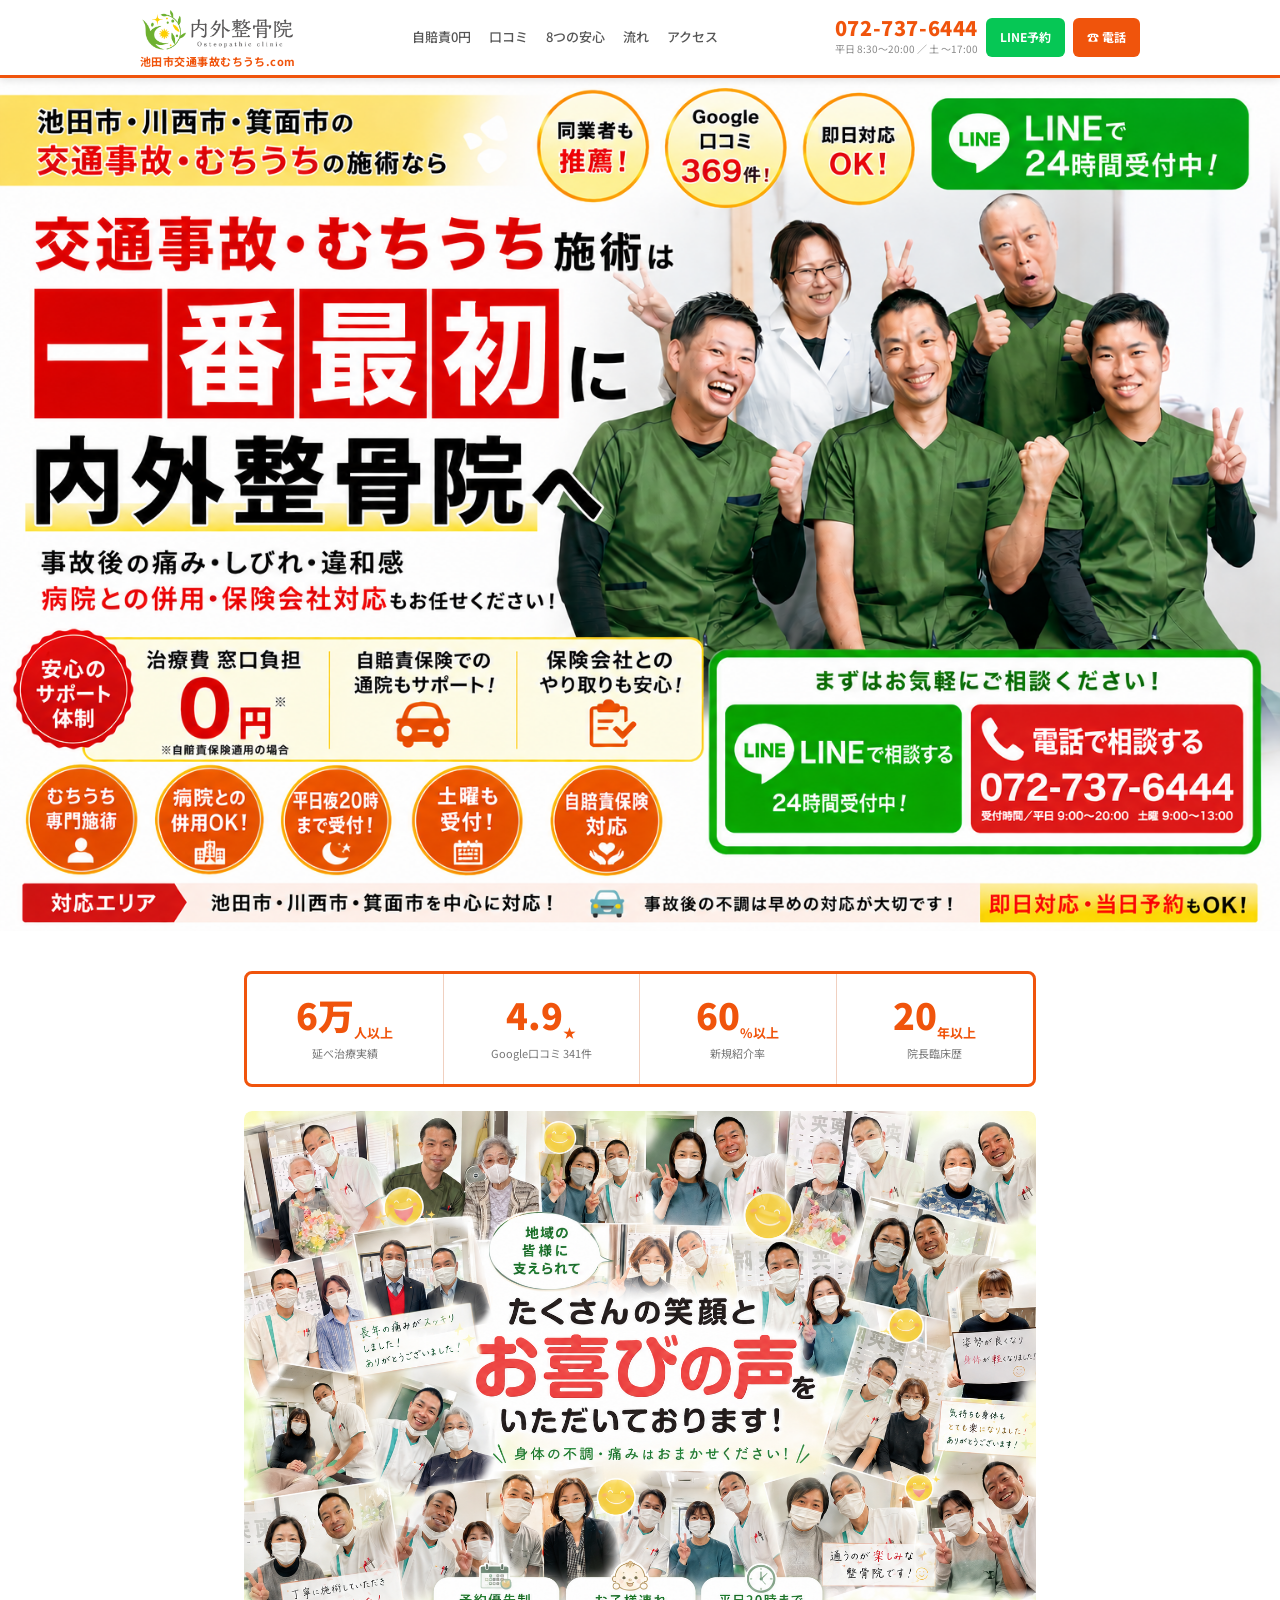
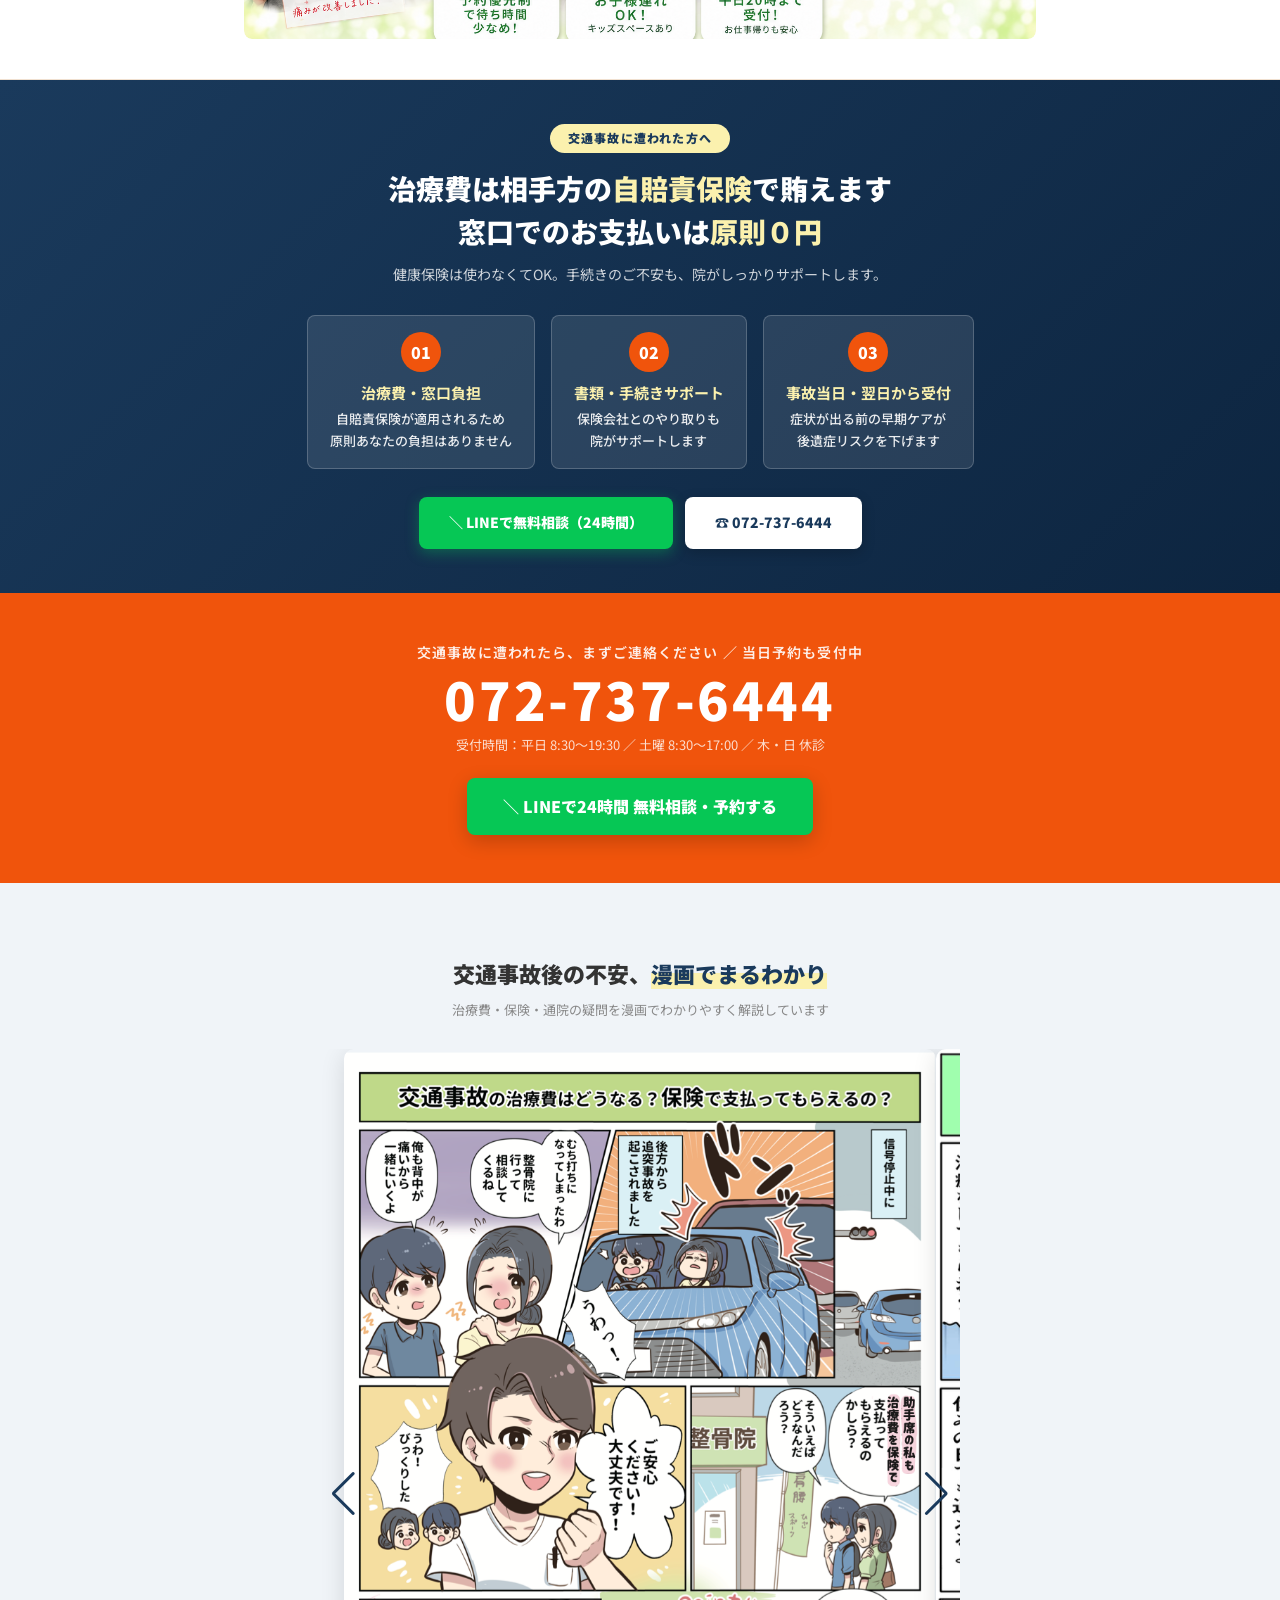
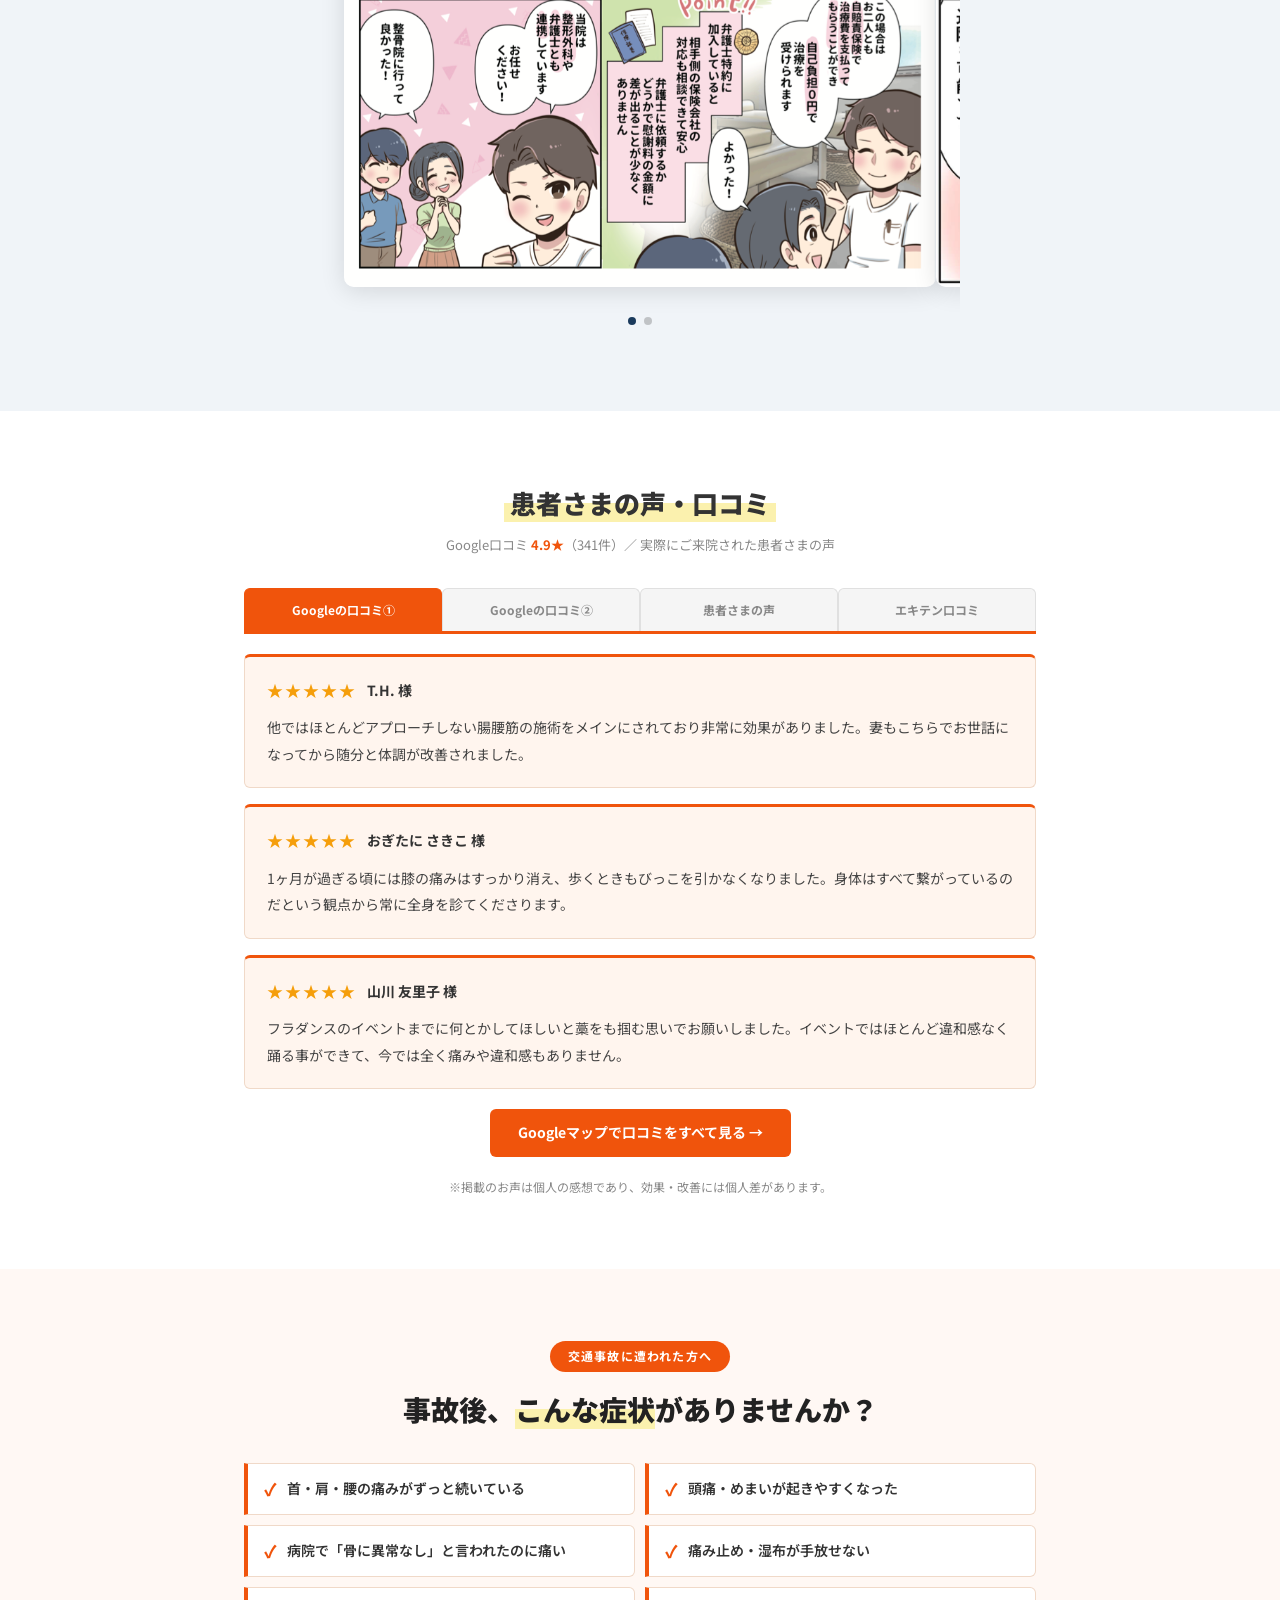
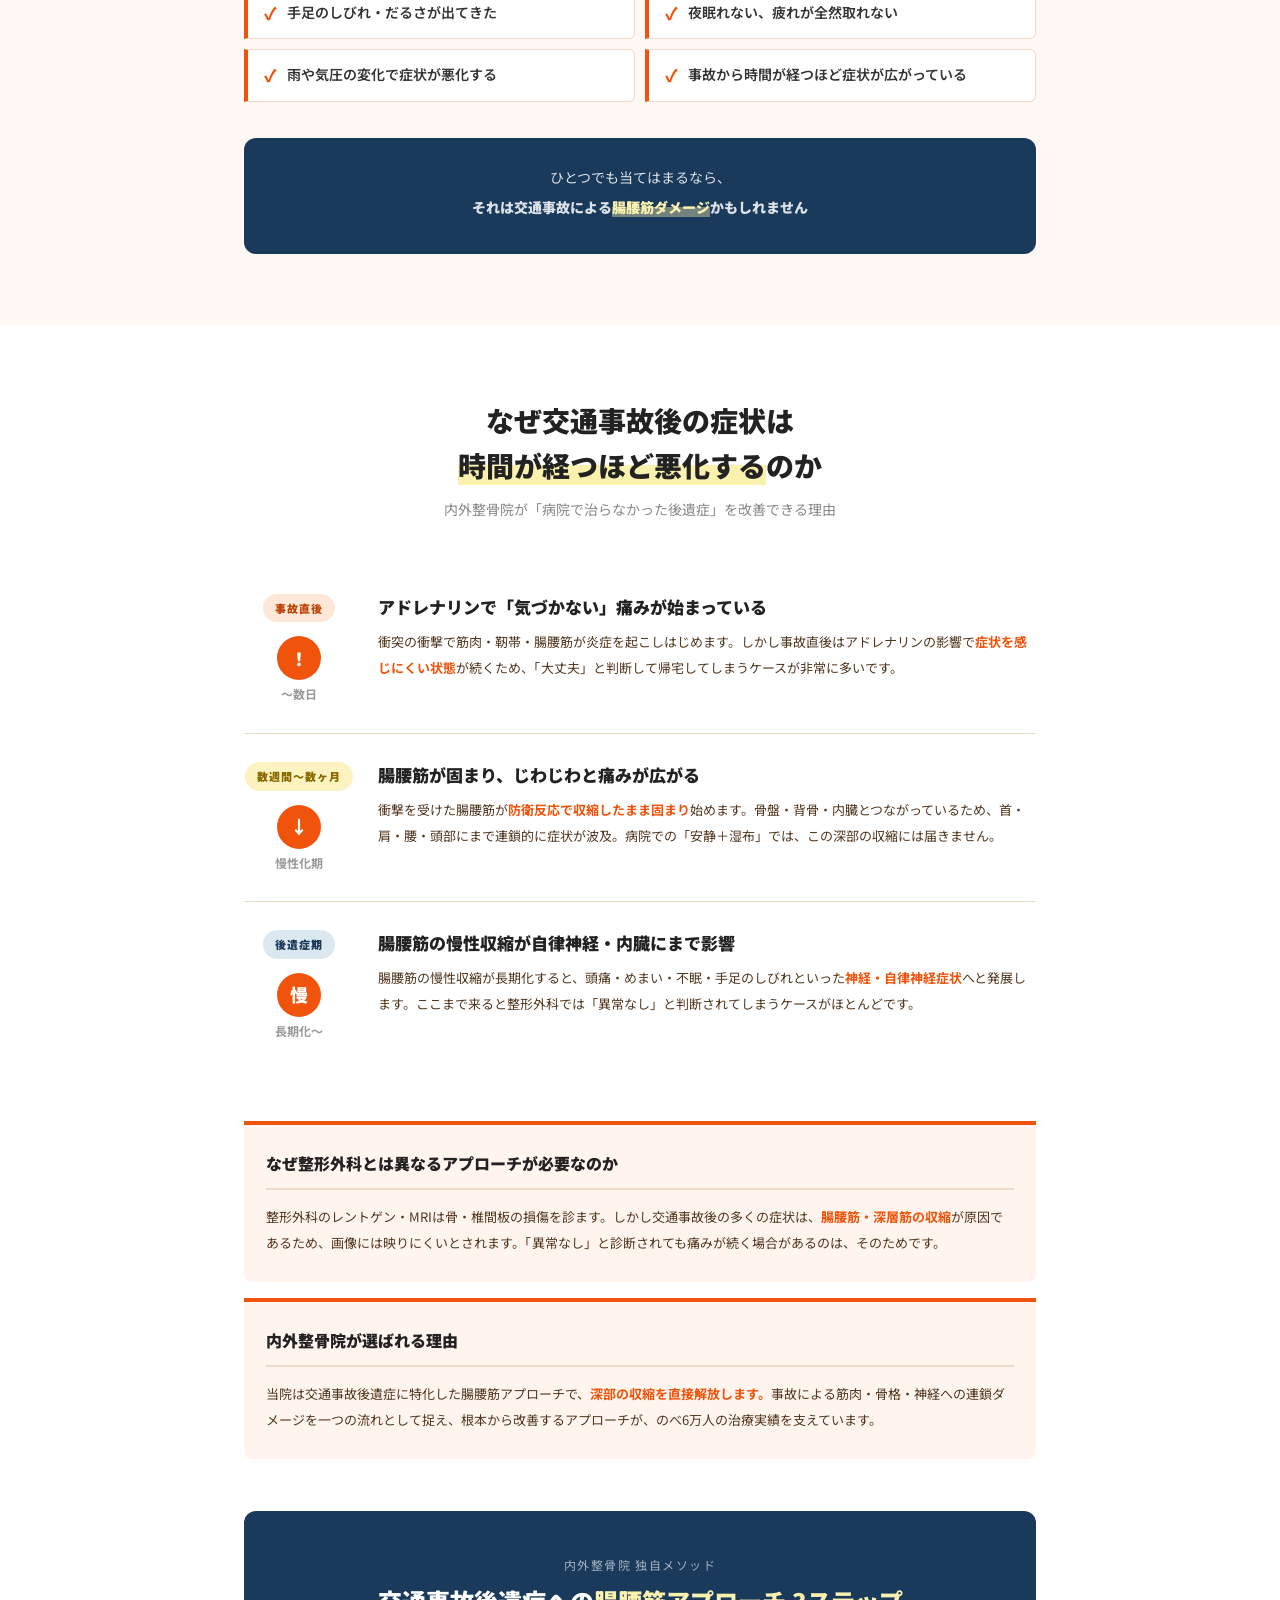
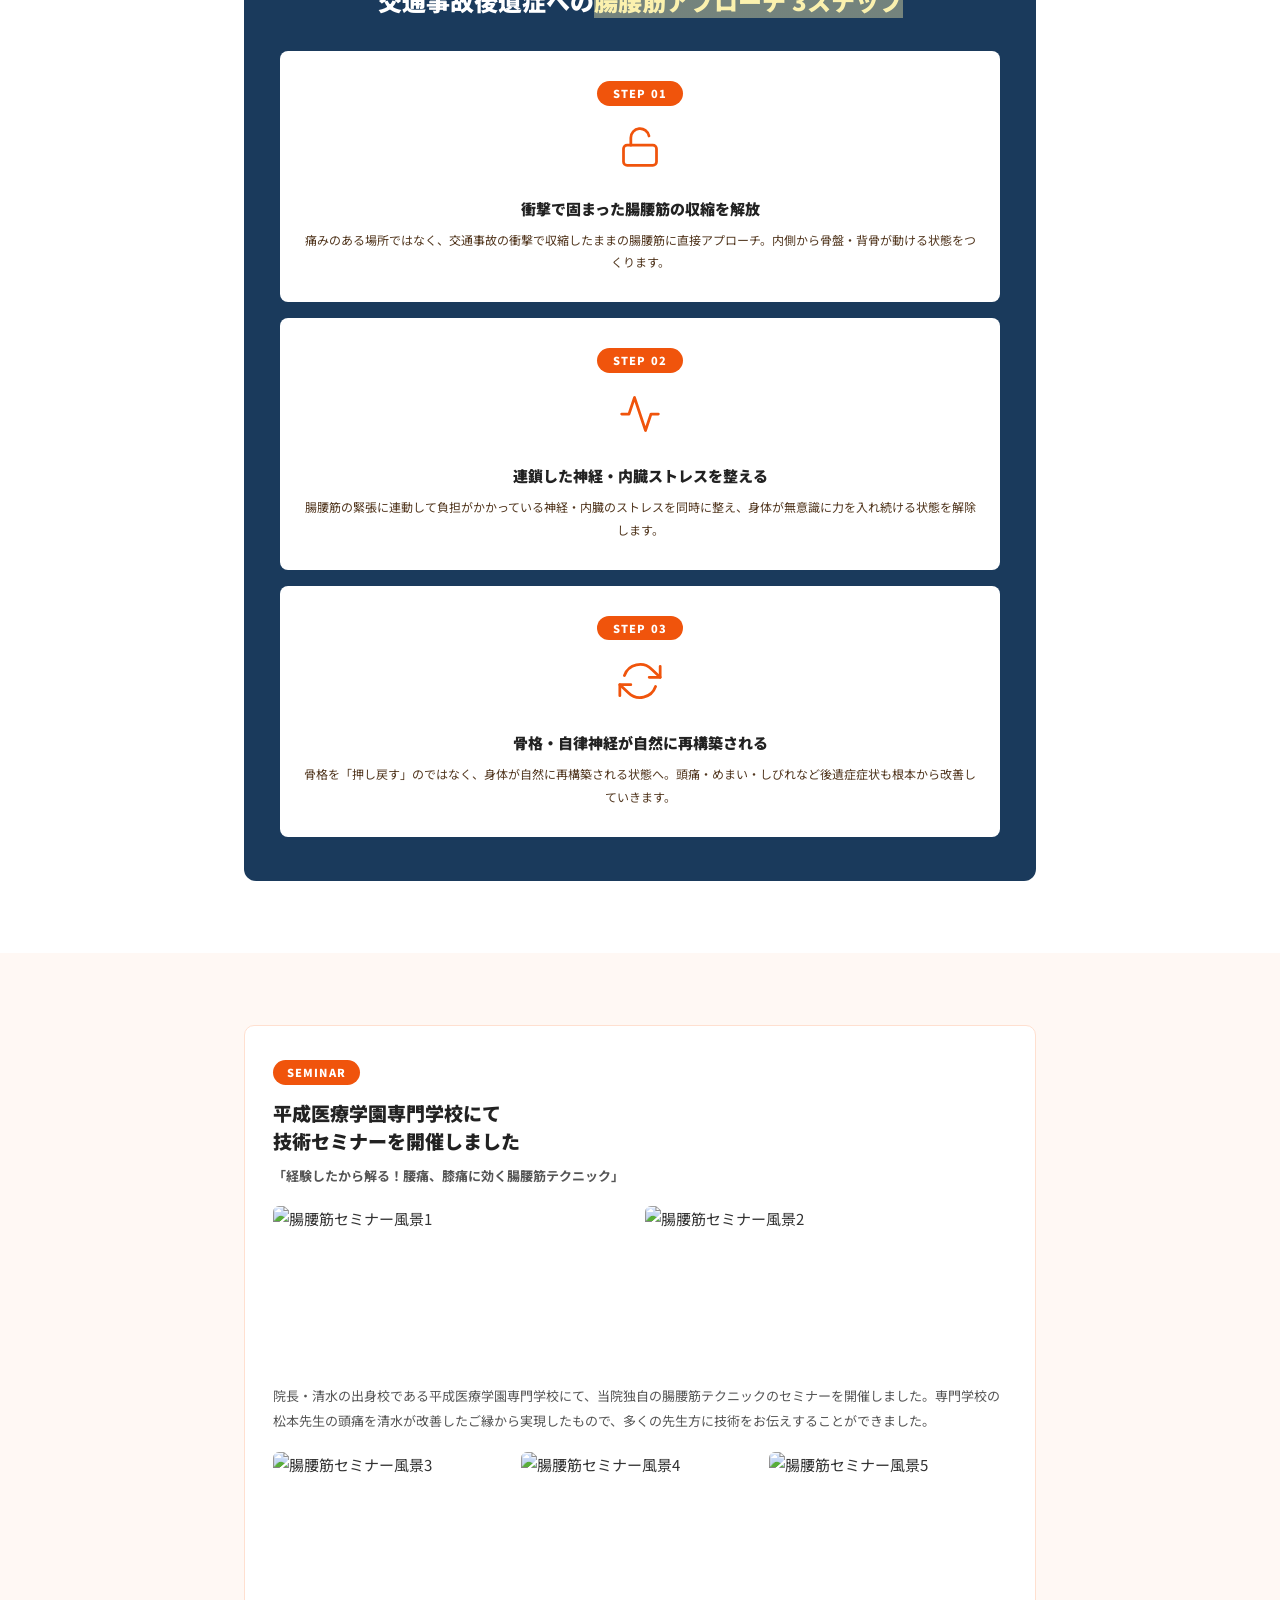
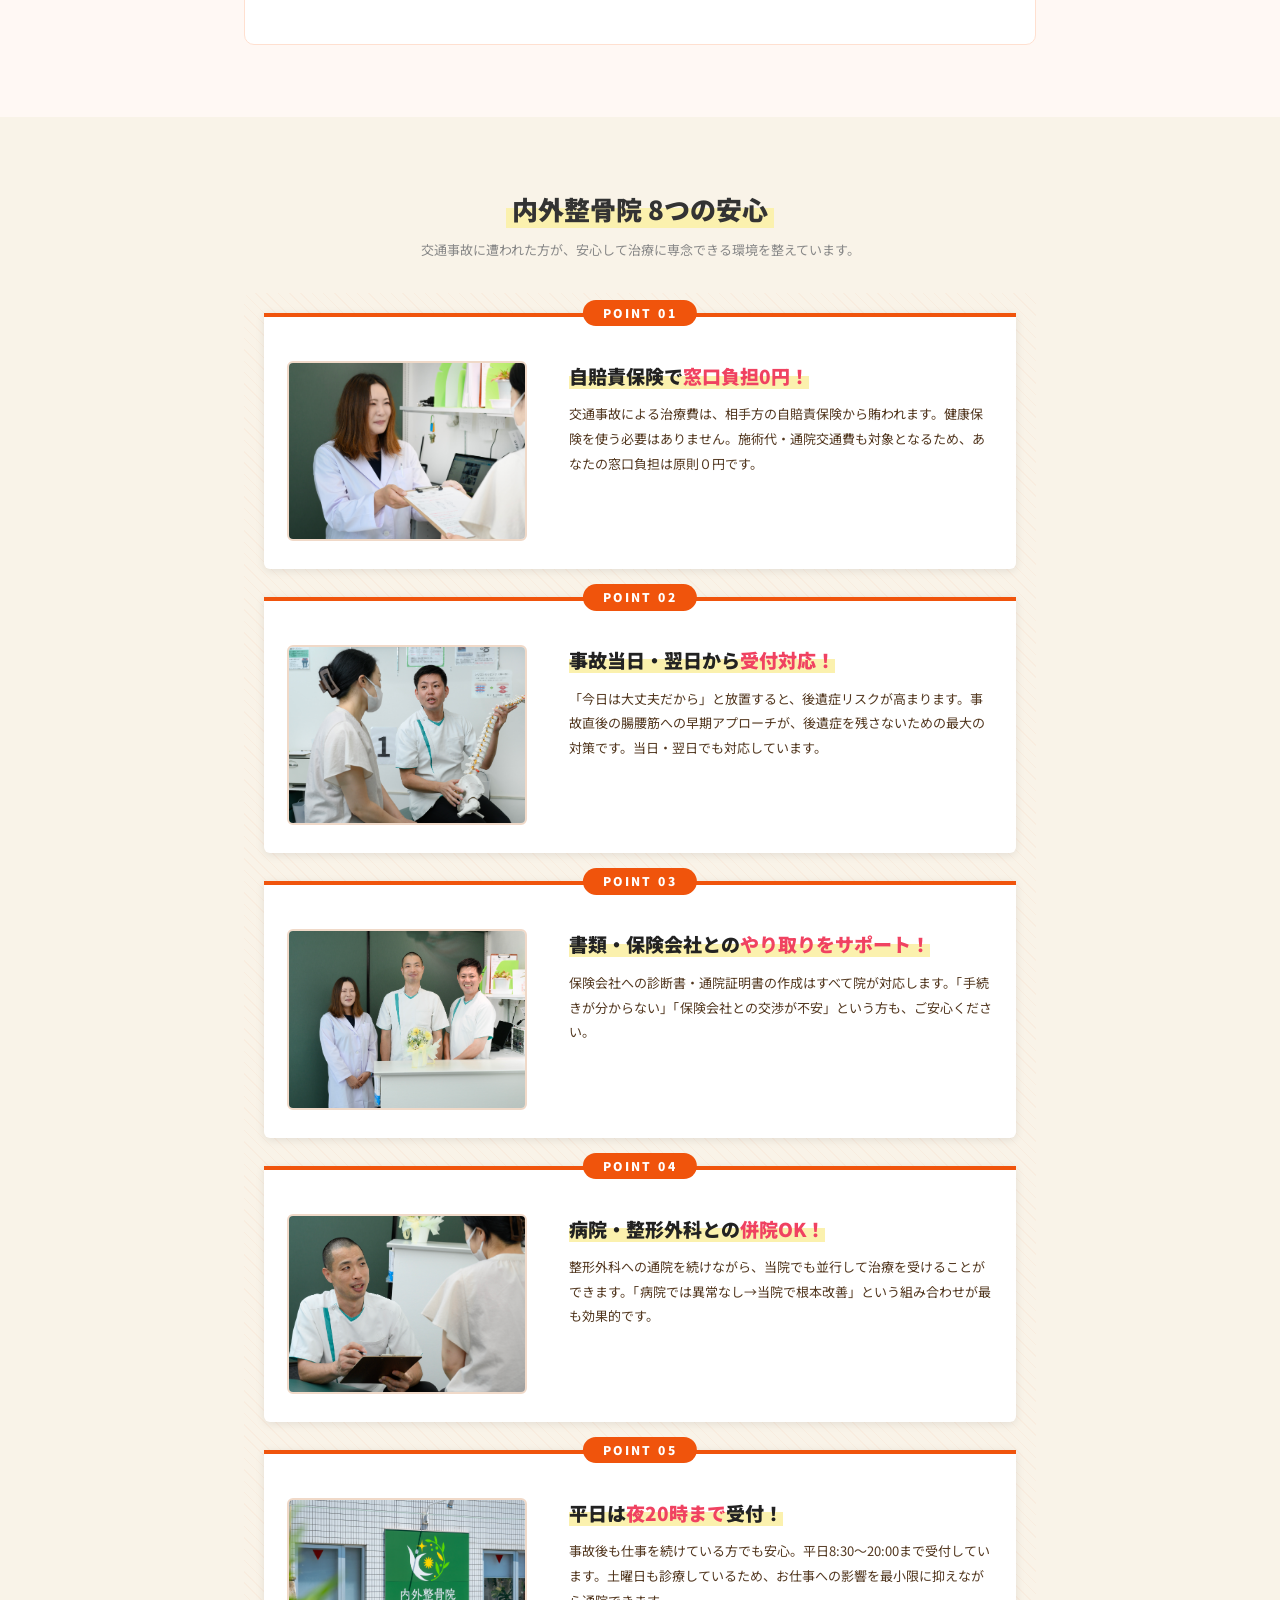
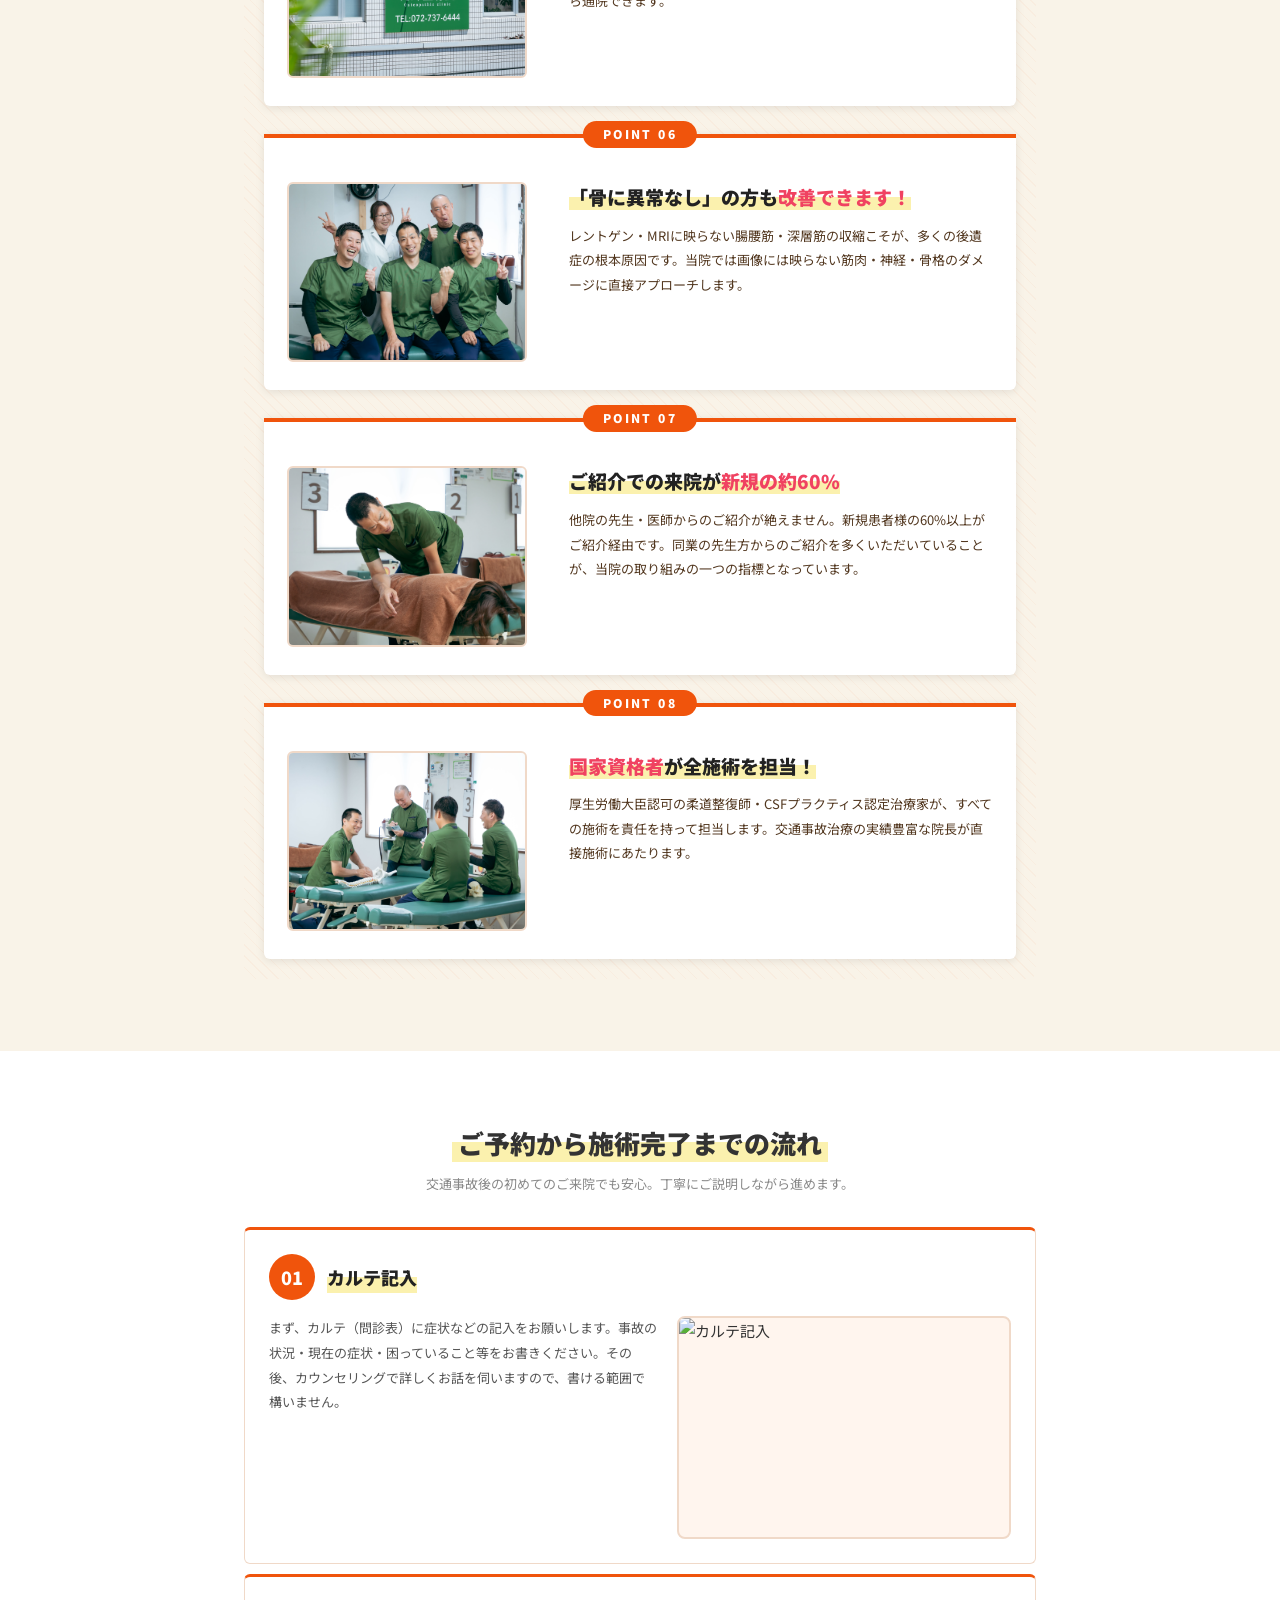
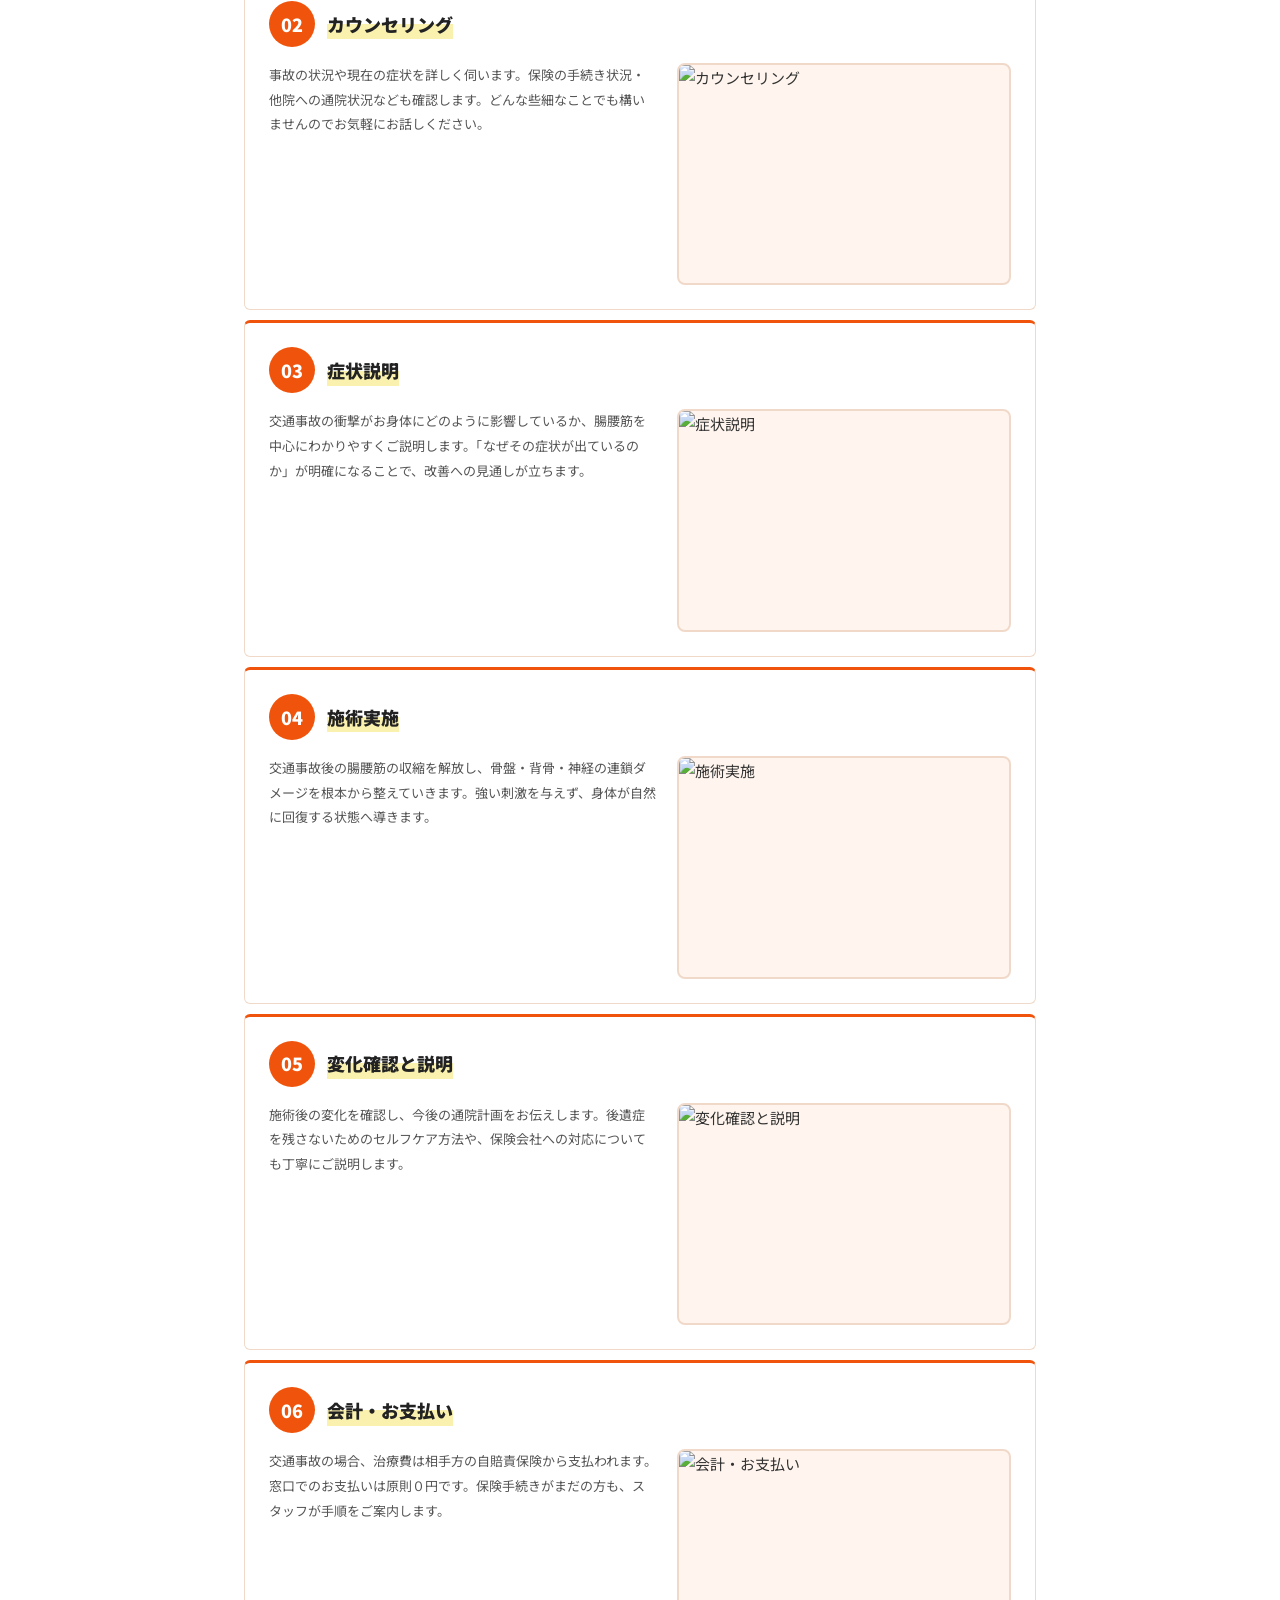
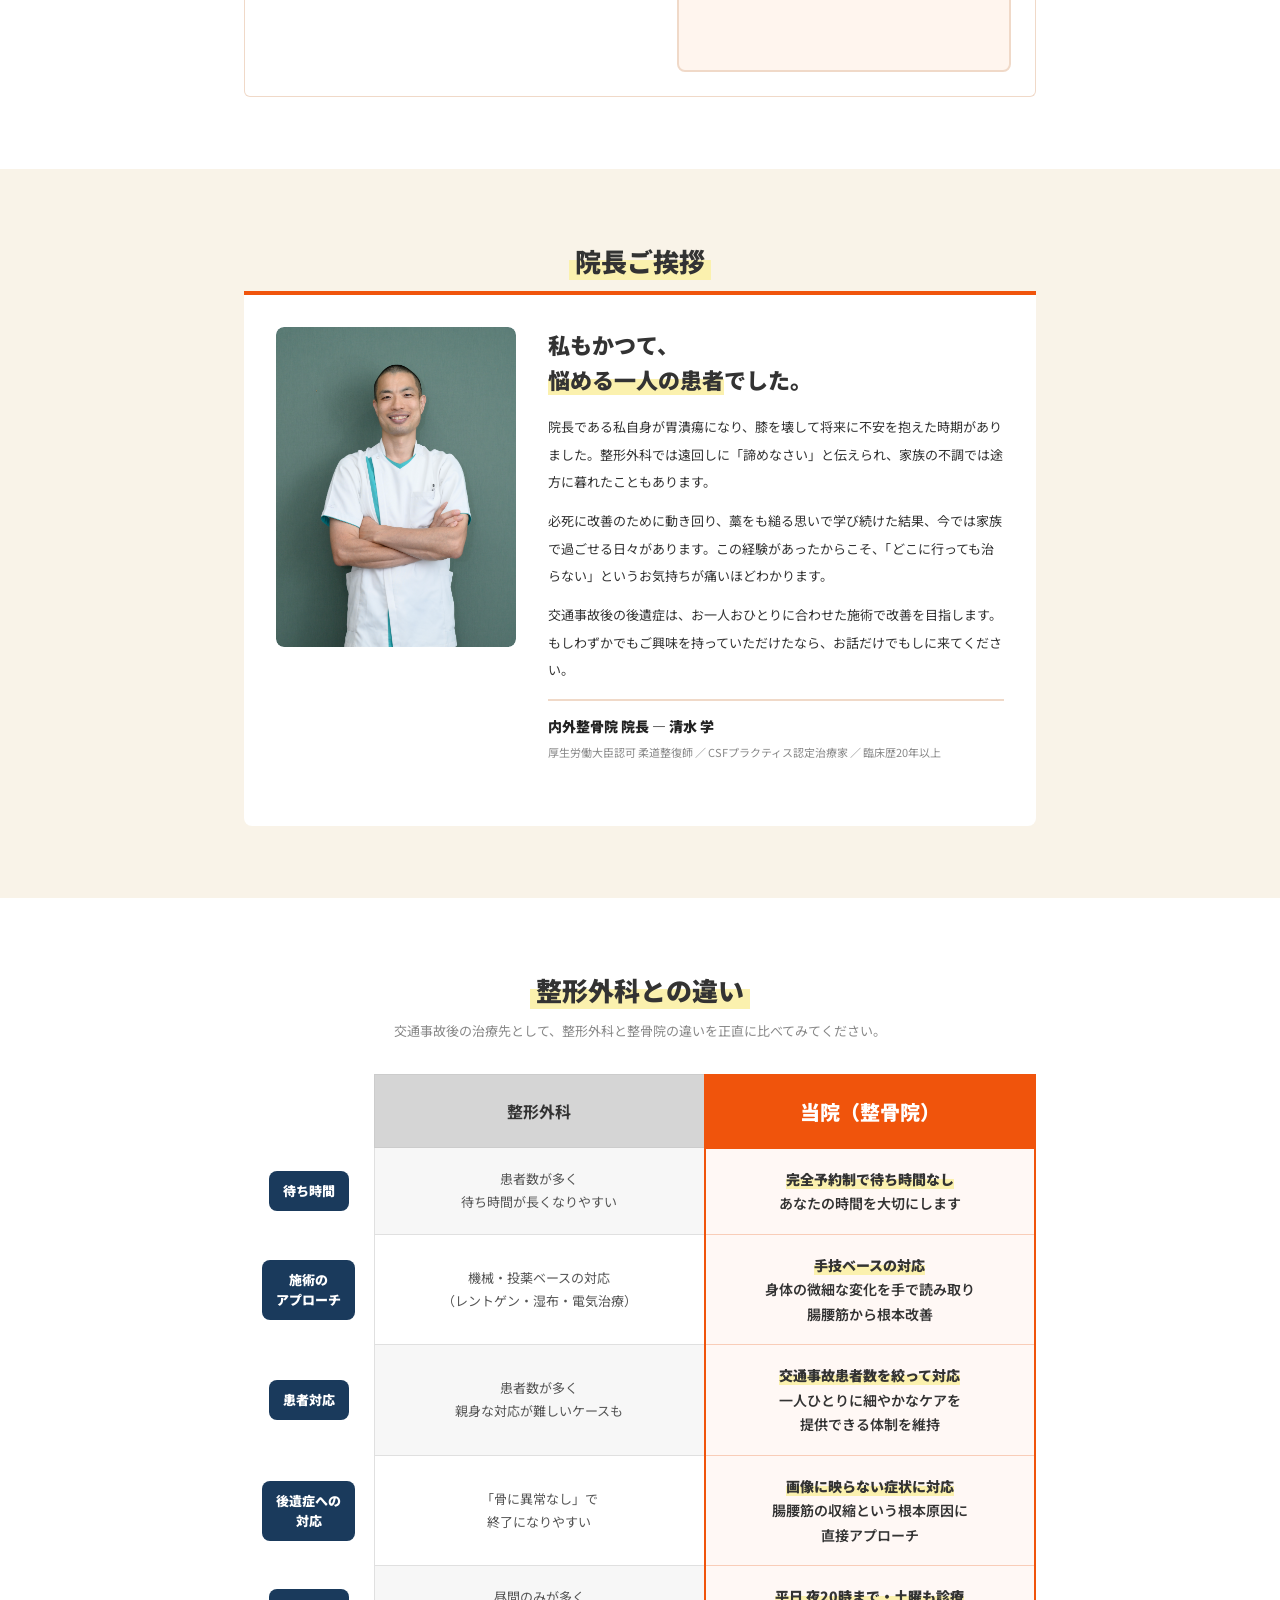
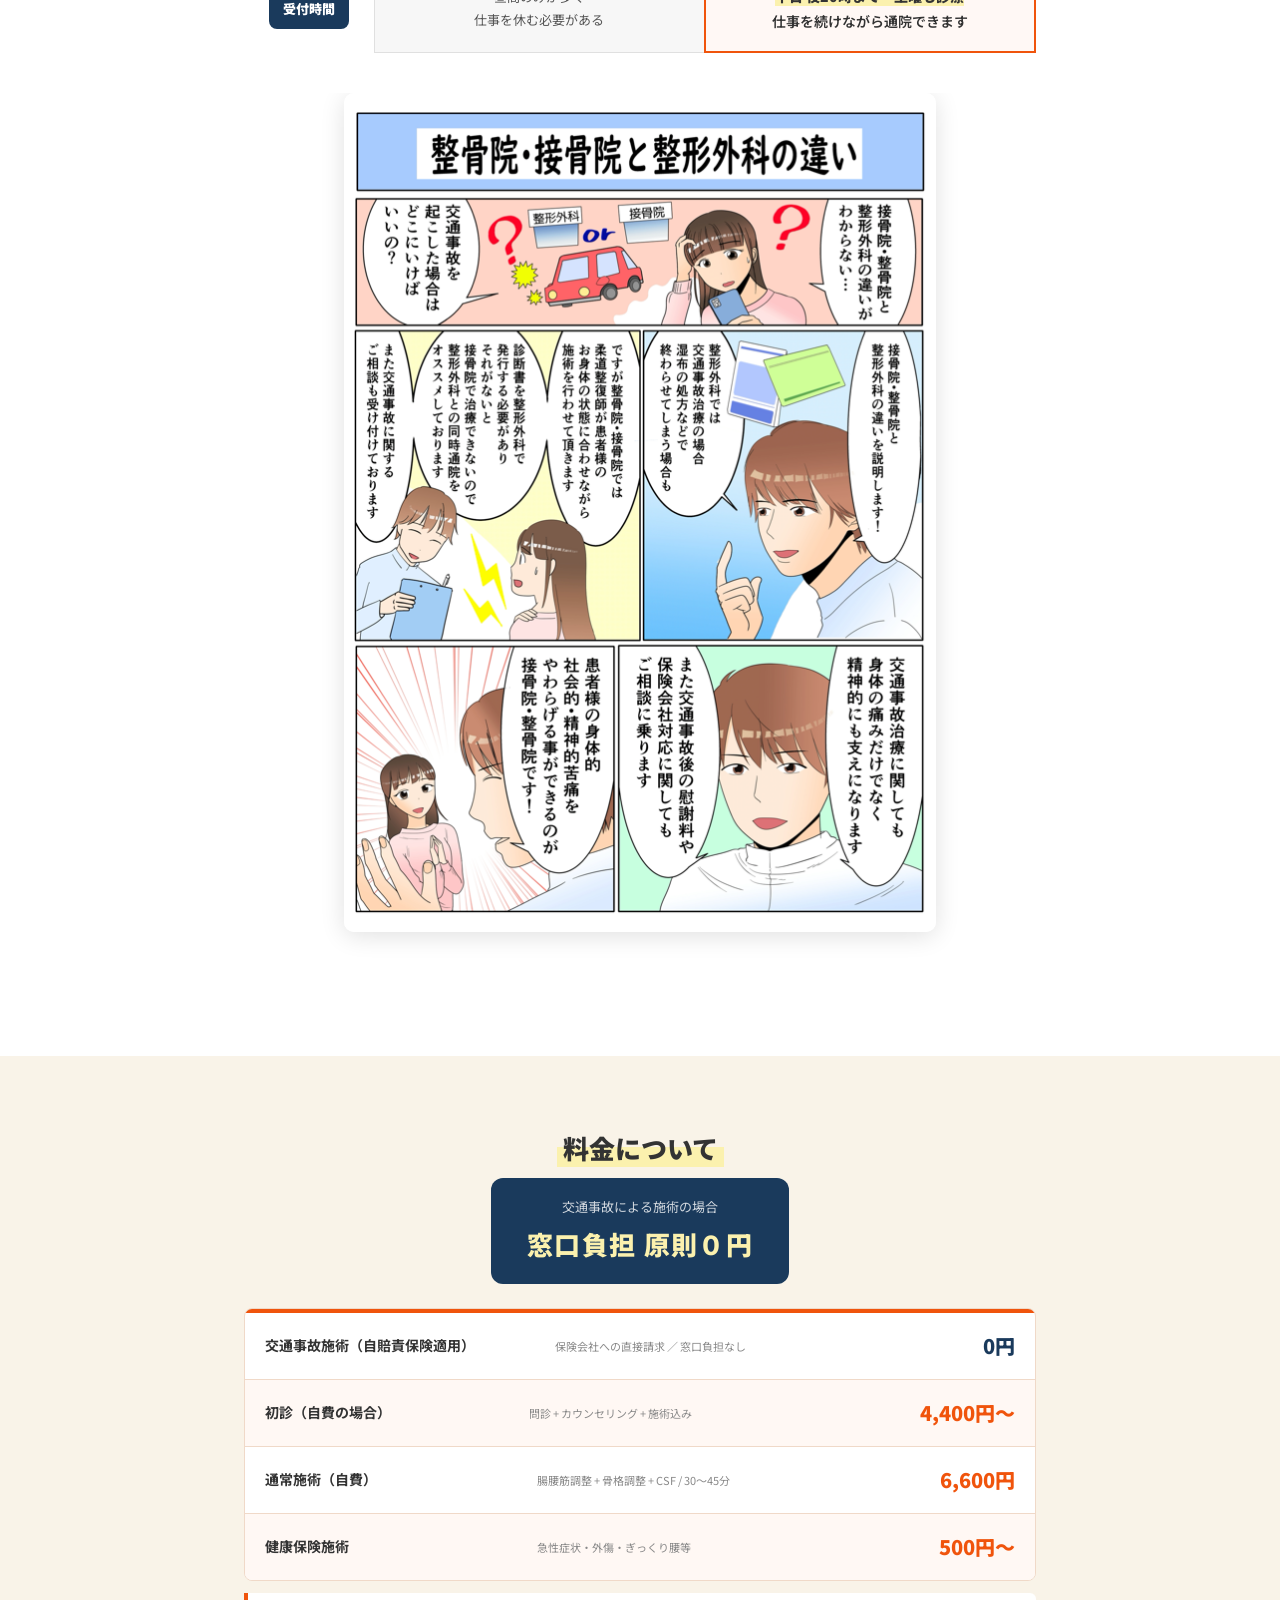
==== index_v2.html @ c528853b "エキテン口コミタブを抜粋形式に変更（Google口コミと統一） ウィジェット形式から手動抜粋3件＋スコアリンク形式に変更。 LPの差別化軸（整形外科で改善しなかった人向け）に合致する3件を選定: - " ====
<!DOCTYPE html>
<html lang="ja">
<head>
<meta charset="UTF-8">
<meta name="viewport" content="width=device-width,initial-scale=1">
<title>池田市の交通事故・むちうち治療なら内外整骨院｜自賠責保険で窓口負担0円</title>
<link rel="preconnect" href="https://fonts.googleapis.com">
<link rel="stylesheet" href="https://fonts.googleapis.com/css2?family=Noto+Sans+JP:wght@400;500;700;900&display=swap">
<link rel="stylesheet" href="https://cdn.jsdelivr.net/npm/swiper@9/swiper-bundle.min.css"/>
<style>
*{box-sizing:border-box;margin:0;padding:0}
body{font-family:'Noto Sans JP',sans-serif;font-size:15px;color:#333;background:#fff;line-height:1.7}
img{max-width:100%;height:auto;display:block}
a{color:inherit;text-decoration:none}
.clearfix::after{content:'';display:block;clear:both}
.inner{max-width:840px;margin:0 auto;padding:0 24px}
.sec-ttl{text-align:center;margin-bottom:10px}
.sec-ttl span{font-size:26px;font-weight:900;display:inline-block;background:linear-gradient(transparent 50%,#fbf1ae 0%);padding:0 6px;line-height:1.5}
.sec-sub{text-align:center;font-size:13px;color:#888;margin-bottom:32px;line-height:1.7}
.yellow-line{background:linear-gradient(transparent 50%,#fbf1ae 0%)}
.f-color{color:#f04261}

/* ===== HEADER ===== */
#top{background:#fff;border-bottom:3px solid #f0540c;position:sticky;top:0;z-index:100;box-shadow:0 2px 8px rgba(0,0,0,.12)}
.hd-inner{max-width:1040px;margin:0 auto;padding:0 20px;display:flex;align-items:stretch;justify-content:space-between;min-height:68px}
.hd-logo{display:flex;flex-direction:column;align-items:flex-start;gap:4px;padding:8px 0}
.hd-logo .logo-domain{font-size:11px;font-weight:700;color:#f0540c;letter-spacing:.04em;line-height:1}
.hd-nav{display:flex;align-items:center;gap:18px;font-size:13px;font-weight:500}
.hd-nav a{color:#555;transition:color .2s}
.hd-nav a:hover{color:#f0540c}
.hd-contact{display:flex;align-items:center;gap:8px;padding:8px 0}
.hd-tel-block{text-align:right}
.hd-tel-block .tel{font-size:20px;font-weight:900;color:#f0540c;line-height:1;letter-spacing:.03em}
.hd-tel-block .hours{font-size:10px;color:#888;margin-top:2px}
.hd-btn-line{padding:9px 14px;background:#06c755;color:#fff;border-radius:6px;font-size:12px;font-weight:700;white-space:nowrap}
.hd-btn-tel{padding:9px 14px;background:#f0540c;color:#fff;border-radius:6px;font-size:12px;font-weight:700;white-space:nowrap}

/* ===== FV ===== */
#visual{position:relative;overflow:hidden}
.visual-img{width:100%;display:block;line-height:0}
.visual-img img{width:100%;height:auto;display:block}
.visual-copy .cta-wrap a{padding:16px 32px;border-radius:8px;font-weight:900;font-size:15px}
.visual-copy .cta-line{background:#06c755;color:#fff;box-shadow:0 6px 20px rgba(6,199,85,.4)}
.visual-copy .cta-tel{background:#f0540c;color:#fff;box-shadow:0 6px 20px rgba(240,84,12,.4)}

/* ===== 実績バナー ===== */
.main-bnr{padding:40px 0;background:#fff;border-bottom:1px solid #f0e0d0}
.achievement .nums{display:grid;grid-template-columns:repeat(4,1fr);border:3px solid #f0540c;border-radius:8px;overflow:hidden;margin-bottom:24px}
.achievement .nums .item{padding:22px 10px;text-align:center;border-right:1px solid #f0d0c0}
.achievement .nums .item:last-child{border-right:none}
.achievement .nums .item .n{font-size:36px;font-weight:900;color:#f0540c;line-height:1}
.achievement .nums .item .n sub{font-size:13px;font-weight:700}
.achievement .nums .item .l{font-size:11px;color:#777;margin-top:4px}
.achievement .photo{background:#f9f3e8;border:2px solid #f0d9c8;border-radius:8px;padding:52px 20px;text-align:center;color:#aaa;font-size:13px}
.achievement .photo .ph-icon{font-size:52px;margin-bottom:10px}

/* ===== 自賠責0円バナー（新規）===== */
.jibaiseki-bnr{background:linear-gradient(135deg,#1a3a5c 0%,#0d2540 100%);padding:44px 20px}
.jibaiseki-inner{max-width:840px;margin:0 auto;text-align:center}
.jibaiseki-bnr .jb-badge{display:inline-block;background:#fbf1ae;color:#1a3a5c;font-size:12px;font-weight:900;padding:4px 18px;border-radius:999px;letter-spacing:.1em;margin-bottom:14px}
.jibaiseki-bnr h2{font-size:28px;font-weight:900;color:#fff;line-height:1.55;margin-bottom:10px}
.jibaiseki-bnr h2 em{font-style:normal;color:#fbf1ae}
.jibaiseki-bnr .jb-sub{font-size:14px;color:rgba(255,255,255,.8);margin-bottom:28px}
.jb-points{display:flex;justify-content:center;gap:16px;flex-wrap:wrap;margin-bottom:28px}
.jb-point{background:rgba(255,255,255,.1);border:1px solid rgba(255,255,255,.2);border-radius:8px;padding:16px 22px;text-align:center;min-width:180px}
.jb-point .jp-icon{width:40px;height:40px;background:#f0540c;color:#fff;font-size:16px;font-weight:900;border-radius:50%;display:flex;align-items:center;justify-content:center;margin:0 auto 8px}
.jb-point p{font-size:13px;color:rgba(255,255,255,.9);line-height:1.7;font-weight:500}
.jb-point strong{color:#fbf1ae;font-size:15px;display:block;margin-bottom:2px}
.jb-cta{display:flex;gap:12px;justify-content:center;flex-wrap:wrap}
.jb-cta a{padding:14px 30px;border-radius:8px;font-weight:900;font-size:14px}
.jb-cta .jb-line{background:#06c755;color:#fff;box-shadow:0 4px 14px rgba(6,199,85,.35)}
.jb-cta .jb-tel{background:#fff;color:#1a3a5c;box-shadow:0 4px 14px rgba(0,0,0,.2)}

/* ===== 電話CTA ===== */
.tel-cta{background:#f0540c;padding:48px 20px;text-align:center}
.tel-cta .ttl{color:rgba(255,255,255,.9);font-size:14px;font-weight:600;letter-spacing:.08em;margin-bottom:6px}
.tel-cta .num{display:block;font-size:52px;font-weight:900;color:#fff;letter-spacing:.05em;line-height:1.1;margin-bottom:6px}
.tel-cta .hours{font-size:13px;color:rgba(255,255,255,.8);margin-bottom:22px}
.tel-cta .line-link{display:inline-flex;align-items:center;gap:10px;padding:15px 36px;background:#06c755;color:#fff;border-radius:8px;font-weight:900;font-size:16px;box-shadow:0 6px 20px rgba(0,0,0,.2)}

/* ===== コミック ===== */
#comic{padding:72px 0;background:#f0f4f8}
.comic-hd{text-align:center;padding:0 24px 28px}
.comic-hd h2{font-size:22px;font-weight:900;line-height:1.65}
.comic-hd h2 em{font-style:normal;color:#1a3a5c;background:linear-gradient(transparent 50%,#fbf1ae 0%)}
.comic-hd p{font-size:13px;color:#888;margin-top:8px}
.comic-swiper{max-width:640px;margin:0 auto;overflow:hidden;padding:0 24px 52px}
.comic-swiper .swiper-slide img{width:100%;border-radius:10px;box-shadow:0 4px 24px rgba(0,0,0,.12);display:block}
.swiper-button-prev,.swiper-button-next{color:#1a3a5c!important}
.swiper-pagination-bullet-active{background:#1a3a5c!important}

/* ===== 口コミ ===== */
#kchkm{padding:72px 0;background:#fff}
.tab-nav{display:flex;border-bottom:3px solid #f0540c;margin-bottom:0}
.tab-nav li{list-style:none;flex:1}
.tab-nav li a{display:block;padding:11px 6px;background:#f5f5f5;text-align:center;font-size:12px;font-weight:700;color:#888;border:1px solid #e0e0e0;border-bottom:none;border-radius:6px 6px 0 0;cursor:pointer;transition:all .2s}
.tab-nav li.active a,.tab-nav li a:hover{background:#f0540c;color:#fff;border-color:#f0540c}
.tab-pane{display:none;padding-top:20px}
.tab-pane.active{display:block}
.review-list{display:flex;flex-direction:column;gap:16px;margin-bottom:20px}
.review-card{background:#fff5ee;border:1px solid #f0d9c8;border-top:3px solid #f0540c;border-radius:6px;padding:20px 22px}
.review-meta{display:flex;align-items:center;gap:10px;margin-bottom:10px}
.r-stars{color:#f59e0b;font-size:16px;letter-spacing:2px}
.r-name{font-weight:700;font-size:14px}
.review-card p{font-size:14px;line-height:1.9;color:#444}
.google-btn{text-align:center}
.google-btn a{display:inline-block;padding:12px 28px;background:#f0540c;color:#fff;border-radius:6px;font-weight:700;font-size:14px}
.ekiten-score{margin-bottom:20px}
.ekiten-score-link{display:flex;align-items:center;gap:10px;padding:14px 18px;background:#fff5ee;border:2px solid #f0d9c8;border-radius:8px;flex-wrap:wrap;transition:background .2s}
.ekiten-score-link:hover{background:#fde8d8}
.ekiten-logo{background:#e84646;color:#fff;font-size:12px;font-weight:900;padding:3px 10px;border-radius:4px;letter-spacing:.05em;flex-shrink:0}
.ekiten-stars{color:#f59e0b;font-size:18px;letter-spacing:2px}
.ekiten-num{font-size:26px;font-weight:900;color:#222;line-height:1}
.ekiten-count{font-size:13px;color:#888}
.ekiten-arrow{margin-left:auto;font-size:13px;font-weight:700;color:#f0540c}
.ekiten-widget-slot{min-height:80px;border:2px dashed #f0d9c8;border-radius:8px;padding:20px;background:#fffaf7}
.widget-ph-txt{font-size:12px;color:#bbb;text-align:center;line-height:2}

/* ===== 症状チェックリスト（交通事故版）===== */
#checklist{padding:72px 0;background:#fff8f4}
.cl-badge{display:inline-block;background:#f0540c;color:#fff;font-size:12px;font-weight:700;padding:5px 18px;border-radius:999px;letter-spacing:.1em;margin-bottom:16px}
#checklist h2{font-size:28px;font-weight:900;line-height:1.55;margin-bottom:32px;color:#222;text-align:center}
#checklist h2 em{font-style:normal;background:linear-gradient(transparent 50%,#fbf1ae 0%)}
.check-grid{display:grid;grid-template-columns:repeat(2,1fr);gap:10px;margin-bottom:36px}
.check-item{display:flex;align-items:flex-start;gap:10px;background:#fff;border:1px solid #f0d9c8;border-left:4px solid #f0540c;border-radius:0 6px 6px 0;padding:14px 16px;font-size:14px;font-weight:600;color:#333;line-height:1.5}
.check-item .ci{color:#f0540c;font-weight:900;flex-shrink:0;font-size:17px;line-height:1.3}
.cl-result{background:#1a3a5c;border-radius:12px;padding:28px 36px;text-align:center}
.cl-result p{font-size:14px;color:rgba(255,255,255,.85);margin-bottom:8px}
.cl-big{font-size:22px;font-weight:900;color:#fff;line-height:1.5;margin:0}
.cl-big em{font-style:normal;background:linear-gradient(transparent 50%,rgba(251,241,174,.4) 0%);color:#fbf1ae}

/* ===== 腸腰筋セクション（交通事故×時間軸）===== */
#choyokin{padding:72px 0;background:#fff}
#choyokin .sec-hd{text-align:center;margin-bottom:44px}
#choyokin .sec-hd h2{font-size:28px;font-weight:900;line-height:1.6;color:#222}
#choyokin .sec-hd h2 em{font-style:normal;background:linear-gradient(transparent 50%,#fbf1ae 0%)}
#choyokin .sec-hd p{font-size:14px;color:#888;margin-top:10px}

/* 時間軸ブロック */
.timeline{display:flex;flex-direction:column;gap:0;margin-bottom:52px}
.tl-item{display:flex;gap:24px;align-items:flex-start;padding:28px 0;border-bottom:1px solid #f0d9c8;position:relative}
.tl-item:last-child{border-bottom:none}
.tl-left{flex-shrink:0;width:110px;text-align:center}
.tl-phase{display:inline-block;padding:5px 12px;border-radius:999px;font-size:11px;font-weight:900;letter-spacing:.08em;margin-bottom:8px}
.tl-phase.phase-1{background:#fde8d8;color:#c0440a}
.tl-phase.phase-2{background:#fdf3c0;color:#8a6800}
.tl-phase.phase-3{background:#dce8f0;color:#1a3a5c}
.tl-icon{width:44px;height:44px;background:#f0540c;color:#fff;font-size:18px;font-weight:900;border-radius:50%;display:flex;align-items:center;justify-content:center;margin:6px auto 4px;flex-shrink:0}
.tl-time{font-size:12px;color:#999;font-weight:700}
.tl-right{flex:1}
.tl-right h3{font-size:17px;font-weight:900;color:#222;margin-bottom:10px;line-height:1.5}
.tl-right p{font-size:13px;line-height:2;color:#52371f}
.tl-right strong{color:#f0540c}

.why-blocks{display:grid;grid-template-columns:1fr;gap:16px;margin-bottom:52px}
.why-block{background:#fff5ee;border-top:4px solid #f0540c;border-radius:0 0 8px 8px;padding:26px 22px}
.why-block .wb-tag{font-size:11px;font-weight:900;color:#f0540c;letter-spacing:.12em;margin-bottom:10px}
.why-block h3{font-size:16px;font-weight:900;line-height:1.55;color:#222;margin-bottom:14px;padding-bottom:12px;border-bottom:2px solid #f0d9c8}
.why-block p{font-size:13px;line-height:2;color:#52371f}
.why-block strong{color:#f0540c}
.method-wrap{background:#1a3a5c;border-radius:12px;padding:44px 36px}
.method-hd{text-align:center;margin-bottom:32px}
.method-hd p{font-size:12px;color:rgba(255,255,255,.6);letter-spacing:.12em;margin-bottom:8px}
.method-hd h3{font-size:24px;font-weight:900;color:#fff;line-height:1.5}
.method-hd h3 em{font-style:normal;background:linear-gradient(transparent 50%,rgba(251,241,174,.4) 0%);color:#fbf1ae}
.method-steps{display:grid;grid-template-columns:1fr;gap:16px}
.method-step{background:#fff;border-radius:8px;padding:28px 20px;text-align:center}
.step-num{display:inline-block;background:#f0540c;color:#fff;font-size:11px;font-weight:900;padding:3px 16px;border-radius:999px;letter-spacing:.1em;margin-bottom:12px}
.step-icon{font-size:40px;margin-bottom:12px}
.method-step h4{font-size:15px;font-weight:900;color:#222;margin-bottom:10px;line-height:1.4}
.method-step p{font-size:12px;line-height:1.9;color:#52371f}

/* ===== セミナー ===== */
.seminar-wrap{background:#fff;border-radius:10px;padding:32px 28px;border:1px solid #ffe0d0}
.seminar-tag{display:inline-block;background:#f0540c;color:#fff;font-size:11px;font-weight:900;letter-spacing:.1em;padding:3px 14px;border-radius:999px;margin-bottom:14px}
.seminar-wrap h3{font-size:19px;font-weight:900;color:#222;line-height:1.5;margin-bottom:8px}
.seminar-subtitle{font-size:13px;font-weight:700;color:#f0540c;margin-bottom:18px}
.seminar-photos{display:grid;grid-template-columns:repeat(2,1fr);gap:10px;margin-bottom:18px}
.seminar-photos-3{display:grid;grid-template-columns:repeat(3,1fr);gap:10px;margin-top:18px}
.seminar-photos img,.seminar-photos-3 img{width:100%;height:160px;object-fit:cover;border-radius:6px}
.seminar-wrap p{font-size:13px;line-height:1.9;color:#555}
@media(max-width:640px){
  .seminar-photos{grid-template-columns:1fr 1fr}
  .seminar-photos-3{grid-template-columns:repeat(3,1fr)}
  .seminar-photos img,.seminar-photos-3 img{height:100px}
}

/* ===== 8つの安心 ===== */
#point{padding:72px 0;background:#f9f3e8}
.point-bg{background:repeating-linear-gradient(45deg,rgba(240,84,12,.04),rgba(240,84,12,.04) 1px,transparent 1px,transparent 8px);border-radius:8px;padding:20px}
.point-bg .box{border-top:4px solid #f0540c;position:relative;padding:44px 3% 28px;box-shadow:0 2px 10px rgba(0,0,0,.09);margin-bottom:28px;background:#fff;border-radius:0 0 6px 6px}
.point-bg .box:last-child{margin-bottom:0}
.box .icon-num{position:absolute;top:-17px;left:50%;transform:translateX(-50%);background:#f0540c;color:#fff;border-radius:999px;padding:3px 20px;font-size:12px;font-weight:900;letter-spacing:.2em;white-space:nowrap}
.box h3{width:60%;float:right;font-size:19px;font-weight:900;line-height:1.55;margin-bottom:12px;color:#222}
.box .box-img{width:34%;float:left;margin-right:4%;border-radius:6px;background:#fff5ee;border:2px solid #f0d9c8;aspect-ratio:4/3;display:grid;place-items:center;font-size:32px}
.box .box-text{width:60%;float:right;font-size:13px;line-height:1.9;color:#52371f}
.box::after{content:'';display:block;clear:both}

/* ===== 施術の流れ ===== */
#flow{padding:72px 0;background:#fff}
.flow-list-col{display:flex;flex-direction:column;gap:10px}
.flow-item{display:block;padding:24px;background:#fff;border:1px solid #f0d9c8;border-top:3px solid #f0540c;border-radius:6px}
.flow-item-head{display:flex;align-items:center;gap:12px;margin-bottom:16px}
.flow-item .f-num{width:46px;height:46px;background:#f0540c;color:#fff;border-radius:50%;display:grid;place-items:center;font-size:18px;font-weight:900;flex-shrink:0}
.flow-item .f-title{font-size:18px;font-weight:900;color:#222;background:linear-gradient(transparent 50%,#fbf1ae 0%);display:inline}
.flow-item-inner{display:flex;gap:20px;align-items:flex-start}
.flow-item .f-body{flex:1;min-width:0;font-size:13px;color:#555;line-height:1.9}
.flow-item .f-img{width:45%;flex-shrink:0;border-radius:8px;overflow:hidden;aspect-ratio:3/2;position:relative;background:#fff5ee;border:2px solid #f0d9c8}
.flow-item .f-img img{position:absolute;inset:0;width:100%;height:100%;object-fit:cover}

/* ===== 院長 ===== */
#director{padding:72px 0;background:#f9f3e8}
.director-card{background:#fff;border-top:4px solid #f0540c;border-radius:0 0 8px 8px;padding:32px;display:grid;grid-template-columns:240px 1fr;gap:32px;align-items:start}
.dir-photo{background:#fff5ee;border:2px solid #f0d9c8;border-radius:8px;aspect-ratio:3/4;display:flex;flex-direction:column;align-items:center;justify-content:center;gap:6px;color:#aaa;font-size:12px}
.dir-photo .ph{font-size:44px}
.dir-body h2{font-size:22px;font-weight:900;line-height:1.6;margin-bottom:16px}
.dir-body h2 em{font-style:normal;background:linear-gradient(transparent 50%,#fbf1ae 0%)}
.dir-body p{font-size:13px;line-height:2.1;color:#333;margin-bottom:12px}
.dir-sig{font-size:14px;font-weight:900;color:#222;border-top:2px solid #f0d9c8;padding-top:14px;margin-top:16px}
.dir-sig small{display:block;font-size:11px;font-weight:400;color:#888;margin-top:4px}

/* ===== 比較漫画スワイパー ===== */
.comp-manga-swiper{max-width:640px;margin:40px auto 0;overflow:hidden;padding:0 24px 52px}
.comp-manga-swiper .swiper-slide img{width:100%;border-radius:10px;box-shadow:0 4px 24px rgba(0,0,0,.12);display:block}

/* ===== 比較表 ===== */
#comparison{padding:72px 0;background:#fff}
.comp-wrap{overflow-x:auto}
.comp-table{width:100%;border-collapse:collapse;font-size:14px;table-layout:fixed}
.comp-table th,.comp-table td{padding:18px 14px;text-align:center;vertical-align:middle;line-height:1.75}
.comp-th-empty{width:130px;background:transparent;border:none}
.comp-th-byoin{background:#d5d5d5;color:#333;font-weight:700;font-size:16px;border:1px solid #ccc}
.comp-th-naigai{background:#f0540c;color:#fff;font-weight:900;font-size:20px;border:2px solid #f0540c}
.comp-label{padding:10px 8px}
.comp-label span{display:inline-block;background:#1a3a5c;color:#fff;font-weight:900;font-size:13px;padding:10px 14px;border-radius:8px;line-height:1.55;min-width:80px}
.comp-byoin{background:#f7f7f7;border:1px solid #e0e0e0;color:#555;font-size:13px}
.comp-table tbody tr:nth-child(even) .comp-byoin{background:#fff}
.comp-naigai{background:#fff8f5;border-left:2px solid #f0540c;border-right:2px solid #f0540c;border-top:1px solid #f9cdb8;border-bottom:1px solid #f9cdb8;font-size:14px;font-weight:600}
.comp-naigai strong{background:linear-gradient(transparent 50%,#fbf1ae 0%);font-weight:900}
.comp-table tbody tr:last-child .comp-naigai{border-bottom:2px solid #f0540c}

/* ===== 料金 ===== */
#price{padding:72px 0;background:#f9f3e8}
.price-zero-badge{text-align:center;margin-bottom:24px}
.price-zero-badge .pz-box{display:inline-block;background:#1a3a5c;color:#fff;border-radius:12px;padding:18px 36px;text-align:center}
.price-zero-badge .pz-box p{font-size:13px;color:rgba(255,255,255,.8);margin-bottom:4px}
.price-zero-badge .pz-box strong{font-size:26px;font-weight:900;color:#fbf1ae;letter-spacing:.05em}
.price-table{background:#fff;border-radius:8px;overflow:hidden;border:1px solid #f0d9c8}
.price-row{display:flex;align-items:center;padding:16px 20px;border-top:1px solid #f0d9c8;gap:12px}
.price-row:first-child{border-top:4px solid #f0540c}
.price-row:nth-child(even){background:#fff8f4}
.price-row .p-label{font-weight:700;font-size:14px;flex:1}
.price-row .p-note{font-size:11px;color:#888;flex:1.5}
.price-row .p-price{font-size:20px;font-weight:900;color:#f0540c;white-space:nowrap;flex-shrink:0}
.price-note{margin-top:12px;padding:14px 18px;background:#fff;border-left:4px solid #f0540c;border-radius:0 6px 6px 0;font-size:13px;color:#555;line-height:1.8}

/* ===== FAQ ===== */
#faq{padding:72px 0;background:#fff}
.faq-list{border:1px solid #f0d9c8;border-radius:8px;overflow:hidden}
.faq-item{border-top:1px solid #f0d9c8}
.faq-item:first-child{border-top:4px solid #f0540c}
.faq-q{display:flex;align-items:center;gap:12px;padding:18px 20px;cursor:pointer;background:#fff;font-weight:700;font-size:14px;justify-content:space-between}
.q-badge{width:28px;height:28px;background:#f0540c;color:#fff;border-radius:50%;display:grid;place-items:center;font-weight:900;font-size:13px;flex-shrink:0}
.faq-q .arrow{font-size:22px;color:#f0540c;transition:transform .2s;flex-shrink:0;font-weight:300;line-height:1}
.faq-q.open .arrow{transform:rotate(45deg)}
.faq-q.open{background:#fff5ee}
.faq-a{display:none;padding:0 20px 18px 60px}
.faq-a.open{display:flex;gap:12px;align-items:flex-start}
.a-badge{width:28px;height:28px;background:#fff5ee;color:#f0540c;border:2px solid #f0540c;border-radius:50%;display:grid;place-items:center;font-weight:900;font-size:13px;flex-shrink:0;margin-top:2px}
.faq-a p{font-size:13px;line-height:1.9;color:#555}

/* ===== LINE バナー ===== */
#line-bnr{padding:36px 20px;background:#fff}
.line-bnr-box{max-width:840px;margin:0 auto;background:linear-gradient(135deg,#06c755 0%,#04a346 100%);border-radius:12px;padding:32px 36px;display:flex;align-items:center;justify-content:space-between;gap:20px}
.line-bnr-box .txt p{font-size:12px;color:rgba(255,255,255,.85);margin-bottom:6px}
.line-bnr-box .txt h3{font-size:22px;font-weight:900;color:#fff;line-height:1.4}
.line-bnr-box .txt span{font-size:12px;color:rgba(255,255,255,.8);display:block;margin-top:4px}
.line-bnr-box .line-go{flex-shrink:0;padding:14px 28px;background:#fff;color:#06c755;border-radius:8px;font-weight:900;font-size:15px;box-shadow:0 4px 14px rgba(0,0,0,.15)}

/* ===== アクセス ===== */
#access{padding:64px 0;background:#2a2a2a}
.access-inner{max-width:840px;margin:0 auto;padding:0 24px}
.access-map{margin-bottom:32px;border-radius:8px;overflow:hidden;border:2px solid rgba(240,84,12,.25)}
.access-map iframe,.access-map img{width:100%;height:380px;object-fit:cover;display:block;border:none}
.access-map-ph{width:100%;height:380px;background:#1e1e1e;display:flex;align-items:center;justify-content:center;flex-direction:column;gap:12px;color:#555;font-size:13px;text-align:center;line-height:1.8}
.access-map-ph .map-icon{font-size:48px}
.access-hx{text-align:center;margin-bottom:6px}
.access-hx span{font-size:24px;font-weight:900;color:#fff}
.access-sub{text-align:center;font-size:13px;color:#999;margin-bottom:28px}
.access-grid{display:grid;grid-template-columns:repeat(3,1fr);gap:24px}
.access-col h3{font-size:14px;font-weight:700;color:#f0540c;margin-bottom:10px;padding-bottom:8px;border-bottom:1px solid rgba(240,84,12,.3)}
.access-col p{font-size:13px;color:#bbb;line-height:1.9}
.access-tel{font-size:22px;font-weight:900;color:#fff;letter-spacing:.03em;line-height:1;margin-bottom:4px}
.access-hours{font-size:11px;color:#888;margin-bottom:14px}
.hours-grid{display:grid;grid-template-columns:auto 1fr;gap:6px 14px;font-size:13px}
.hours-grid .d{color:#fff;font-weight:700}
.hours-grid .t{color:#bbb}
.hours-grid .closed{color:#555}
.a-line-btn{display:block;padding:12px;background:#06c755;color:#fff;text-align:center;border-radius:6px;font-weight:700;font-size:14px;margin-bottom:8px}
.a-tel-btn{display:block;padding:12px;background:#f0540c;color:#fff;text-align:center;border-radius:6px;font-weight:700;font-size:14px}

/* ===== 最終CTA ===== */
#final{background:#1a3a5c;padding:80px 20px;text-align:center}
#final h2{font-size:30px;font-weight:900;color:#fff;line-height:1.55;margin-bottom:16px}
#final h2 em{font-style:normal;color:#fbf1ae}
#final p{font-size:15px;color:rgba(255,255,255,.85);margin-bottom:36px;line-height:1.9}
#final .btns{display:flex;gap:12px;justify-content:center;flex-wrap:wrap}
#final .btn-l{padding:20px 40px;background:#06c755;color:#fff;border-radius:8px;font-weight:900;font-size:16px;box-shadow:0 6px 20px rgba(0,0,0,.2)}
#final .btn-t{padding:20px 40px;background:#fff;color:#1a3a5c;border-radius:8px;font-weight:900;font-size:16px;box-shadow:0 6px 20px rgba(0,0,0,.15)}

/* ===== FOOTER ===== */
footer{background:#111;color:#666;padding:24px 20px;font-size:12px}
.ft-inner{max-width:840px;margin:0 auto;display:flex;justify-content:space-between;flex-wrap:wrap;gap:10px}
footer a{color:#666}
footer a:hover{color:#f0540c}

/* =========================================
   モバイル対応 (〜768px)
   ========================================= */
@media(max-width:768px){
  .hd-nav{display:none}
  .hd-tel-block .tel{font-size:16px}
  .hd-btn-line,.hd-btn-tel{padding:8px 10px;font-size:11px}

  .visual-img{aspect-ratio:3/4}
  .visual-copy h2{font-size:32px}
  .visual-copy p{font-size:14px;margin-bottom:20px}
  .visual-copy .cta-wrap a{padding:14px 22px;font-size:14px;width:100%}
  .visual-copy .cta-wrap{flex-direction:column;gap:10px}

  .achievement .nums{grid-template-columns:repeat(2,1fr)}
  .achievement .nums .item:nth-child(2){border-right:none}
  .achievement .nums .item:nth-child(3){border-right:1px solid #f0d0c0}
  .achievement .nums .item .n{font-size:28px}

  .jb-points{flex-direction:column;align-items:stretch}
  .jb-point{min-width:auto}
  .jb-cta{flex-direction:column}

  .tel-cta .num{font-size:38px}
  .tel-cta .line-link{padding:14px 24px;font-size:15px}

  .inner{padding:0 16px}

  #comic{padding:52px 0}
  .comic-hd{padding:0 16px 24px}
  .comic-hd h2{font-size:18px}
  .comic-swiper{padding:0 16px 40px}

  #kchkm{padding:52px 0}
  .tab-nav li a{font-size:11px;padding:10px 4px}

  #checklist{padding:52px 0}
  #checklist h2{font-size:22px}
  .check-grid{grid-template-columns:1fr}
  .cl-result{padding:22px 20px}
  .cl-big{font-size:18px}

  #choyokin{padding:52px 0}
  #choyokin .sec-hd h2{font-size:22px}
  .tl-item{flex-direction:column;gap:12px}
  .tl-left{width:100%;display:flex;align-items:center;gap:10px}
  .tl-icon{width:36px;height:36px;font-size:14px}
  .method-wrap{padding:28px 20px}
  .method-hd h3{font-size:20px}
  .method-steps{grid-template-columns:1fr;gap:12px}

  #point{padding:52px 0}
  .box h3{width:100%;float:none;font-size:17px;margin-bottom:10px}
  .box .box-img{width:100%;float:none;margin-right:0;margin-bottom:14px;aspect-ratio:16/9}
  .box .box-text{width:100%;float:none}

  #flow{padding:52px 0}
  .flow-item{padding:20px 16px}
  .flow-item-inner{flex-direction:column}
  .flow-item .f-img{width:100%;aspect-ratio:16/9}
  .flow-item .f-title{font-size:16px}

  #director{padding:52px 0}
  .director-card{grid-template-columns:1fr;gap:20px;padding:24px 20px}

  #comparison{padding:52px 0}
  .comp-wrap{overflow-x:visible}
  .comp-table,.comp-table thead,.comp-table tbody,.comp-table tr,.comp-table th,.comp-table td{display:block;width:100%}
  .comp-table thead tr{display:none}
  .comp-table tbody tr{background:#fff;border-radius:10px;overflow:hidden;margin-bottom:16px;box-shadow:0 2px 10px rgba(0,0,0,.08)}
  .comp-label{background:#1a3a5c;padding:12px 16px;text-align:left}
  .comp-label span{font-size:14px;font-weight:900;color:#fff;background:none;padding:0;border-radius:0;min-width:auto}
  .comp-byoin{text-align:left;padding:12px 16px;font-size:13px;line-height:1.7;border:none;background:#f7f7f7}
  .comp-byoin::before{content:'整形外科';display:block;font-size:11px;font-weight:700;color:#888;margin-bottom:4px;letter-spacing:.05em}
  .comp-naigai{text-align:left;padding:12px 16px;font-size:13px;line-height:1.7;border-left:4px solid #f0540c;border-right:none;border-top:none;border-bottom:none;background:#fff8f5}
  .comp-naigai::before{content:'当院（整骨院）';display:block;font-size:11px;font-weight:700;color:#f0540c;margin-bottom:4px;letter-spacing:.05em}

  #price,#faq{padding:52px 0}
  .price-row{flex-direction:column;align-items:flex-start;gap:4px}
  .price-row .p-price{font-size:22px}

  .line-bnr-box{flex-direction:column;text-align:center;padding:24px 20px}
  .line-bnr-box .line-go{width:100%;text-align:center}

  .access-grid{grid-template-columns:1fr;gap:24px}
  .access-map iframe,.access-map img,.access-map-ph{height:260px}

  #final{padding:56px 16px}
  #final h2{font-size:22px}
  #final .btn-l,#final .btn-t{width:100%;padding:18px;font-size:15px}
  #final .btns{flex-direction:column}
}
</style>
</head>
<body>

<!-- ========== HEADER ========== -->
<header id="top">
  <div class="hd-inner">
    <div class="hd-logo">
      <img src="logo.jpg" alt="内外整骨院 Osteopathic clinic" style="height:44px;width:auto;display:block">
      <span class="logo-domain">池田市交通事故むちうち.com</span>
    </div>
    <nav class="hd-nav">
      <a href="#jibaiseki">自賠責0円</a>
      <a href="#kchkm">口コミ</a>
      <a href="#point">8つの安心</a>
      <a href="#flow">流れ</a>
      <a href="#access">アクセス</a>
    </nav>
    <div class="hd-contact">
      <div class="hd-tel-block">
        <div class="tel">072-737-6444</div>
        <div class="hours">平日 8:30〜20:00 ／ 土 〜17:00</div>
      </div>
      <a href="https://lin.ee/XvH4JBN" target="_blank" rel="noopener" class="hd-btn-line">LINE予約</a>
      <a href="tel:0727376444" class="hd-btn-tel">☎ 電話</a>
    </div>
  </div>
</header>

<!-- ========== FV ========== -->
<div id="visual">
  <div class="visual-img">
    <picture>
      <source media="(max-width:599px)" srcset="fv_sp.jpg">
      <img src="fv.jpg" alt="交通事故・むちうち施術は一番最初に内外整骨院へ">
    </picture>
  </div>
</div>

<!-- ========== 実績バナー ========== -->
<section class="main-bnr">
  <div class="inner">
    <div class="achievement">
      <div class="nums">
        <div class="item"><div class="n">6万<sub>人以上</sub></div><div class="l">延べ治療実績</div></div>
        <div class="item"><div class="n">4.9<sub>★</sub></div><div class="l">Google口コミ 341件</div></div>
        <div class="item"><div class="n">60<sub>%以上</sub></div><div class="l">新規紹介率</div></div>
        <div class="item"><div class="n">20<sub>年以上</sub></div><div class="l">院長臨床歴</div></div>
      </div>
      <div class="photo" style="padding:0;overflow:hidden;background:none;border:none">
        <img src="patients.png" alt="たくさんの笑顔とお喜びの声" style="width:100%;height:auto;display:block;border-radius:8px">
      </div>
    </div>
  </div>
</section>

<!-- ========== 自賠責0円バナー（新規）========== -->
<section class="jibaiseki-bnr" id="jibaiseki">
  <div class="jibaiseki-inner">
    <div class="jb-badge">交通事故に遭われた方へ</div>
    <h2>治療費は相手方の<em>自賠責保険</em>で賄えます<br>窓口でのお支払いは<em>原則０円</em></h2>
    <p class="jb-sub">健康保険は使わなくてOK。手続きのご不安も、院がしっかりサポートします。</p>
    <div class="jb-points">
      <div class="jb-point">
        <div class="jp-icon">01</div>
        <strong>治療費・窓口負担</strong>
        <p>自賠責保険が適用されるため<br>原則あなたの負担はありません</p>
      </div>
      <div class="jb-point">
        <div class="jp-icon">02</div>
        <strong>書類・手続きサポート</strong>
        <p>保険会社とのやり取りも<br>院がサポートします</p>
      </div>
      <div class="jb-point">
        <div class="jp-icon">03</div>
        <strong>事故当日・翌日から受付</strong>
        <p>症状が出る前の早期ケアが<br>後遺症リスクを下げます</p>
      </div>
    </div>
    <div class="jb-cta">
      <a href="https://lin.ee/XvH4JBN" target="_blank" rel="noopener" class="jb-line">＼ LINEで無料相談（24時間）</a>
      <a href="tel:0727376444" class="jb-tel">☎ 072-737-6444</a>
    </div>
  </div>
</section>

<!-- ========== 電話CTA ========== -->
<div class="tel-cta">
  <p class="ttl">交通事故に遭われたら、まずご連絡ください ／ 当日予約も受付中</p>
  <a href="tel:0727376444" class="num">072-737-6444</a>
  <p class="hours">受付時間：平日 8:30〜19:30 ／ 土曜 8:30〜17:00 ／ 木・日 休診</p>
  <a href="https://lin.ee/XvH4JBN" target="_blank" rel="noopener" class="line-link">＼ LINEで24時間 無料相談・予約する</a>
</div>

<!-- ========== コミック ========== -->
<section id="comic">
  <div class="comic-hd">
    <h2>交通事故後の不安、<em>漫画でまるわかり</em></h2>
    <p>治療費・保険・通院の疑問を漫画でわかりやすく解説しています</p>
  </div>
  <div class="comic-swiper swiper">
    <div class="swiper-wrapper">
      <div class="swiper-slide">
        <img src="manga.png" alt="交通事故の治療費はどうなる？保険で支払ってもらえるの？">
      </div>
      <div class="swiper-slide">
        <img src="manga2.png" alt="整骨院でも交通事故の治療はできるのか？">
      </div>
    </div>
    <div class="swiper-pagination"></div>
    <div class="swiper-button-prev"></div>
    <div class="swiper-button-next"></div>
  </div>
</section>

<!-- ========== 口コミ ========== -->
<section id="kchkm">
  <div class="inner">
    <h2 class="sec-ttl"><span>患者さまの声・口コミ</span></h2>
    <p class="sec-sub">Google口コミ <strong style="color:#f0540c">4.9★</strong>（341件）／ 実際にご来院された患者さまの声</p>
    <ul class="tab-nav" id="tab-nav">
      <li class="active"><a href="#" data-tab="tab1">Googleの口コミ①</a></li>
      <li><a href="#" data-tab="tab2">Googleの口コミ②</a></li>
      <li><a href="#" data-tab="tab3">患者さまの声</a></li>
      <li><a href="#" data-tab="tab4">エキテン口コミ</a></li>
    </ul>
    <div id="tab1" class="tab-pane active">
      <div class="review-list">
        <div class="review-card"><div class="review-meta"><span class="r-stars">★★★★★</span><span class="r-name">T.H. 様</span></div><p>他ではほとんどアプローチしない腸腰筋の施術をメインにされており非常に効果がありました。妻もこちらでお世話になってから随分と体調が改善されました。</p></div>
        <div class="review-card"><div class="review-meta"><span class="r-stars">★★★★★</span><span class="r-name">おぎたに さきこ 様</span></div><p>1ヶ月が過ぎる頃には膝の痛みはすっかり消え、歩くときもびっこを引かなくなりました。身体はすべて繋がっているのだという観点から常に全身を診てくださります。</p></div>
        <div class="review-card"><div class="review-meta"><span class="r-stars">★★★★★</span><span class="r-name">山川 友里子 様</span></div><p>フラダンスのイベントまでに何とかしてほしいと藁をも掴む思いでお願いしました。イベントではほとんど違和感なく踊る事ができて、今では全く痛みや違和感もありません。</p></div>
      </div>
      <div class="google-btn"><a href="https://g.page/r/CXR83vCRp834EBM/review" target="_blank" rel="noopener">Googleマップで口コミをすべて見る →</a></div>
    </div>
    <div id="tab2" class="tab-pane">
      <div class="review-list">
        <div class="review-card"><div class="review-meta"><span class="r-stars">★★★★★</span><span class="r-name">濱田 嗣 様</span></div><p>長年悩まされていた痛みが、脳脊髄液調整法と背骨の矯正を受ける事によって改善しました。もっと早く来院すれば良かったと思っています。</p></div>
        <div class="review-card"><div class="review-meta"><span class="r-stars">★★★★★</span><span class="r-name">ぷぅ汰くん 様</span></div><p>5ヶ月位で重症だった左足がまともに歩ける状態まで回復し、睡眠もとれるし、犬の散歩も行けるし、仕事も続けられています。</p></div>
        <div class="review-card"><div class="review-meta"><span class="r-stars">★★★★★</span><span class="r-name">Rakuma Miho 様</span></div><p>施術後はスッキリしその夜はぐっすり眠ることができます。問題のあるところと原因を的確に指摘して頂き、少しずつ症状が出る頻度が減ってきました。</p></div>
      </div>
      <div class="google-btn"><a href="https://g.page/r/CXR83vCRp834EBM/review" target="_blank" rel="noopener">Googleマップで口コミをすべて見る →</a></div>
    </div>
    <div id="tab3" class="tab-pane">
      <div class="review-list">
        <div class="review-card"><div class="review-meta"><span class="r-stars">★★★★★</span><span class="r-name">西畠 勲造 様</span></div><p>20年くらい前から左足が痛だるい感じが付きまとい、国外でいろんなマッサージを受けてきたが、ここで受けて2か月くらいたったら「今までなんやったんやろう？」というくらい足が動くようになった。階段も一段飛ばしで登れるように。</p></div>
        <div class="review-card"><div class="review-meta"><span class="r-stars">★★★★★</span><span class="r-name">匿名希望 様</span></div><p>整形外科で手術を勧められていましたが、こちらに通い始めてから症状がみるみる改善し、今では手術の必要がなくなりました。本当に感謝しています。</p></div>
        <div class="review-card"><div class="review-meta"><span class="r-stars">★★★★★</span><span class="r-name">田中 様</span></div><p>どこに行っても改善しなかった腰痛が、こちらでは3回目の施術から明らかに変化を感じました。院長先生の説明も丁寧で、原因がよく分かり安心して通えています。</p></div>
      </div>
    </div>
    <div id="tab4" class="tab-pane">
      <div class="ekiten-score">
        <a href="https://www.ekiten.jp/shop_69795969/" target="_blank" rel="noopener" class="ekiten-score-link">
          <span class="ekiten-logo">エキテン</span>
          <span class="ekiten-stars">★★★★★</span>
          <span class="ekiten-num">4.68</span>
          <span class="ekiten-count">（51件）</span>
          <span class="ekiten-arrow">口コミをすべて見る →</span>
        </a>
      </div>
      <div class="review-list">
        <div class="review-card"><div class="review-meta"><span class="r-stars">★★★★★</span><span class="r-name">ＮＤ 様</span></div><p>友人のおすすめで通い始めました。足も腰も肩も首も、とにかく全身が痛くて辛かったのですが、コチラに通い始めて少しずつ楽になってきました！今まで整体、カイロ、鍼灸等色んなところに行きましたが、今は内外さん以外は考えられません。</p></div>
        <div class="review-card"><div class="review-meta"><span class="r-stars">★★★★★</span><span class="r-name">おもち 様</span></div><p>急に肩に痛みが出るようになり、はじめは整形外科に行きましたが、湿布を出されるだけで痛みは良くならず。根本治療をしてくださることと、しっかりと説明をしてくださるので、施術に納得感があります。今では肩の痛みについてはほとんどなくなり、快適に過ごせています。</p></div>
        <div class="review-card"><div class="review-meta"><span class="r-stars">★★★★★</span><span class="r-name">etema396 様</span></div><p>ずっと色んなところが痛かったけど、病院に行っても異常なし、湿布や痛み止めをもらってました。薬ものんでもあまり変わらなかったのですが、家の近くに出来たので、正直ダメ元で行ってみました。何されてるのかよく分からないまま身体が軽くなっていくのを感じで感動しました！</p></div>
      </div>
      <div class="google-btn"><a href="https://www.ekiten.jp/shop_69795969/review/" target="_blank" rel="noopener">エキテンで口コミをすべて見る →</a></div>
    </div>
    <p class="reviews-disclaimer" style="font-size:12px;color:#888;text-align:center;margin-top:20px;">※掲載のお声は個人の感想であり、効果・改善には個人差があります。</p>
  </div>
</section>

<!-- ========== 症状チェックリスト（交通事故版）========== -->
<section id="checklist">
  <div class="inner" style="text-align:center">
    <div class="cl-badge">交通事故に遭われた方へ</div>
    <h2>事故後、<em>こんな症状</em>がありませんか？</h2>
    <div class="check-grid">
      <div class="check-item"><span class="ci">✓</span>首・肩・腰の痛みがずっと続いている</div>
      <div class="check-item"><span class="ci">✓</span>頭痛・めまいが起きやすくなった</div>
      <div class="check-item"><span class="ci">✓</span>病院で「骨に異常なし」と言われたのに痛い</div>
      <div class="check-item"><span class="ci">✓</span>痛み止め・湿布が手放せない</div>
      <div class="check-item"><span class="ci">✓</span>手足のしびれ・だるさが出てきた</div>
      <div class="check-item"><span class="ci">✓</span>夜眠れない、疲れが全然取れない</div>
      <div class="check-item"><span class="ci">✓</span>雨や気圧の変化で症状が悪化する</div>
      <div class="check-item"><span class="ci">✓</span>事故から時間が経つほど症状が広がっている</div>
    </div>
    <div class="cl-result">
      <p>ひとつでも当てはまるなら、</p>
      <p class="cl-big">それは交通事故による<em>腸腰筋ダメージ</em>かもしれません</p>
    </div>
  </div>
</section>

<!-- ========== 腸腰筋セクション（交通事故×時間軸）========== -->
<section id="choyokin">
  <div class="inner">
    <div class="sec-hd">
      <h2>なぜ交通事故後の症状は<br><em>時間が経つほど悪化する</em>のか</h2>
      <p>内外整骨院が「病院で治らなかった後遺症」を改善できる理由</p>
    </div>

    <!-- 時間軸ブロック -->
    <div class="timeline">
      <div class="tl-item">
        <div class="tl-left">
          <div class="tl-phase phase-1">事故直後</div>
          <div class="tl-icon">！</div>
          <div class="tl-time">〜数日</div>
        </div>
        <div class="tl-right">
          <h3>アドレナリンで「気づかない」痛みが始まっている</h3>
          <p>衝突の衝撃で筋肉・靭帯・腸腰筋が炎症を起こしはじめます。しかし事故直後はアドレナリンの影響で<strong>症状を感じにくい状態</strong>が続くため、「大丈夫」と判断して帰宅してしまうケースが非常に多いです。</p>
        </div>
      </div>
      <div class="tl-item">
        <div class="tl-left">
          <div class="tl-phase phase-2">数週間〜数ヶ月</div>
          <div class="tl-icon">↓</div>
          <div class="tl-time">慢性化期</div>
        </div>
        <div class="tl-right">
          <h3>腸腰筋が固まり、じわじわと痛みが広がる</h3>
          <p>衝撃を受けた腸腰筋が<strong>防衛反応で収縮したまま固まり</strong>始めます。骨盤・背骨・内臓とつながっているため、首・肩・腰・頭部にまで連鎖的に症状が波及。病院での「安静＋湿布」では、この深部の収縮には届きません。</p>
        </div>
      </div>
      <div class="tl-item">
        <div class="tl-left">
          <div class="tl-phase phase-3">後遺症期</div>
          <div class="tl-icon">慢</div>
          <div class="tl-time">長期化〜</div>
        </div>
        <div class="tl-right">
          <h3>腸腰筋の慢性収縮が自律神経・内臓にまで影響</h3>
          <p>腸腰筋の慢性収縮が長期化すると、頭痛・めまい・不眠・手足のしびれといった<strong>神経・自律神経症状</strong>へと発展します。ここまで来ると整形外科では「異常なし」と判断されてしまうケースがほとんどです。</p>
        </div>
      </div>
    </div>

    <!-- 解決策：腸腰筋メソッド -->
    <div class="why-blocks">
      <div class="why-block">
        <h3>なぜ整形外科とは異なるアプローチが必要なのか</h3>
        <p>整形外科のレントゲン・MRIは骨・椎間板の損傷を診ます。しかし交通事故後の多くの症状は、<strong>腸腰筋・深層筋の収縮</strong>が原因であるため、画像には映りにくいとされます。「異常なし」と診断されても痛みが続く場合があるのは、そのためです。</p>
      </div>
      <div class="why-block">
        <h3>内外整骨院が選ばれる理由</h3>
        <p>当院は交通事故後遺症に特化した腸腰筋アプローチで、<strong>深部の収縮を直接解放します。</strong>事故による筋肉・骨格・神経への連鎖ダメージを一つの流れとして捉え、根本から改善するアプローチが、のべ6万人の治療実績を支えています。</p>
      </div>
    </div>

    <div class="method-wrap">
      <div class="method-hd">
        <p>内外整骨院 独自メソッド</p>
        <h3>交通事故後遺症への<em>腸腰筋アプローチ 3ステップ</em></h3>
      </div>
      <div class="method-steps">
        <div class="method-step">
          <div class="step-num">STEP 01</div>
          <div class="step-icon"><svg xmlns="http://www.w3.org/2000/svg" viewBox="0 0 24 24" fill="none" stroke="#f0540c" stroke-width="1.5" stroke-linecap="round" stroke-linejoin="round" width="44" height="44"><rect x="3" y="11" width="18" height="11" rx="2"/><path d="M7 11V7a5 5 0 019.9-1"/></svg></div>
          <h4>衝撃で固まった腸腰筋の収縮を解放</h4>
          <p>痛みのある場所ではなく、交通事故の衝撃で収縮したままの腸腰筋に直接アプローチ。内側から骨盤・背骨が動ける状態をつくります。</p>
        </div>
        <div class="method-step">
          <div class="step-num">STEP 02</div>
          <div class="step-icon"><svg xmlns="http://www.w3.org/2000/svg" viewBox="0 0 24 24" fill="none" stroke="#f0540c" stroke-width="1.5" stroke-linecap="round" stroke-linejoin="round" width="44" height="44"><polyline points="22 12 18 12 15 21 9 3 6 12 2 12"/></svg></div>
          <h4>連鎖した神経・内臓ストレスを整える</h4>
          <p>腸腰筋の緊張に連動して負担がかかっている神経・内臓のストレスを同時に整え、身体が無意識に力を入れ続ける状態を解除します。</p>
        </div>
        <div class="method-step">
          <div class="step-num">STEP 03</div>
          <div class="step-icon"><svg xmlns="http://www.w3.org/2000/svg" viewBox="0 0 24 24" fill="none" stroke="#f0540c" stroke-width="1.5" stroke-linecap="round" stroke-linejoin="round" width="44" height="44"><polyline points="23 4 23 10 17 10"/><polyline points="1 20 1 14 7 14"/><path d="M3.51 9a9 9 0 0114.85-3.36L23 10M1 14l4.64 4.36A9 9 0 0020.49 15"/></svg></div>
          <h4>骨格・自律神経が自然に再構築される</h4>
          <p>骨格を「押し戻す」のではなく、身体が自然に再構築される状態へ。頭痛・めまい・しびれなど後遺症症状も根本から改善していきます。</p>
        </div>
      </div>
    </div>

  </div>
</section>

<!-- ========== セミナー ========== -->
<section style="padding:72px 0;background:#fff8f4">
  <div class="inner">
    <div class="seminar-wrap">
      <div class="seminar-tag">SEMINAR</div>
      <h3>平成医療学園専門学校にて<br>技術セミナーを開催しました</h3>
      <p class="seminar-subtitle">「経験したから解る！腰痛、膝痛に効く腸腰筋テクニック」</p>
      <div class="seminar-photos">
        <img src="https://ikeda-daiichi.com/wp-content/uploads/2024/01/IMG_3880-2-300x225.jpg" alt="腸腰筋セミナー風景1">
        <img src="https://ikeda-daiichi.com/wp-content/uploads/2024/01/IMG_3889-2-300x225.jpg" alt="腸腰筋セミナー風景2">
      </div>
      <p>院長・清水の出身校である平成医療学園専門学校にて、当院独自の腸腰筋テクニックのセミナーを開催しました。専門学校の松本先生の頭痛を清水が改善したご縁から実現したもので、多くの先生方に技術をお伝えすることができました。</p>
      <div class="seminar-photos-3">
        <img src="https://ikeda-daiichi.com/wp-content/uploads/2024/01/IMG_3878-2-225x300.jpg" alt="腸腰筋セミナー風景3">
        <img src="https://ikeda-daiichi.com/wp-content/uploads/2024/01/IMG_3865-225x300.jpg" alt="腸腰筋セミナー風景4">
        <img src="https://ikeda-daiichi.com/wp-content/uploads/2024/01/IMG_3866-225x300.jpg" alt="腸腰筋セミナー風景5">
      </div>
    </div>
  </div>
</section>

<!-- ========== 8つの安心（交通事故特化）========== -->
<section id="point">
  <div class="inner">
    <h2 class="sec-ttl"><span>内外整骨院 8つの安心</span></h2>
    <p class="sec-sub">交通事故に遭われた方が、安心して治療に専念できる環境を整えています。</p>
    <div class="point-bg">

      <div class="box clearfix">
        <div class="icon-num">POINT 01</div>
        <h3><span class="yellow-line">自賠責保険で<span class="f-color">窓口負担0円！</span></span></h3>
        <div class="box-img" style="padding:0;overflow:hidden"><img src="point01.jpg" alt="自賠責保険の説明" style="width:100%;height:100%;object-fit:cover"></div>
        <p class="box-text">交通事故による治療費は、相手方の自賠責保険から賄われます。健康保険を使う必要はありません。施術代・通院交通費も対象となるため、あなたの窓口負担は原則０円です。</p>
      </div>

      <div class="box clearfix">
        <div class="icon-num">POINT 02</div>
        <h3><span class="yellow-line">事故当日・翌日から<span class="f-color">受付対応！</span></span></h3>
        <div class="box-img" style="padding:0;overflow:hidden"><img src="point02.jpg" alt="事故当日・翌日から受付" style="width:100%;height:100%;object-fit:cover"></div>
        <p class="box-text">「今日は大丈夫だから」と放置すると、後遺症リスクが高まります。事故直後の腸腰筋への早期アプローチが、後遺症を残さないための最大の対策です。当日・翌日でも対応しています。</p>
      </div>

      <div class="box clearfix">
        <div class="icon-num">POINT 03</div>
        <h3><span class="yellow-line">書類・保険会社との<span class="f-color">やり取りをサポート！</span></span></h3>
        <div class="box-img" style="padding:0;overflow:hidden"><img src="point03.jpg" alt="書類・保険会社サポート" style="width:100%;height:100%;object-fit:cover"></div>
        <p class="box-text">保険会社への診断書・通院証明書の作成はすべて院が対応します。「手続きが分からない」「保険会社との交渉が不安」という方も、ご安心ください。</p>
      </div>

      <div class="box clearfix">
        <div class="icon-num">POINT 04</div>
        <h3><span class="yellow-line">病院・整形外科との<span class="f-color">併院OK！</span></span></h3>
        <div class="box-img" style="padding:0;overflow:hidden"><img src="point04.jpg" alt="病院・整形外科との併院OK" style="width:100%;height:100%;object-fit:cover"></div>
        <p class="box-text">整形外科への通院を続けながら、当院でも並行して治療を受けることができます。「病院では異常なし→当院で根本改善」という組み合わせが最も効果的です。</p>
      </div>

      <div class="box clearfix">
        <div class="icon-num">POINT 05</div>
        <h3><span class="yellow-line">平日は<span class="f-color">夜20時まで</span>受付！</span></h3>
        <div class="box-img" style="padding:0;overflow:hidden"><img src="point05.jpg" alt="内外整骨院 外観" style="width:100%;height:100%;object-fit:cover"></div>
        <p class="box-text">事故後も仕事を続けている方でも安心。平日8:30〜20:00まで受付しています。土曜日も診療しているため、お仕事への影響を最小限に抑えながら通院できます。</p>
      </div>

      <div class="box clearfix">
        <div class="icon-num">POINT 06</div>
        <h3><span class="yellow-line">「骨に異常なし」の方も<span class="f-color">改善できます！</span></span></h3>
        <div class="box-img" style="padding:0;overflow:hidden"><img src="point06.jpg" alt="骨に異常なしでも改善できる施術" style="width:100%;height:100%;object-fit:cover"></div>
        <p class="box-text">レントゲン・MRIに映らない腸腰筋・深層筋の収縮こそが、多くの後遺症の根本原因です。当院では画像には映らない筋肉・神経・骨格のダメージに直接アプローチします。</p>
      </div>

      <div class="box clearfix">
        <div class="icon-num">POINT 07</div>
        <h3><span class="yellow-line">ご紹介での来院が<span class="f-color">新規の約60%</span></span></h3>
        <div class="box-img" style="padding:0;overflow:hidden"><img src="point07.jpg" alt="スタッフ集合写真" style="width:100%;height:100%;object-fit:cover"></div>
        <p class="box-text">他院の先生・医師からのご紹介が絶えません。新規患者様の60%以上がご紹介経由です。同業の先生方からのご紹介を多くいただいていることが、当院の取り組みの一つの指標となっています。</p>
      </div>

      <div class="box clearfix">
        <div class="icon-num">POINT 08</div>
        <h3><span class="yellow-line"><span class="f-color">国家資格者</span>が全施術を担当！</span></h3>
        <div class="box-img" style="padding:0;overflow:hidden"><img src="point08.jpg" alt="国家資格者スタッフ" style="width:100%;height:100%;object-fit:cover"></div>
        <p class="box-text">厚生労働大臣認可の柔道整復師・CSFプラクティス認定治療家が、すべての施術を責任を持って担当します。交通事故治療の実績豊富な院長が直接施術にあたります。</p>
      </div>

    </div>
  </div>
</section>

<!-- ========== 施術の流れ ========== -->
<section id="flow">
  <div class="inner">
    <h2 class="sec-ttl"><span>ご予約から施術完了までの流れ</span></h2>
    <p class="sec-sub">交通事故後の初めてのご来院でも安心。丁寧にご説明しながら進めます。</p>
    <div class="flow-list-col">

      <div class="flow-item">
        <div class="flow-item-head"><div class="f-num">01</div><span class="f-title">カルテ記入</span></div>
        <div class="flow-item-inner">
          <p class="f-body">まず、カルテ（問診表）に症状などの記入をお願いします。事故の状況・現在の症状・困っていること等をお書きください。その後、カウンセリングで詳しくお話を伺いますので、書ける範囲で構いません。</p>
          <div class="f-img"><img src="https://ikeda-daiichi.com/wp-content/uploads/2025/12/20250715-E6R_9626-300x200.jpg" alt="カルテ記入"></div>
        </div>
      </div>

      <div class="flow-item">
        <div class="flow-item-head"><div class="f-num">02</div><span class="f-title">カウンセリング</span></div>
        <div class="flow-item-inner">
          <p class="f-body">事故の状況や現在の症状を詳しく伺います。保険の手続き状況・他院への通院状況なども確認します。どんな些細なことでも構いませんのでお気軽にお話しください。</p>
          <div class="f-img"><img src="https://ikeda-daiichi.com/wp-content/uploads/2025/10/20250715-E6R_9733-300x200.jpg" alt="カウンセリング"></div>
        </div>
      </div>

      <div class="flow-item">
        <div class="flow-item-head"><div class="f-num">03</div><span class="f-title">症状説明</span></div>
        <div class="flow-item-inner">
          <p class="f-body">交通事故の衝撃がお身体にどのように影響しているか、腸腰筋を中心にわかりやすくご説明します。「なぜその症状が出ているのか」が明確になることで、改善への見通しが立ちます。</p>
          <div class="f-img"><img src="https://ikeda-daiichi.com/wp-content/uploads/2025/12/20250715-E6R_9751-300x200.jpg" alt="症状説明"></div>
        </div>
      </div>

      <div class="flow-item">
        <div class="flow-item-head"><div class="f-num">04</div><span class="f-title">施術実施</span></div>
        <div class="flow-item-inner">
          <p class="f-body">交通事故後の腸腰筋の収縮を解放し、骨盤・背骨・神経の連鎖ダメージを根本から整えていきます。強い刺激を与えず、身体が自然に回復する状態へ導きます。</p>
          <div class="f-img"><img src="https://ikeda-daiichi.com/wp-content/uploads/2025/10/20250715-E6R_9525-300x200.jpg" alt="施術実施"></div>
        </div>
      </div>

      <div class="flow-item">
        <div class="flow-item-head"><div class="f-num">05</div><span class="f-title">変化確認と説明</span></div>
        <div class="flow-item-inner">
          <p class="f-body">施術後の変化を確認し、今後の通院計画をお伝えします。後遺症を残さないためのセルフケア方法や、保険会社への対応についても丁寧にご説明します。</p>
          <div class="f-img"><img src="https://ikeda-daiichi.com/wp-content/uploads/2025/12/20250715-E6R_9738-1-300x200.jpg" alt="変化確認と説明"></div>
        </div>
      </div>

      <div class="flow-item">
        <div class="flow-item-head"><div class="f-num">06</div><span class="f-title">会計・お支払い</span></div>
        <div class="flow-item-inner">
          <p class="f-body">交通事故の場合、治療費は相手方の自賠責保険から支払われます。窓口でのお支払いは原則０円です。保険手続きがまだの方も、スタッフが手順をご案内します。</p>
          <div class="f-img"><img src="https://ikeda-daiichi.com/wp-content/uploads/2025/12/20250715-E6R_9638-300x200.jpg" alt="会計・お支払い"></div>
        </div>
      </div>

    </div>
  </div>
</section>

<!-- ========== 院長 ========== -->
<section id="director">
  <div class="inner">
    <h2 class="sec-ttl"><span>院長ご挨拶</span></h2>
    <div class="director-card clearfix">
      <div class="dir-photo" style="background:#f0f4f8;border:none;padding:0;overflow:hidden"><img src="director.jpg" alt="内外整骨院 院長 清水学" style="width:100%;height:100%;object-fit:cover;object-position:center top;border-radius:8px"></div>
      <div class="dir-body">
        <h2>私もかつて、<br><em>悩める一人の患者</em>でした。</h2>
        <p>院長である私自身が胃潰瘍になり、膝を壊して将来に不安を抱えた時期がありました。整形外科では遠回しに「諦めなさい」と伝えられ、家族の不調では途方に暮れたこともあります。</p>
        <p>必死に改善のために動き回り、藁をも縋る思いで学び続けた結果、今では家族で過ごせる日々があります。この経験があったからこそ、「どこに行っても治らない」というお気持ちが痛いほどわかります。</p>
        <p>交通事故後の後遺症は、お一人おひとりに合わせた施術で改善を目指します。もしわずかでもご興味を持っていただけたなら、お話だけでもしに来てください。</p>
        <div class="dir-sig">内外整骨院 院長 — 清水 学<small>厚生労働大臣認可 柔道整復師 ／ CSFプラクティス認定治療家 ／ 臨床歴20年以上</small></div>
      </div>
    </div>
  </div>
</section>

<!-- ========== 比較表（交通事故特化）========== -->
<section id="comparison">
  <div class="inner">
    <h2 class="sec-ttl"><span>整形外科との違い</span></h2>
    <p class="sec-sub">交通事故後の治療先として、整形外科と整骨院の違いを正直に比べてみてください。</p>
    <div class="comp-wrap">
      <table class="comp-table">
        <thead>
          <tr>
            <th class="comp-th-empty"></th>
            <th class="comp-th-byoin">整形外科</th>
            <th class="comp-th-naigai">当院（整骨院）</th>
          </tr>
        </thead>
        <tbody>
          <tr>
            <td class="comp-label"><span>待ち時間</span></td>
            <td class="comp-byoin">患者数が多く<br>待ち時間が長くなりやすい</td>
            <td class="comp-naigai"><strong>完全予約制で待ち時間なし</strong><br>あなたの時間を大切にします</td>
          </tr>
          <tr>
            <td class="comp-label"><span>施術の<br>アプローチ</span></td>
            <td class="comp-byoin">機械・投薬ベースの対応<br>（レントゲン・湿布・電気治療）</td>
            <td class="comp-naigai"><strong>手技ベースの対応</strong><br>身体の微細な変化を手で読み取り<br>腸腰筋から根本改善</td>
          </tr>
          <tr>
            <td class="comp-label"><span>患者対応</span></td>
            <td class="comp-byoin">患者数が多く<br>親身な対応が難しいケースも</td>
            <td class="comp-naigai"><strong>交通事故患者数を絞って対応</strong><br>一人ひとりに細やかなケアを<br>提供できる体制を維持</td>
          </tr>
          <tr>
            <td class="comp-label"><span>後遺症への<br>対応</span></td>
            <td class="comp-byoin">「骨に異常なし」で<br>終了になりやすい</td>
            <td class="comp-naigai"><strong>画像に映らない症状に対応</strong><br>腸腰筋の収縮という根本原因に<br>直接アプローチ</td>
          </tr>
          <tr>
            <td class="comp-label"><span>受付時間</span></td>
            <td class="comp-byoin">昼間のみが多く<br>仕事を休む必要がある</td>
            <td class="comp-naigai"><strong>平日 夜20時まで・土曜も診療</strong><br>仕事を続けながら通院できます</td>
          </tr>
        </tbody>
      </table>
    </div>
  </div>

  <!-- 比較漫画 -->
  <div class="comp-manga-swiper swiper">
    <div class="swiper-wrapper">
      <div class="swiper-slide">
        <img src="manga_comparison.png" alt="整骨院・接骨院と整形外科の違い">
      </div>
    </div>
    <div class="swiper-pagination"></div>
    <div class="swiper-button-prev"></div>
    <div class="swiper-button-next"></div>
  </div>
</section>

<!-- ========== 料金 ========== -->
<section id="price">
  <div class="inner">
    <h2 class="sec-ttl"><span>料金について</span></h2>
    <div class="price-zero-badge">
      <div class="pz-box">
        <p>交通事故による施術の場合</p>
        <strong>窓口負担 原則０円</strong>
      </div>
    </div>
    <div class="price-table">
      <div class="price-row"><div class="p-label">交通事故施術（自賠責保険適用）</div><div class="p-note">保険会社への直接請求 ／ 窓口負担なし</div><div class="p-price" style="color:#1a3a5c">0円</div></div>
      <div class="price-row"><div class="p-label">初診（自費の場合）</div><div class="p-note">問診 + カウンセリング + 施術込み</div><div class="p-price">4,400円〜</div></div>
      <div class="price-row"><div class="p-label">通常施術（自費）</div><div class="p-note">腸腰筋調整 + 骨格調整 + CSF / 30〜45分</div><div class="p-price">6,600円</div></div>
      <div class="price-row"><div class="p-label">健康保険施術</div><div class="p-note">急性症状・外傷・ぎっくり腰等</div><div class="p-price">500円〜</div></div>
    </div>
    <p class="price-note">※ 交通事故の場合は自賠責保険を使用するため、健康保険との併用はできません。詳細は初診カウンセリングにてご案内します。</p>
  </div>
</section>

<!-- ========== FAQ（交通事故版）========== -->
<section id="faq">
  <div class="inner">
    <h2 class="sec-ttl"><span>よくある質問</span></h2>
    <div class="faq-list">
      <div class="faq-item">
        <div class="faq-q"><div style="display:flex;align-items:center;gap:12px"><div class="q-badge">Q</div><span>交通事故の翌日でも来院できますか？</span></div><span class="arrow">+</span></div>
        <div class="faq-a"><div class="a-badge">A</div><p>はい、当日・翌日からの受付が可能です。事故直後は症状が出にくい場合がありますが、腸腰筋への早期アプローチが後遺症リスクを下げます。「大丈夫かな」と思っていても、まずご相談ください。</p></div>
      </div>
      <div class="faq-item">
        <div class="faq-q"><div style="display:flex;align-items:center;gap:12px"><div class="q-badge">Q</div><span>自賠責保険の手続きが分からないのですが大丈夫ですか？</span></div><span class="arrow">+</span></div>
        <div class="faq-a"><div class="a-badge">A</div><p>問題ありません。保険会社への連絡方法・診断書の取得・当院への請求手続きまで、スタッフが丁寧にご案内します。保険の知識がなくてもご安心ください。</p></div>
      </div>
      <div class="faq-item">
        <div class="faq-q"><div style="display:flex;align-items:center;gap:12px"><div class="q-badge">Q</div><span>整形外科に通いながら当院にも通えますか？</span></div><span class="arrow">+</span></div>
        <div class="faq-a"><div class="a-badge">A</div><p>可能です。「整形外科での診断・投薬 ＋ 当院での腸腰筋アプローチ」を組み合わせることで、お一人おひとりの状態に合わせた施術ができます。ただし同一症状に対して複数の整骨院に同時通院することは保険上できません。</p></div>
      </div>
      <div class="faq-item">
        <div class="faq-q"><div style="display:flex;align-items:center;gap:12px"><div class="q-badge">Q</div><span>事故から時間が経っていても受けられますか？</span></div><span class="arrow">+</span></div>
        <div class="faq-a"><div class="a-badge">A</div><p>はい、受けられます。ただし自賠責保険の適用には事故証明・医師の診断書が必要になるため、時期によって手続きが異なります。まずはお電話またはLINEでご相談ください。</p></div>
      </div>
      <div class="faq-item">
        <div class="faq-q"><div style="display:flex;align-items:center;gap:12px"><div class="q-badge">Q</div><span>むち打ち・後遺症は何回くらいで改善しますか？</span></div><span class="arrow">+</span></div>
        <div class="faq-a"><div class="a-badge">A</div><p>事故直後であれば週2〜3回のペースで1〜2ヶ月を目安にしています。症状が長期化している場合はそれ以上かかることもあります。初診時に改善の見通しをお伝えします。</p></div>
      </div>
    </div>
  </div>
</section>

<!-- ========== LINE バナー ========== -->
<div id="line-bnr">
  <div class="line-bnr-box">
    <div class="txt">
      <p>24時間いつでも受付中</p>
      <h3>LINEで無料相談・予約する</h3>
      <span>事故後の不安な症状・保険手続きの相談もLINEで気軽に</span>
    </div>
    <a href="https://lin.ee/XvH4JBN" target="_blank" rel="noopener" class="line-go">LINE相談はこちら →</a>
  </div>
</div>

<!-- ========== アクセス ========== -->
<section id="access">
  <div class="access-inner">
    <div class="access-hx"><span>アクセス・診療時間</span></div>
    <p class="access-sub">阪急「池田駅」徒歩3分 ／ 朝8時30分から受付</p>
    <div class="access-map">
      <iframe src="https://www.google.com/maps/embed?pb=!1m18!1m12!1m3!1d3275.4099600503773!2d135.42493201103085!3d34.820783672764094!2m3!1f0!2f0!3f0!3m2!1i1024!2i768!4f13.1!3m3!1m2!1s0x6000f191d2ff43f3%3A0xf8cda791f0de7c74!2z5YaF5aSW5pW06aqo6Zmi!5e0!3m2!1sja!2sjp!4v1778647715165!5m2!1sja!2sjp" width="600" height="450" style="border:0;" allowfullscreen="" loading="lazy" referrerpolicy="no-referrer-when-downgrade"></iframe>
    </div>
    <div class="access-grid">
      <div class="access-col">
        <h3>所在地</h3>
        <p>〒563-0055<br>大阪府池田市菅原町2-11<br>SKビル4F<br><br>阪急宝塚本線「池田駅」<br>から徒歩3分</p>
      </div>
      <div class="access-col">
        <h3>診療時間</h3>
        <div class="hours-grid">
          <span class="d">月</span><span class="t">8:30〜20:00</span>
          <span class="d">火</span><span class="t">8:30〜20:00</span>
          <span class="d">水</span><span class="t">8:30〜20:00</span>
          <span class="d">木</span><span class="t closed">休診</span>
          <span class="d">金</span><span class="t">8:30〜20:00</span>
          <span class="d">土</span><span class="t">8:30〜17:00</span>
          <span class="d">日</span><span class="t closed">休診</span>
        </div>
      </div>
      <div class="access-col">
        <h3>ご予約・お問い合わせ</h3>
        <div class="access-tel">072-737-6444</div>
        <div class="access-hours">受付 平日 8:30〜19:30</div>
        <a href="https://lin.ee/XvH4JBN" target="_blank" rel="noopener" class="a-line-btn">LINEで相談・予約（24時間）</a>
        <a href="tel:0727376444" class="a-tel-btn">☎ 電話で予約する</a>
      </div>
    </div>
  </div>
</section>

<!-- ========== 最終CTA ========== -->
<section id="final">
  <h2>交通事故に遭われた方、<br>まず<em>内外整骨院</em>にご相談ください</h2>
  <p>治療費は自賠責保険で賄えます。窓口負担は原則０円。<br>後遺症を残さないために、できるだけ早いご相談をおすすめします。</p>
  <div class="btns">
    <a href="https://lin.ee/XvH4JBN" target="_blank" rel="noopener" class="btn-l">LINEで無料相談（24時間）</a>
    <a href="tel:0727376444" class="btn-t">☎ 072-737-6444</a>
  </div>
</section>

<!-- ========== FOOTER ========== -->
<footer>
  <div class="ft-inner">
    <div>© 内外整骨院 NAIGAI SEIKOTSUIN · 2026</div>
    <div style="display:flex;gap:20px">
      <a href="#">プライバシーポリシー</a>
      <a href="#">特定商取引法</a>
    </div>
  </div>
</footer>

<script src="https://cdn.jsdelivr.net/npm/swiper@9/swiper-bundle.min.js"></script>
<script>
new Swiper('.comic-swiper', {
  loop: true,
  pagination: { el: '.swiper-pagination', clickable: true },
  navigation: { nextEl: '.swiper-button-next', prevEl: '.swiper-button-prev' },
});
new Swiper('.comp-manga-swiper', {
  loop: false,
  pagination: { el: '.swiper-pagination', clickable: true },
  navigation: { nextEl: '.swiper-button-next', prevEl: '.swiper-button-prev' },
});

// タブ切替
document.querySelectorAll('.tab-nav a').forEach(function(a){
  a.addEventListener('click',function(e){
    e.preventDefault();
    document.querySelectorAll('.tab-nav li').forEach(function(li){li.classList.remove('active')});
    document.querySelectorAll('.tab-pane').forEach(function(p){p.classList.remove('active')});
    this.parentNode.classList.add('active');
    document.getElementById(this.dataset.tab).classList.add('active');
  });
});

// FAQ アコーディオン
document.querySelectorAll('.faq-q').forEach(function(q){
  q.addEventListener('click',function(){
    var a=this.nextElementSibling;
    this.classList.toggle('open');
    a.classList.toggle('open');
  });
});
</script>
</body>
</html>
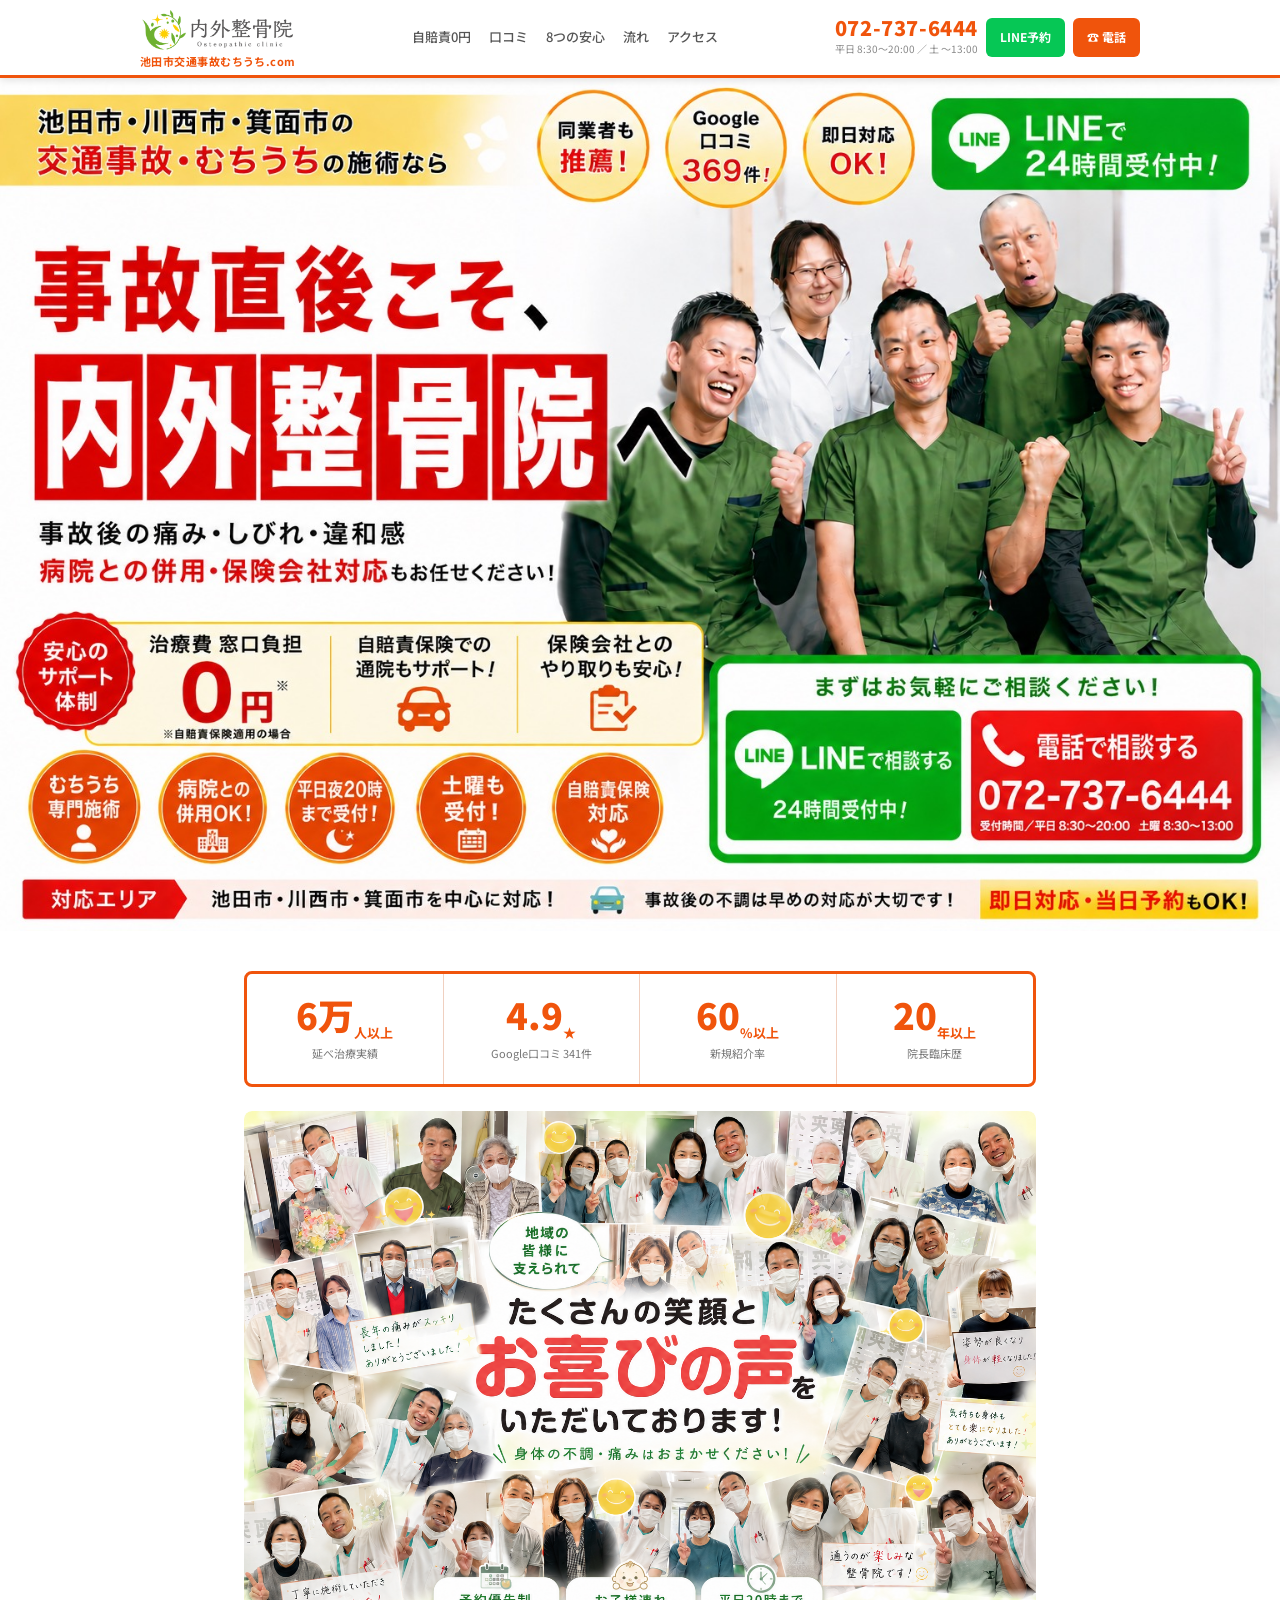
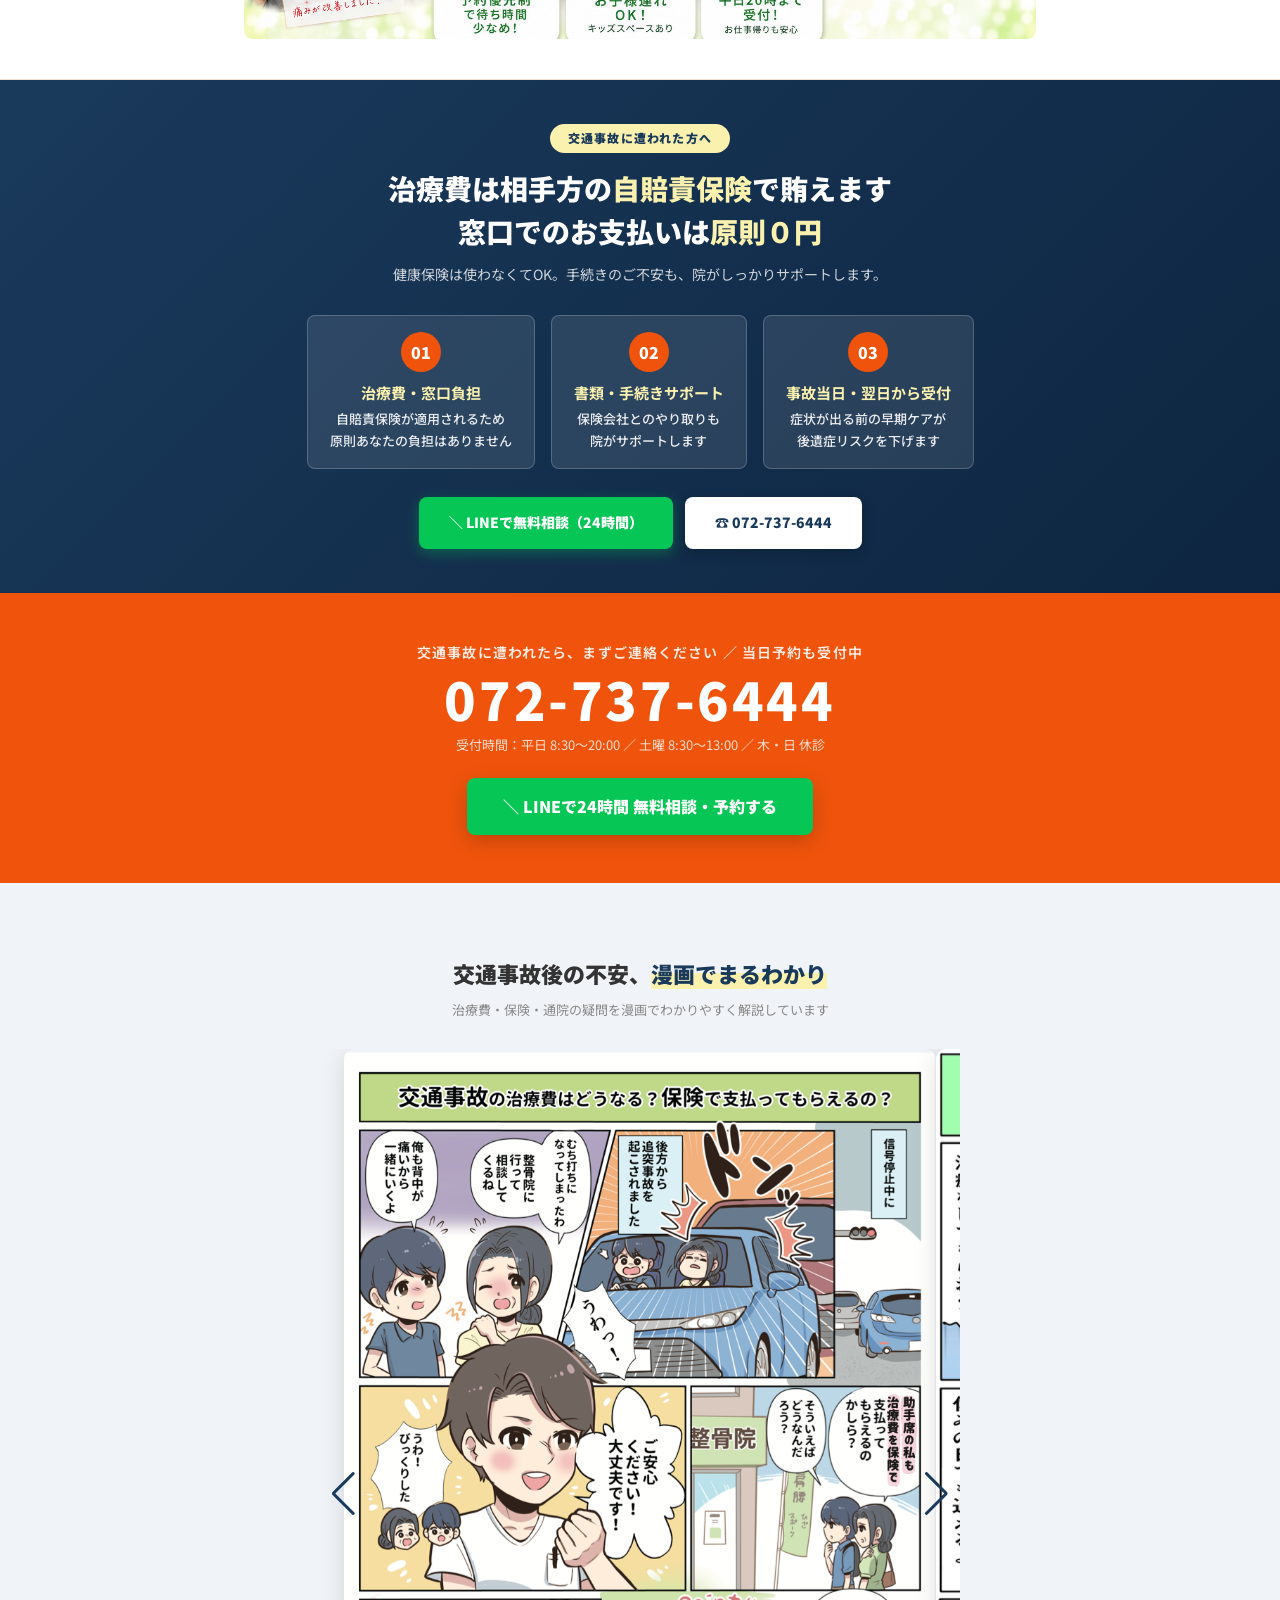
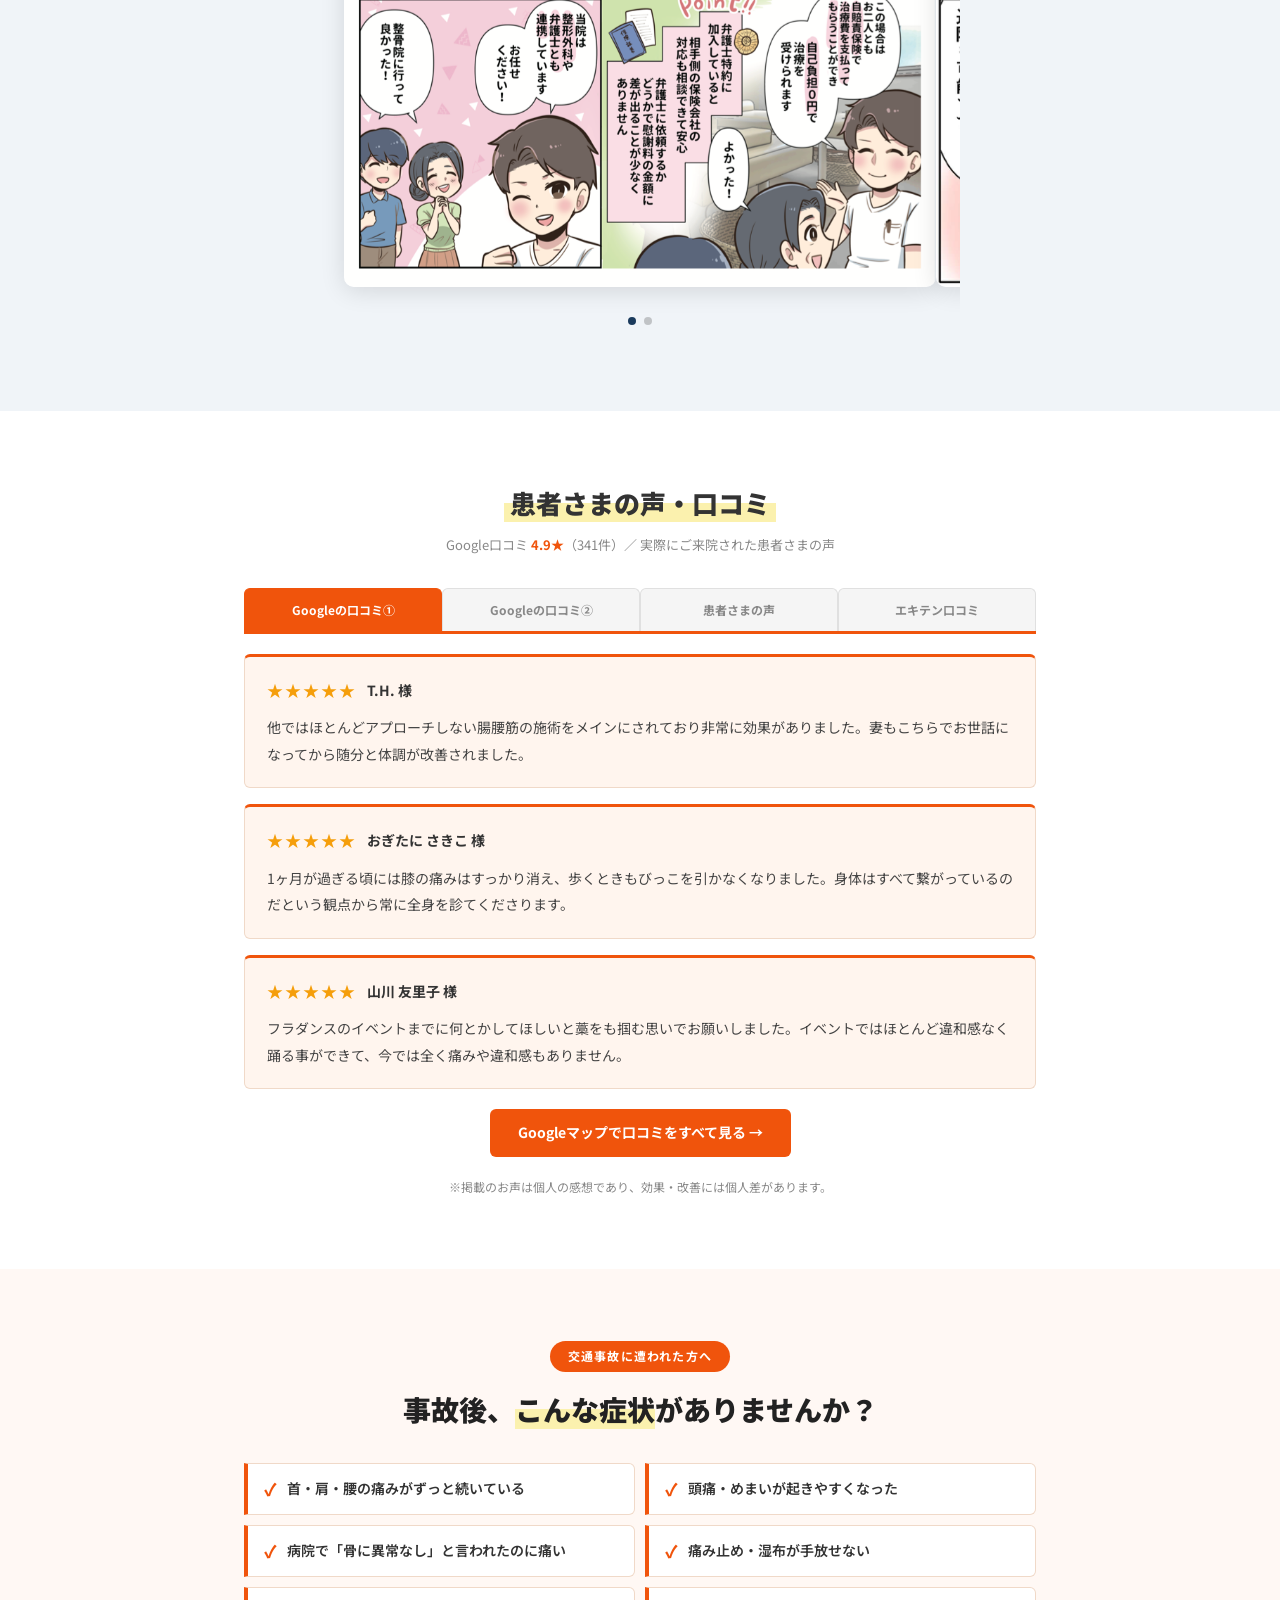
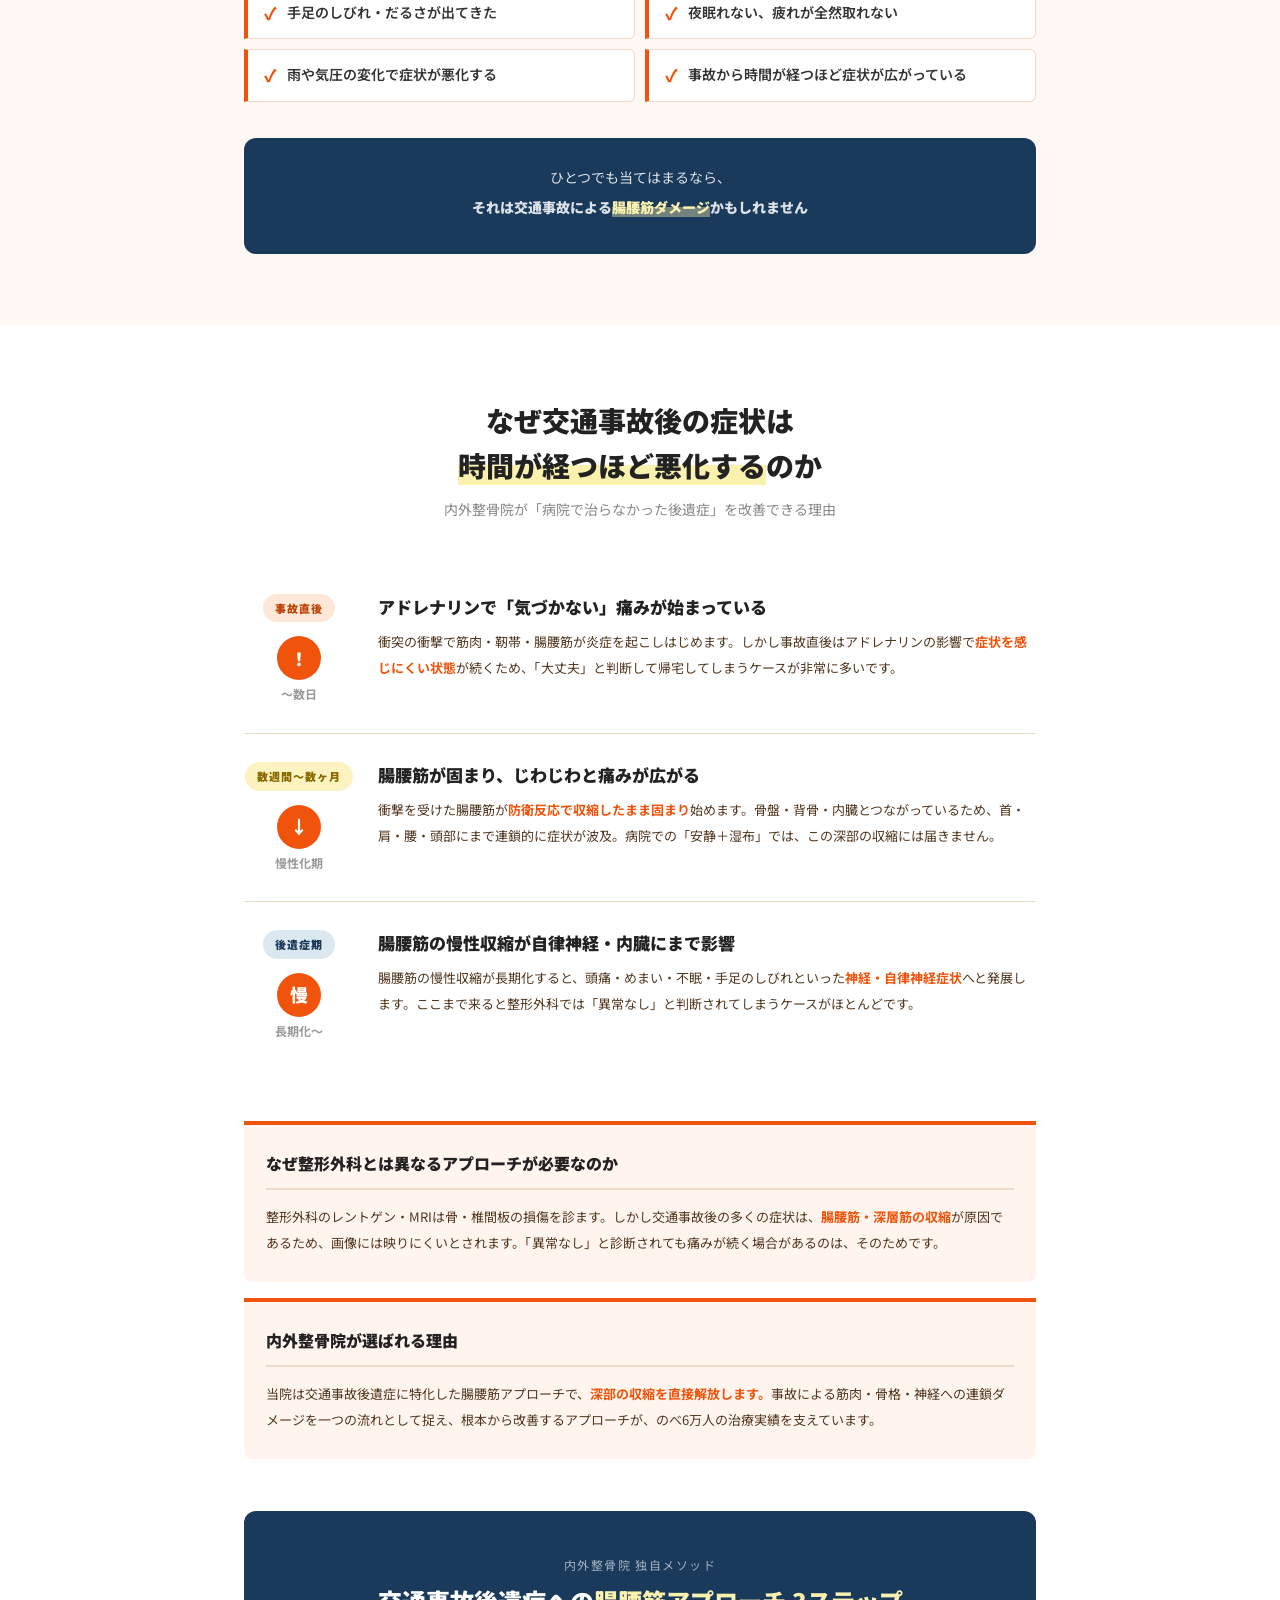
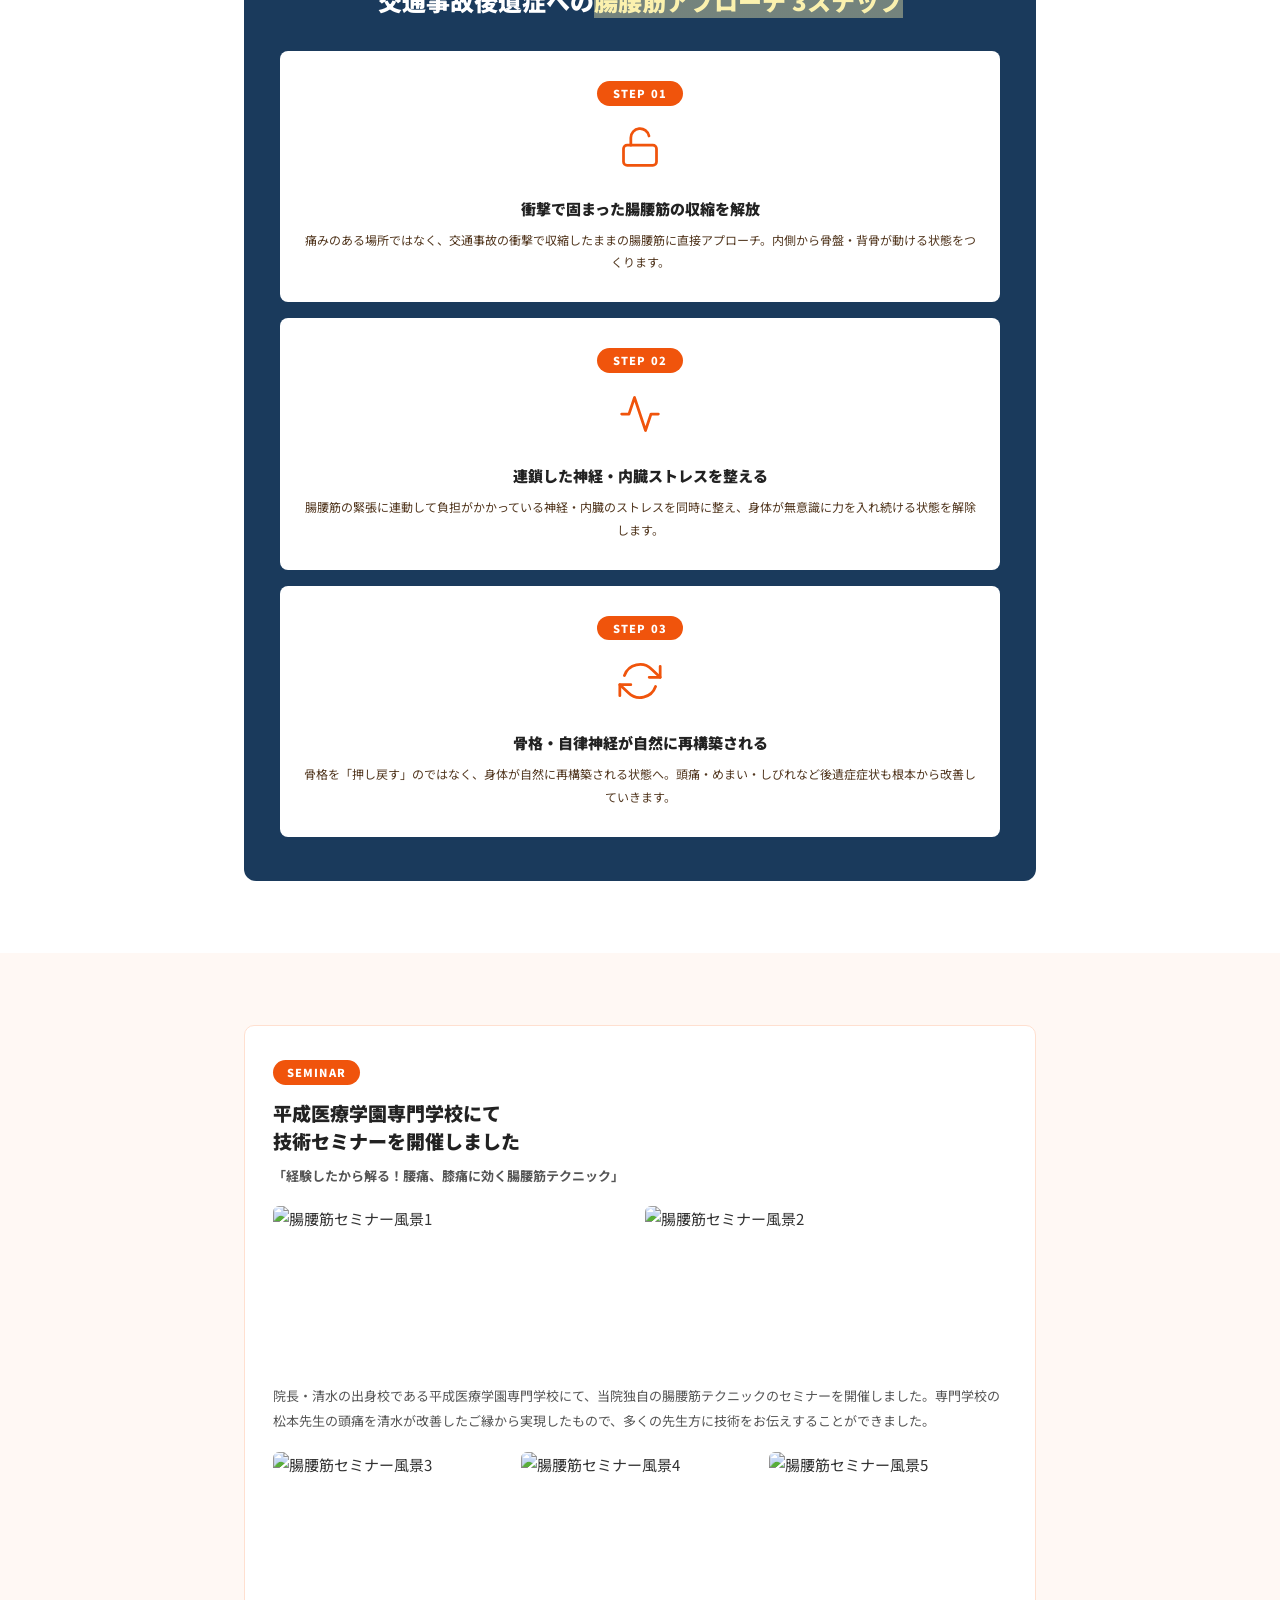
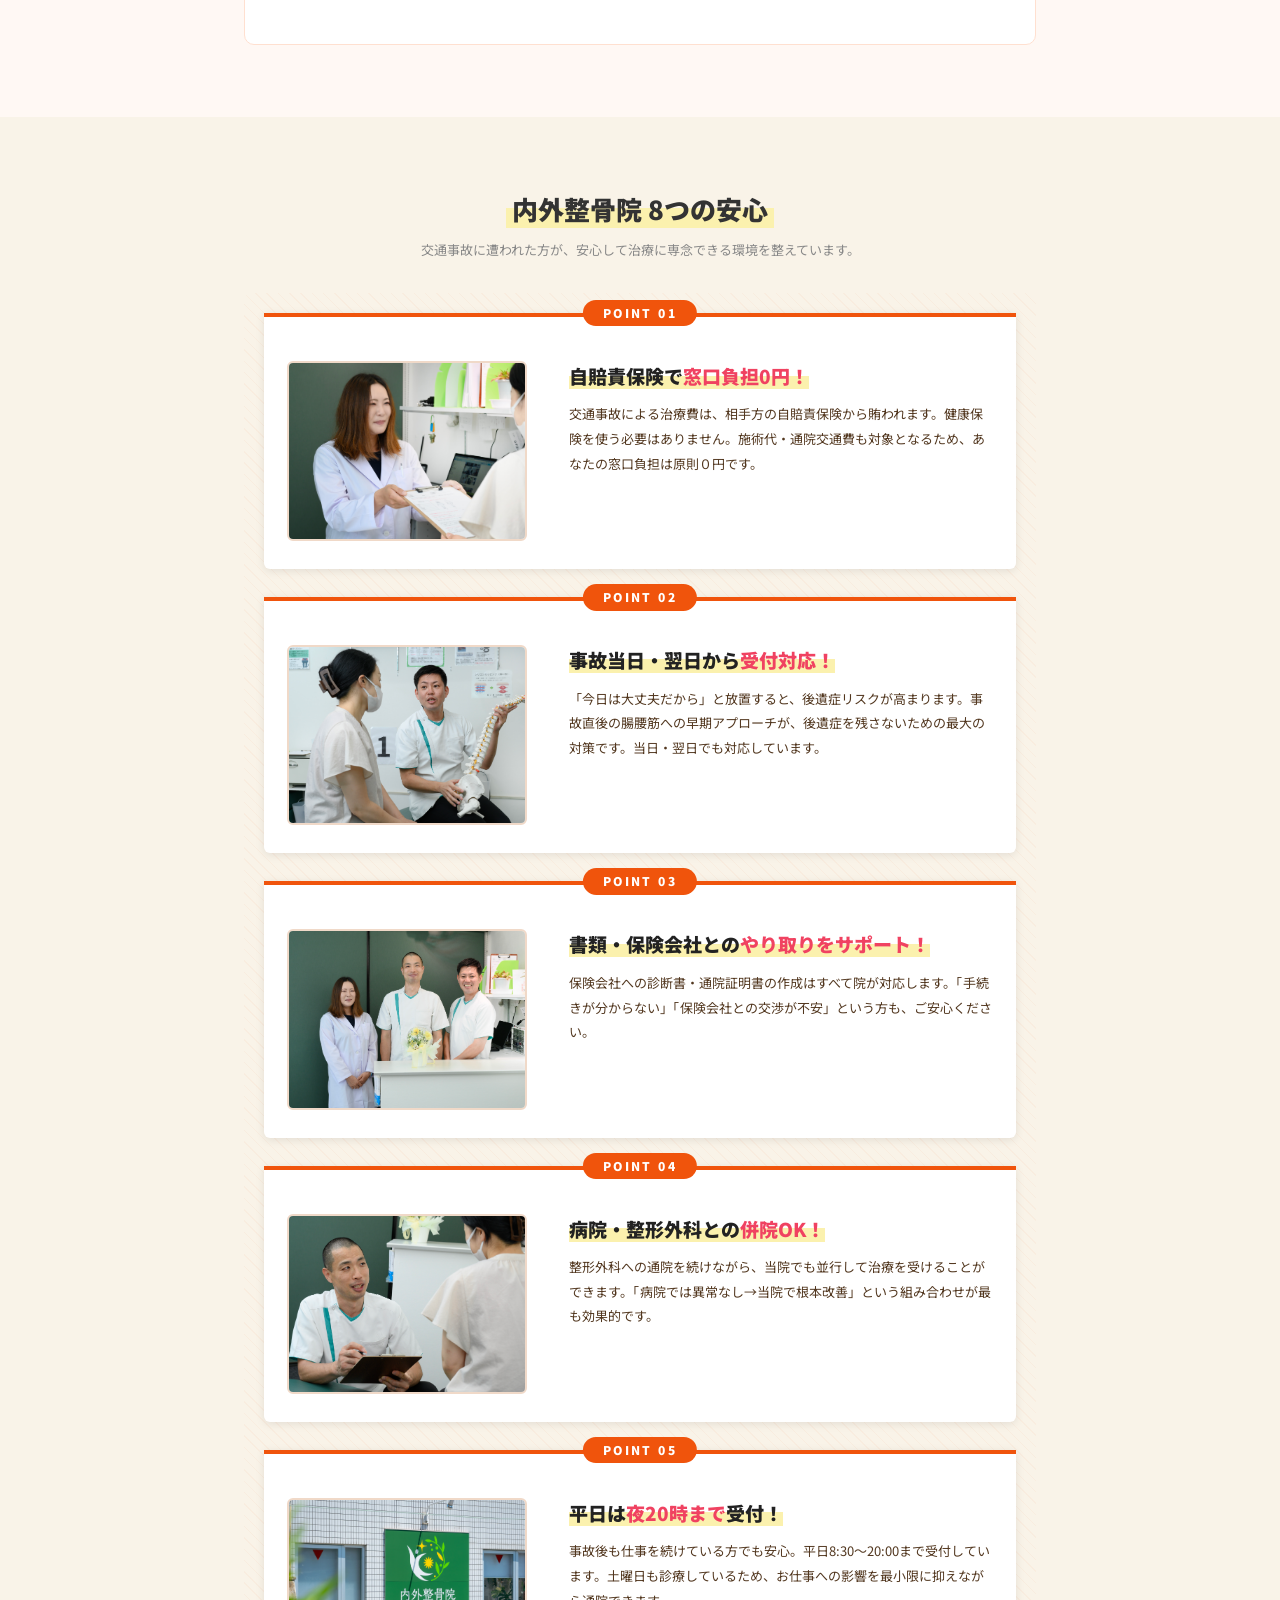
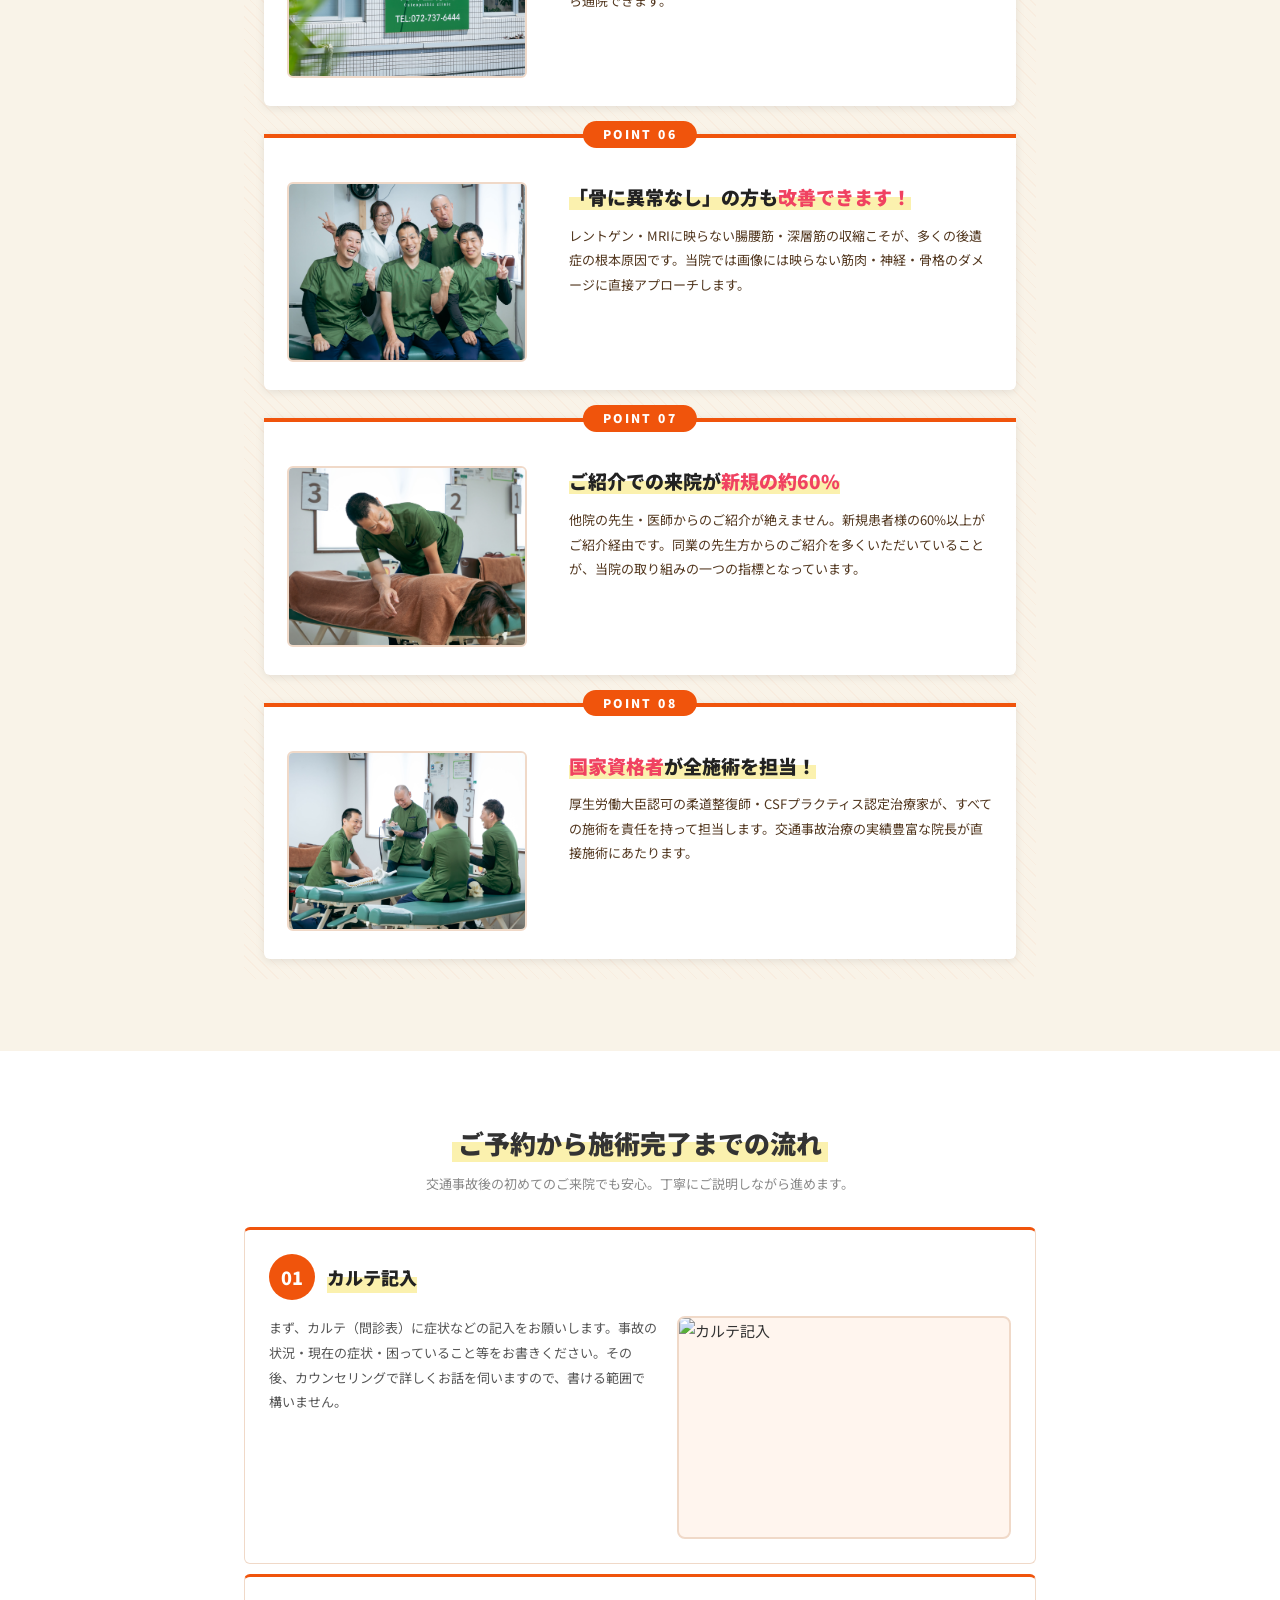
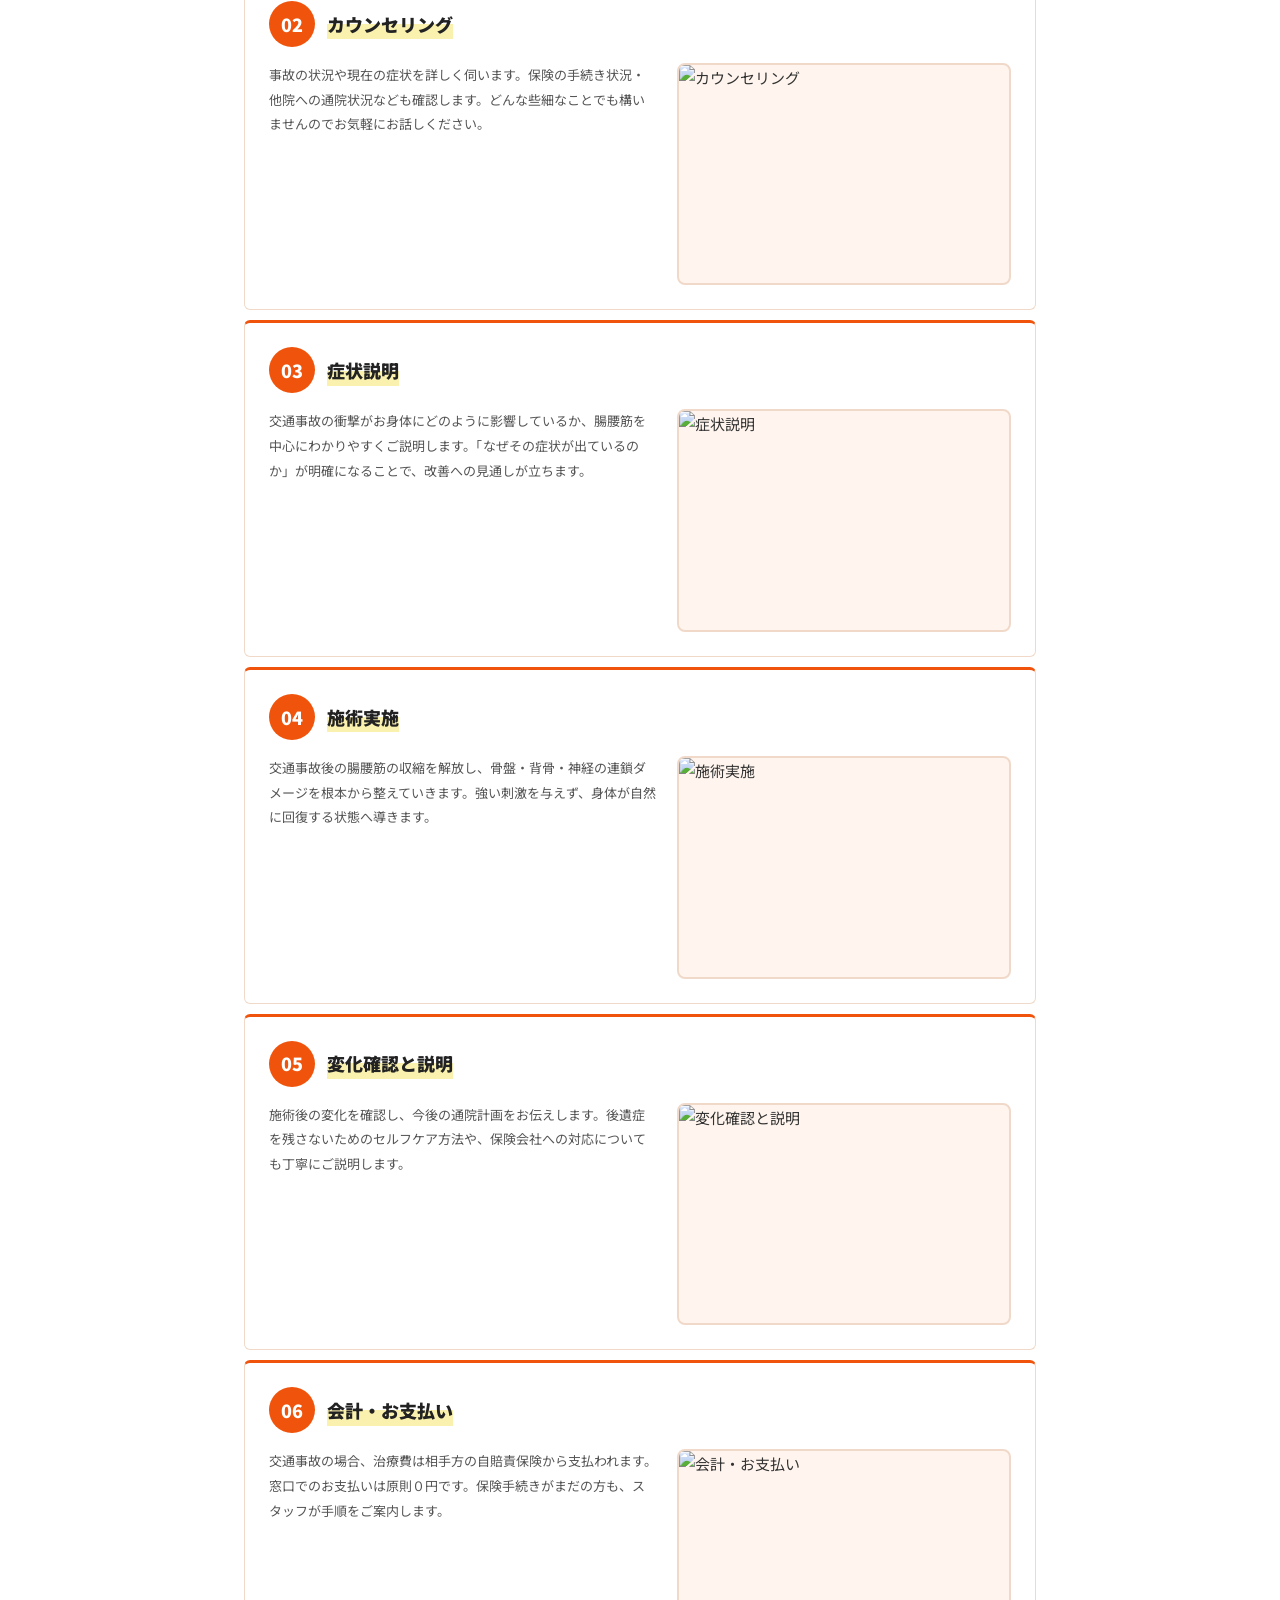
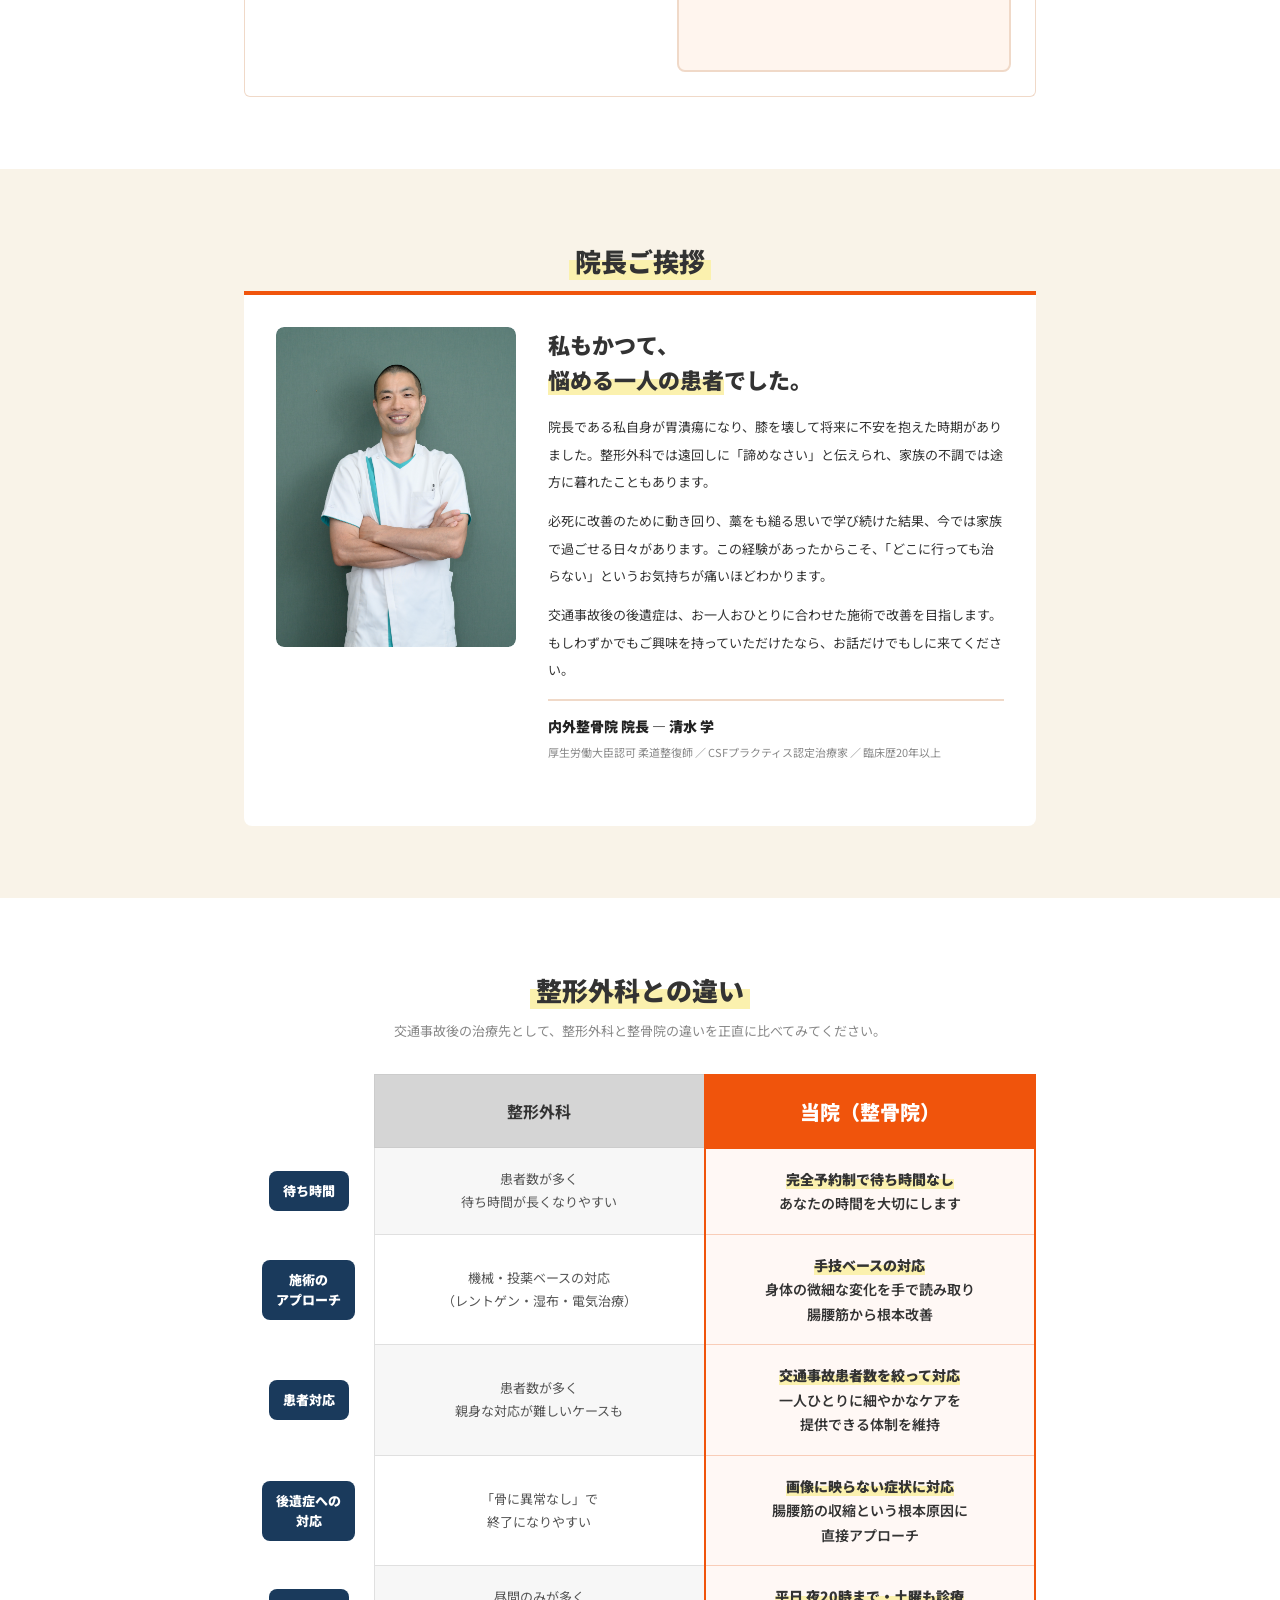
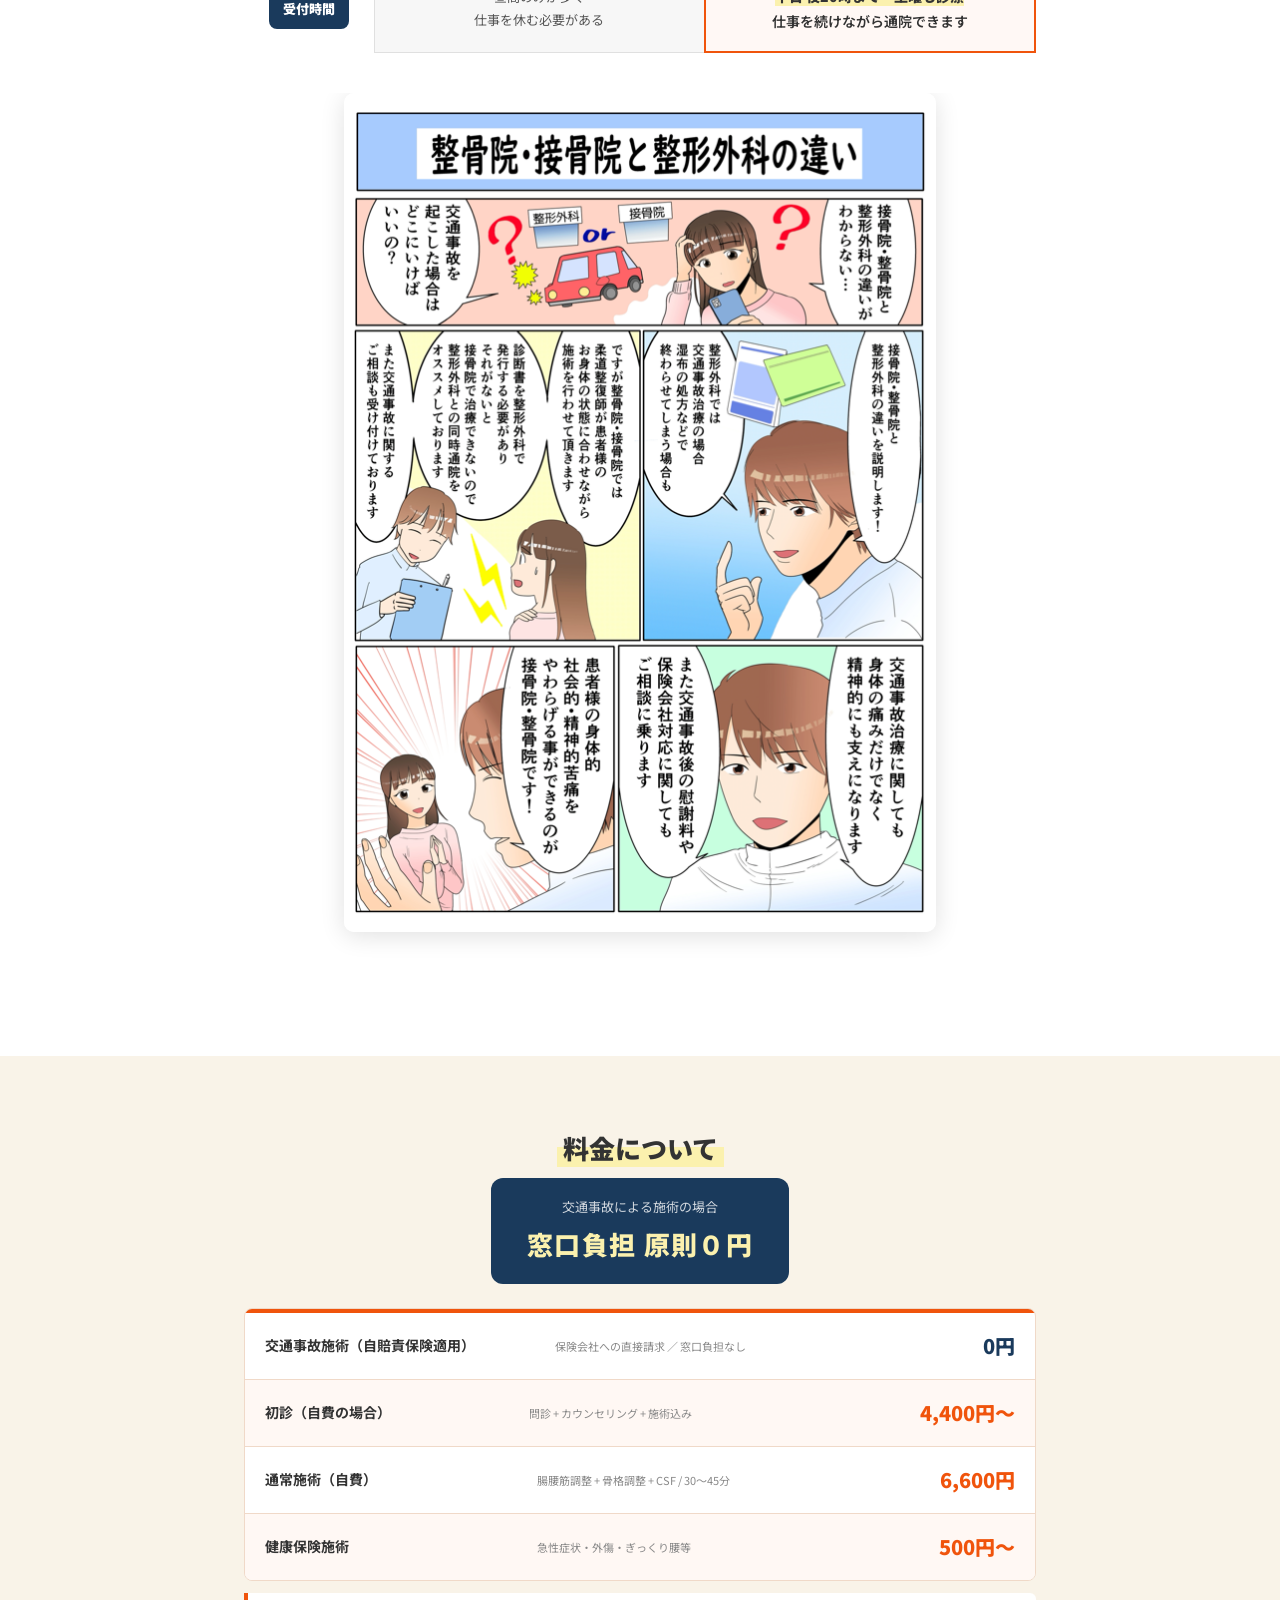
==== commit 5472bf91: "FV画像差し替え・診療時間更新・エキテンウィジェット化 - FV画像をPC/SP版とも新デザインに差し替え（薬機法対応の新見出し） - FV画像のalt属性を「事故直後こそ、内外整骨院へ」に修正 - " ====
--- a/index_v2.html
+++ b/index_v2.html
@@ -427,7 +427,7 @@
     <div class="hd-contact">
       <div class="hd-tel-block">
         <div class="tel">072-737-6444</div>
-        <div class="hours">平日 8:30〜20:00 ／ 土 〜17:00</div>
+        <div class="hours">平日 8:30〜20:00 ／ 土 〜13:00</div>
       </div>
       <a href="https://lin.ee/XvH4JBN" target="_blank" rel="noopener" class="hd-btn-line">LINE予約</a>
       <a href="tel:0727376444" class="hd-btn-tel">☎ 電話</a>
@@ -440,7 +440,7 @@
   <div class="visual-img">
     <picture>
       <source media="(max-width:599px)" srcset="fv_sp.jpg">
-      <img src="fv.jpg" alt="交通事故・むちうち施術は一番最初に内外整骨院へ">
+      <img src="fv.jpg" alt="事故直後こそ、内外整骨院へ">
     </picture>
   </div>
 </div>
@@ -496,7 +496,7 @@
 <div class="tel-cta">
   <p class="ttl">交通事故に遭われたら、まずご連絡ください ／ 当日予約も受付中</p>
   <a href="tel:0727376444" class="num">072-737-6444</a>
-  <p class="hours">受付時間：平日 8:30〜19:30 ／ 土曜 8:30〜17:00 ／ 木・日 休診</p>
+  <p class="hours">受付時間：平日 8:30〜20:00 ／ 土曜 8:30〜13:00 ／ 木・日 休診</p>
   <a href="https://lin.ee/XvH4JBN" target="_blank" rel="noopener" class="line-link">＼ LINEで24時間 無料相談・予約する</a>
 </div>
 
@@ -565,12 +565,9 @@
           <span class="ekiten-arrow">口コミをすべて見る →</span>
         </a>
       </div>
-      <div class="review-list">
-        <div class="review-card"><div class="review-meta"><span class="r-stars">★★★★★</span><span class="r-name">ＮＤ 様</span></div><p>友人のおすすめで通い始めました。足も腰も肩も首も、とにかく全身が痛くて辛かったのですが、コチラに通い始めて少しずつ楽になってきました！今まで整体、カイロ、鍼灸等色んなところに行きましたが、今は内外さん以外は考えられません。</p></div>
-        <div class="review-card"><div class="review-meta"><span class="r-stars">★★★★★</span><span class="r-name">おもち 様</span></div><p>急に肩に痛みが出るようになり、はじめは整形外科に行きましたが、湿布を出されるだけで痛みは良くならず。根本治療をしてくださることと、しっかりと説明をしてくださるので、施術に納得感があります。今では肩の痛みについてはほとんどなくなり、快適に過ごせています。</p></div>
-        <div class="review-card"><div class="review-meta"><span class="r-stars">★★★★★</span><span class="r-name">etema396 様</span></div><p>ずっと色んなところが痛かったけど、病院に行っても異常なし、湿布や痛み止めをもらってました。薬ものんでもあまり変わらなかったのですが、家の近くに出来たので、正直ダメ元で行ってみました。何されてるのかよく分からないまま身体が軽くなっていくのを感じで感動しました！</p></div>
-      </div>
-      <div class="google-btn"><a href="https://www.ekiten.jp/shop_69795969/review/" target="_blank" rel="noopener">エキテンで口コミをすべて見る →</a></div>
+      <div class="ekiten-widget-slot">
+        <div class="ekiten-gadget" data-gadget-type="review_panel" data-shop-id="69795969" style="display: none"></div><script src="https://static.ekiten.jp/js/gadget.js" async="async" defer="defer" charset="UTF-8"></script>
+      </div>
     </div>
     <p class="reviews-disclaimer" style="font-size:12px;color:#888;text-align:center;margin-top:20px;">※掲載のお声は個人の感想であり、効果・改善には個人差があります。</p>
   </div>
@@ -989,14 +986,14 @@
           <span class="d">水</span><span class="t">8:30〜20:00</span>
           <span class="d">木</span><span class="t closed">休診</span>
           <span class="d">金</span><span class="t">8:30〜20:00</span>
-          <span class="d">土</span><span class="t">8:30〜17:00</span>
+          <span class="d">土</span><span class="t">8:30〜13:00</span>
           <span class="d">日</span><span class="t closed">休診</span>
         </div>
       </div>
       <div class="access-col">
         <h3>ご予約・お問い合わせ</h3>
         <div class="access-tel">072-737-6444</div>
-        <div class="access-hours">受付 平日 8:30〜19:30</div>
+        <div class="access-hours">受付 平日 8:30〜20:00</div>
         <a href="https://lin.ee/XvH4JBN" target="_blank" rel="noopener" class="a-line-btn">LINEで相談・予約（24時間）</a>
         <a href="tel:0727376444" class="a-tel-btn">☎ 電話で予約する</a>
       </div>
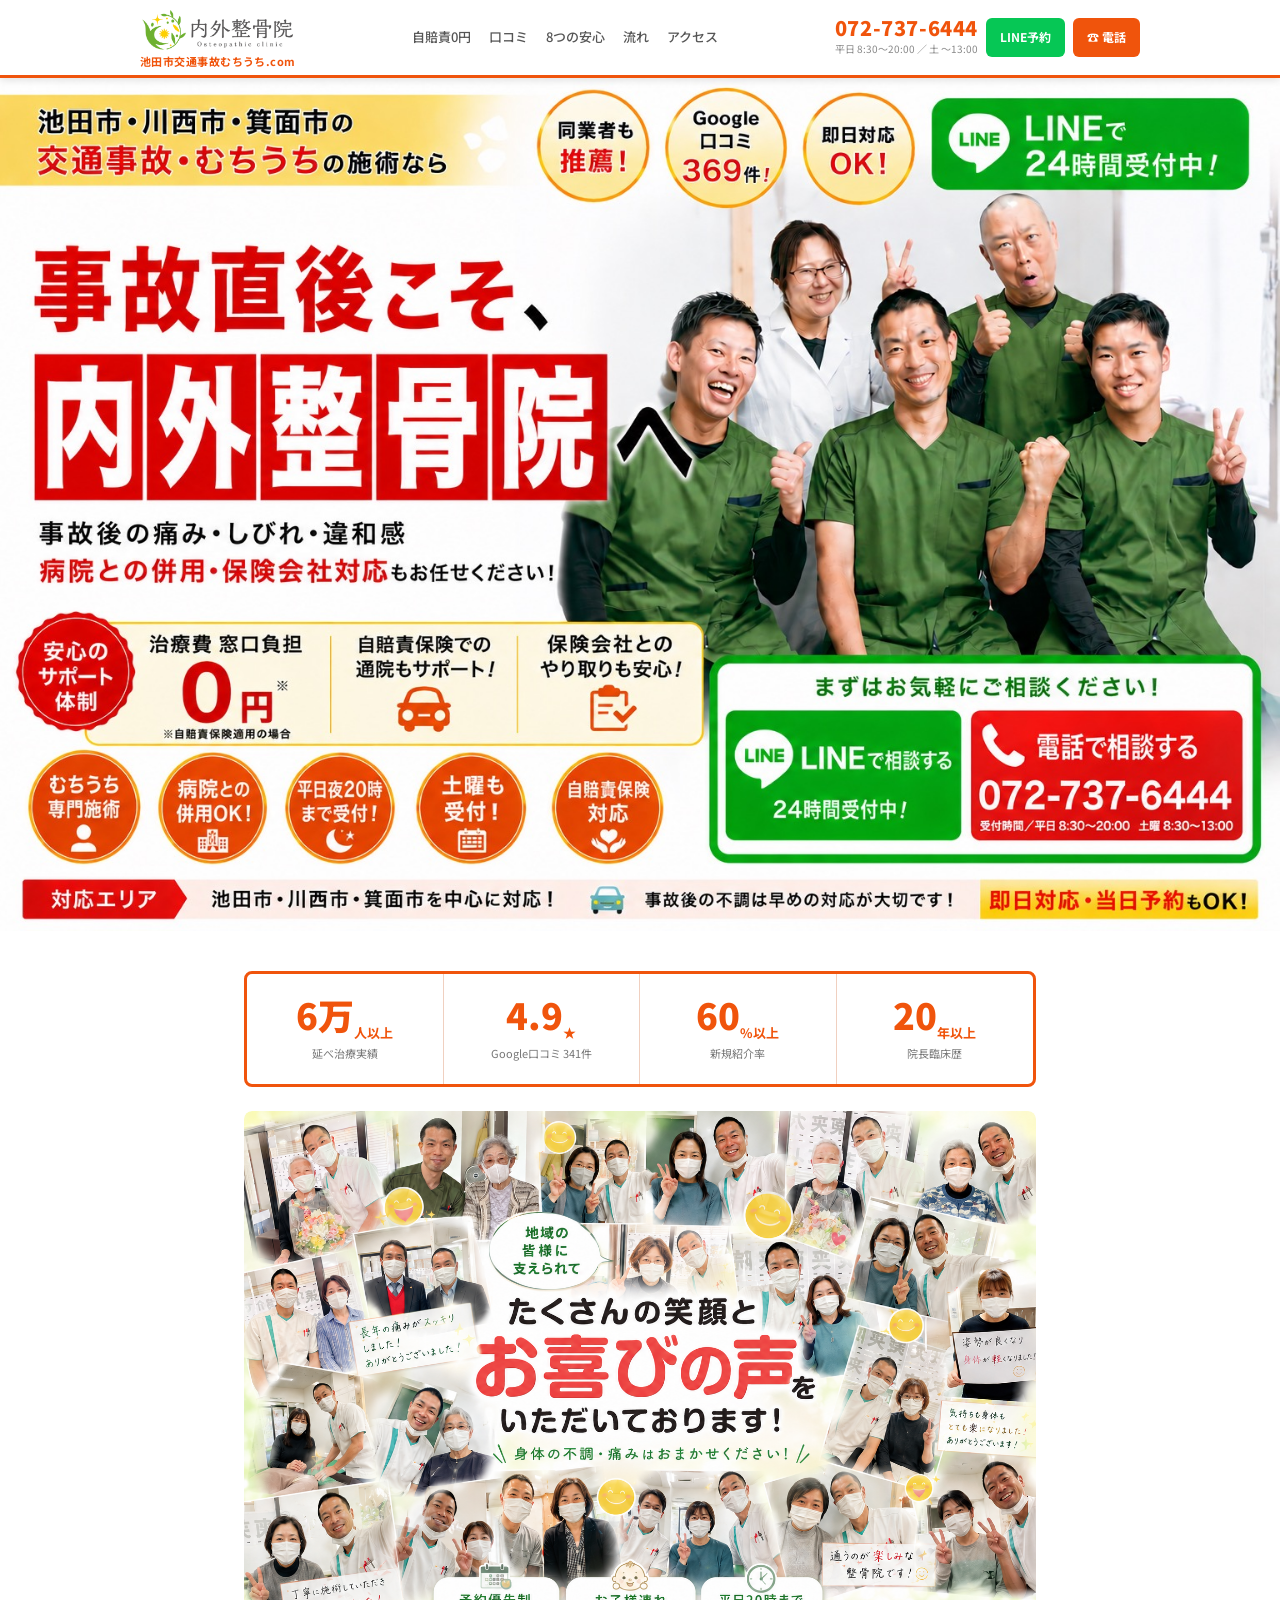
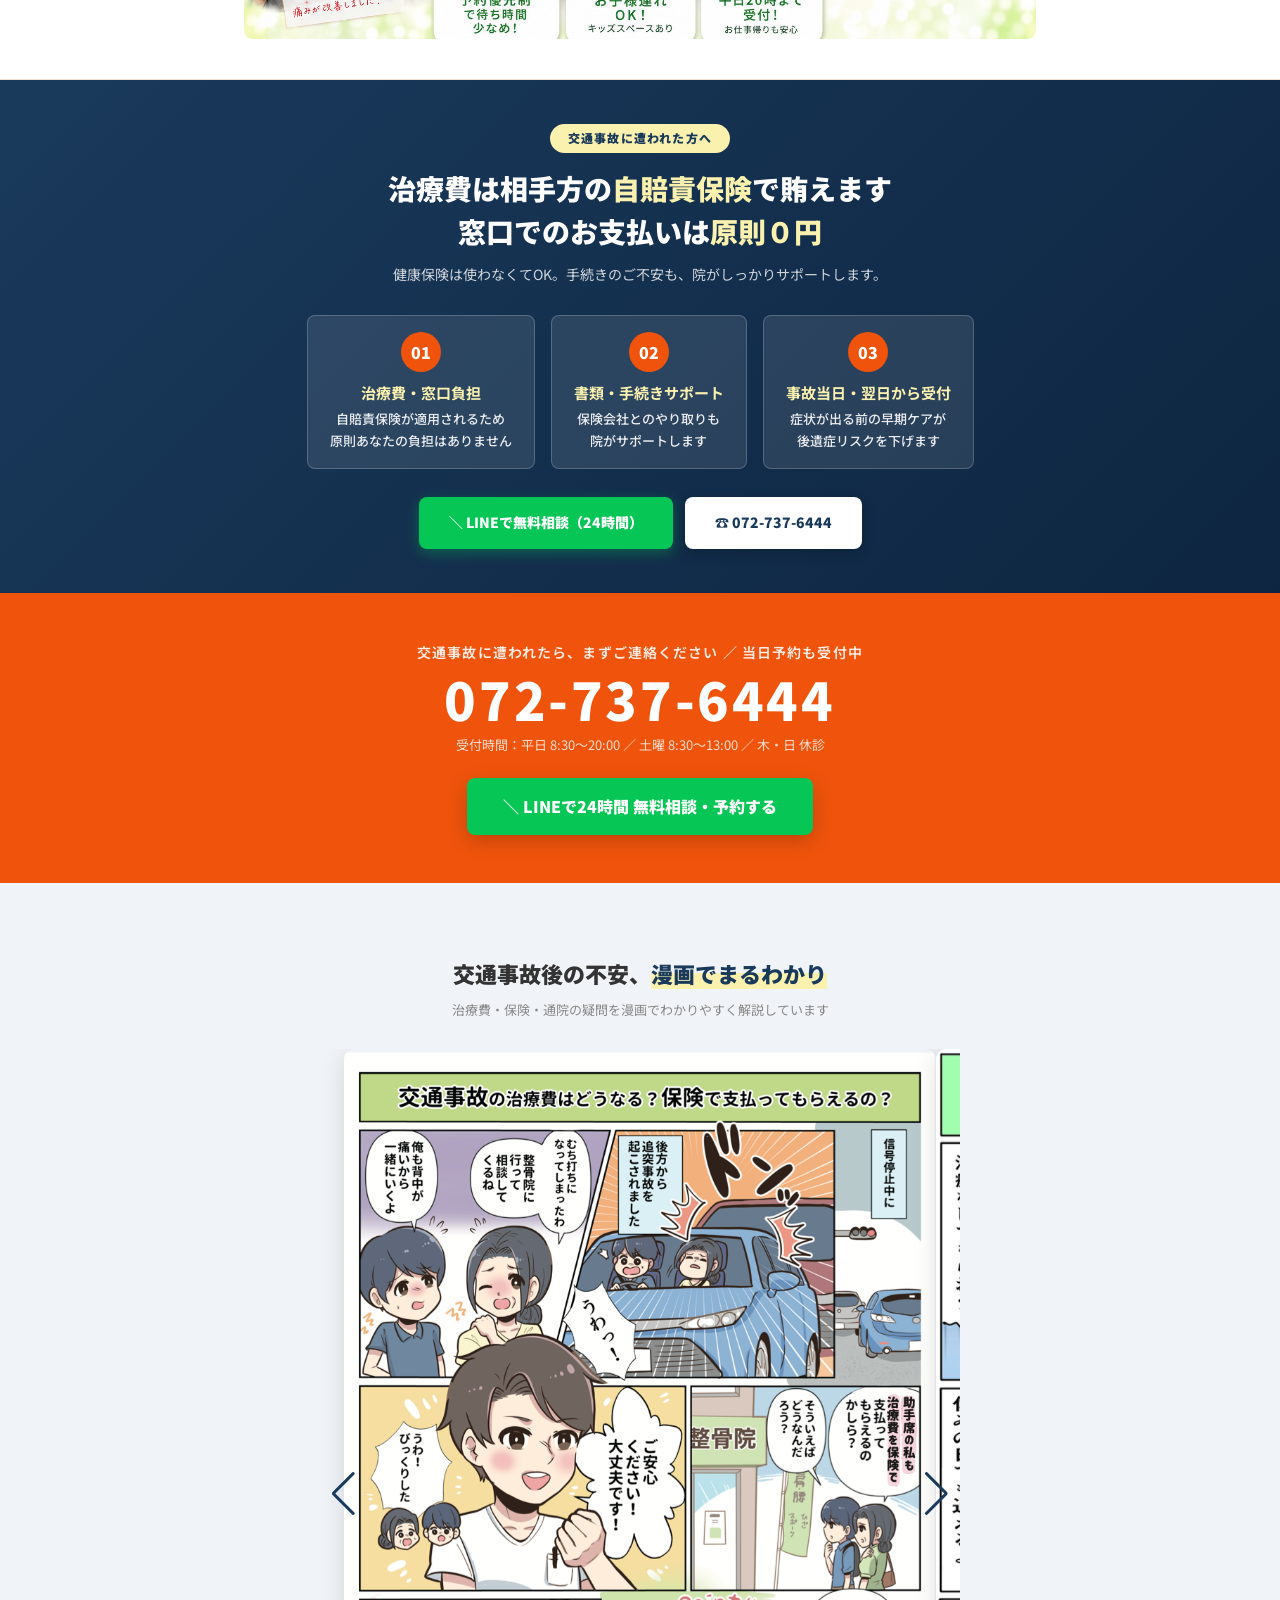
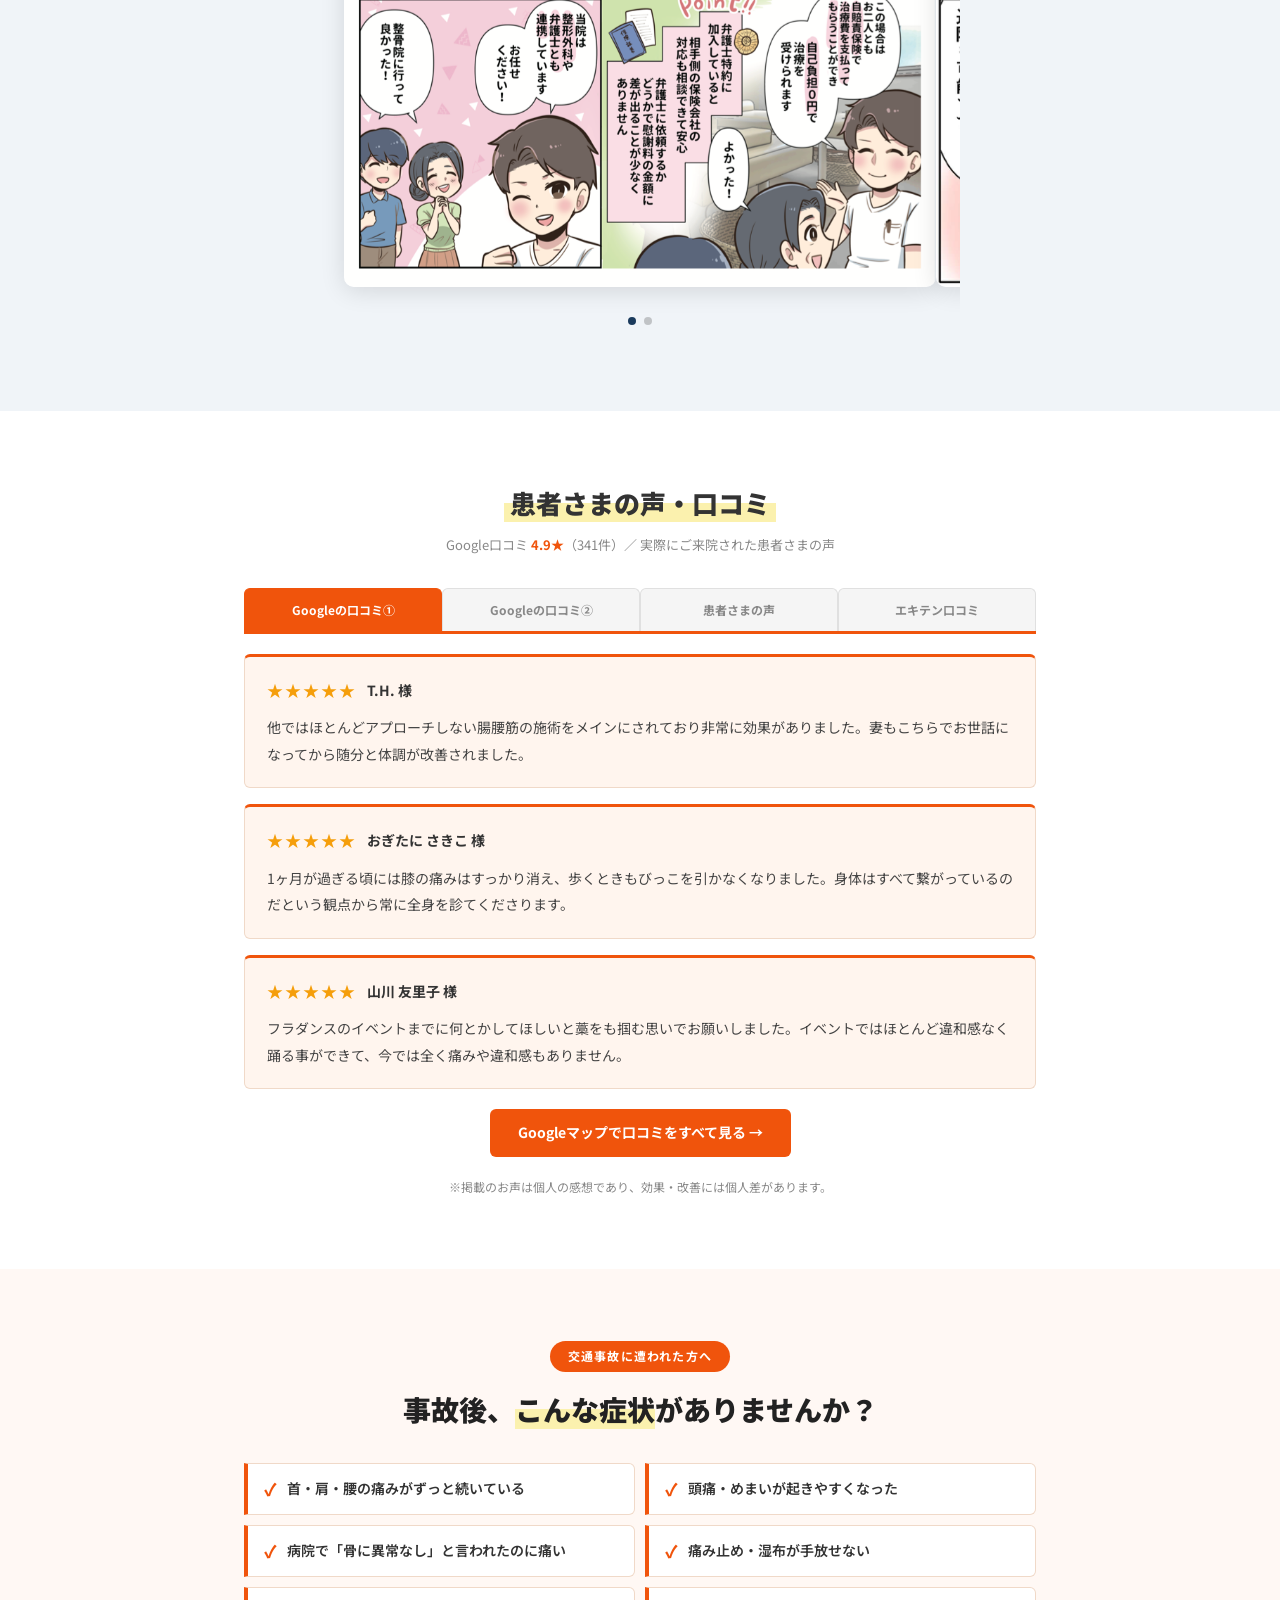
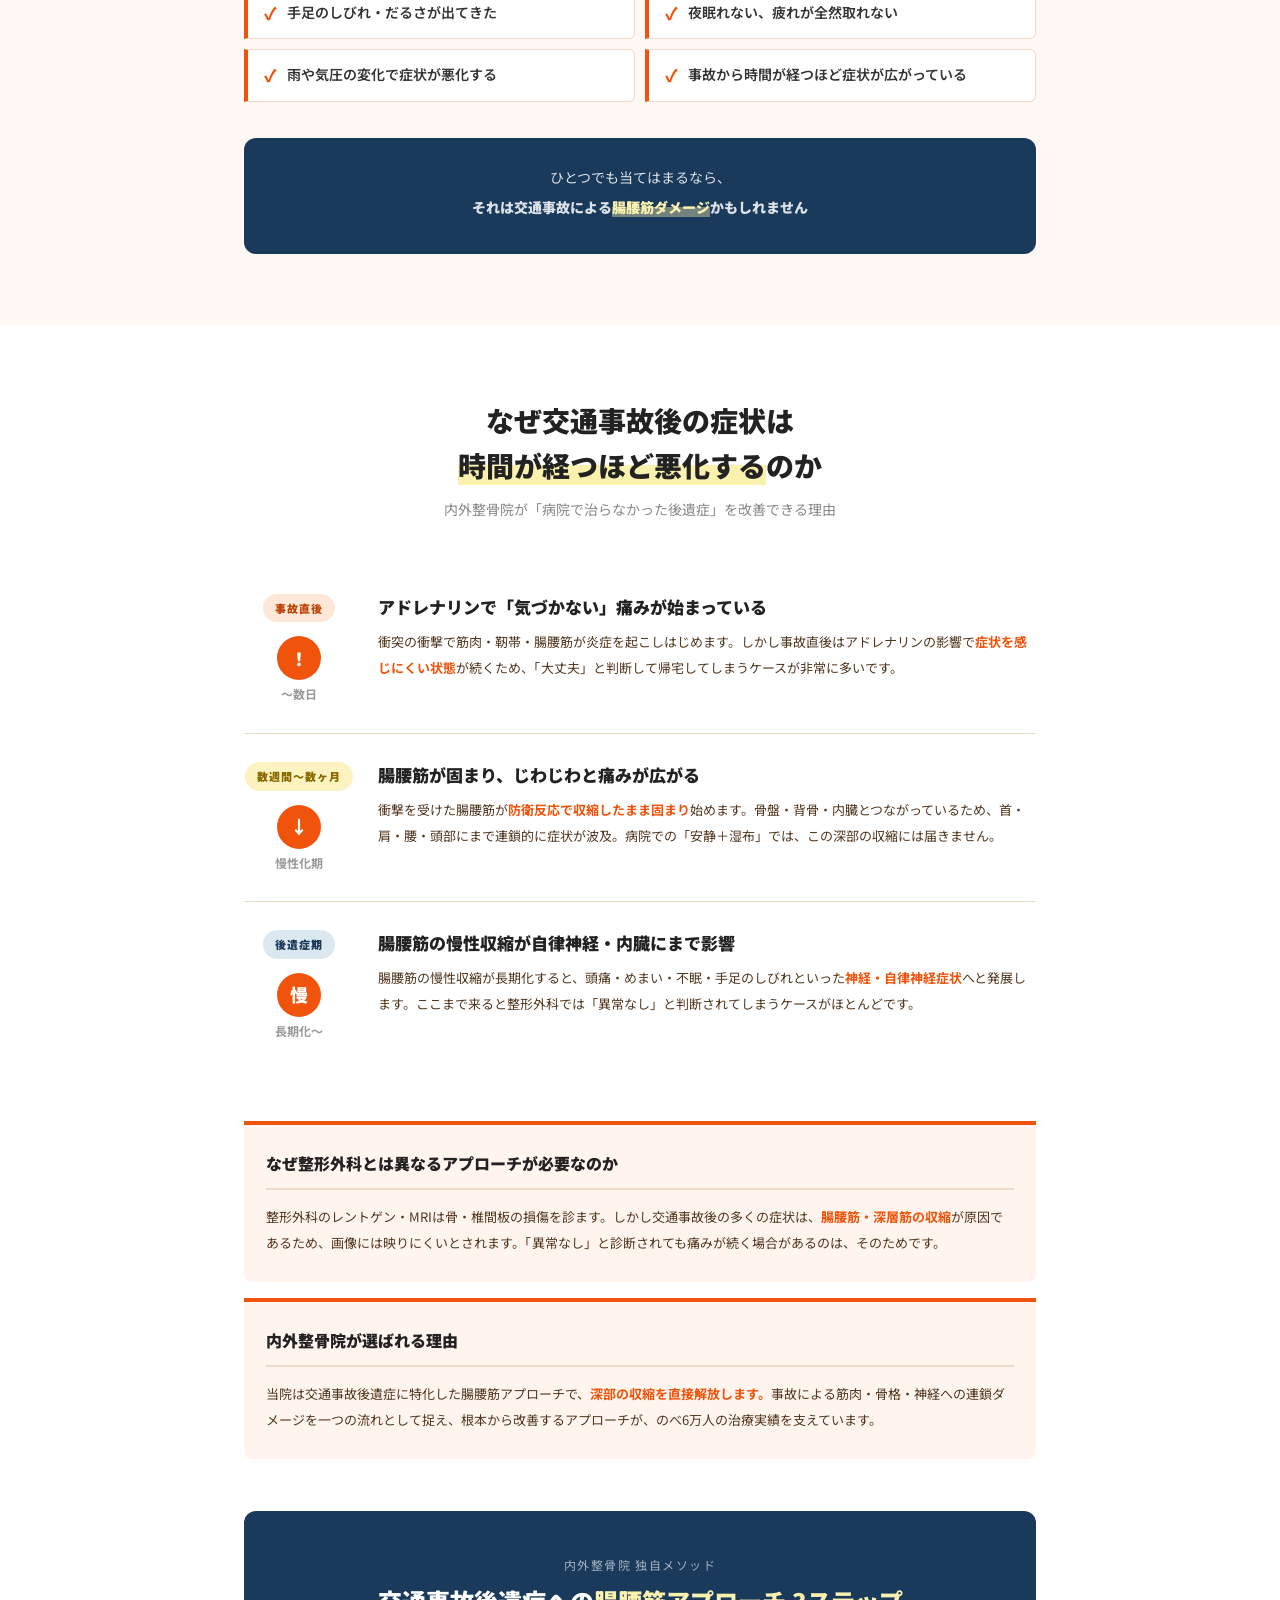
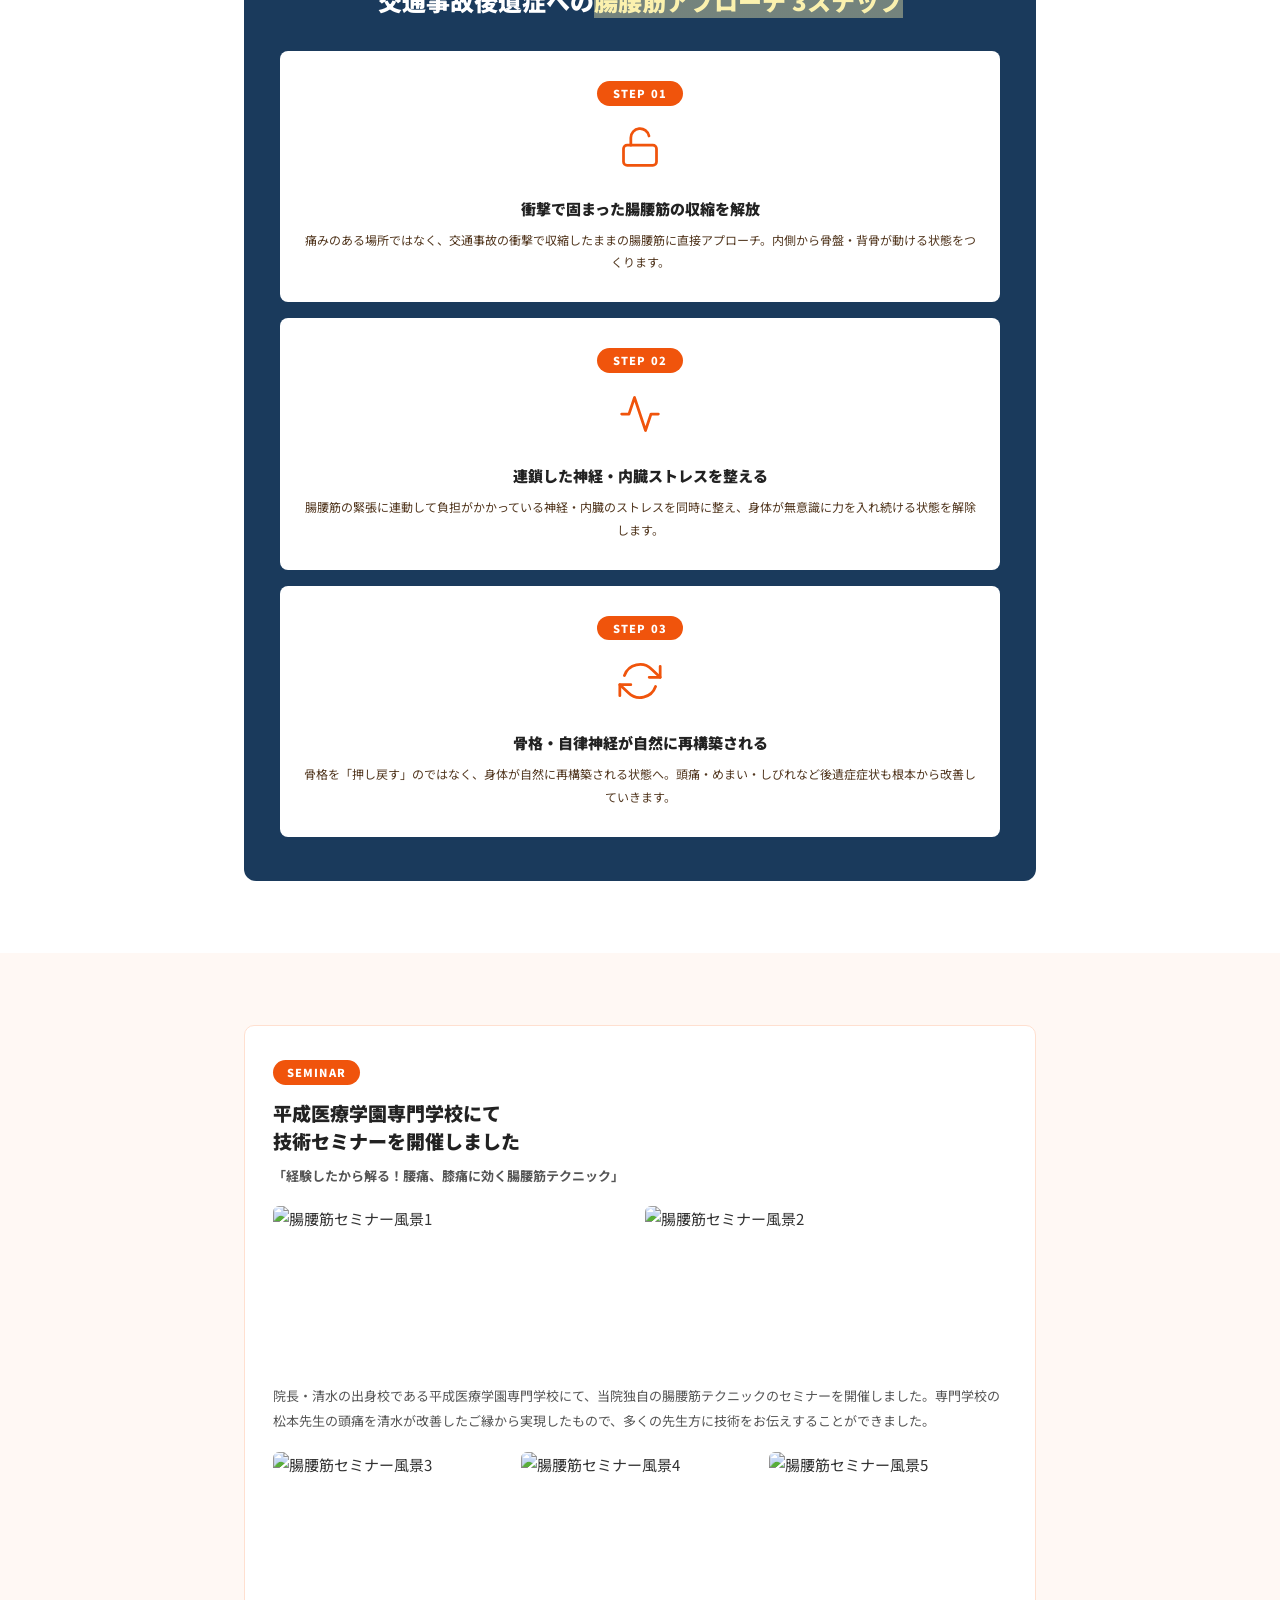
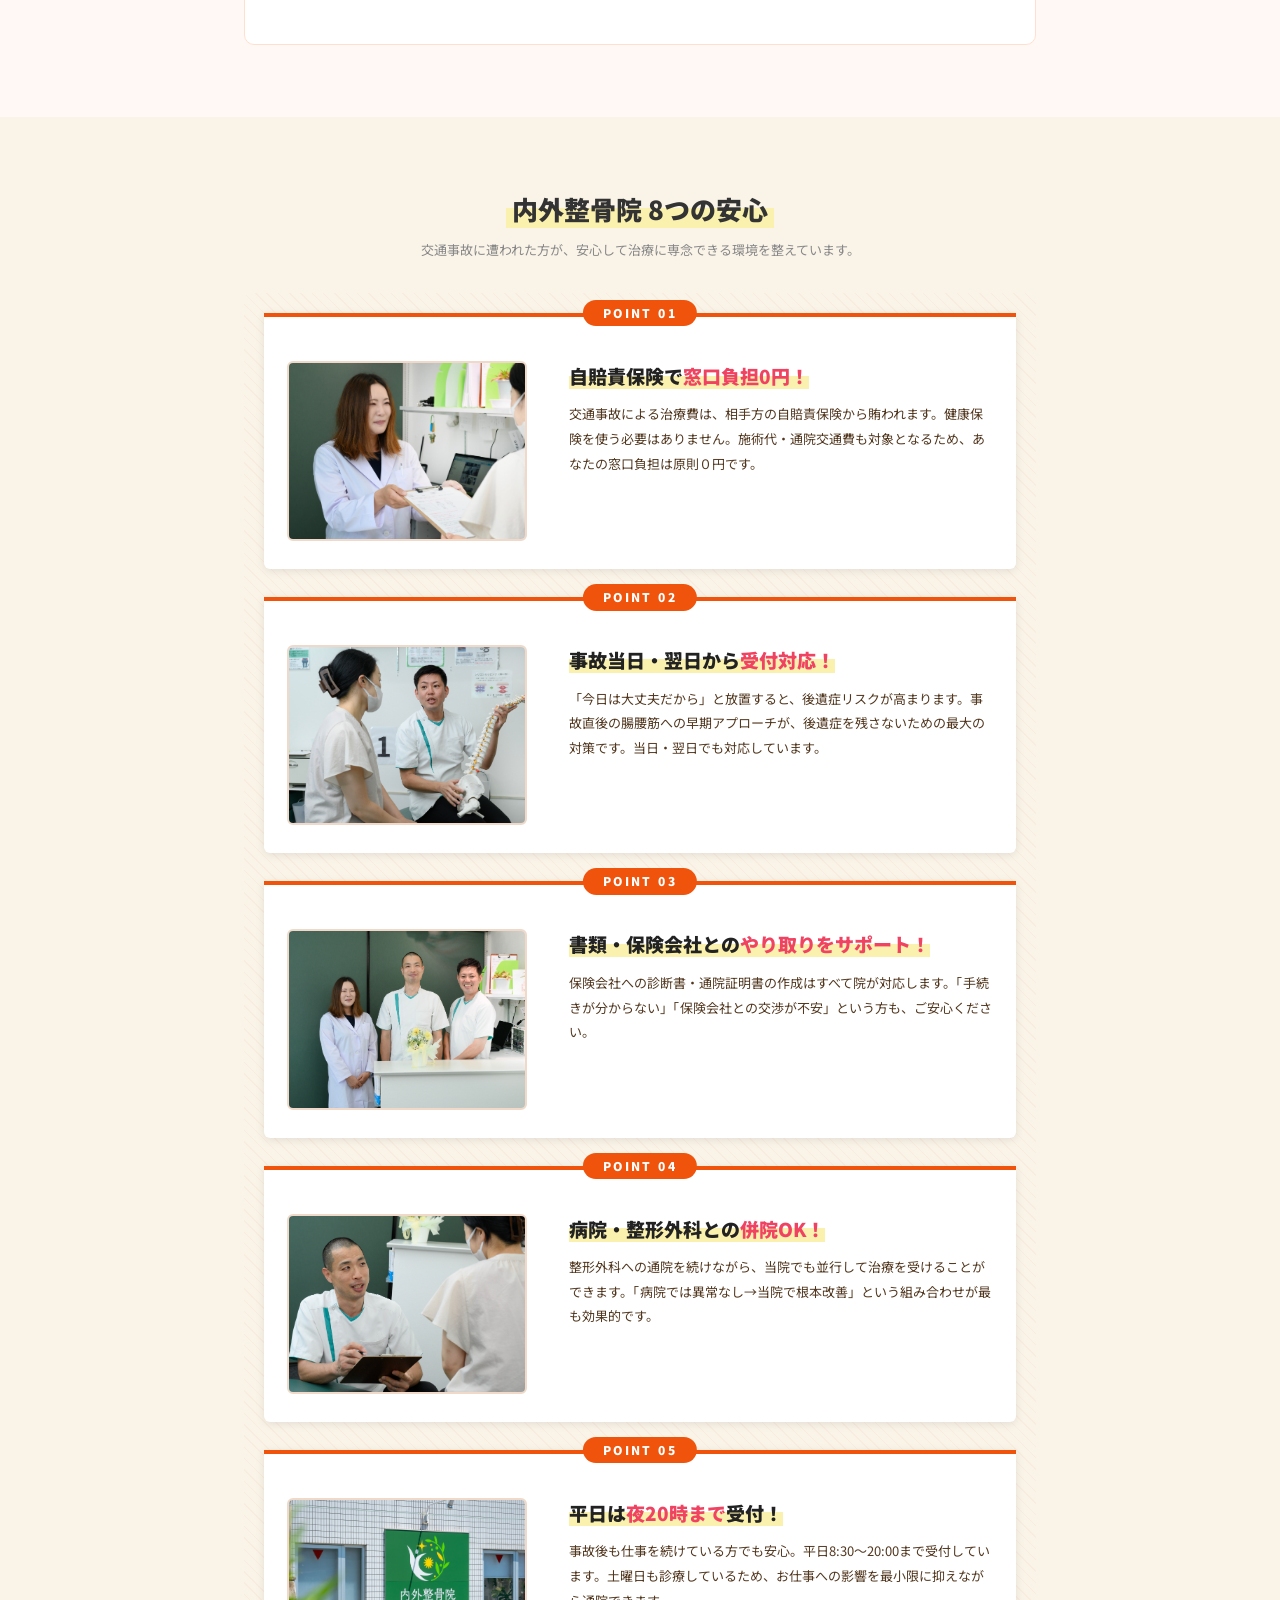
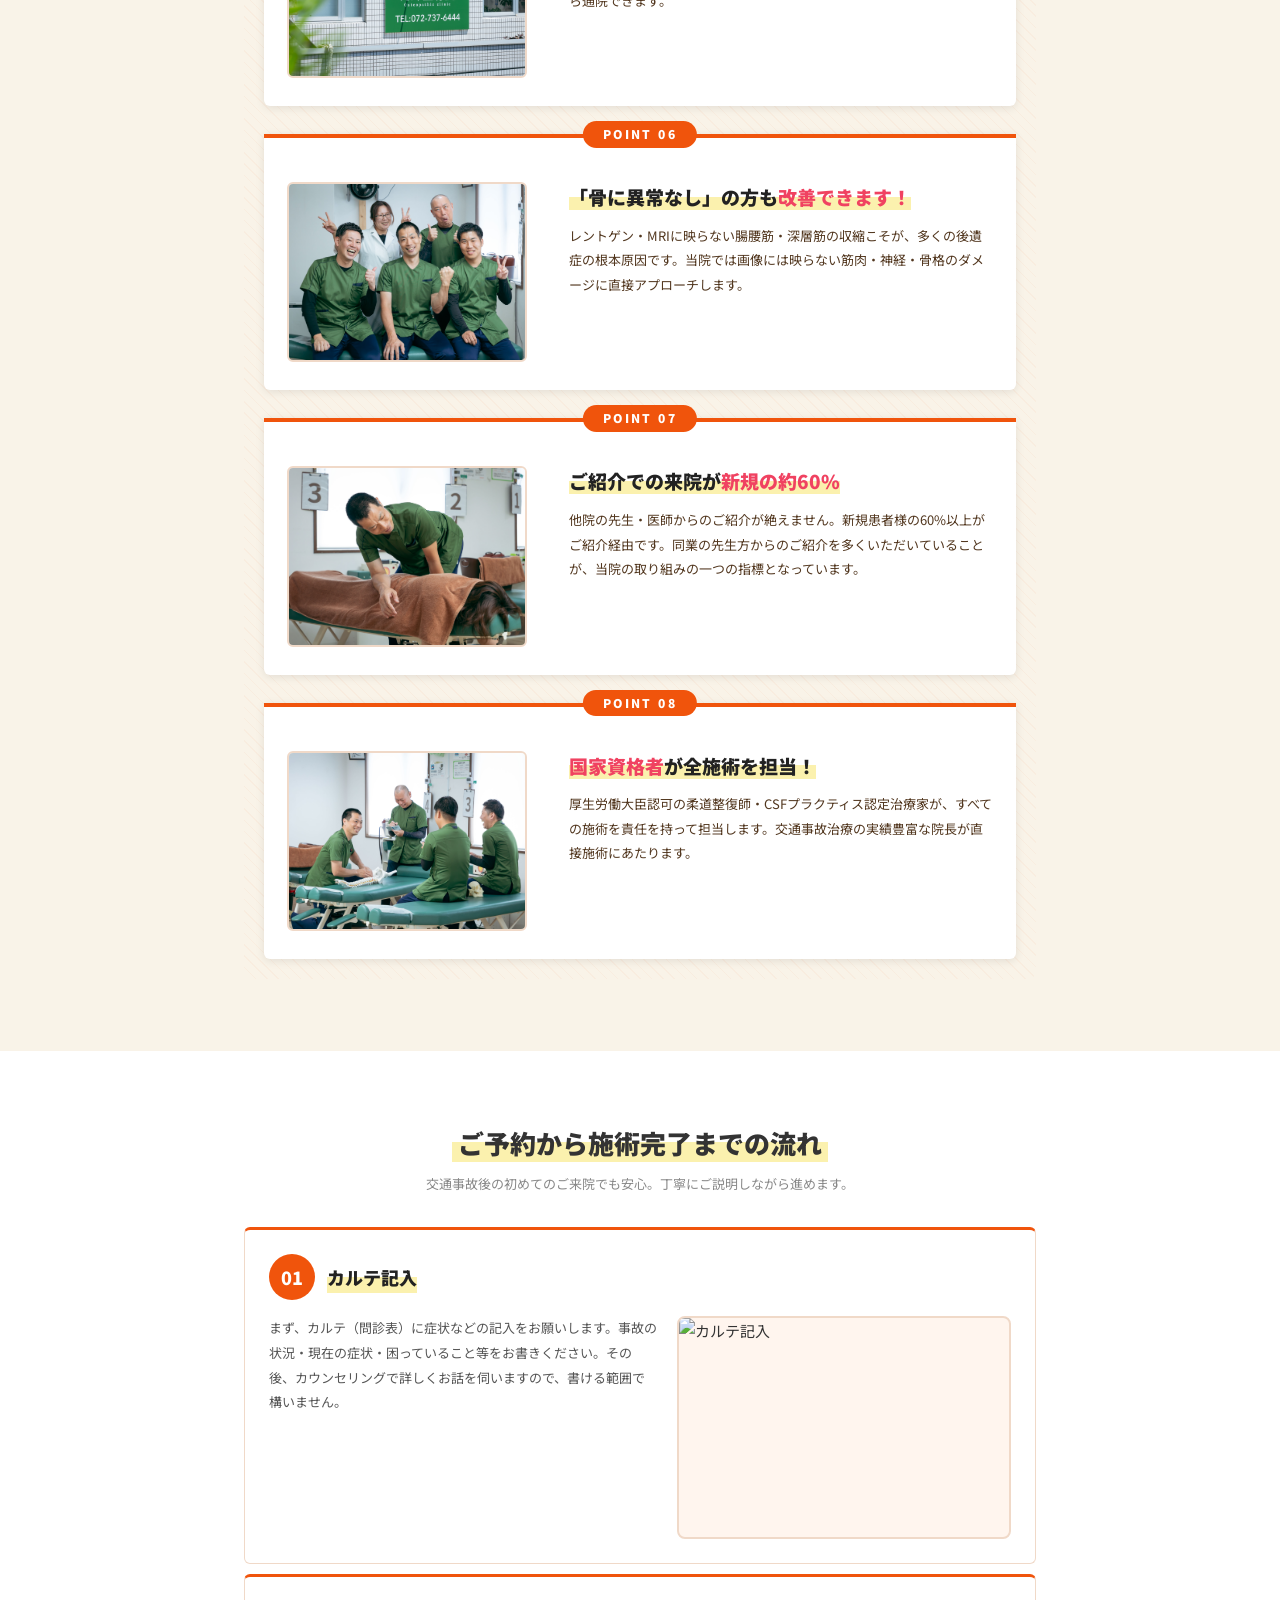
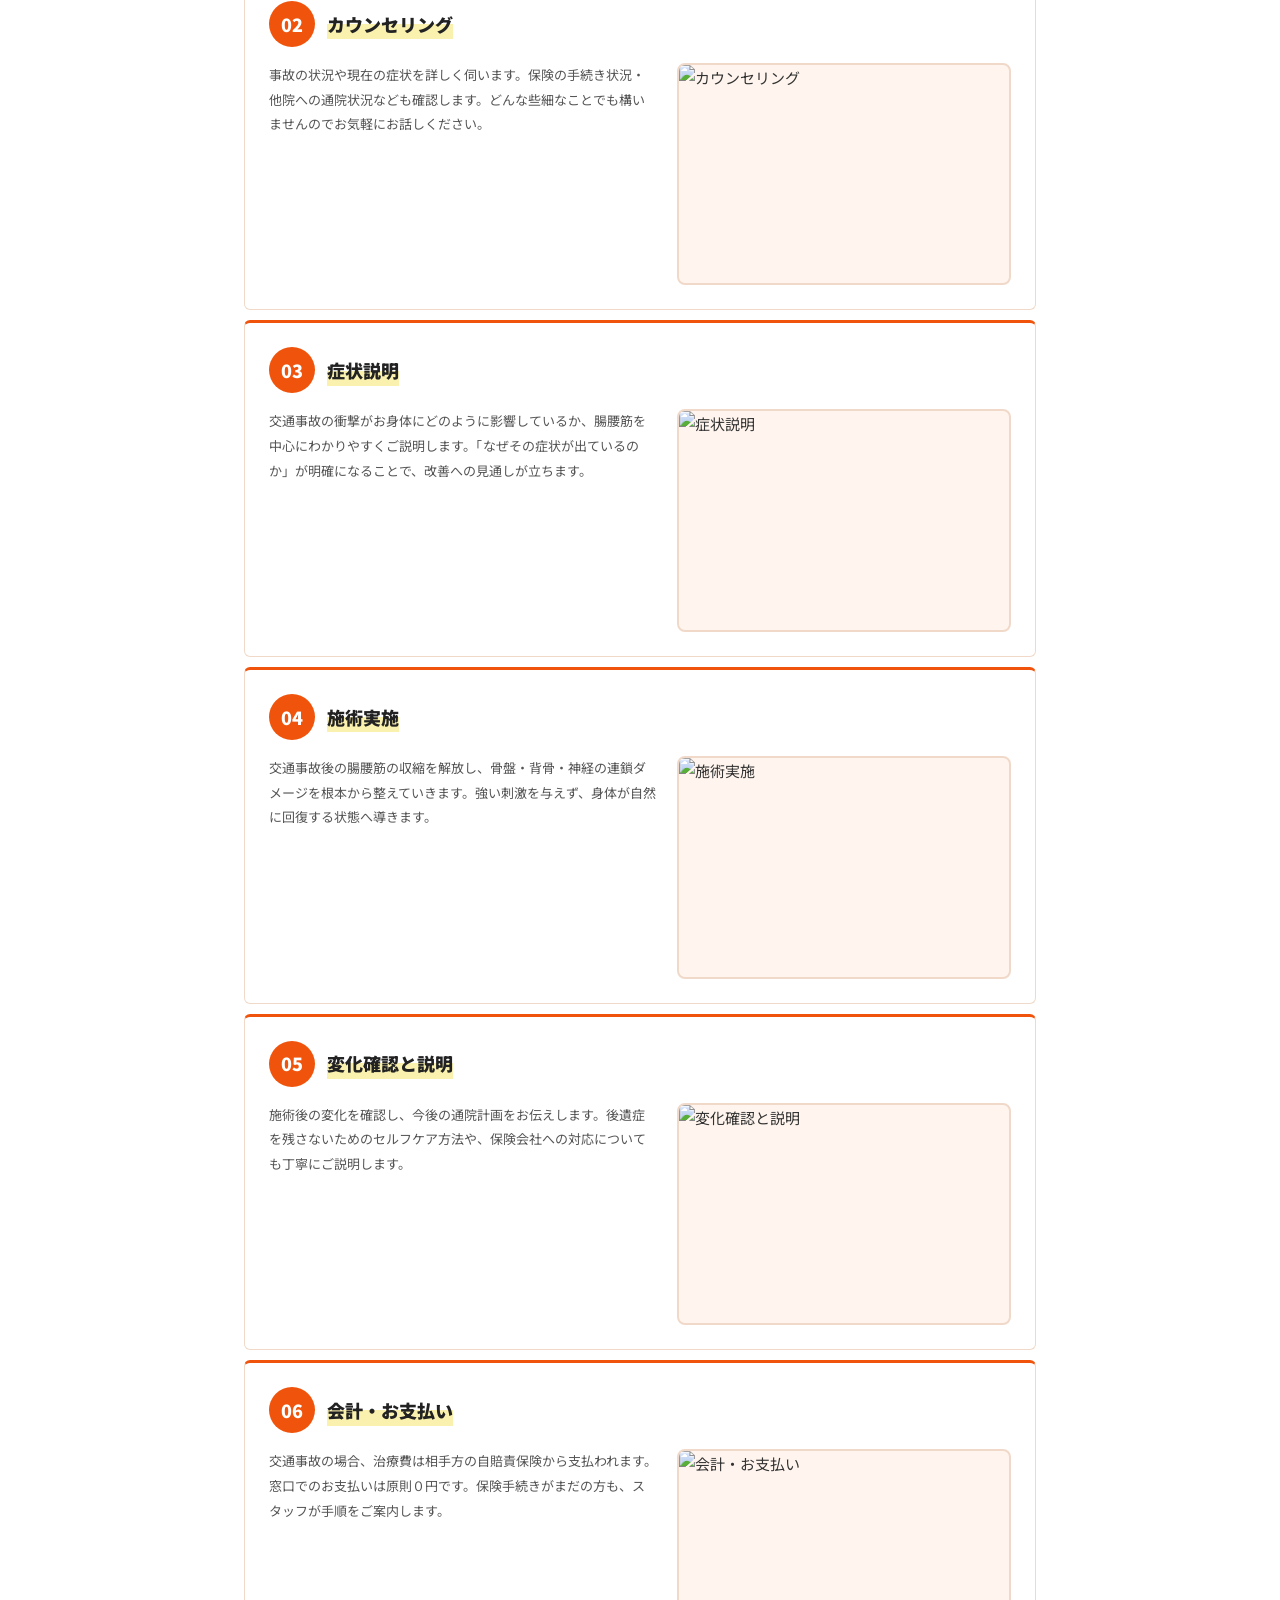
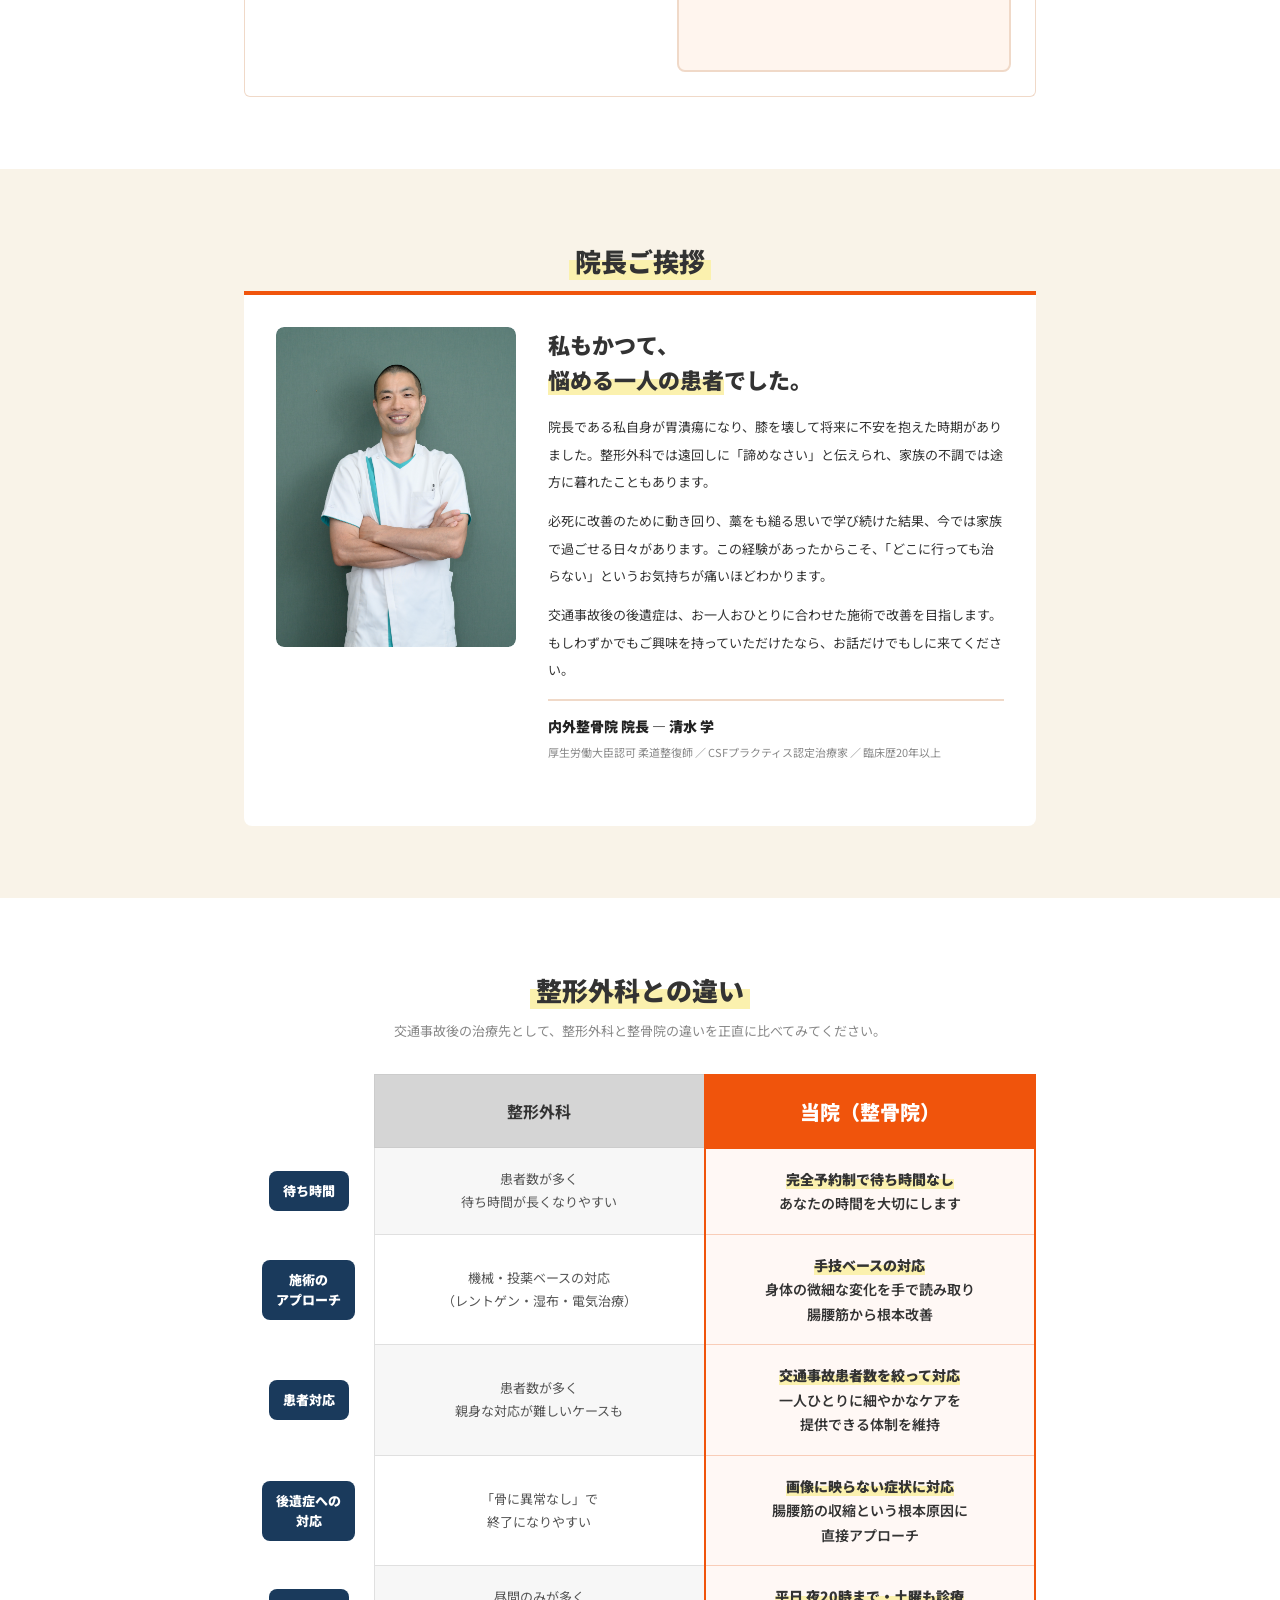
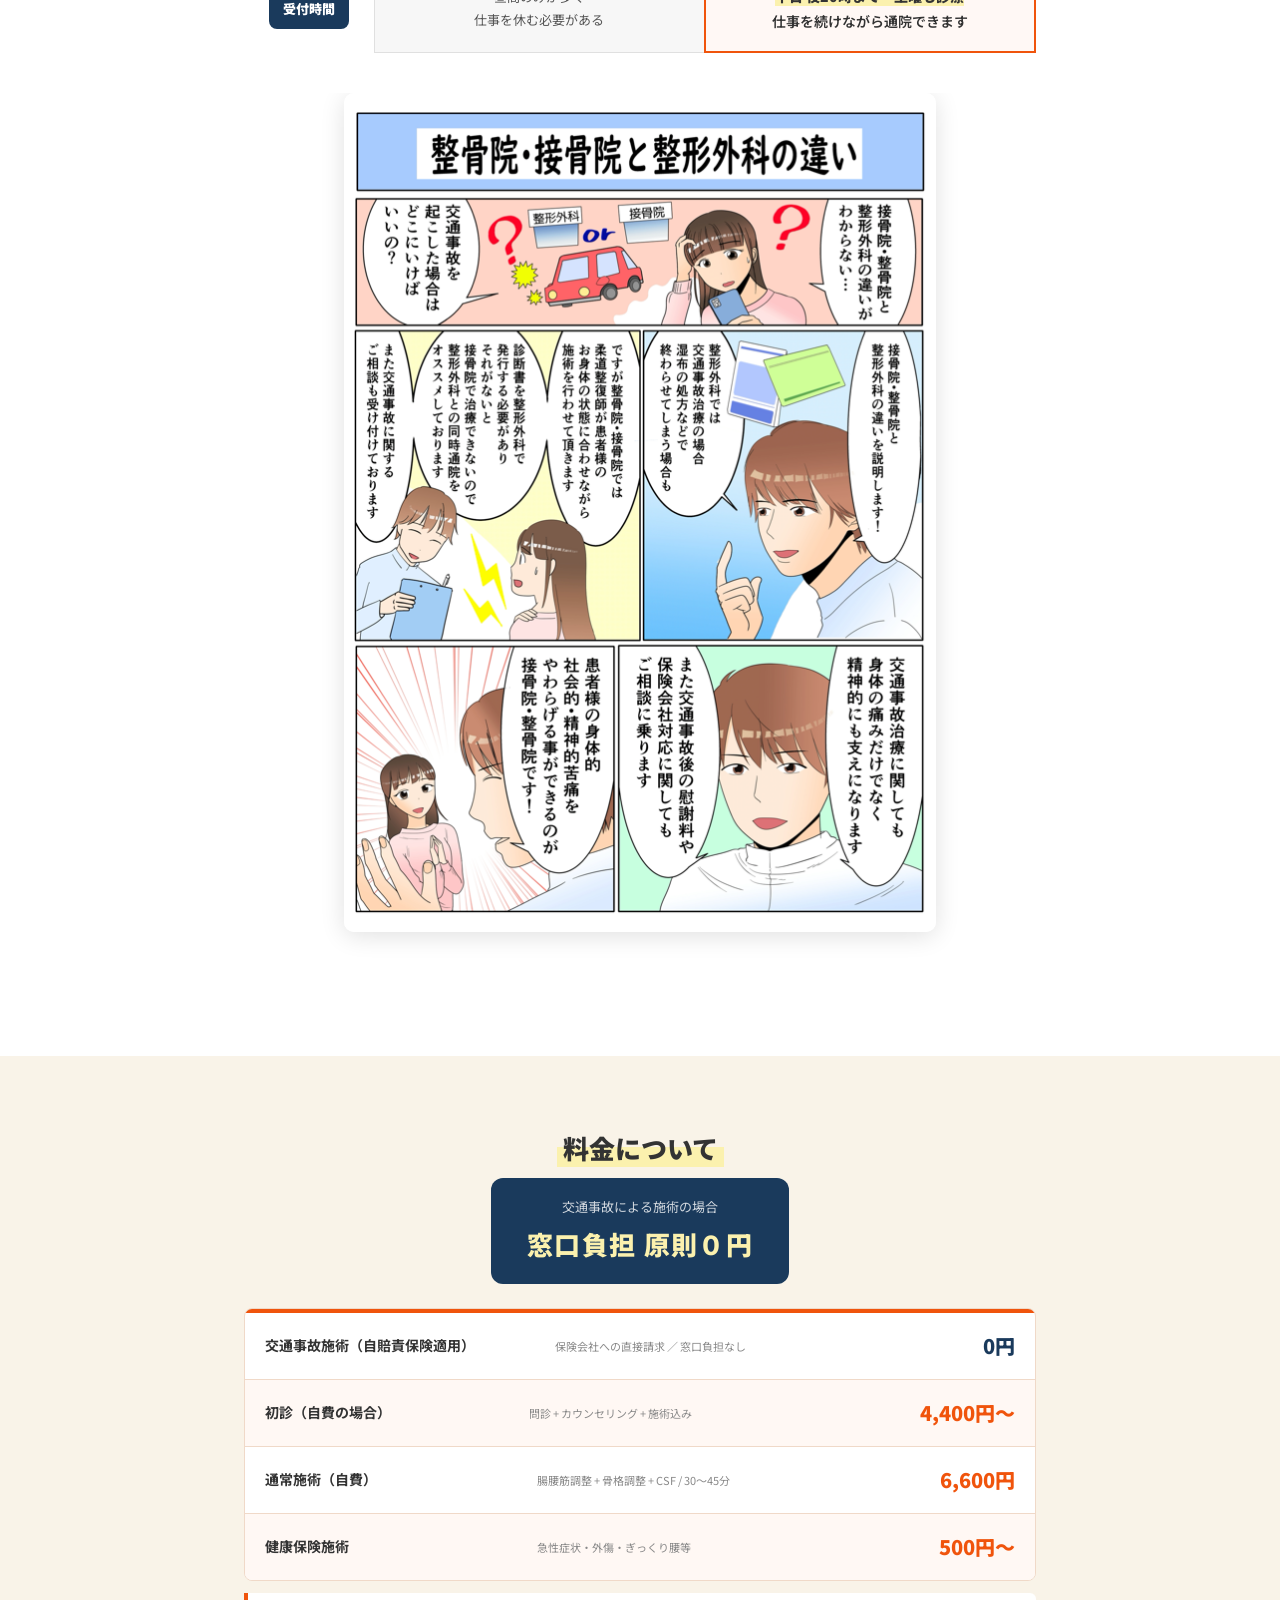
==== commit 4e787814: "エキテンタブのスコアリンク重複を解消 ウィジェット内にスコア・件数表示が含まれるため、上部の スコアリンク（ekiten-score）が重複していた。スコアリンクを 削除してウィジェットのみに統一。 " ====
--- a/index_v2.html
+++ b/index_v2.html
@@ -113,7 +113,8 @@
 .ekiten-num{font-size:26px;font-weight:900;color:#222;line-height:1}
 .ekiten-count{font-size:13px;color:#888}
 .ekiten-arrow{margin-left:auto;font-size:13px;font-weight:700;color:#f0540c}
-.ekiten-widget-slot{min-height:80px;border:2px dashed #f0d9c8;border-radius:8px;padding:20px;background:#fffaf7}
+.ekiten-widget-slot{border-radius:8px;background:#fff}
+.ekiten-widget-slot iframe{width:100%!important;min-height:720px!important}
 .widget-ph-txt{font-size:12px;color:#bbb;text-align:center;line-height:2}
 
 /* ===== 症状チェックリスト（交通事故版）===== */
@@ -556,15 +557,6 @@
       </div>
     </div>
     <div id="tab4" class="tab-pane">
-      <div class="ekiten-score">
-        <a href="https://www.ekiten.jp/shop_69795969/" target="_blank" rel="noopener" class="ekiten-score-link">
-          <span class="ekiten-logo">エキテン</span>
-          <span class="ekiten-stars">★★★★★</span>
-          <span class="ekiten-num">4.68</span>
-          <span class="ekiten-count">（51件）</span>
-          <span class="ekiten-arrow">口コミをすべて見る →</span>
-        </a>
-      </div>
       <div class="ekiten-widget-slot">
         <div class="ekiten-gadget" data-gadget-type="review_panel" data-shop-id="69795969" style="display: none"></div><script src="https://static.ekiten.jp/js/gadget.js" async="async" defer="defer" charset="UTF-8"></script>
       </div>
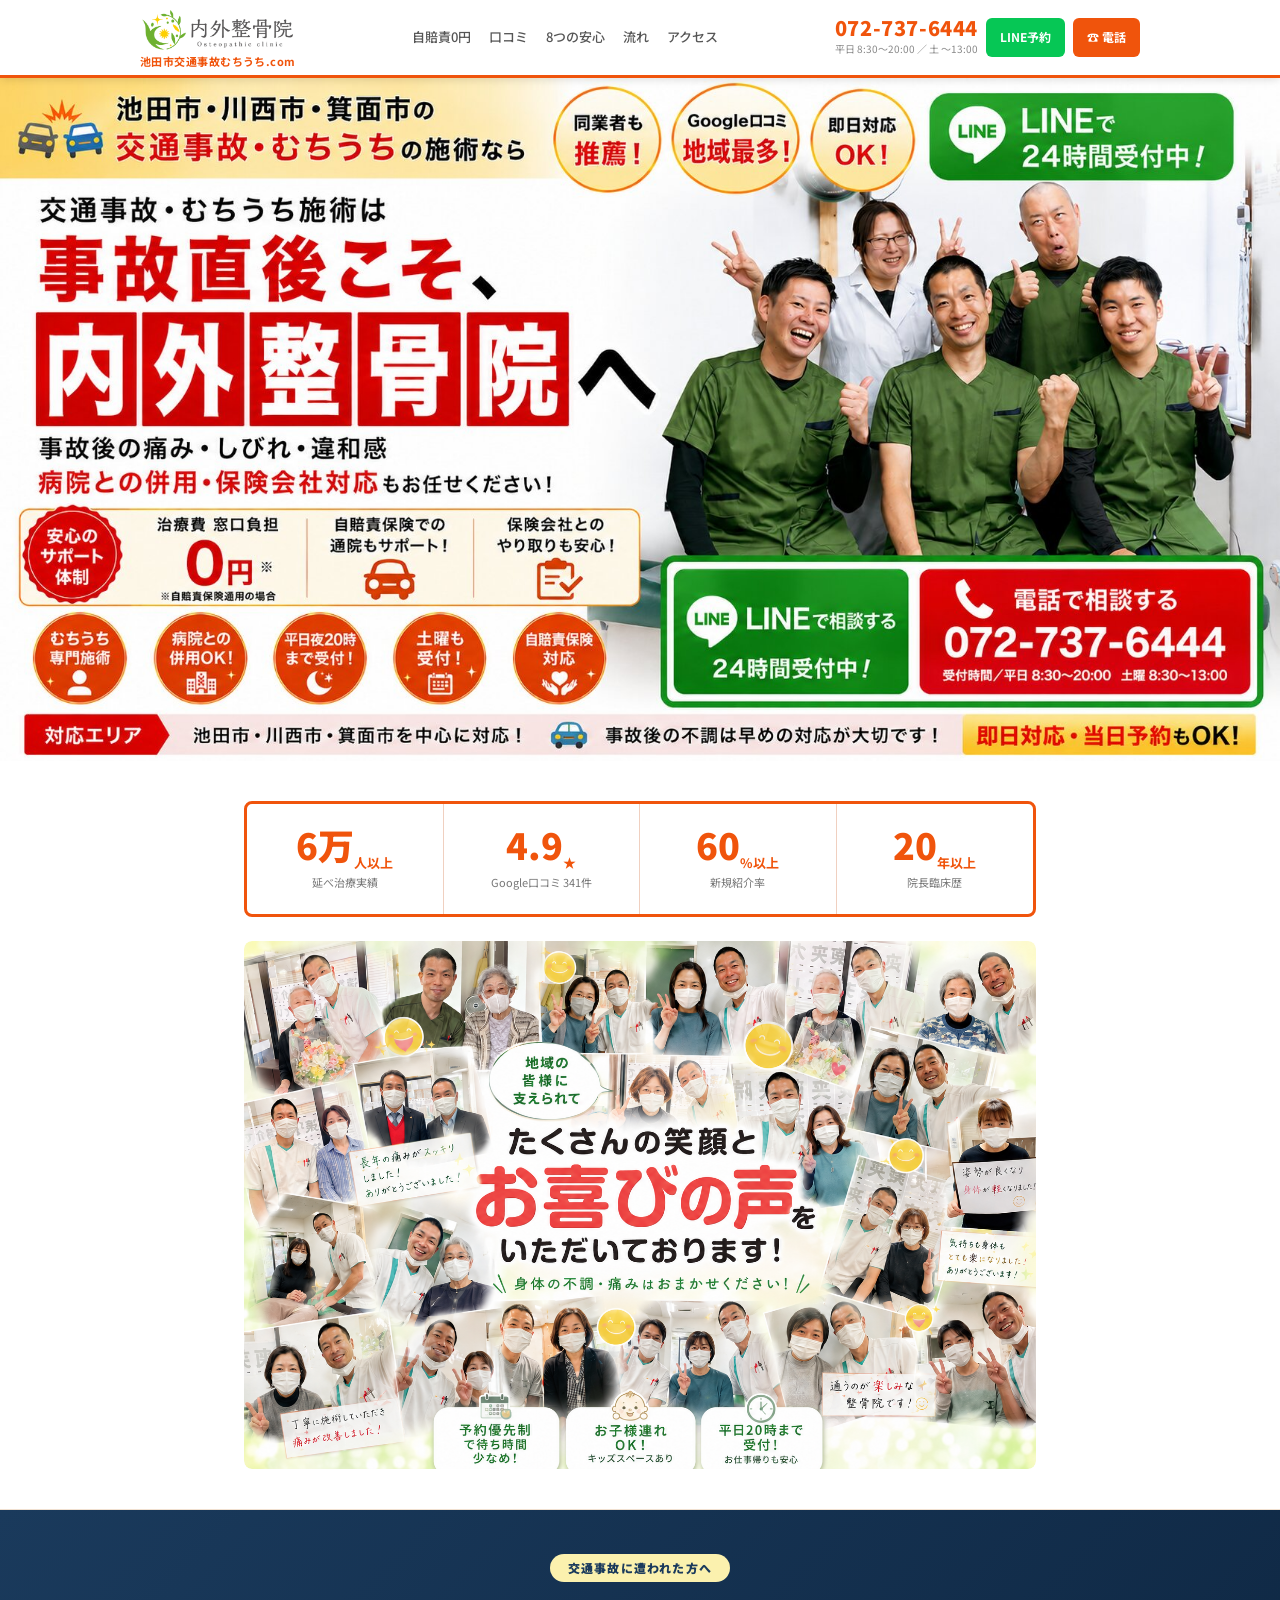
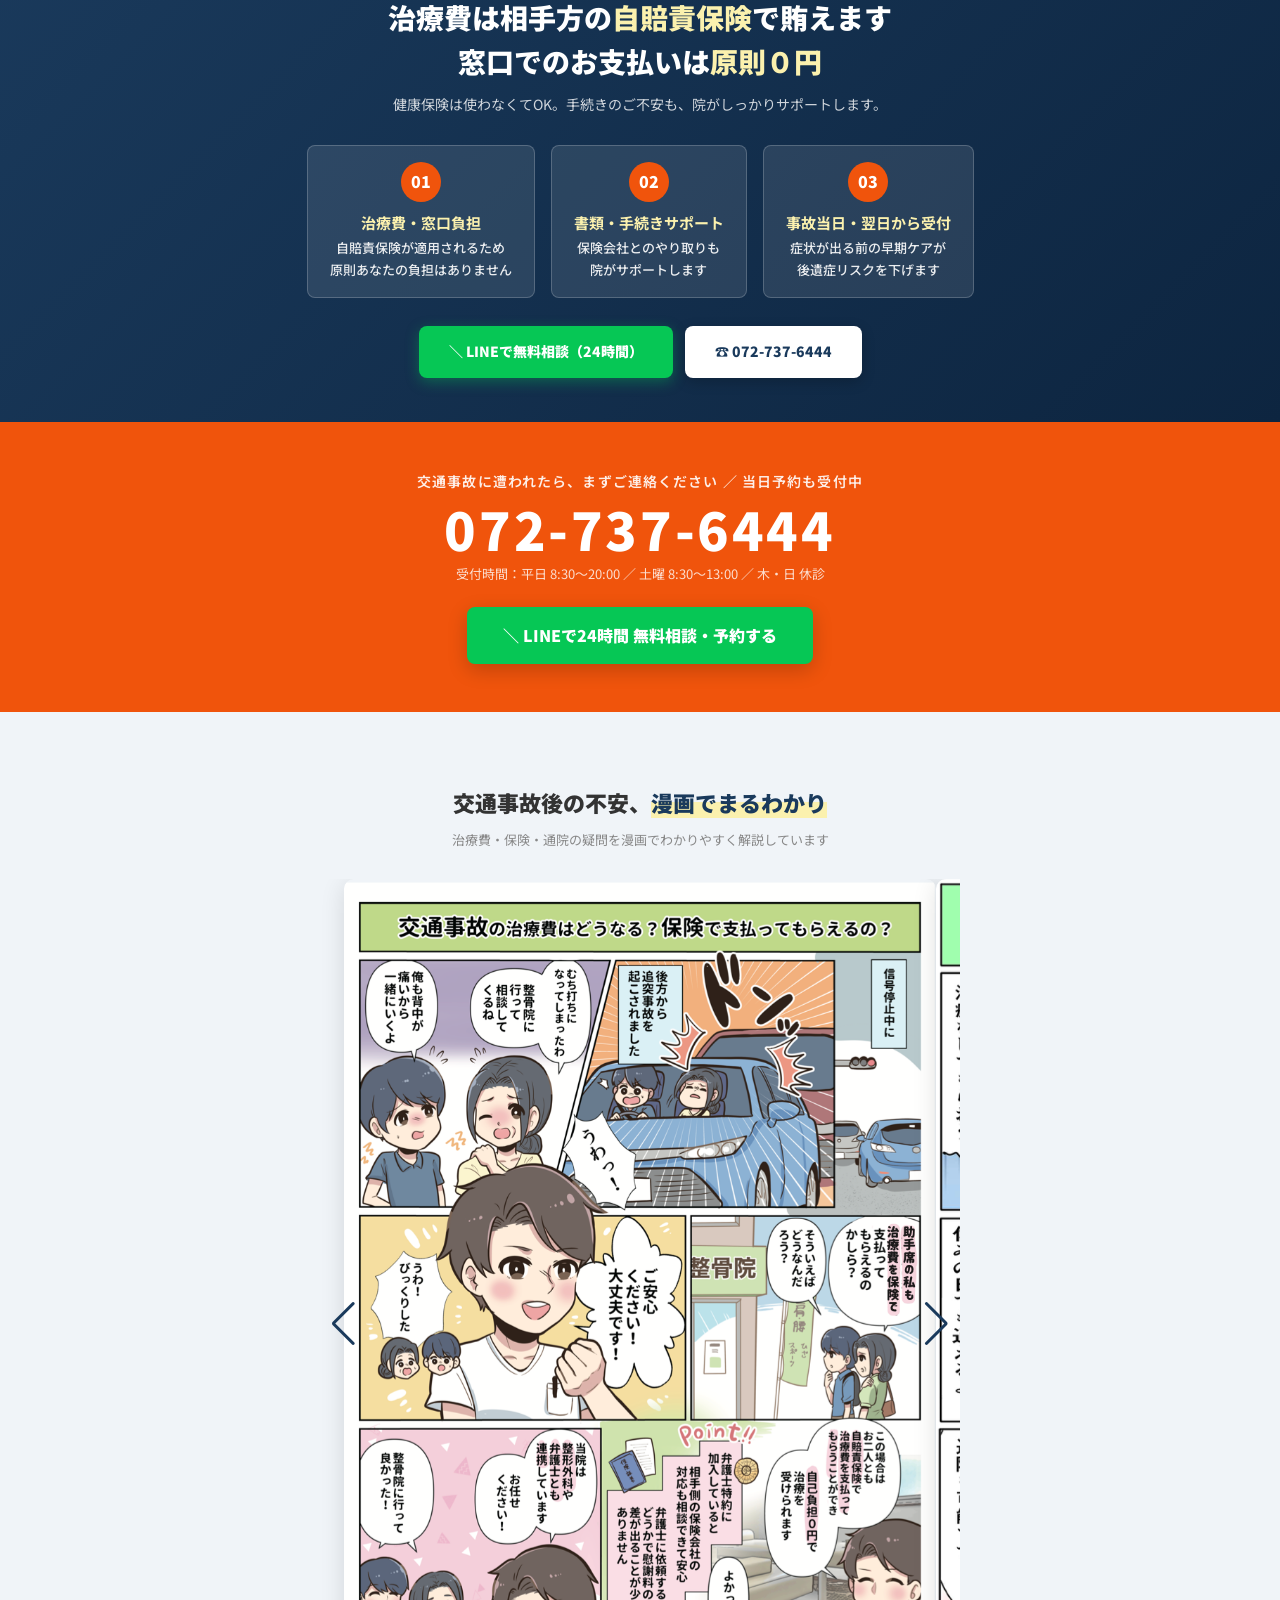
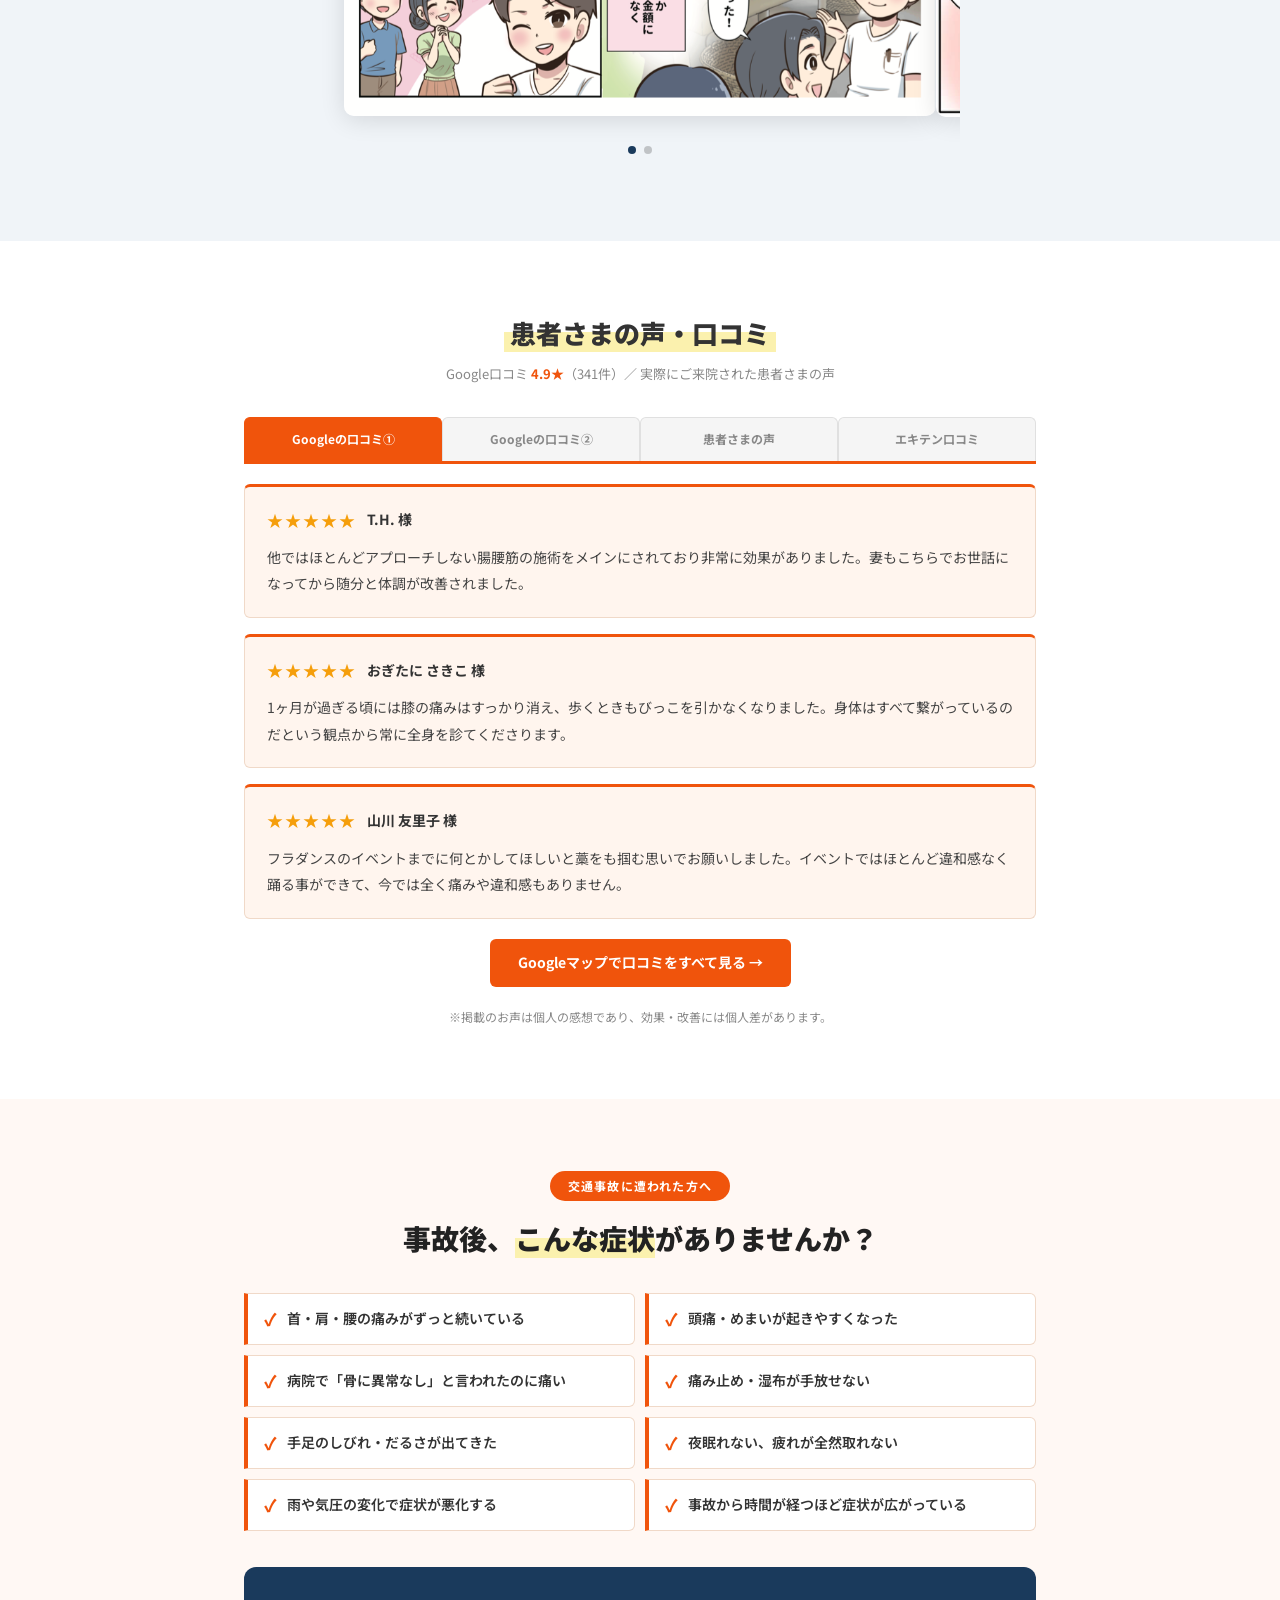
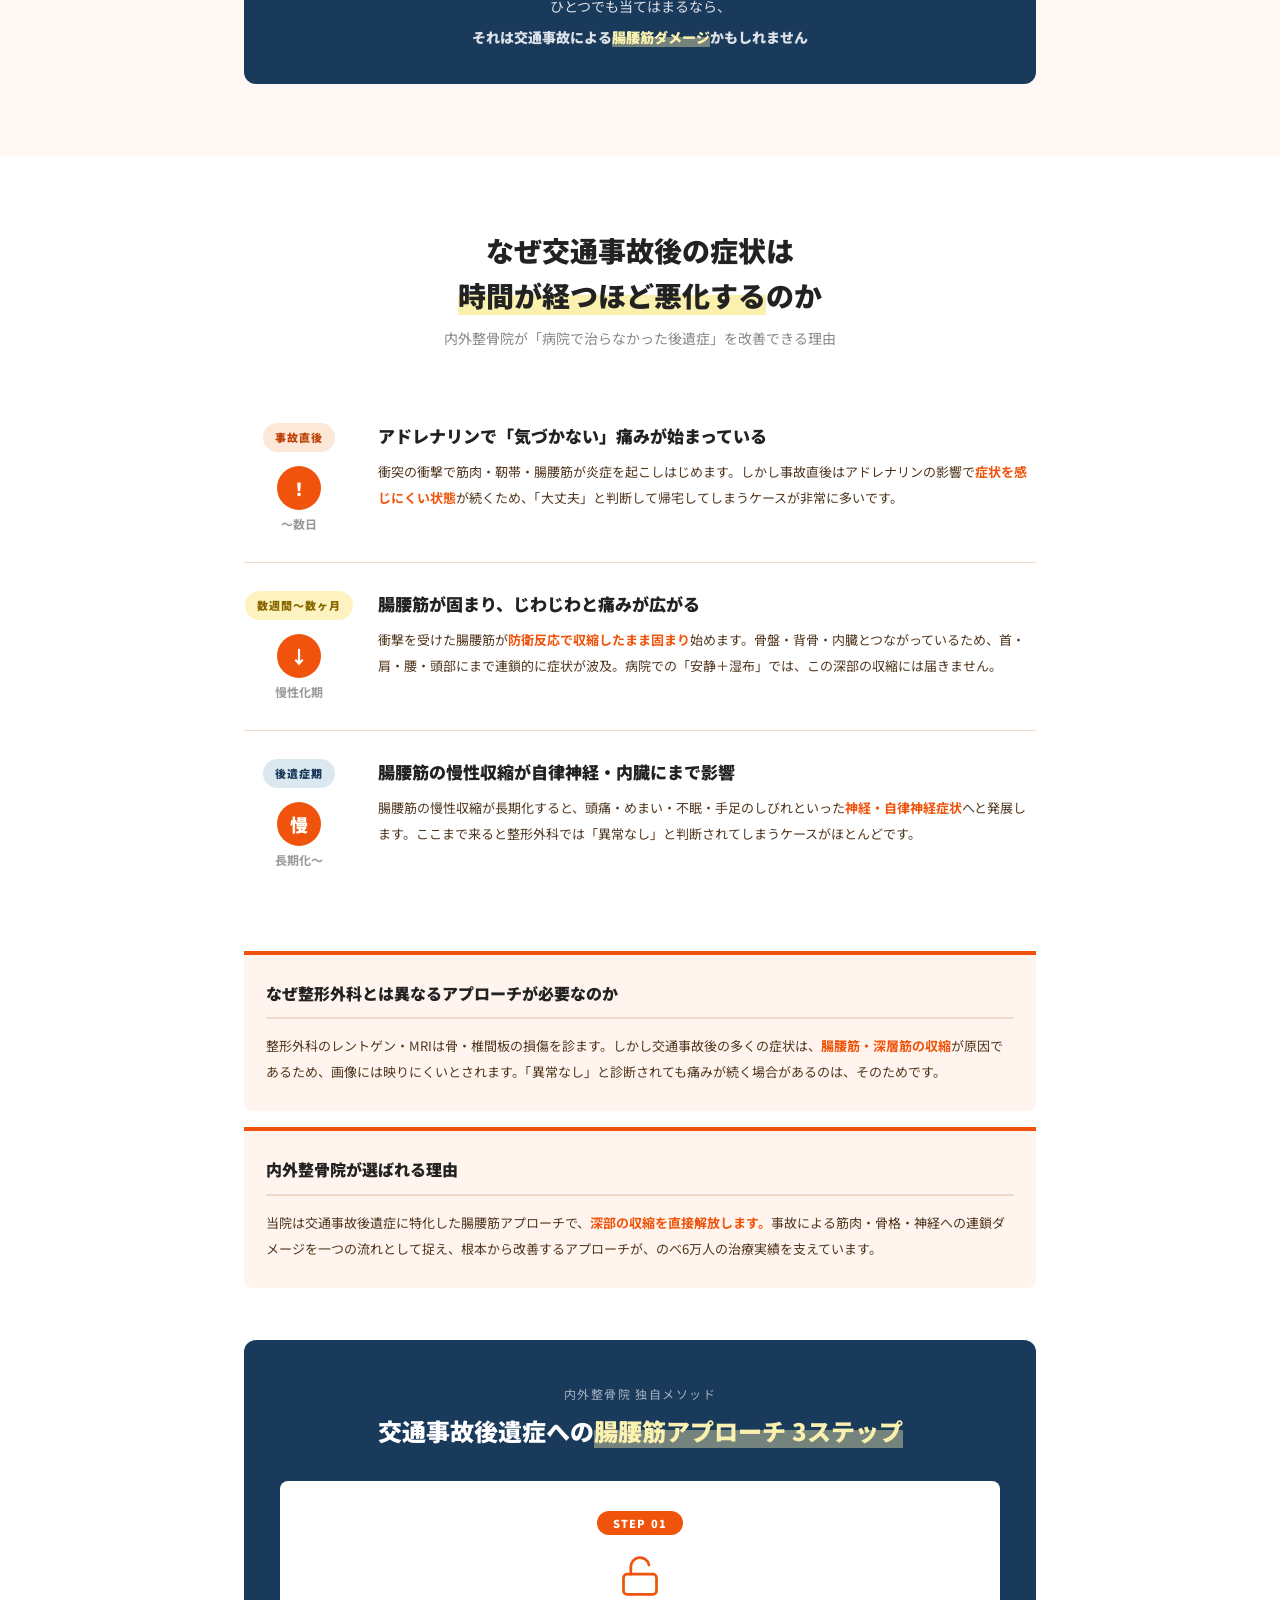
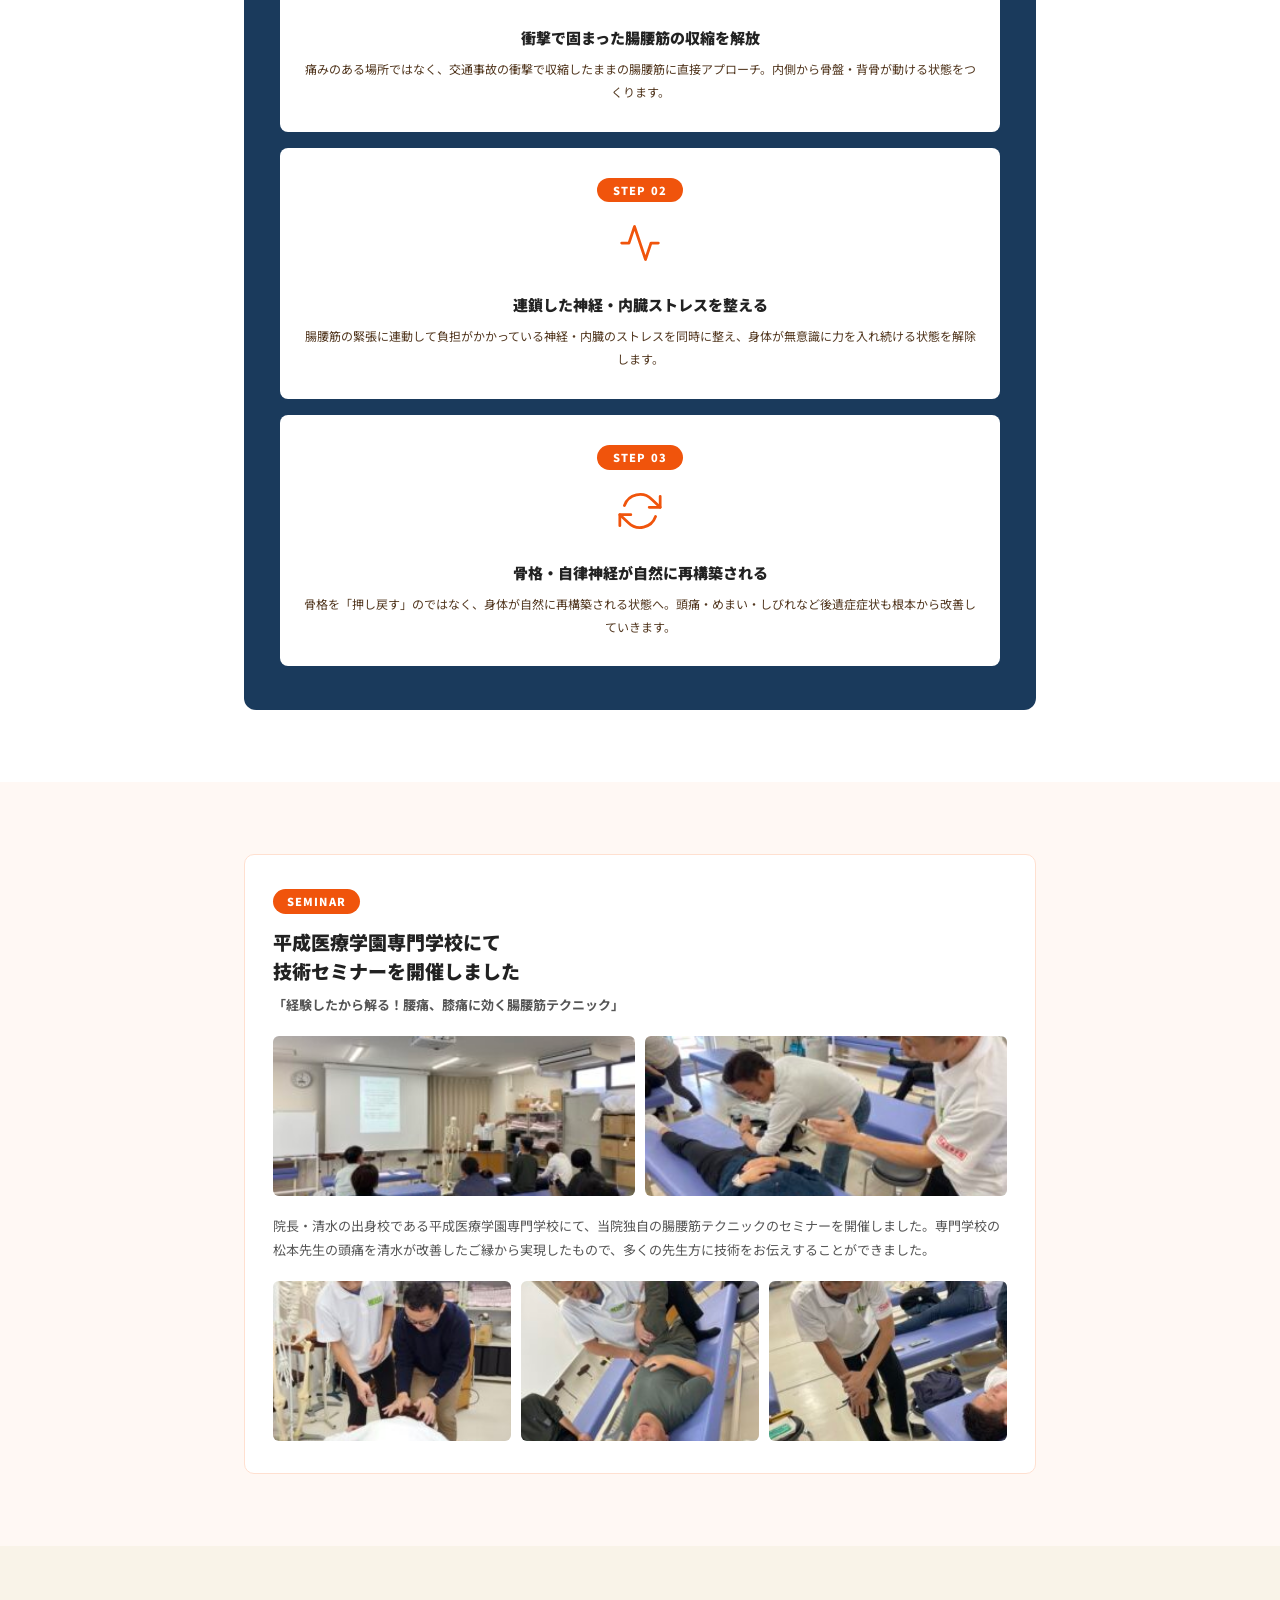
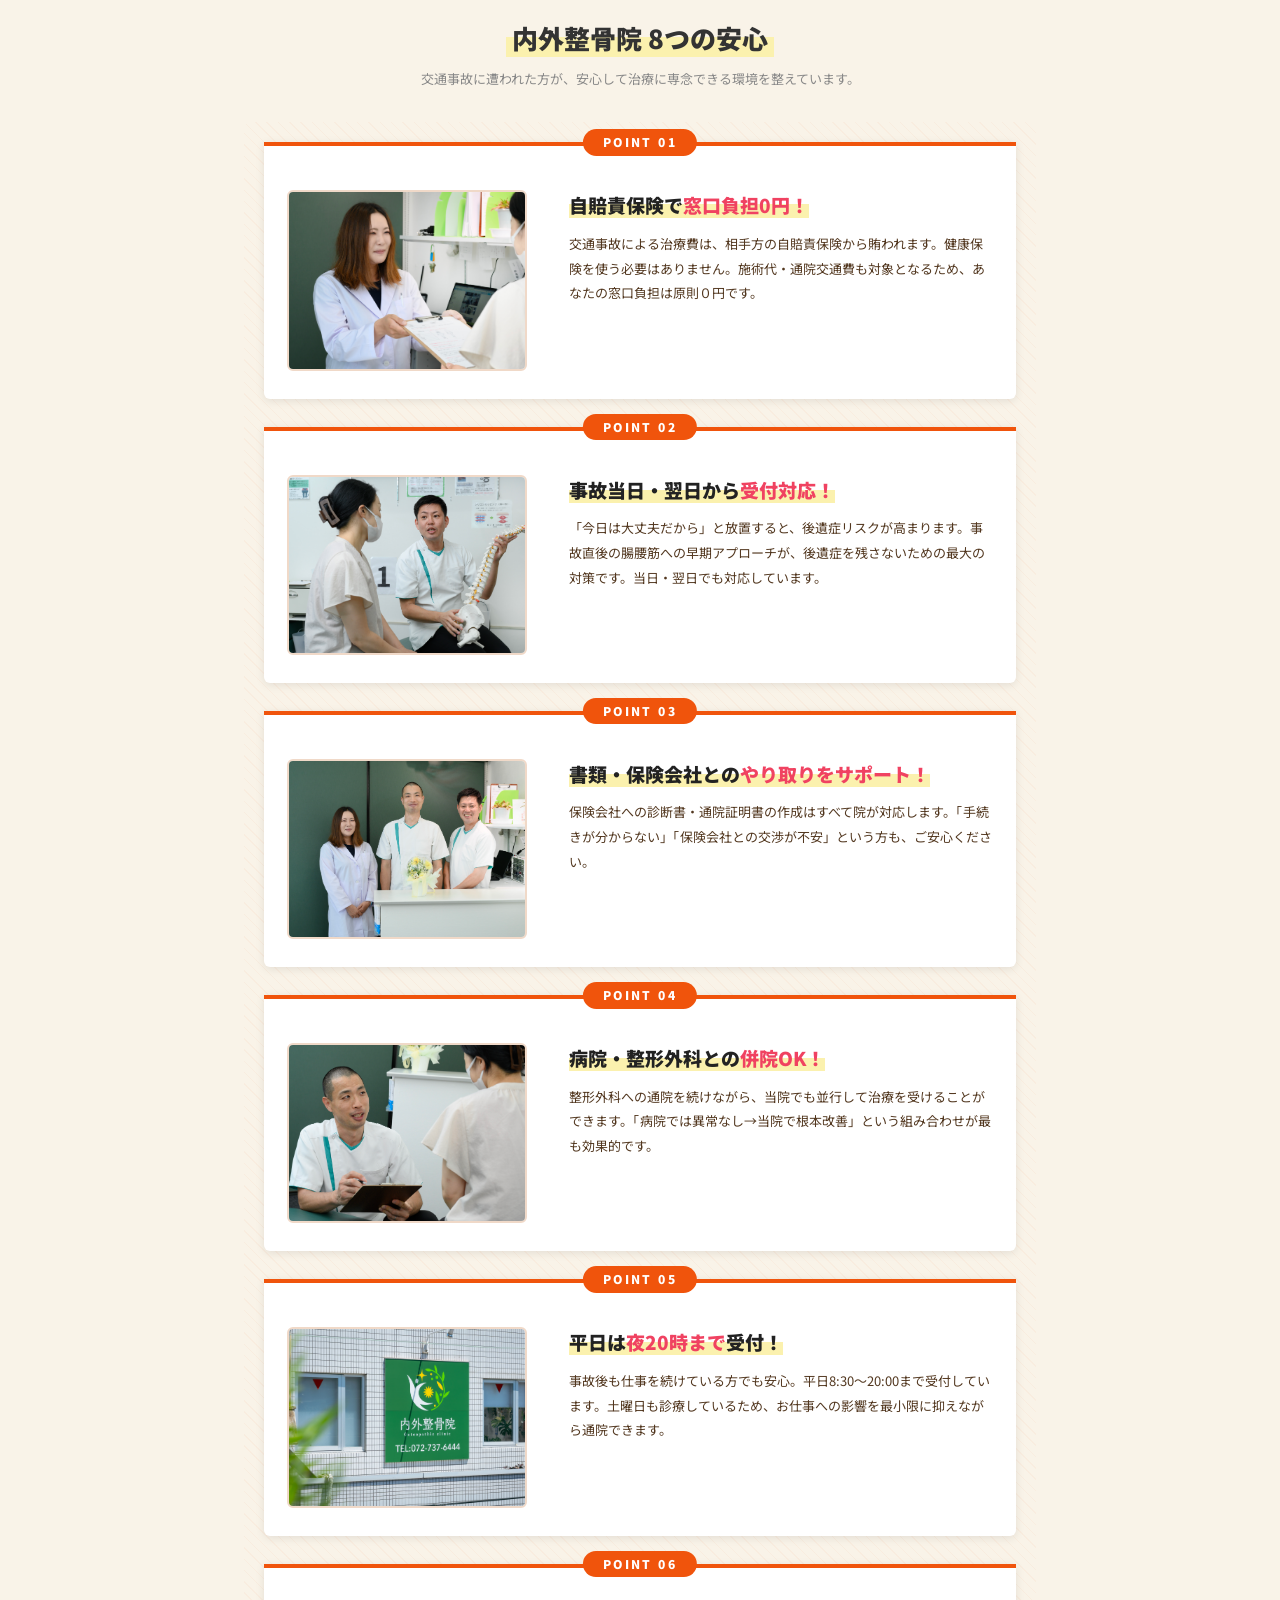
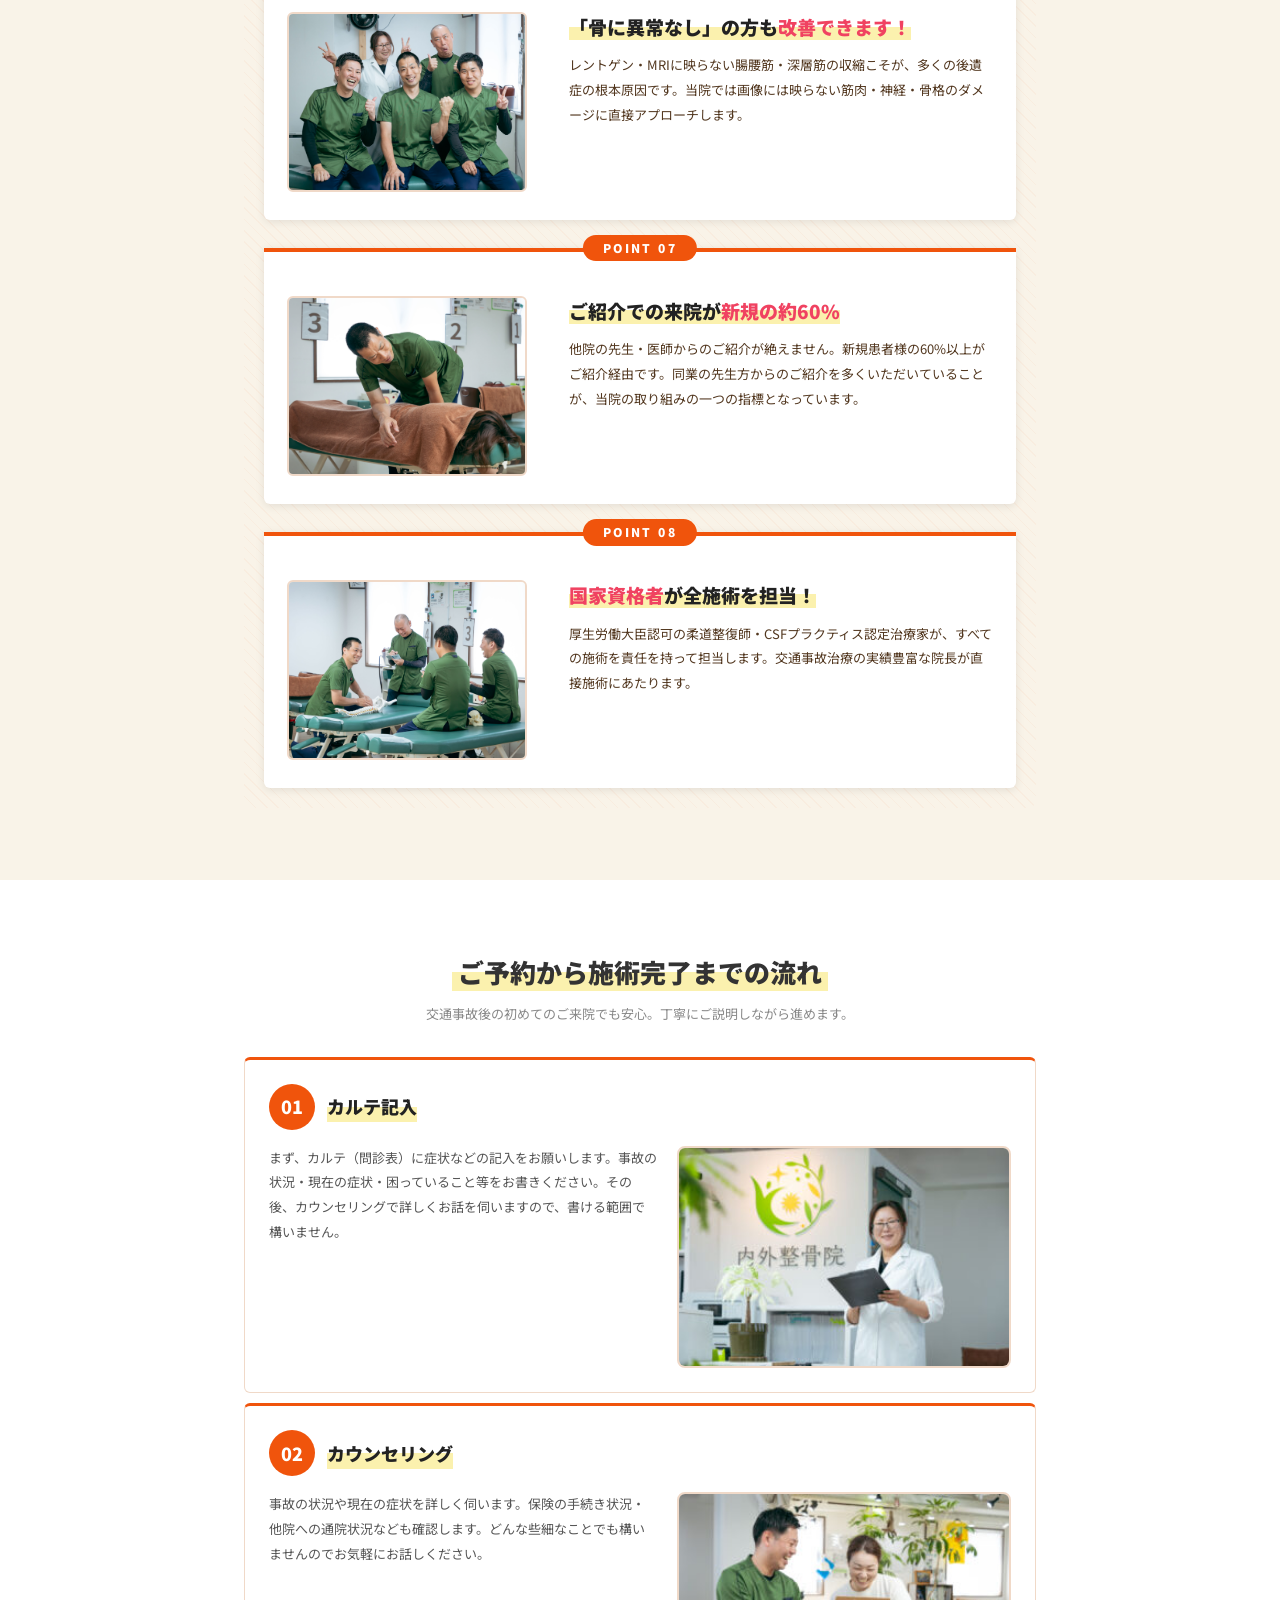
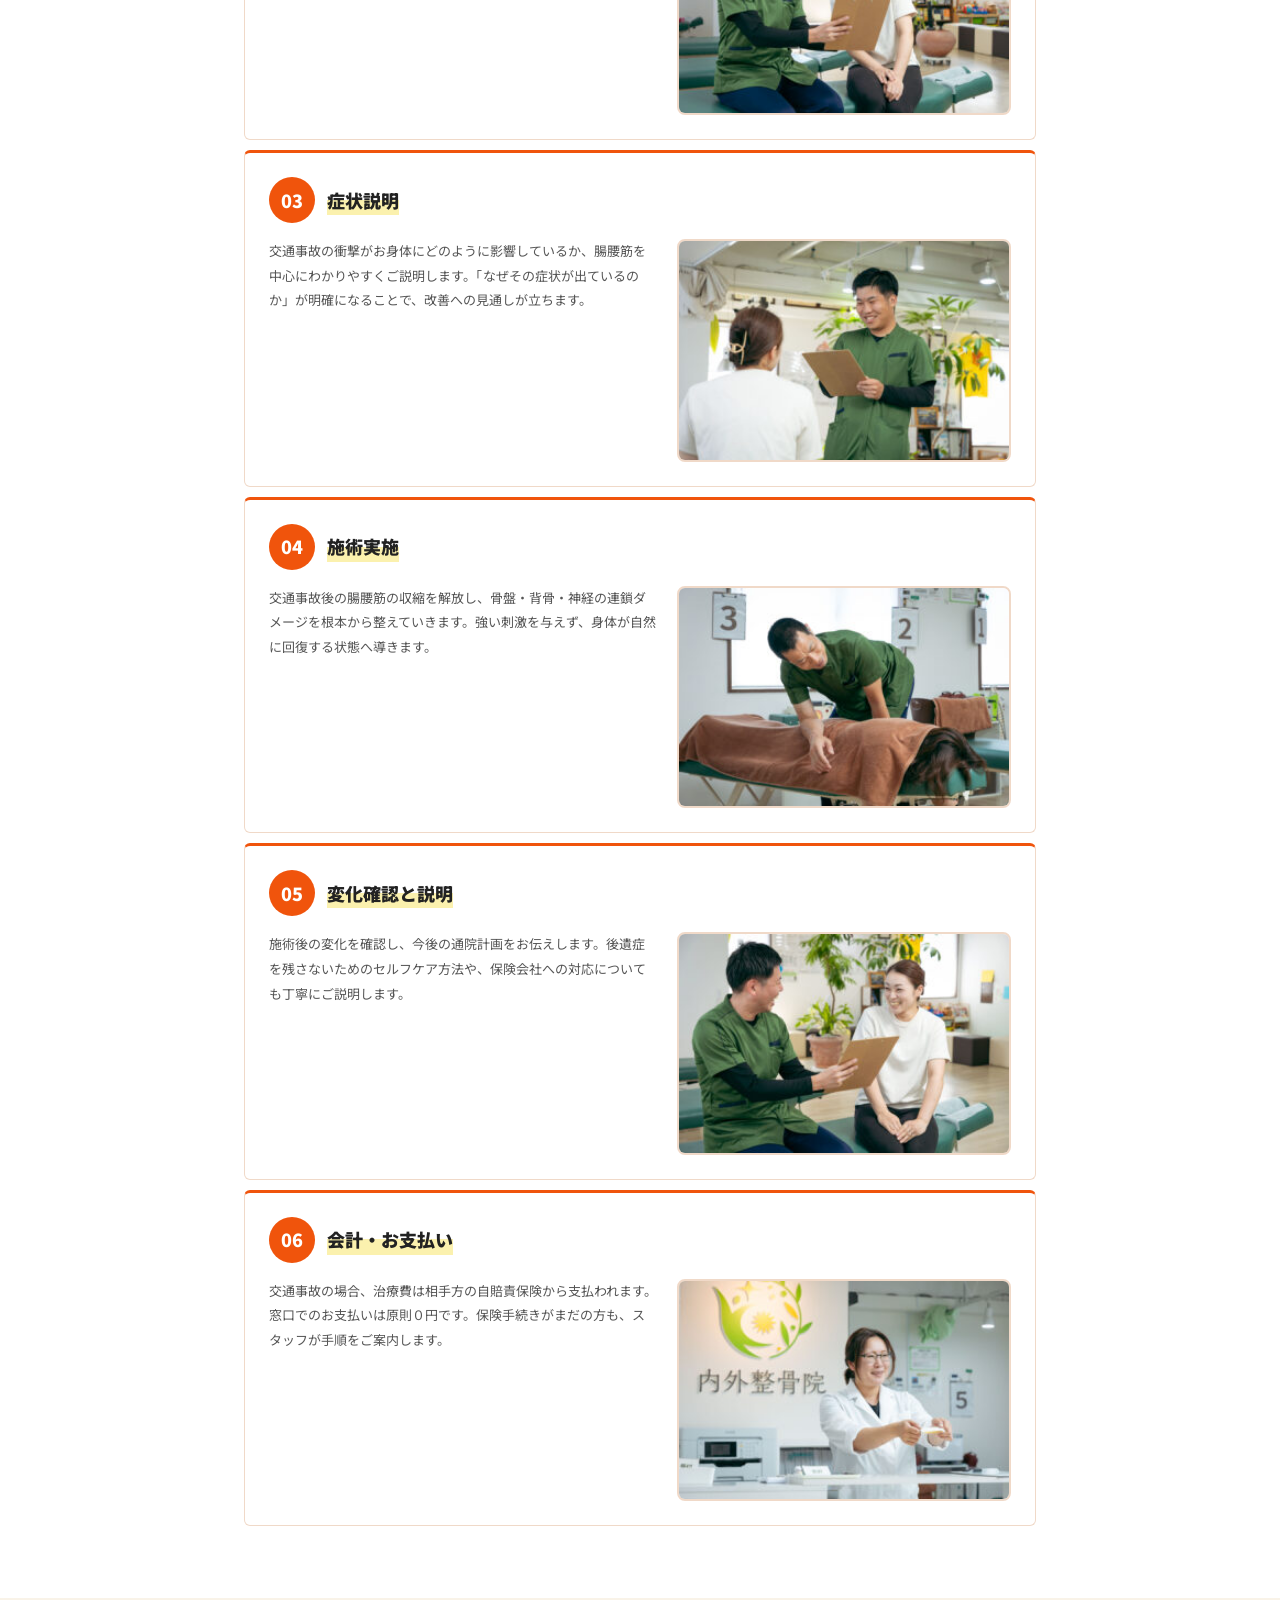
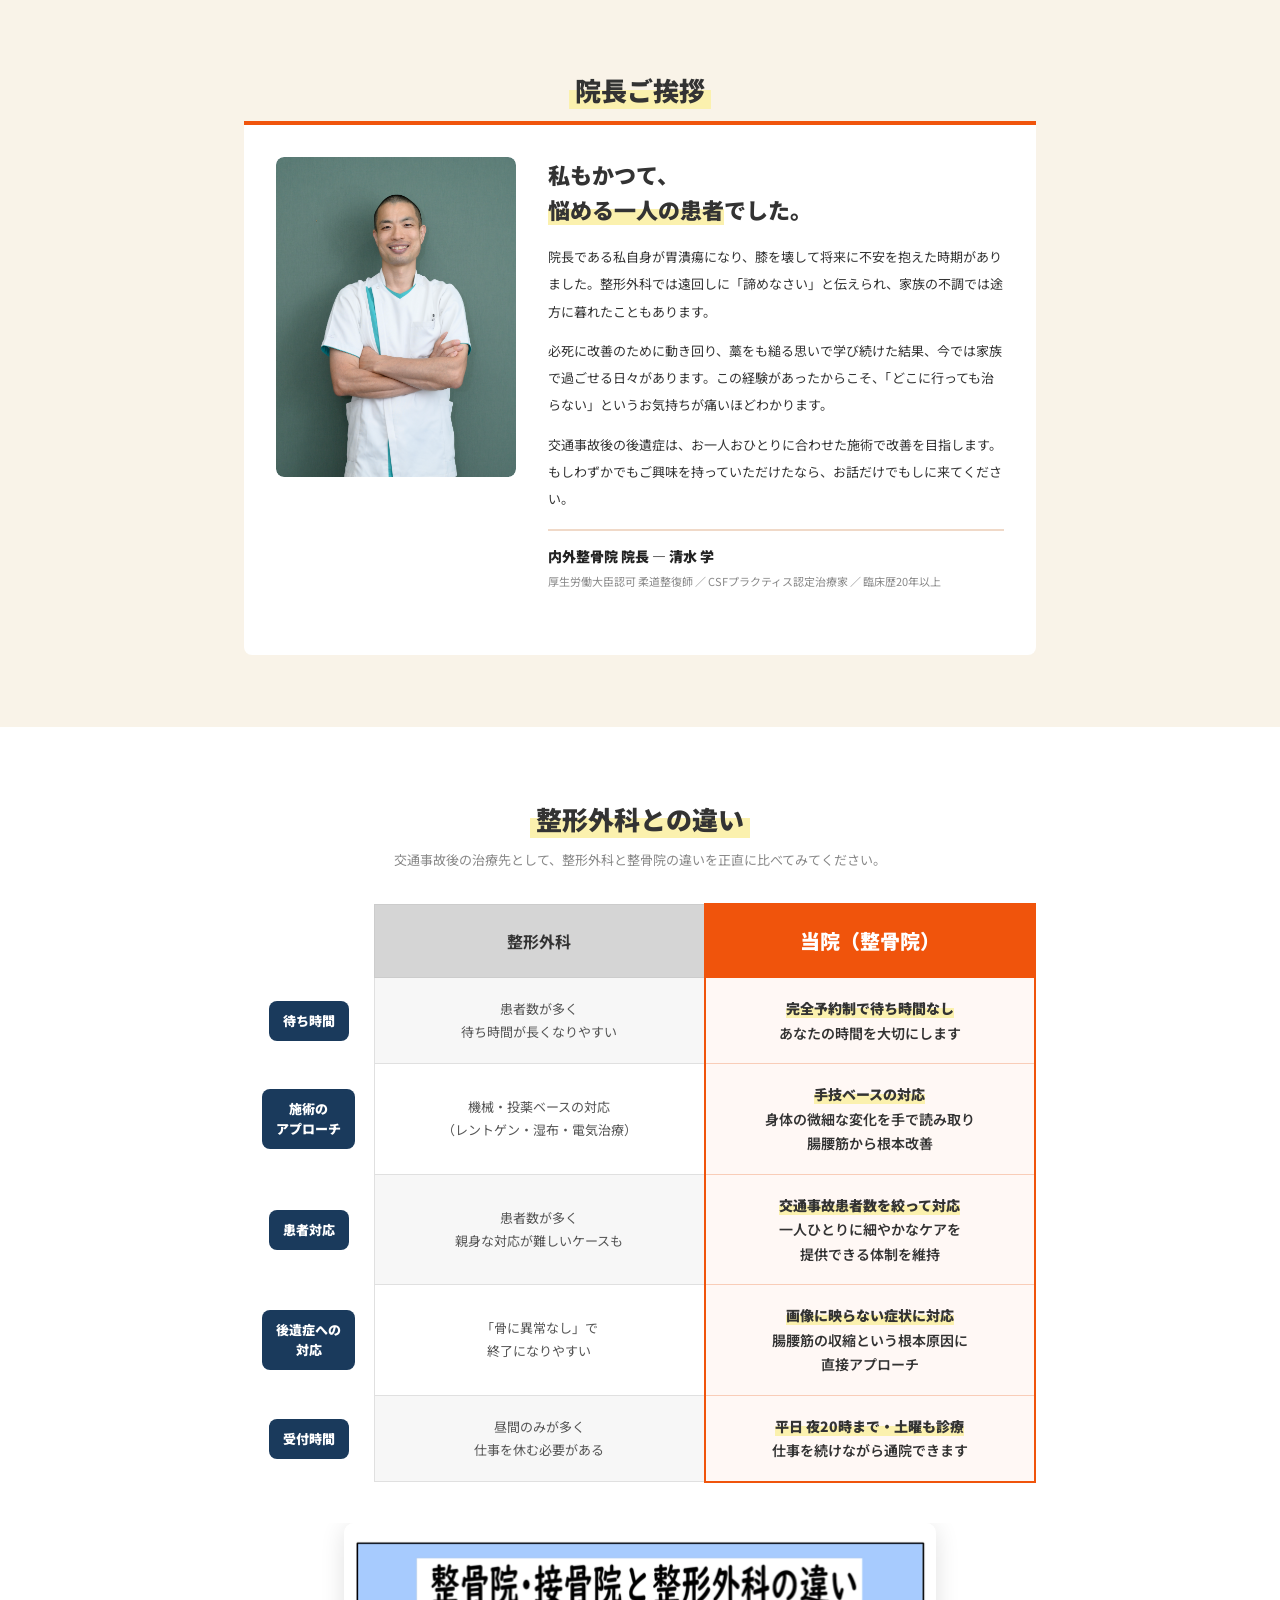
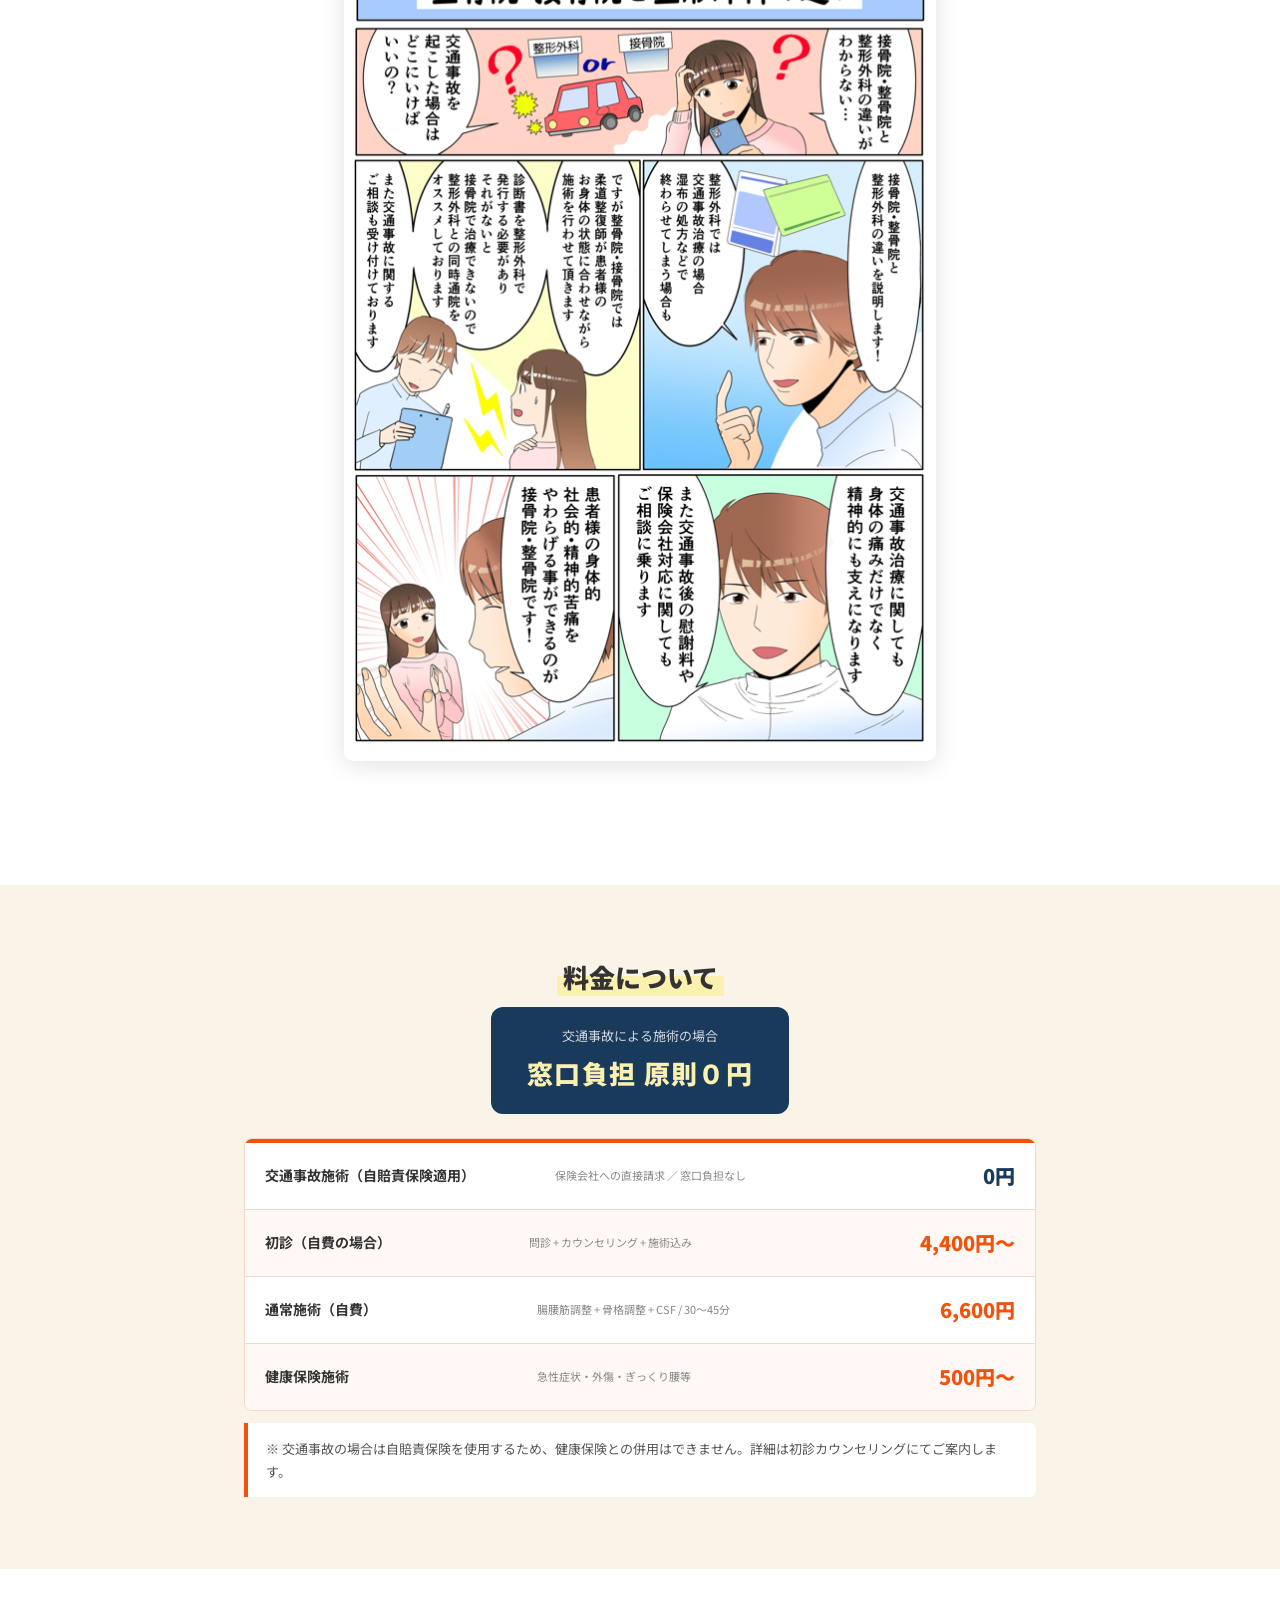
==== commit 37109202: "本番納品準備：FV最新版差し替え・他社直リンク画像のローカル化 - FV(PC/SP)を最新版（地域最多！表記）に差し替え - セミナー5枚・施術の流れ6枚をikeda-daiichi.com直リンク" ====
--- a/index_v2.html
+++ b/index_v2.html
@@ -682,14 +682,14 @@
       <h3>平成医療学園専門学校にて<br>技術セミナーを開催しました</h3>
       <p class="seminar-subtitle">「経験したから解る！腰痛、膝痛に効く腸腰筋テクニック」</p>
       <div class="seminar-photos">
-        <img src="https://ikeda-daiichi.com/wp-content/uploads/2024/01/IMG_3880-2-300x225.jpg" alt="腸腰筋セミナー風景1">
-        <img src="https://ikeda-daiichi.com/wp-content/uploads/2024/01/IMG_3889-2-300x225.jpg" alt="腸腰筋セミナー風景2">
+        <img src="seminar1.jpg" alt="腸腰筋セミナー風景1">
+        <img src="seminar2.jpg" alt="腸腰筋セミナー風景2">
       </div>
       <p>院長・清水の出身校である平成医療学園専門学校にて、当院独自の腸腰筋テクニックのセミナーを開催しました。専門学校の松本先生の頭痛を清水が改善したご縁から実現したもので、多くの先生方に技術をお伝えすることができました。</p>
       <div class="seminar-photos-3">
-        <img src="https://ikeda-daiichi.com/wp-content/uploads/2024/01/IMG_3878-2-225x300.jpg" alt="腸腰筋セミナー風景3">
-        <img src="https://ikeda-daiichi.com/wp-content/uploads/2024/01/IMG_3865-225x300.jpg" alt="腸腰筋セミナー風景4">
-        <img src="https://ikeda-daiichi.com/wp-content/uploads/2024/01/IMG_3866-225x300.jpg" alt="腸腰筋セミナー風景5">
+        <img src="seminar3.jpg" alt="腸腰筋セミナー風景3">
+        <img src="seminar4.jpg" alt="腸腰筋セミナー風景4">
+        <img src="seminar5.jpg" alt="腸腰筋セミナー風景5">
       </div>
     </div>
   </div>
@@ -773,7 +773,7 @@
         <div class="flow-item-head"><div class="f-num">01</div><span class="f-title">カルテ記入</span></div>
         <div class="flow-item-inner">
           <p class="f-body">まず、カルテ（問診表）に症状などの記入をお願いします。事故の状況・現在の症状・困っていること等をお書きください。その後、カウンセリングで詳しくお話を伺いますので、書ける範囲で構いません。</p>
-          <div class="f-img"><img src="https://ikeda-daiichi.com/wp-content/uploads/2025/12/20250715-E6R_9626-300x200.jpg" alt="カルテ記入"></div>
+          <div class="f-img"><img src="flow01.jpg" alt="カルテ記入"></div>
         </div>
       </div>
 
@@ -781,7 +781,7 @@
         <div class="flow-item-head"><div class="f-num">02</div><span class="f-title">カウンセリング</span></div>
         <div class="flow-item-inner">
           <p class="f-body">事故の状況や現在の症状を詳しく伺います。保険の手続き状況・他院への通院状況なども確認します。どんな些細なことでも構いませんのでお気軽にお話しください。</p>
-          <div class="f-img"><img src="https://ikeda-daiichi.com/wp-content/uploads/2025/10/20250715-E6R_9733-300x200.jpg" alt="カウンセリング"></div>
+          <div class="f-img"><img src="flow02.jpg" alt="カウンセリング"></div>
         </div>
       </div>
 
@@ -789,7 +789,7 @@
         <div class="flow-item-head"><div class="f-num">03</div><span class="f-title">症状説明</span></div>
         <div class="flow-item-inner">
           <p class="f-body">交通事故の衝撃がお身体にどのように影響しているか、腸腰筋を中心にわかりやすくご説明します。「なぜその症状が出ているのか」が明確になることで、改善への見通しが立ちます。</p>
-          <div class="f-img"><img src="https://ikeda-daiichi.com/wp-content/uploads/2025/12/20250715-E6R_9751-300x200.jpg" alt="症状説明"></div>
+          <div class="f-img"><img src="flow03.jpg" alt="症状説明"></div>
         </div>
       </div>
 
@@ -797,7 +797,7 @@
         <div class="flow-item-head"><div class="f-num">04</div><span class="f-title">施術実施</span></div>
         <div class="flow-item-inner">
           <p class="f-body">交通事故後の腸腰筋の収縮を解放し、骨盤・背骨・神経の連鎖ダメージを根本から整えていきます。強い刺激を与えず、身体が自然に回復する状態へ導きます。</p>
-          <div class="f-img"><img src="https://ikeda-daiichi.com/wp-content/uploads/2025/10/20250715-E6R_9525-300x200.jpg" alt="施術実施"></div>
+          <div class="f-img"><img src="flow04.jpg" alt="施術実施"></div>
         </div>
       </div>
 
@@ -805,7 +805,7 @@
         <div class="flow-item-head"><div class="f-num">05</div><span class="f-title">変化確認と説明</span></div>
         <div class="flow-item-inner">
           <p class="f-body">施術後の変化を確認し、今後の通院計画をお伝えします。後遺症を残さないためのセルフケア方法や、保険会社への対応についても丁寧にご説明します。</p>
-          <div class="f-img"><img src="https://ikeda-daiichi.com/wp-content/uploads/2025/12/20250715-E6R_9738-1-300x200.jpg" alt="変化確認と説明"></div>
+          <div class="f-img"><img src="flow05.jpg" alt="変化確認と説明"></div>
         </div>
       </div>
 
@@ -813,7 +813,7 @@
         <div class="flow-item-head"><div class="f-num">06</div><span class="f-title">会計・お支払い</span></div>
         <div class="flow-item-inner">
           <p class="f-body">交通事故の場合、治療費は相手方の自賠責保険から支払われます。窓口でのお支払いは原則０円です。保険手続きがまだの方も、スタッフが手順をご案内します。</p>
-          <div class="f-img"><img src="https://ikeda-daiichi.com/wp-content/uploads/2025/12/20250715-E6R_9638-300x200.jpg" alt="会計・お支払い"></div>
+          <div class="f-img"><img src="flow06.jpg" alt="会計・お支払い"></div>
         </div>
       </div>
 
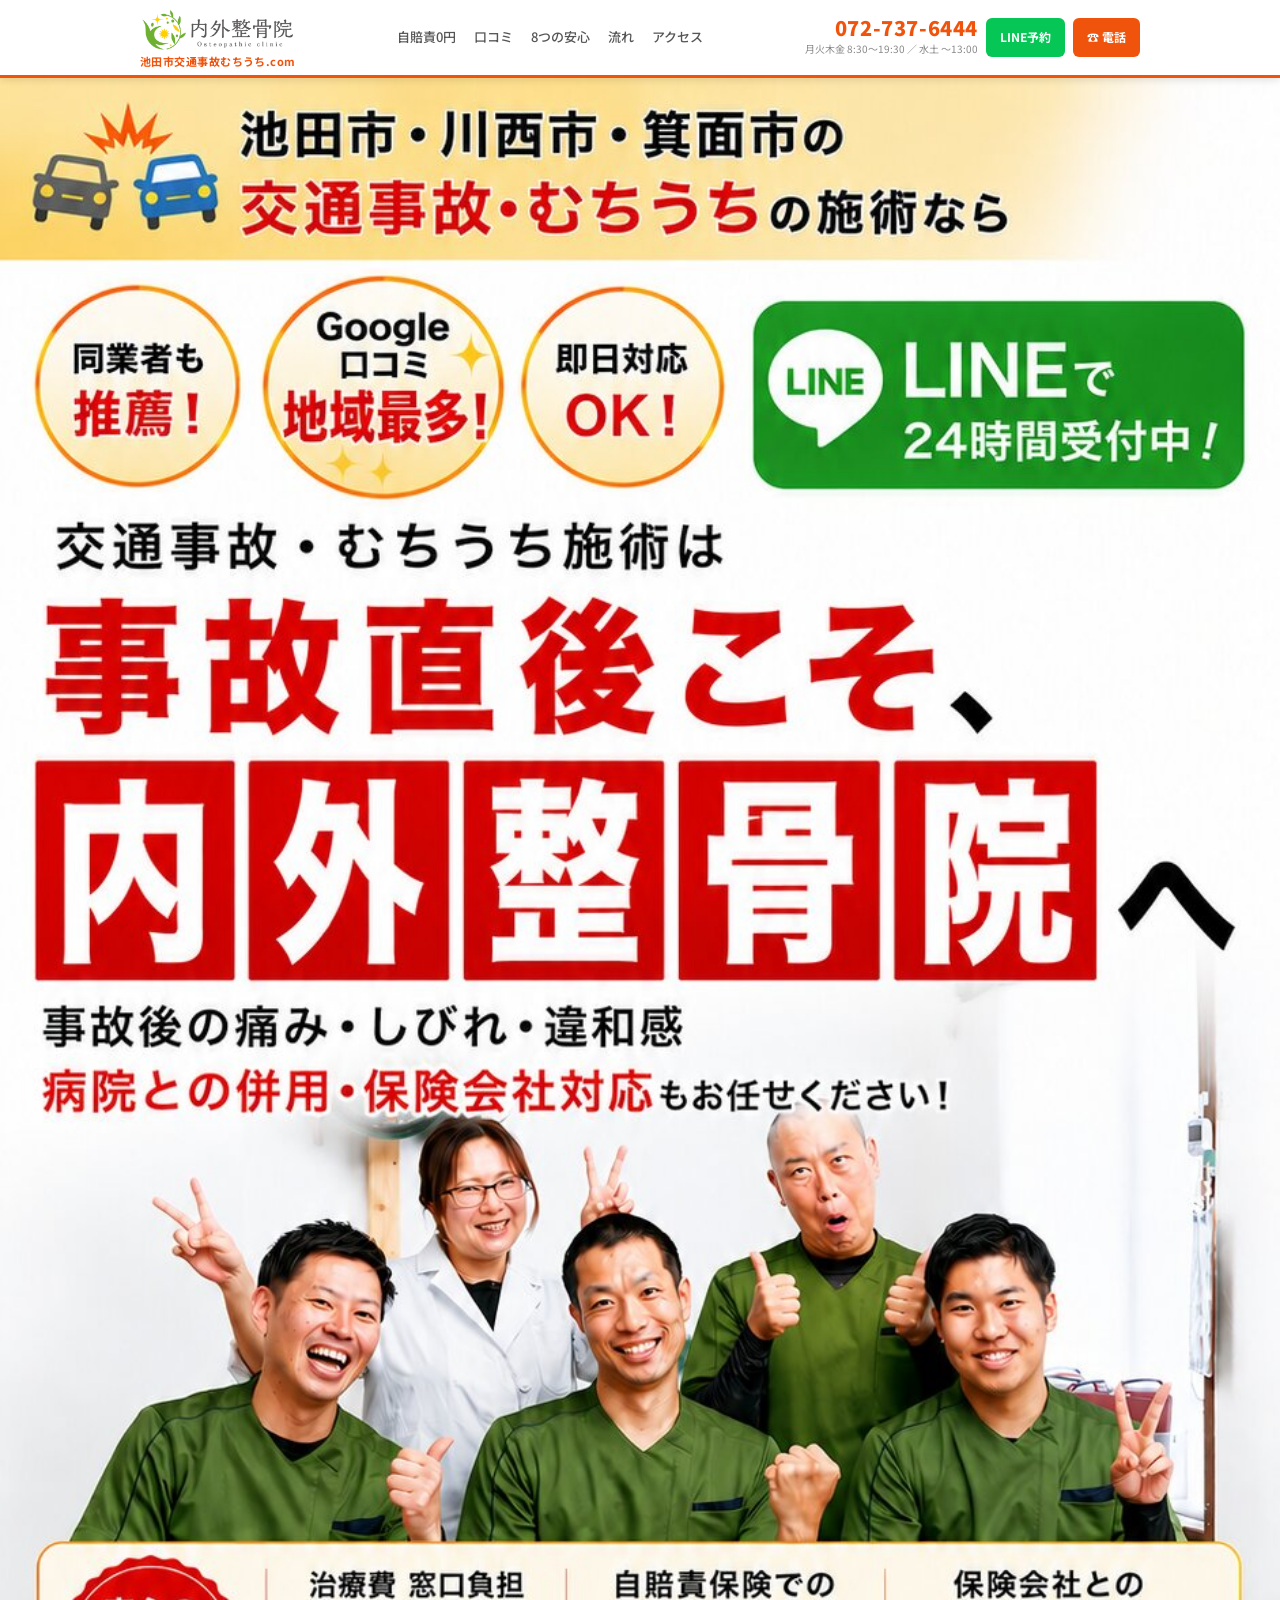
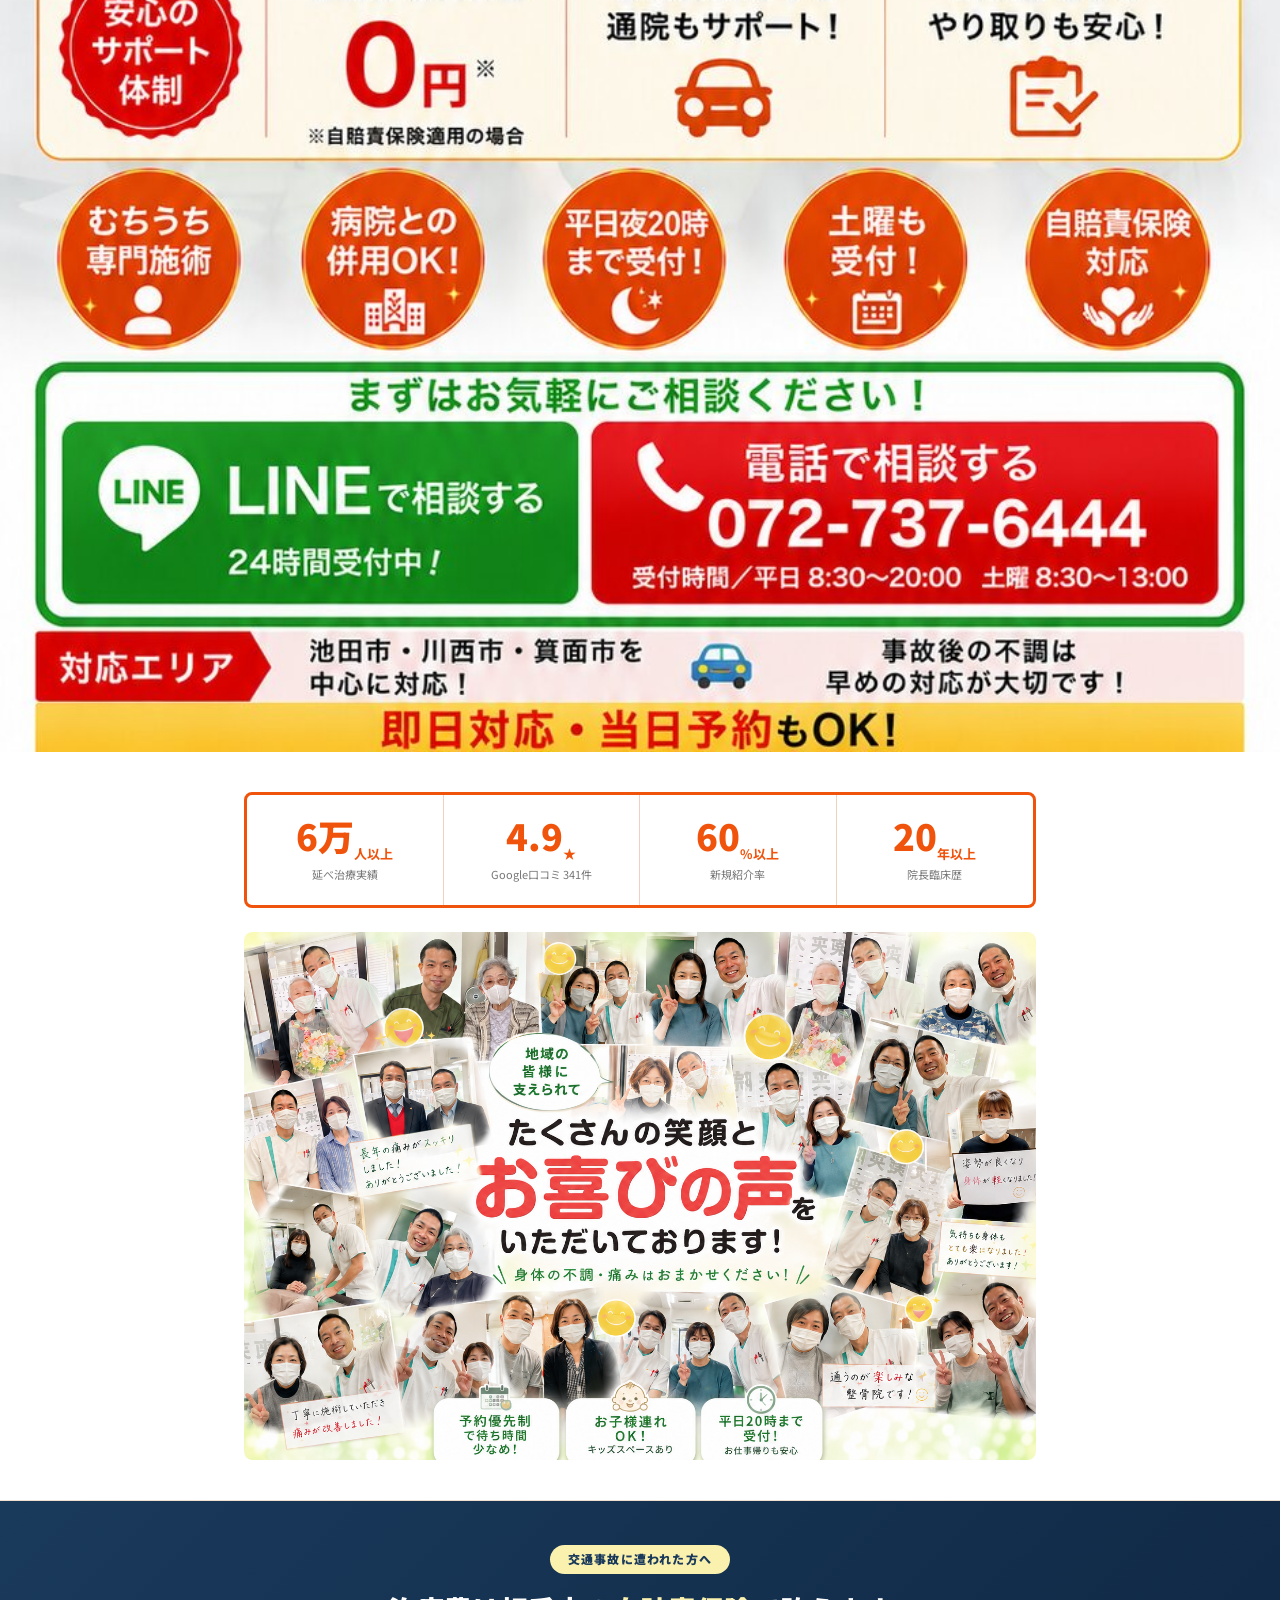
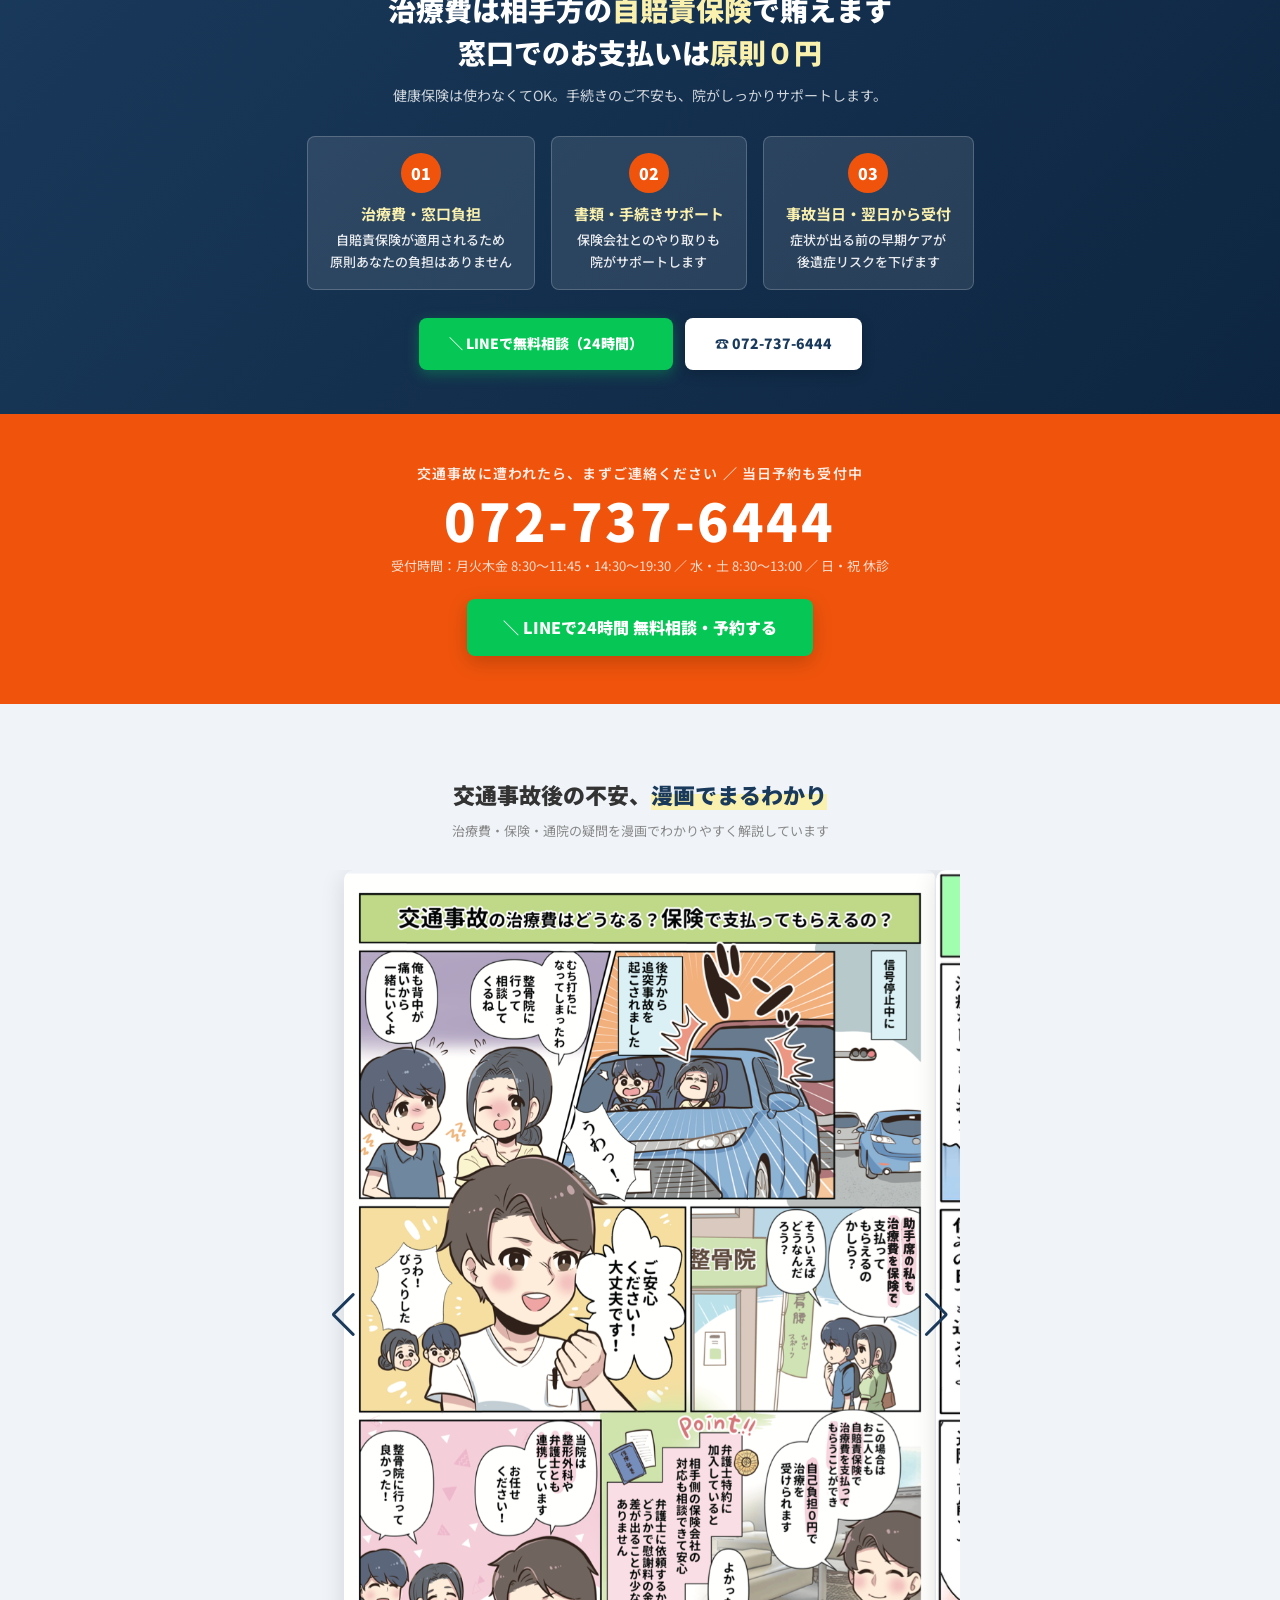
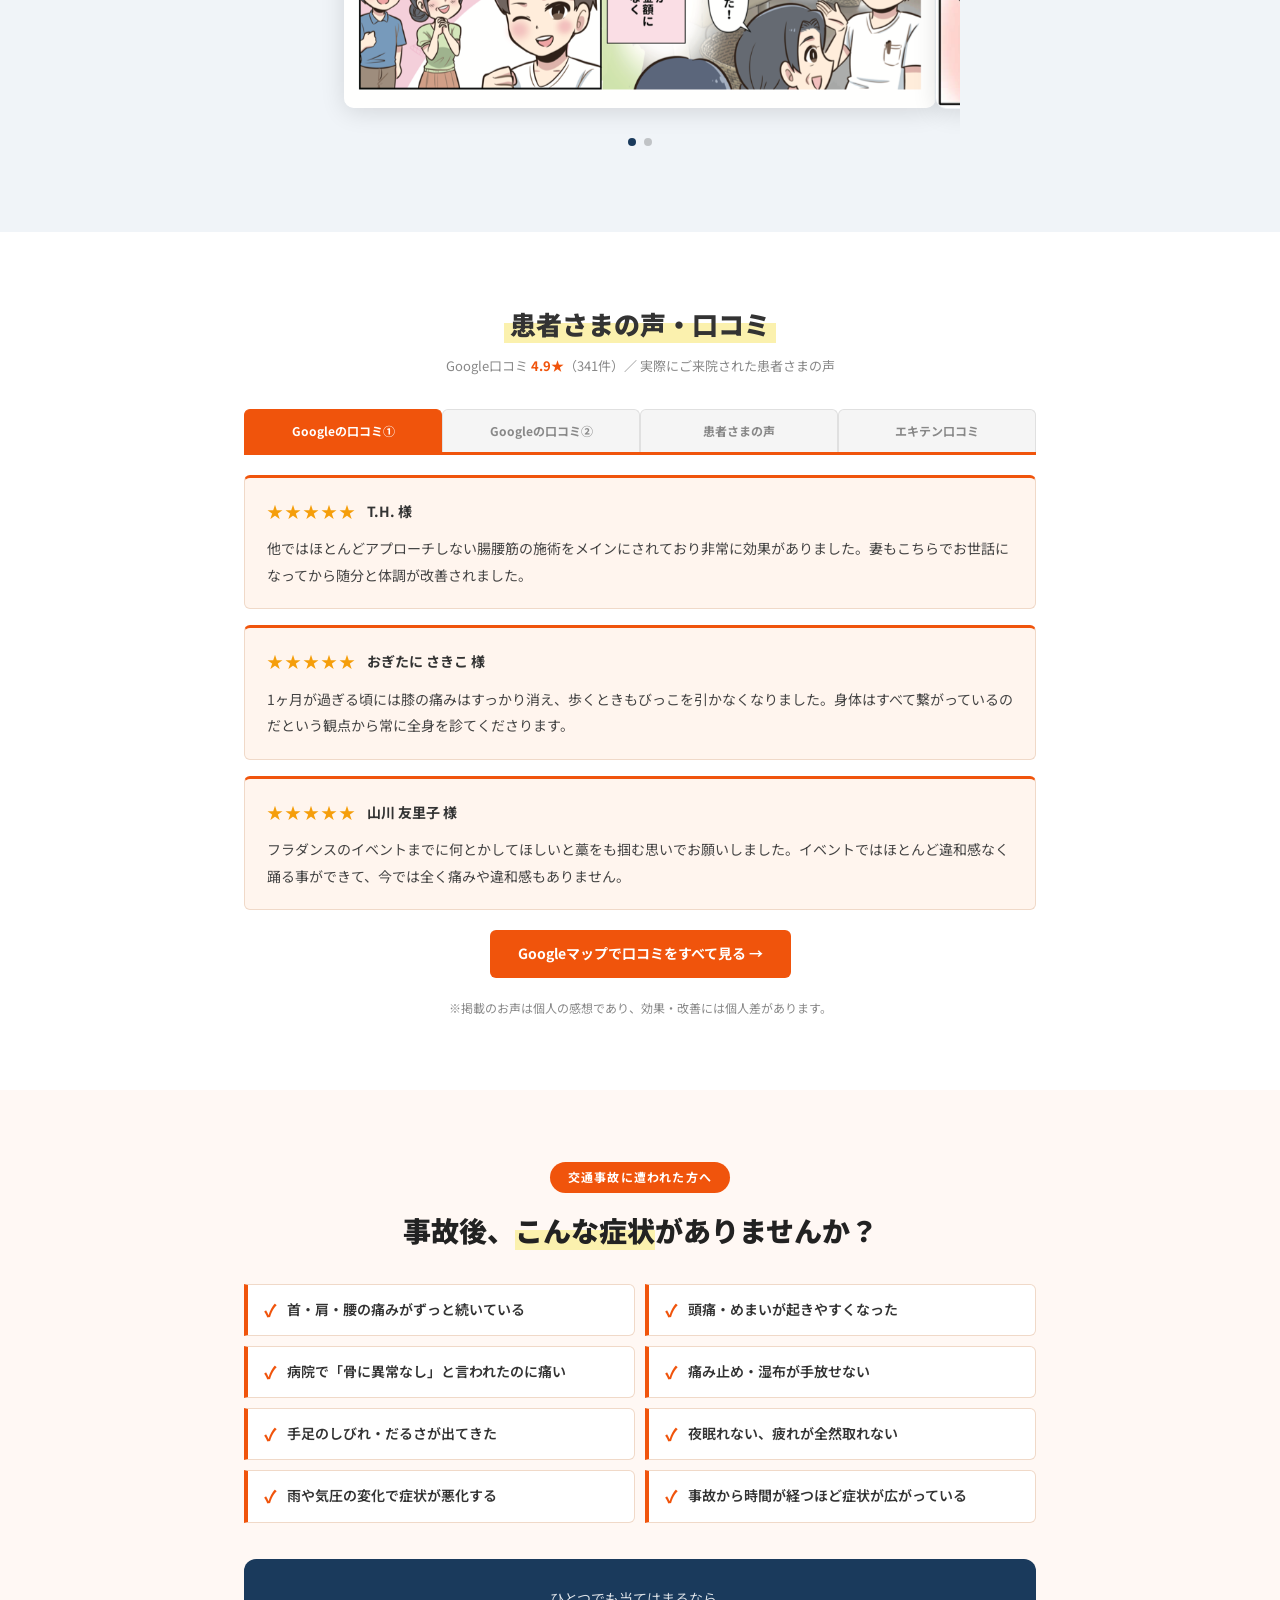
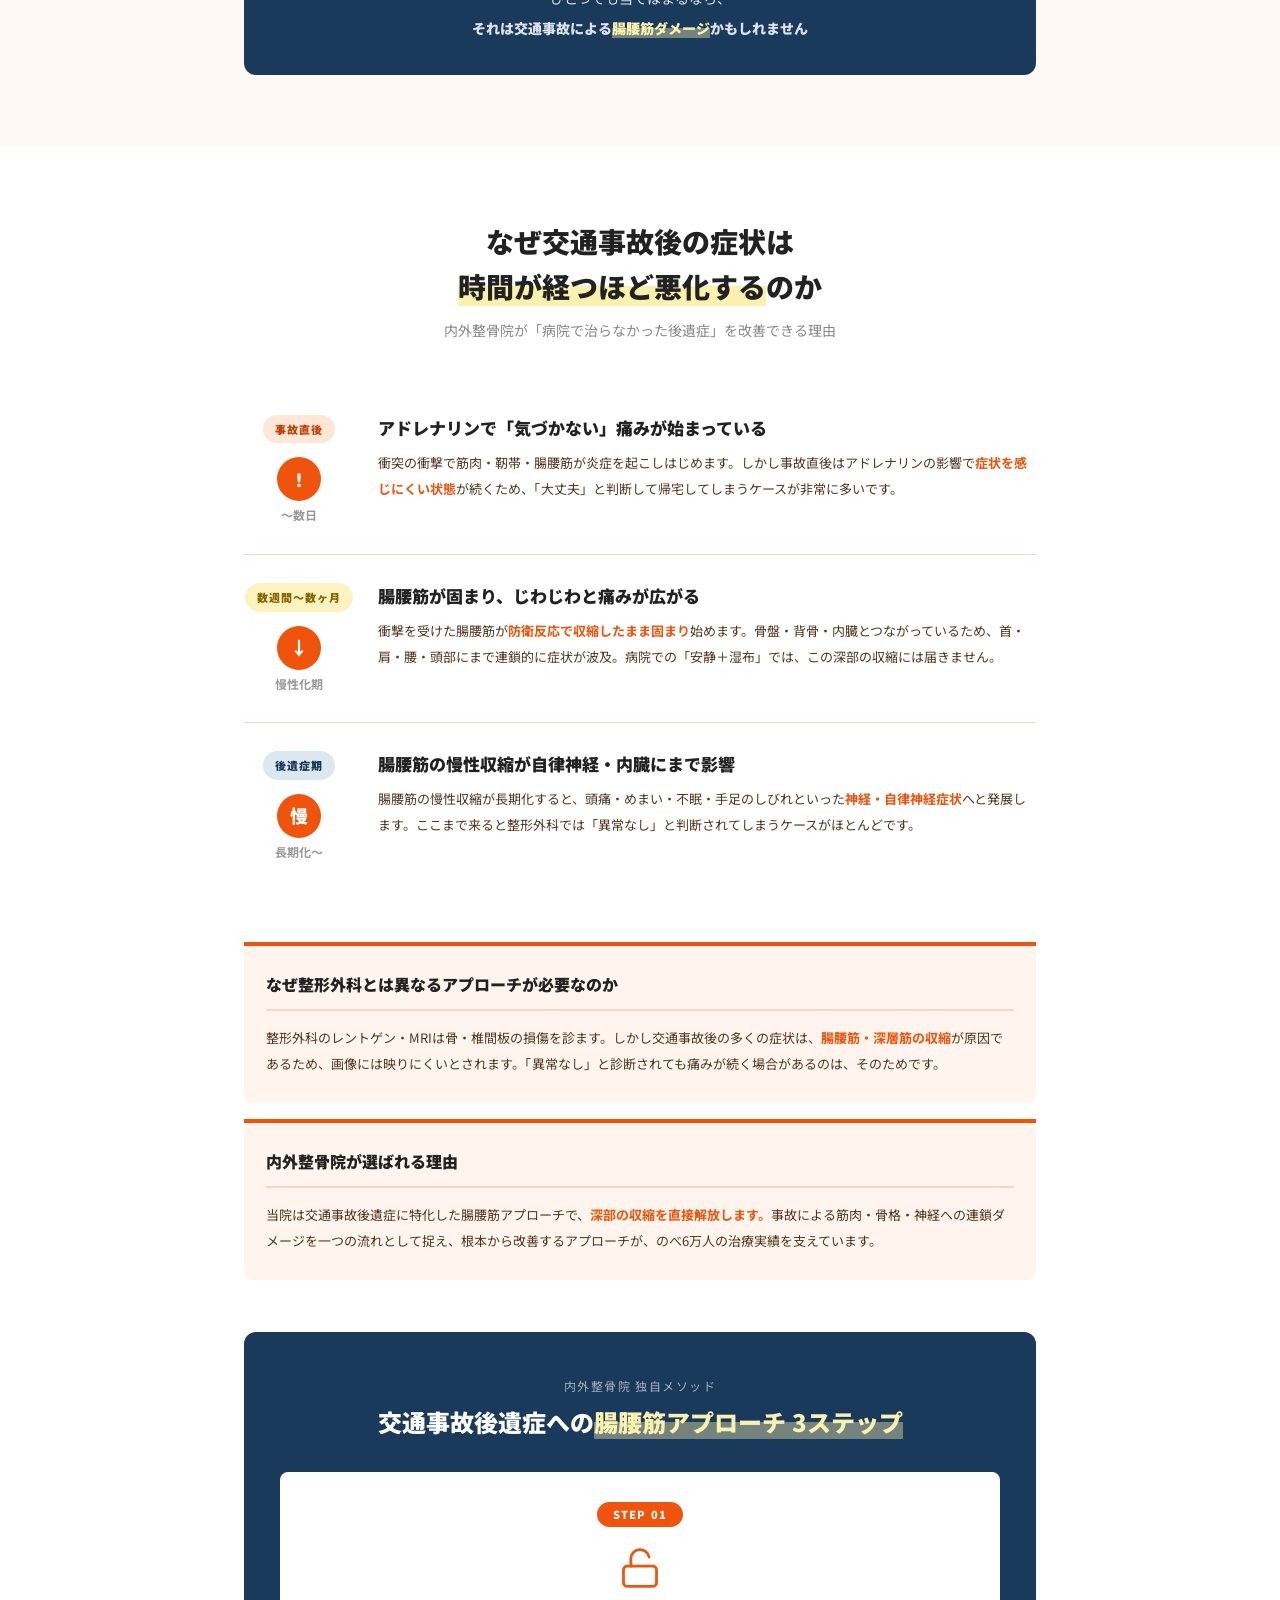
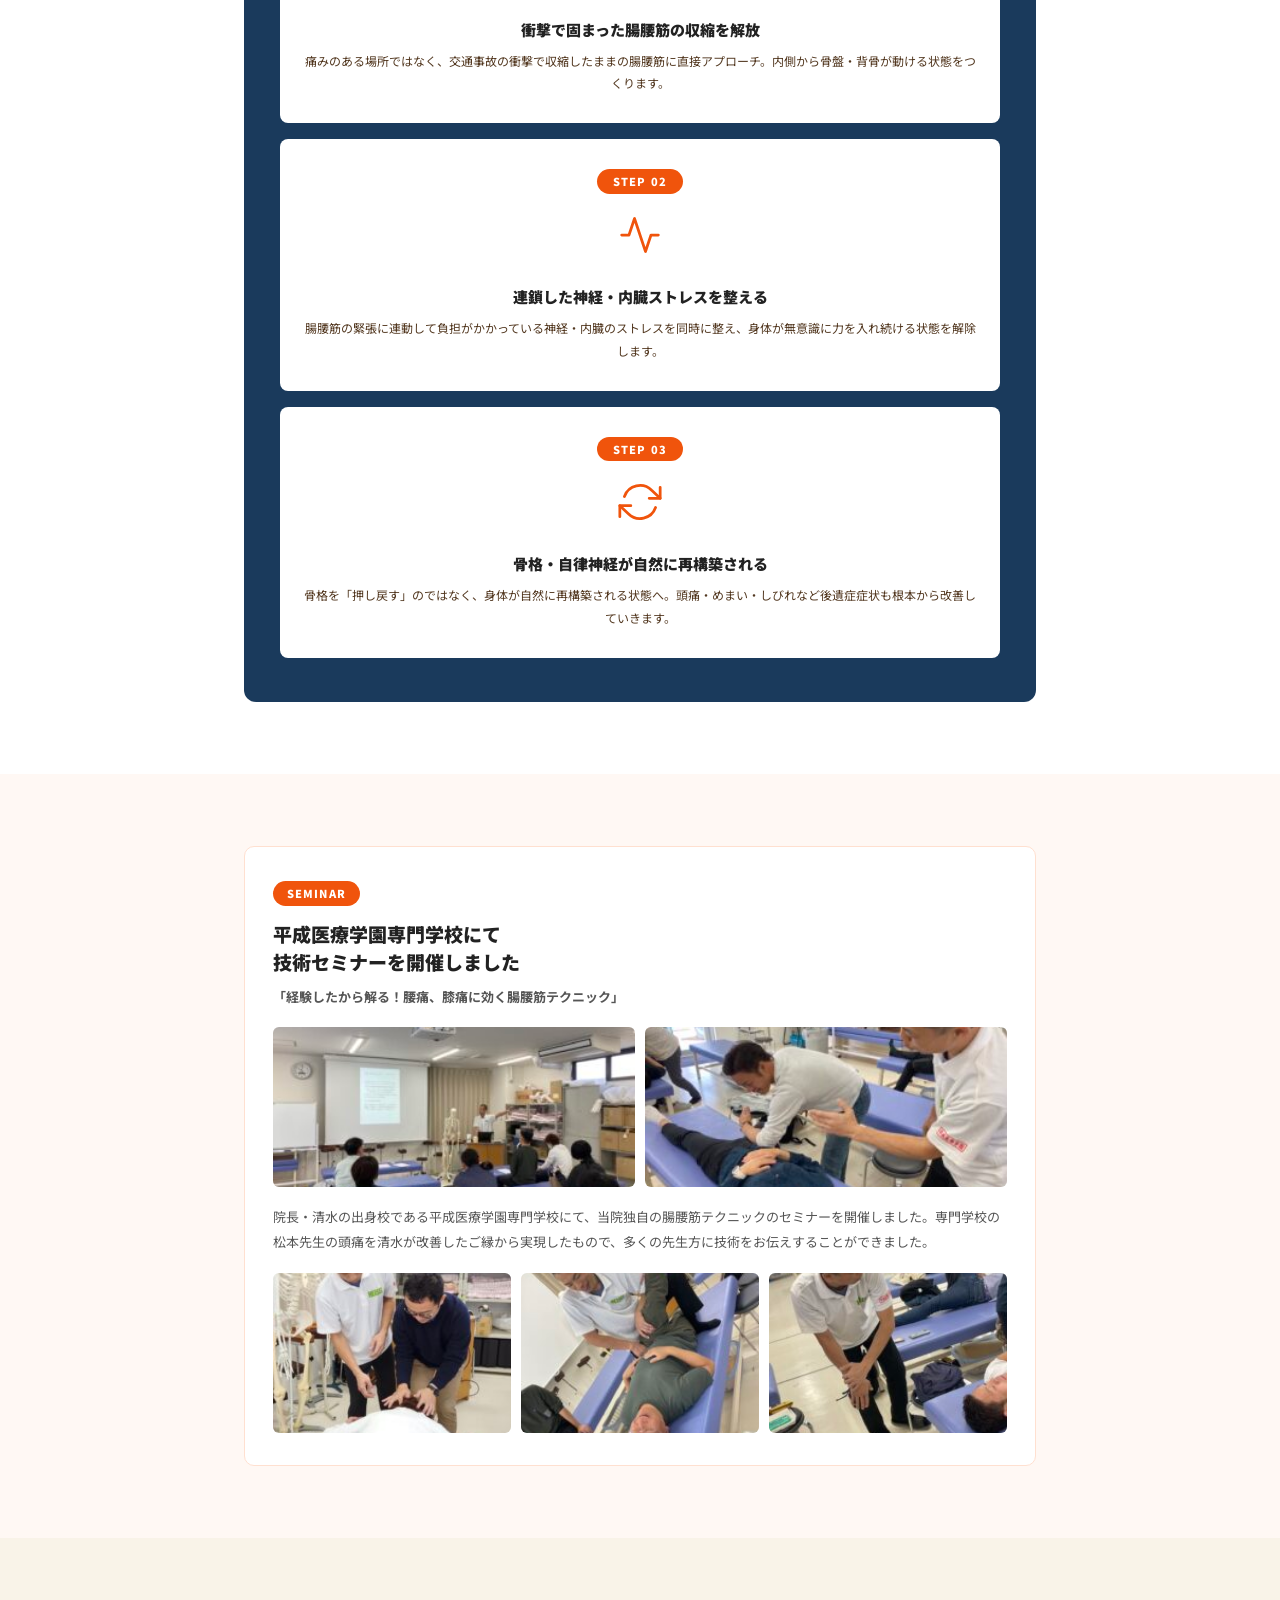
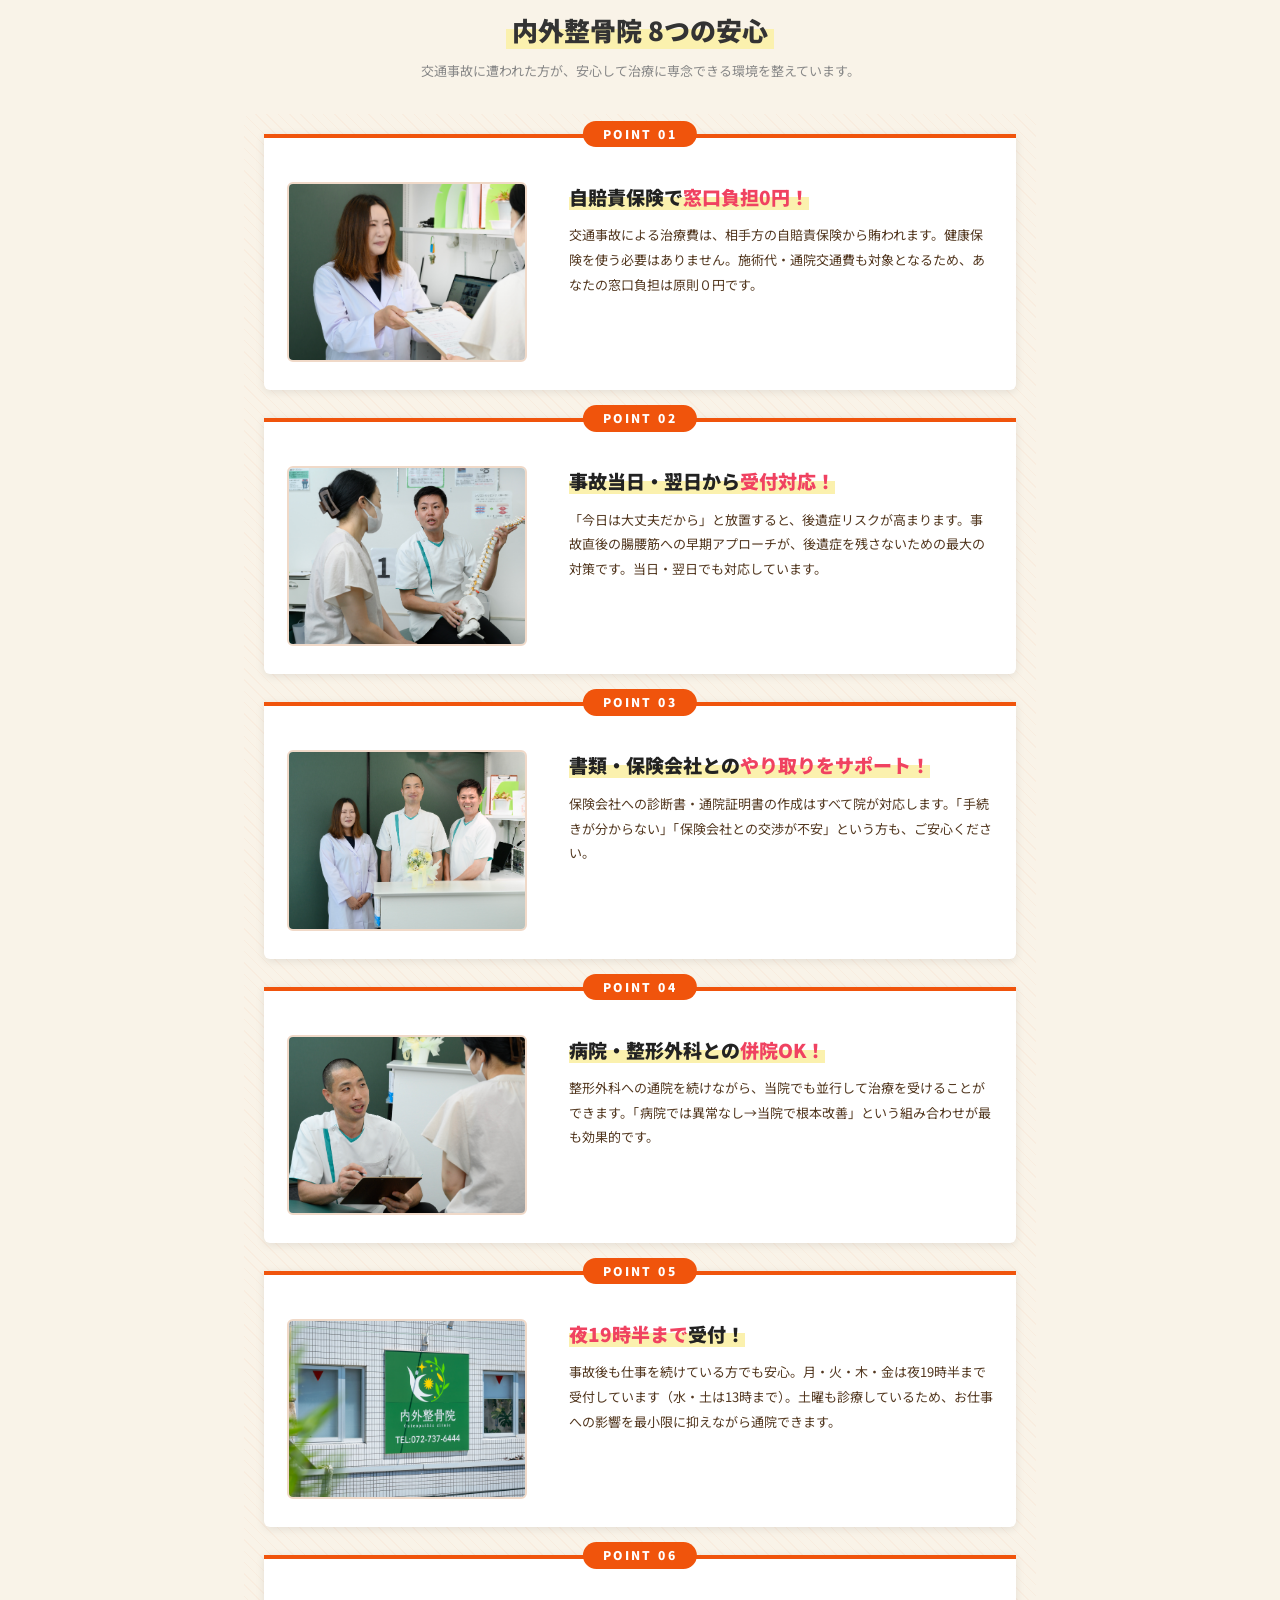
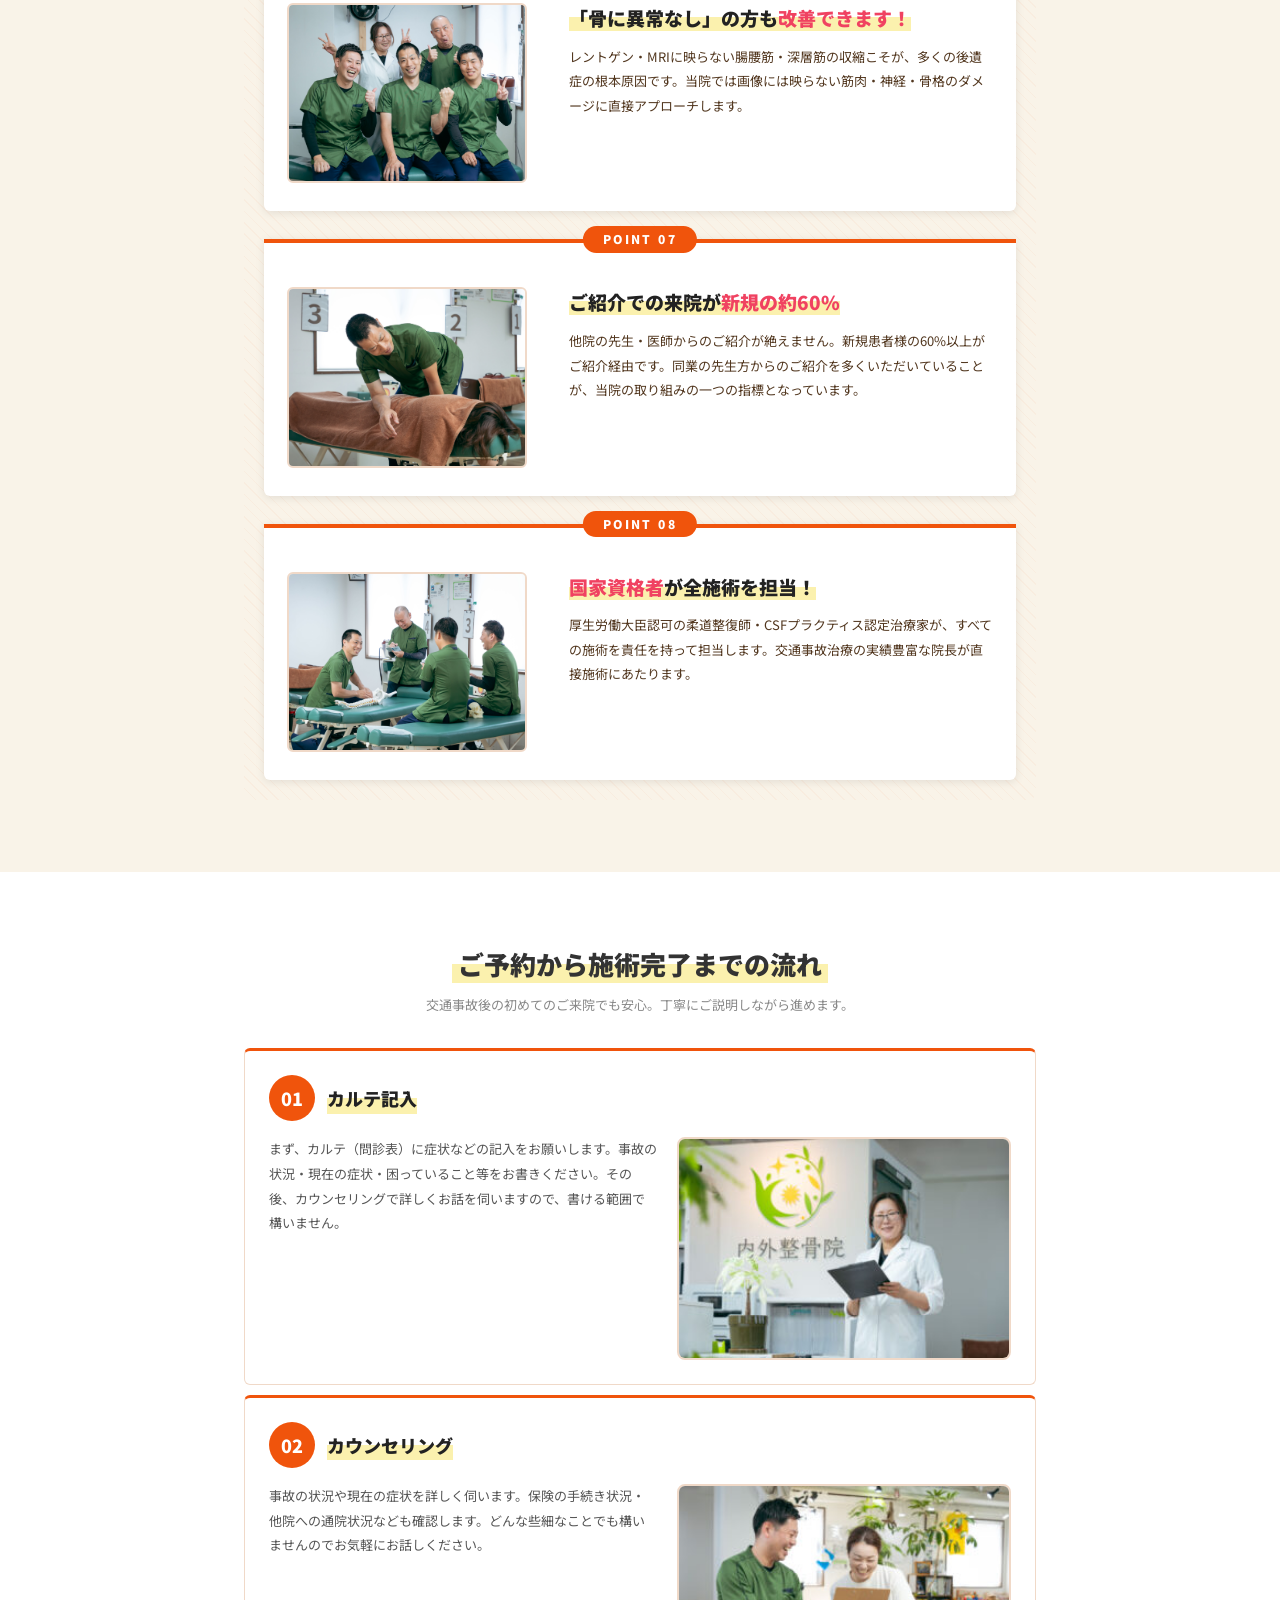
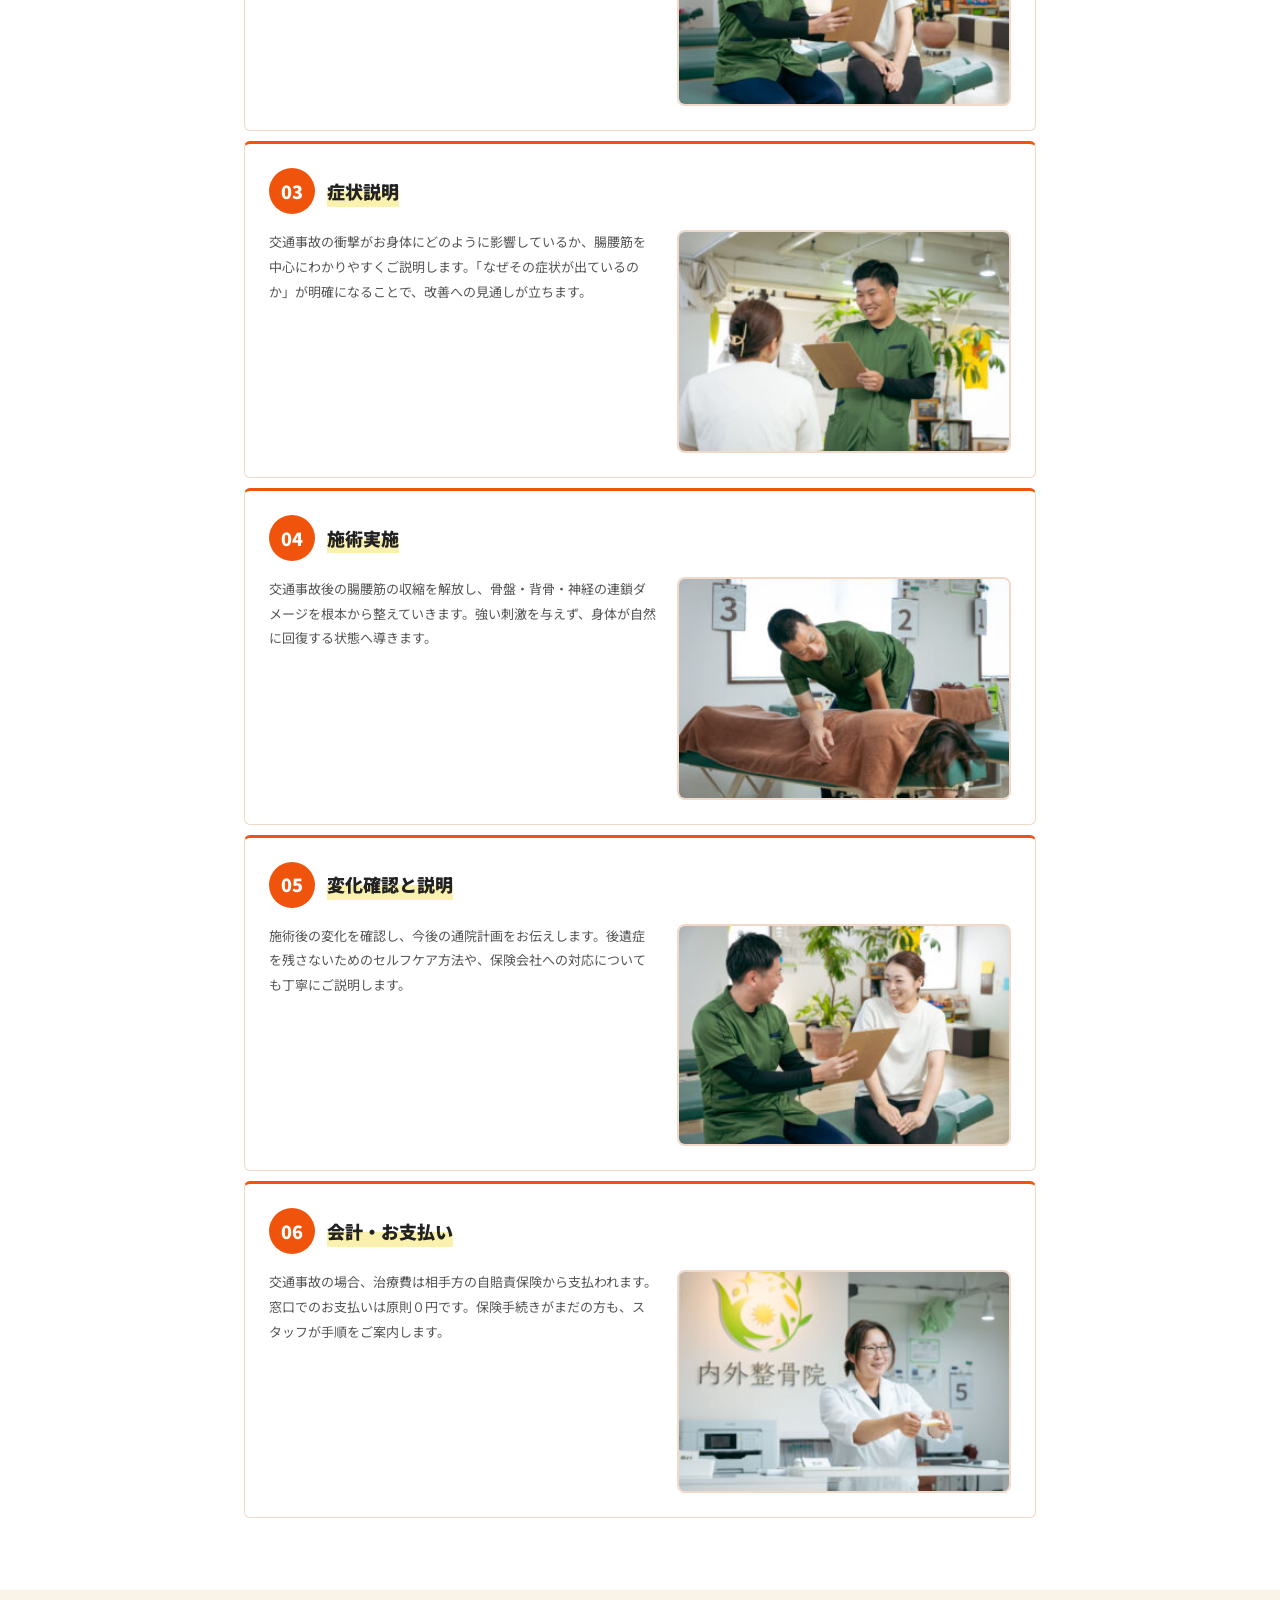
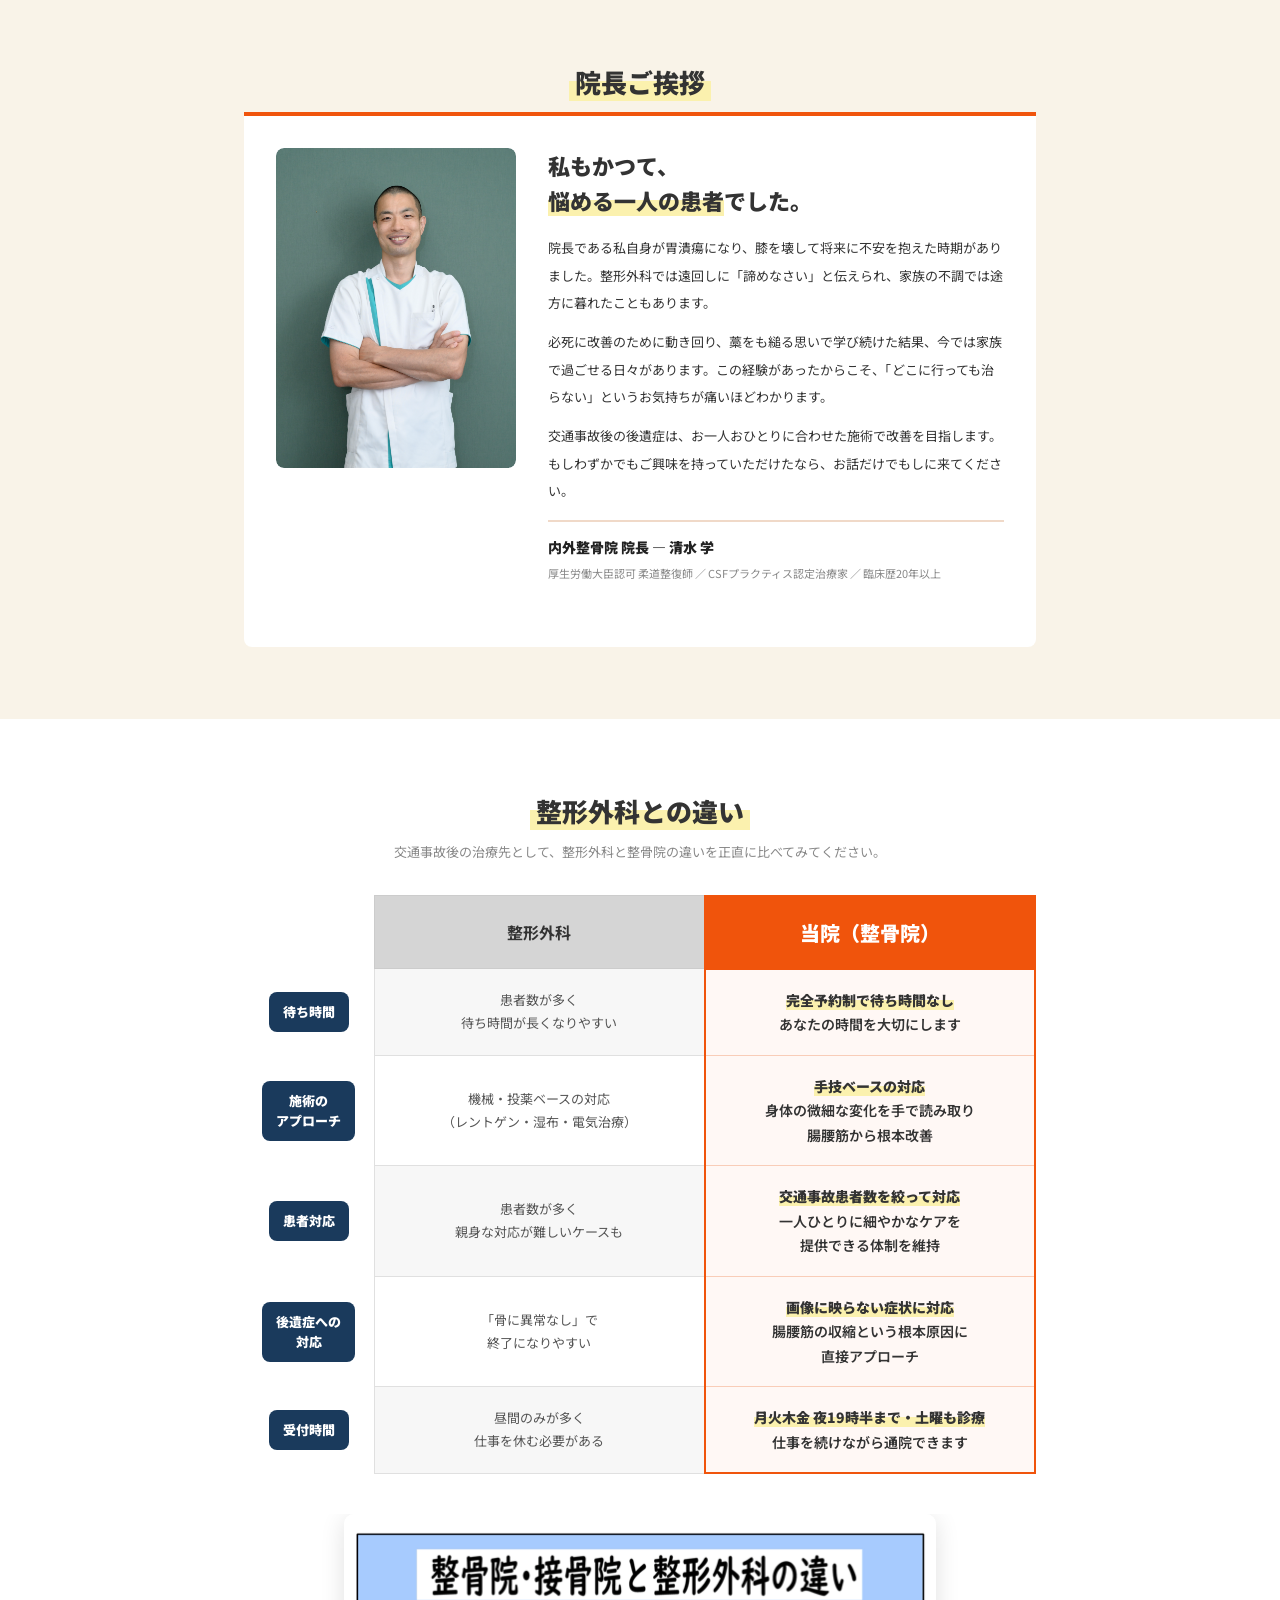
==== commit 4ce60c28: "内外LP: 営業時間を新スケジュールに修正 - 月火木金: 8:30-11:45 / 14:30-19:30（二部制） - 水土: 8:30-13:00（午前のみ） - 木曜を休診→診療日に変更 - " ====
--- a/index_v2.html
+++ b/index_v2.html
@@ -428,7 +428,7 @@
     <div class="hd-contact">
       <div class="hd-tel-block">
         <div class="tel">072-737-6444</div>
-        <div class="hours">平日 8:30〜20:00 ／ 土 〜13:00</div>
+        <div class="hours">月火木金 8:30〜19:30 ／ 水土 〜13:00</div>
       </div>
       <a href="https://lin.ee/XvH4JBN" target="_blank" rel="noopener" class="hd-btn-line">LINE予約</a>
       <a href="tel:0727376444" class="hd-btn-tel">☎ 電話</a>
@@ -497,7 +497,7 @@
 <div class="tel-cta">
   <p class="ttl">交通事故に遭われたら、まずご連絡ください ／ 当日予約も受付中</p>
   <a href="tel:0727376444" class="num">072-737-6444</a>
-  <p class="hours">受付時間：平日 8:30〜20:00 ／ 土曜 8:30〜13:00 ／ 木・日 休診</p>
+  <p class="hours">受付時間：月火木金 8:30〜11:45・14:30〜19:30 ／ 水・土 8:30〜13:00 ／ 日・祝 休診</p>
   <a href="https://lin.ee/XvH4JBN" target="_blank" rel="noopener" class="line-link">＼ LINEで24時間 無料相談・予約する</a>
 </div>
 
@@ -732,9 +732,9 @@
 
       <div class="box clearfix">
         <div class="icon-num">POINT 05</div>
-        <h3><span class="yellow-line">平日は<span class="f-color">夜20時まで</span>受付！</span></h3>
+        <h3><span class="yellow-line"><span class="f-color">夜19時半まで</span>受付！</span></h3>
         <div class="box-img" style="padding:0;overflow:hidden"><img src="point05.jpg" alt="内外整骨院 外観" style="width:100%;height:100%;object-fit:cover"></div>
-        <p class="box-text">事故後も仕事を続けている方でも安心。平日8:30〜20:00まで受付しています。土曜日も診療しているため、お仕事への影響を最小限に抑えながら通院できます。</p>
+        <p class="box-text">事故後も仕事を続けている方でも安心。月・火・木・金は夜19時半まで受付しています（水・土は13時まで）。土曜も診療しているため、お仕事への影響を最小限に抑えながら通院できます。</p>
       </div>
 
       <div class="box clearfix">
@@ -876,7 +876,7 @@
           <tr>
             <td class="comp-label"><span>受付時間</span></td>
             <td class="comp-byoin">昼間のみが多く<br>仕事を休む必要がある</td>
-            <td class="comp-naigai"><strong>平日 夜20時まで・土曜も診療</strong><br>仕事を続けながら通院できます</td>
+            <td class="comp-naigai"><strong>月火木金 夜19時半まで・土曜も診療</strong><br>仕事を続けながら通院できます</td>
           </tr>
         </tbody>
       </table>
@@ -973,19 +973,19 @@
       <div class="access-col">
         <h3>診療時間</h3>
         <div class="hours-grid">
-          <span class="d">月</span><span class="t">8:30〜20:00</span>
-          <span class="d">火</span><span class="t">8:30〜20:00</span>
-          <span class="d">水</span><span class="t">8:30〜20:00</span>
-          <span class="d">木</span><span class="t closed">休診</span>
-          <span class="d">金</span><span class="t">8:30〜20:00</span>
+          <span class="d">月</span><span class="t">8:30〜11:45 / 14:30〜19:30</span>
+          <span class="d">火</span><span class="t">8:30〜11:45 / 14:30〜19:30</span>
+          <span class="d">水</span><span class="t">8:30〜13:00</span>
+          <span class="d">木</span><span class="t">8:30〜11:45 / 14:30〜19:30</span>
+          <span class="d">金</span><span class="t">8:30〜11:45 / 14:30〜19:30</span>
           <span class="d">土</span><span class="t">8:30〜13:00</span>
-          <span class="d">日</span><span class="t closed">休診</span>
+          <span class="d">日・祝</span><span class="t closed">休診</span>
         </div>
       </div>
       <div class="access-col">
         <h3>ご予約・お問い合わせ</h3>
         <div class="access-tel">072-737-6444</div>
-        <div class="access-hours">受付 平日 8:30〜20:00</div>
+        <div class="access-hours">受付 月火木金 8:30〜19:30 ／ 水土 8:30〜13:00</div>
         <a href="https://lin.ee/XvH4JBN" target="_blank" rel="noopener" class="a-line-btn">LINEで相談・予約（24時間）</a>
         <a href="tel:0727376444" class="a-tel-btn">☎ 電話で予約する</a>
       </div>
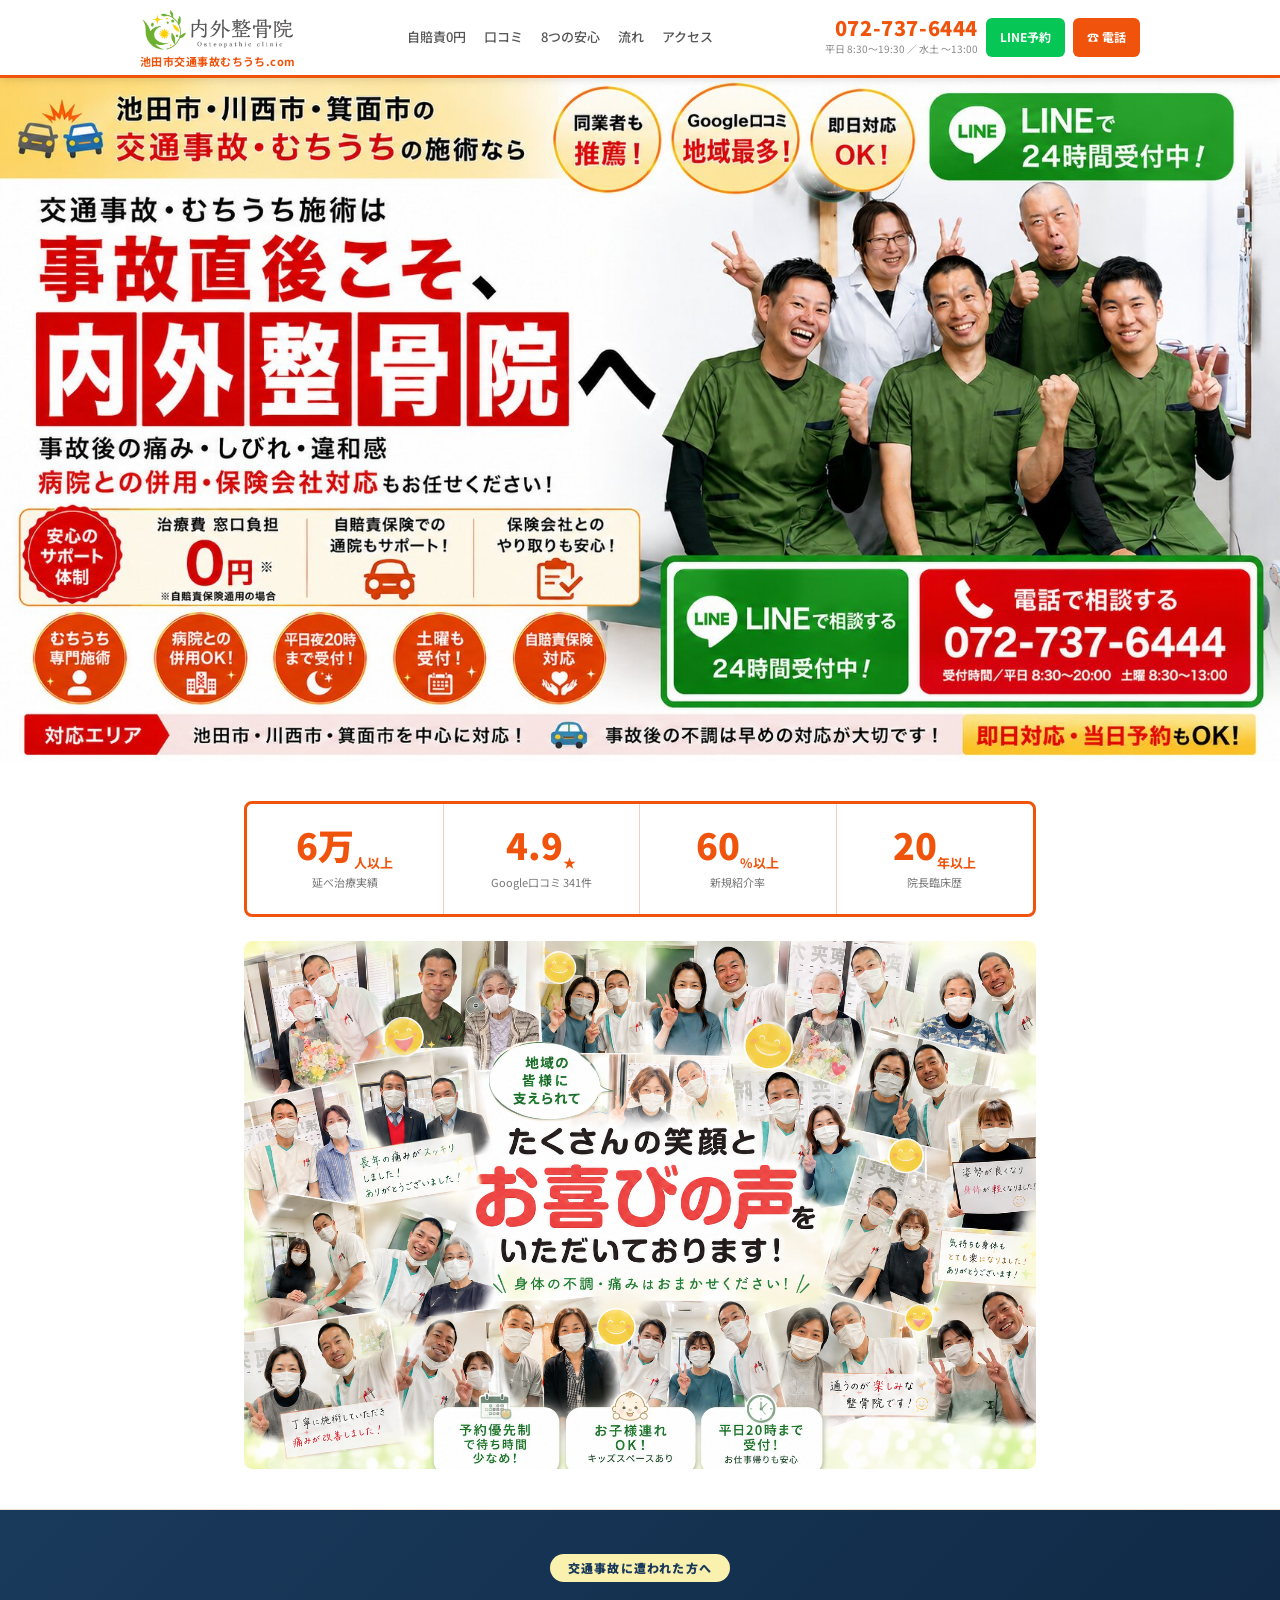
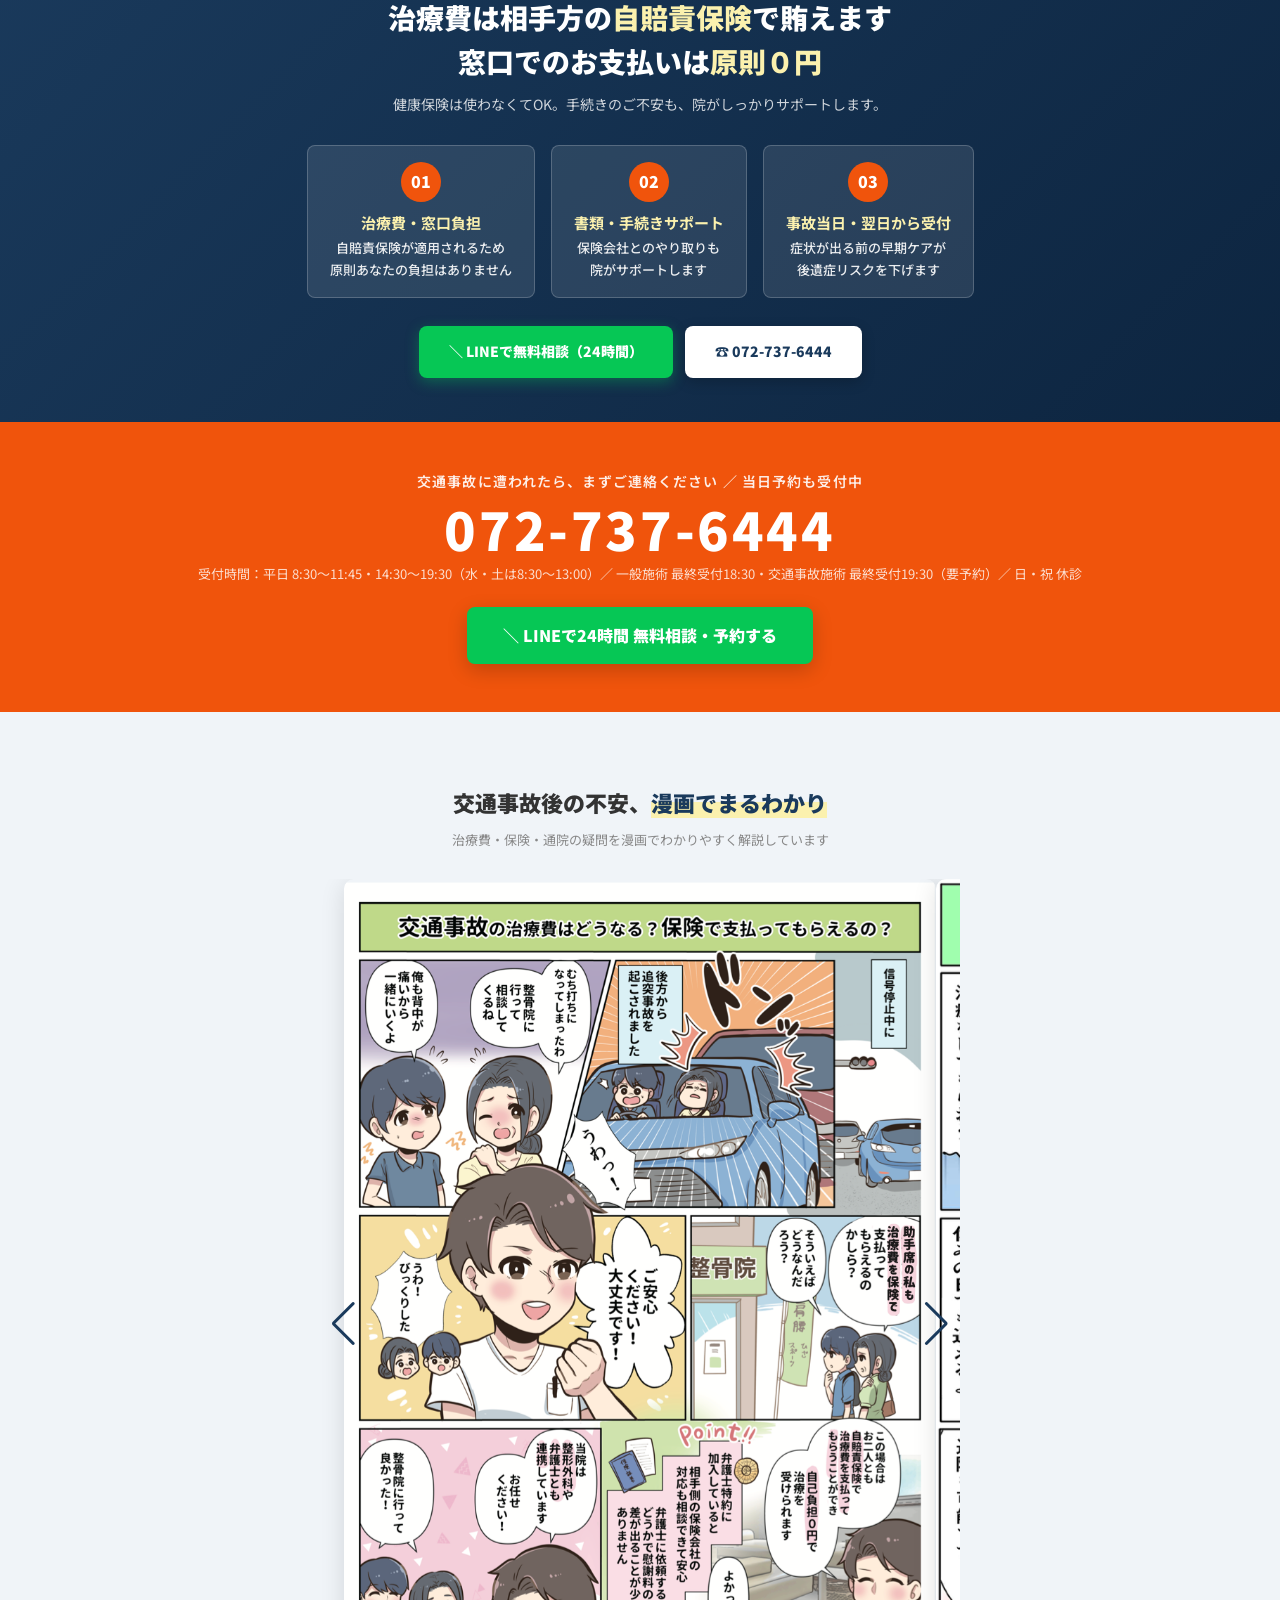
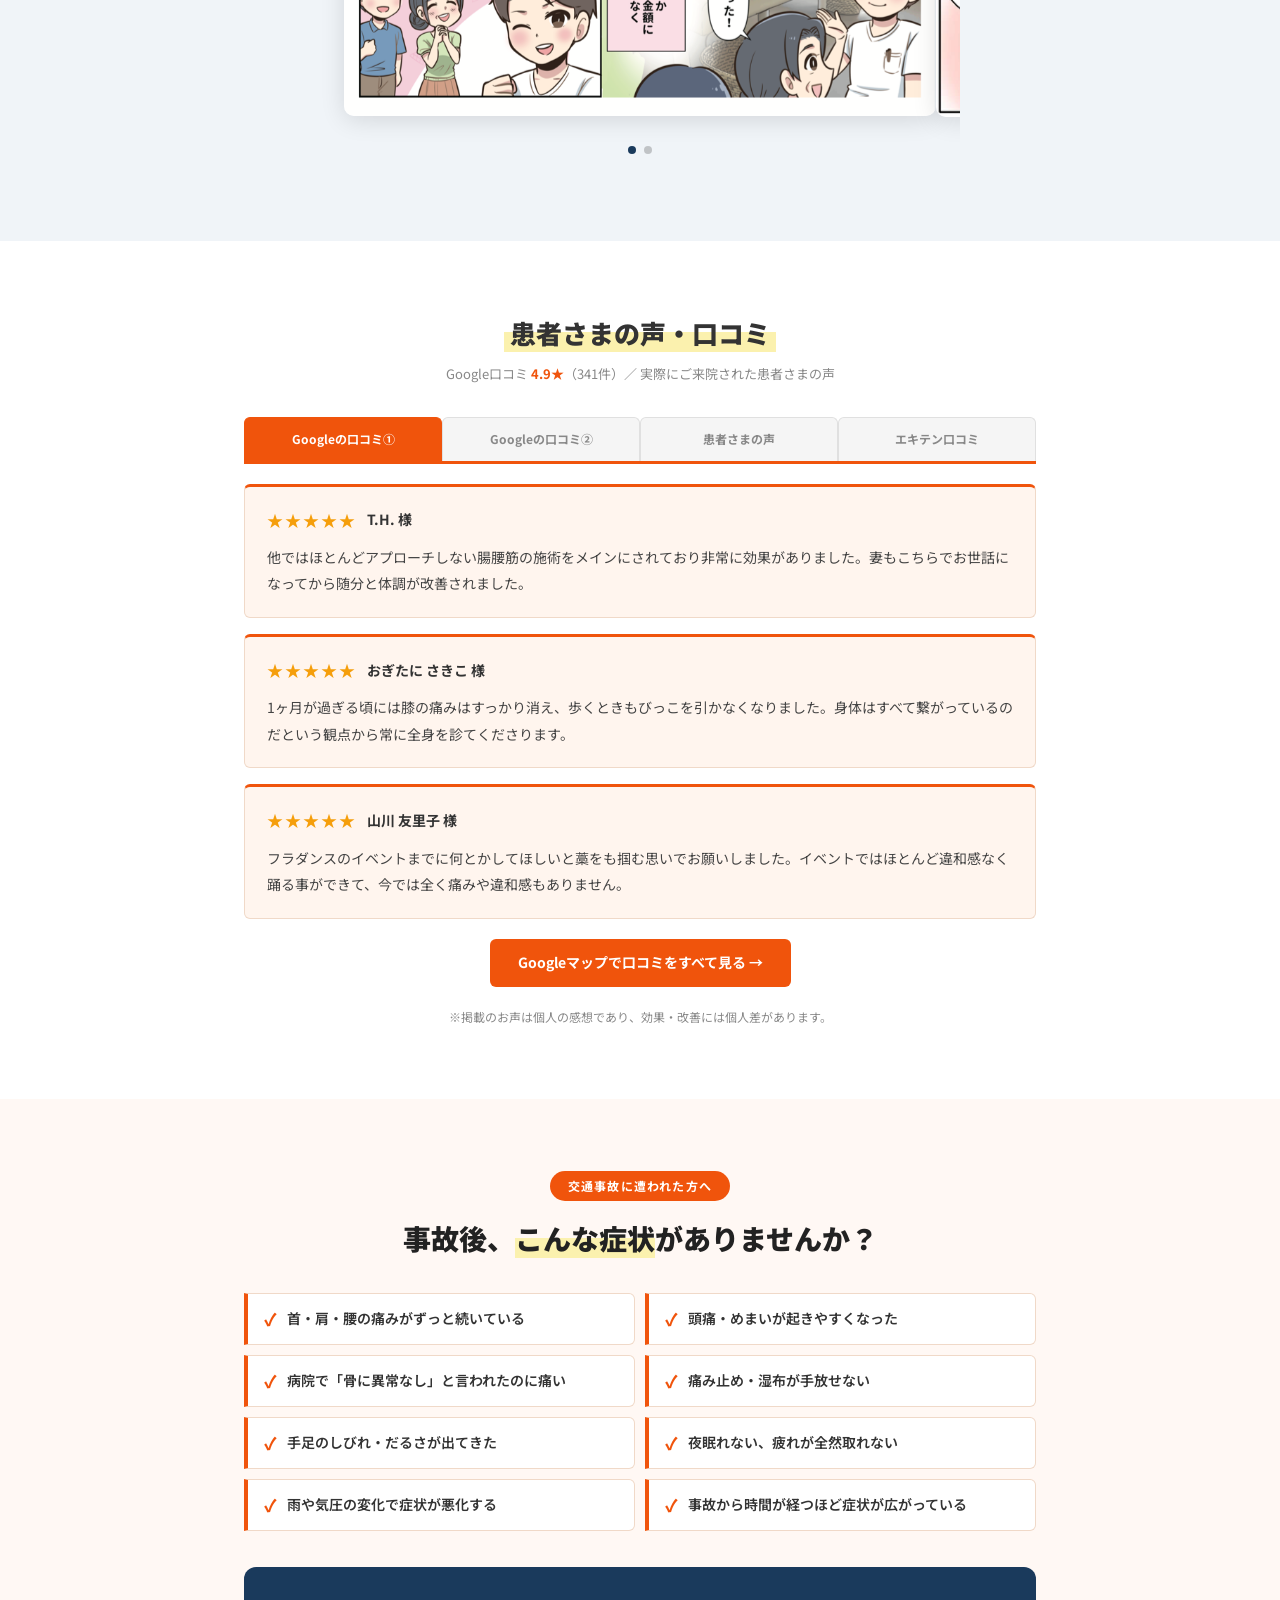
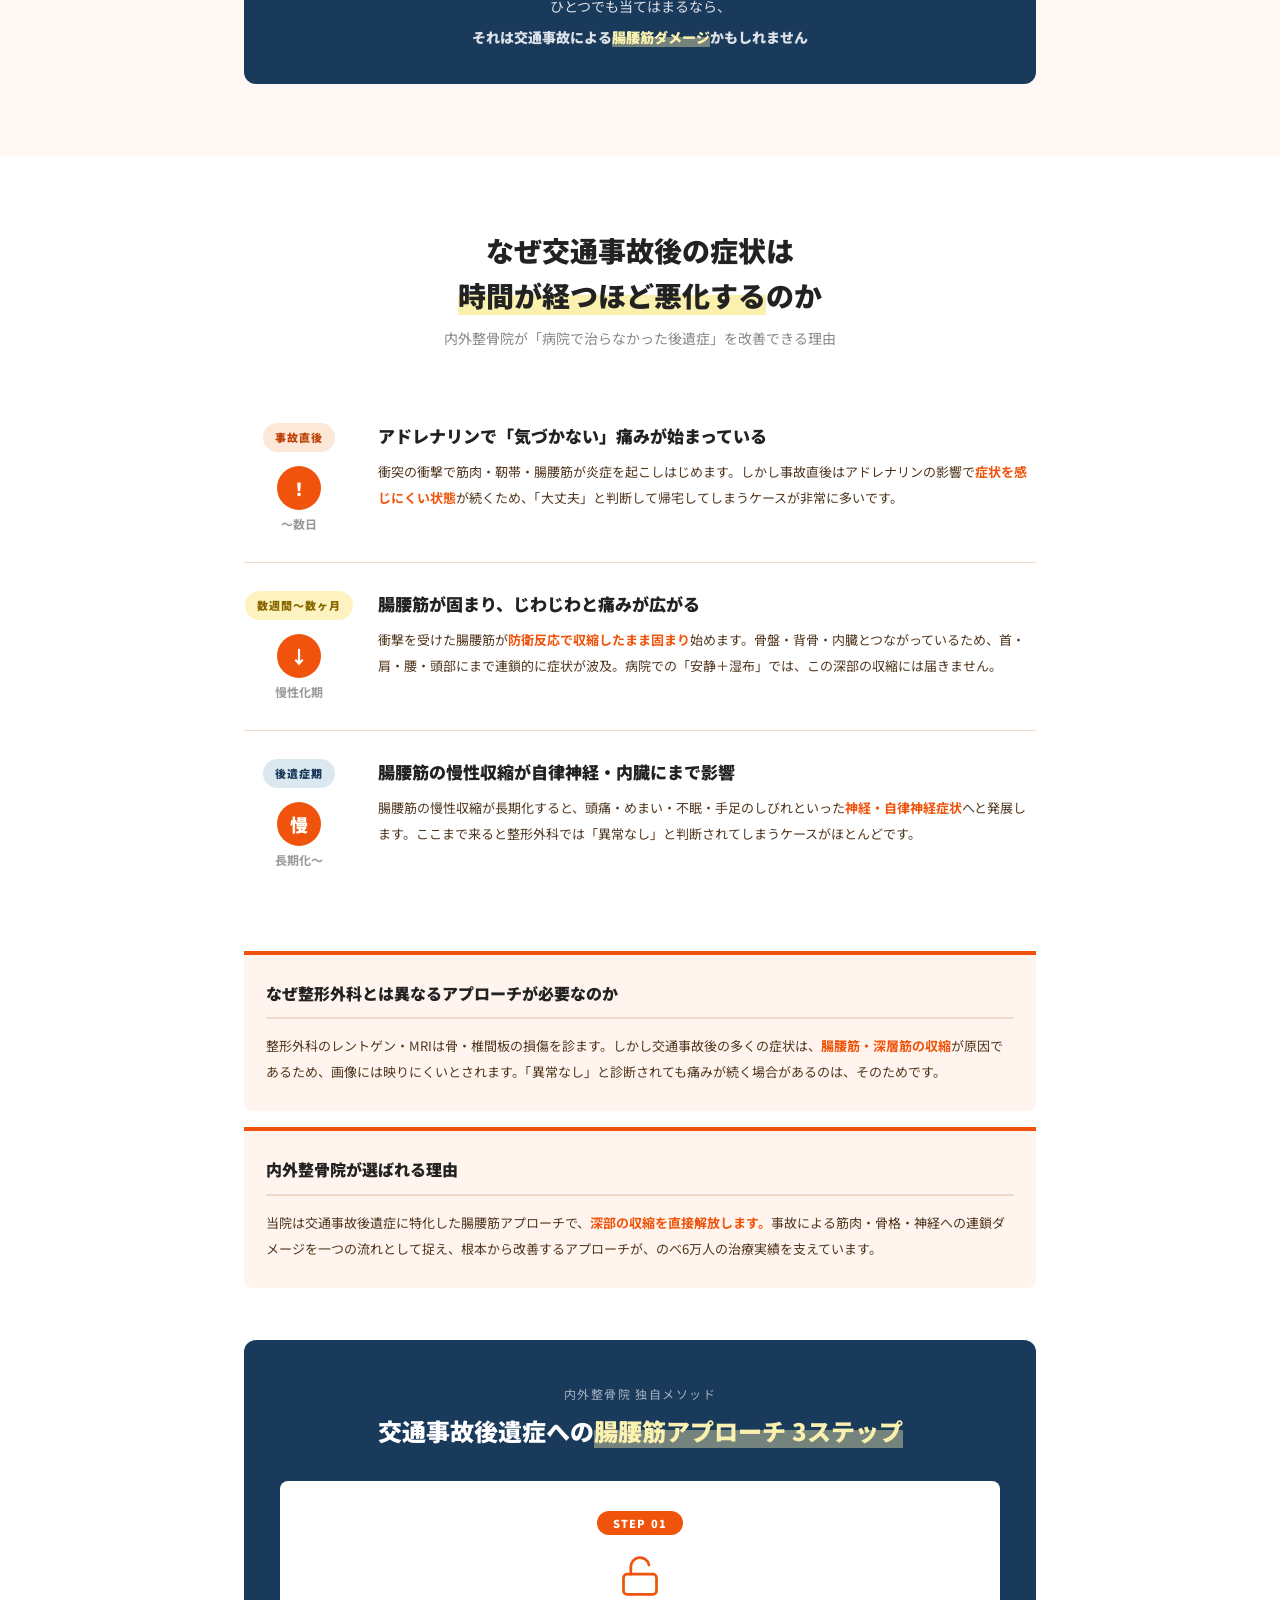
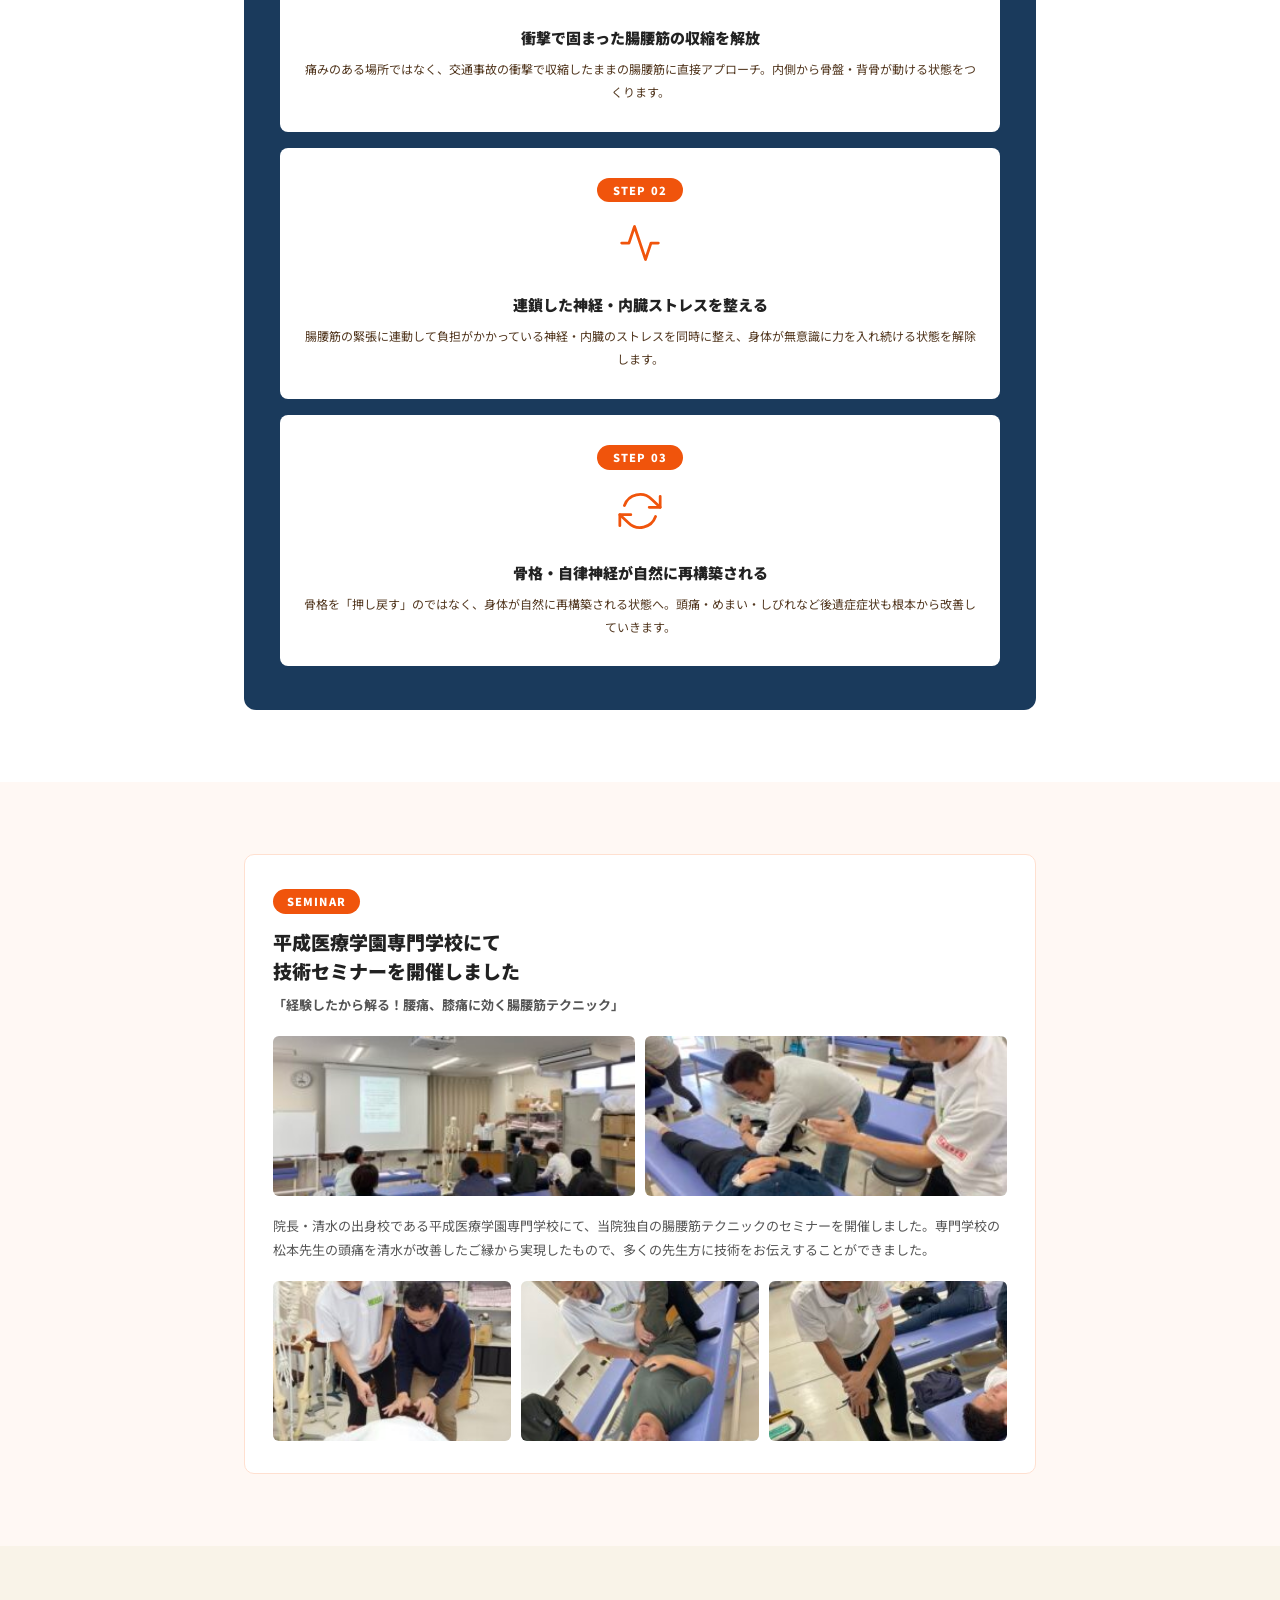
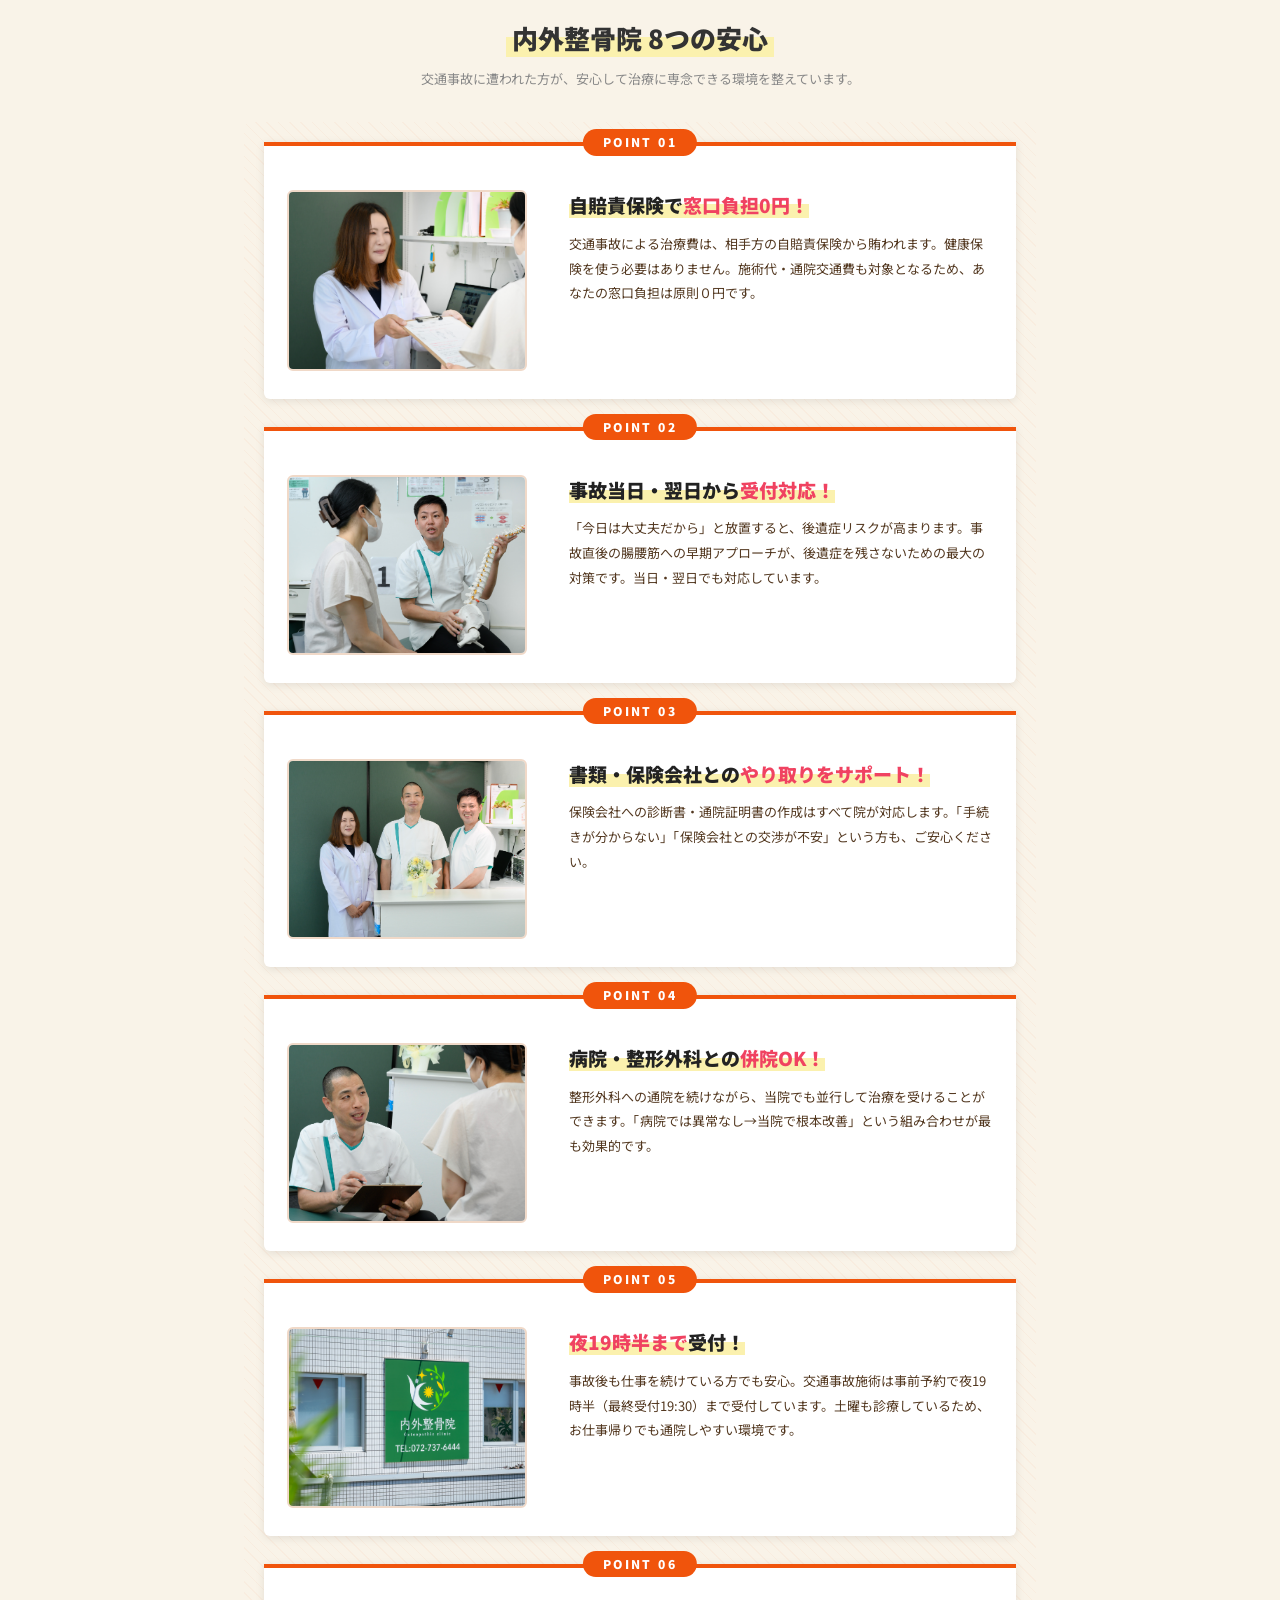
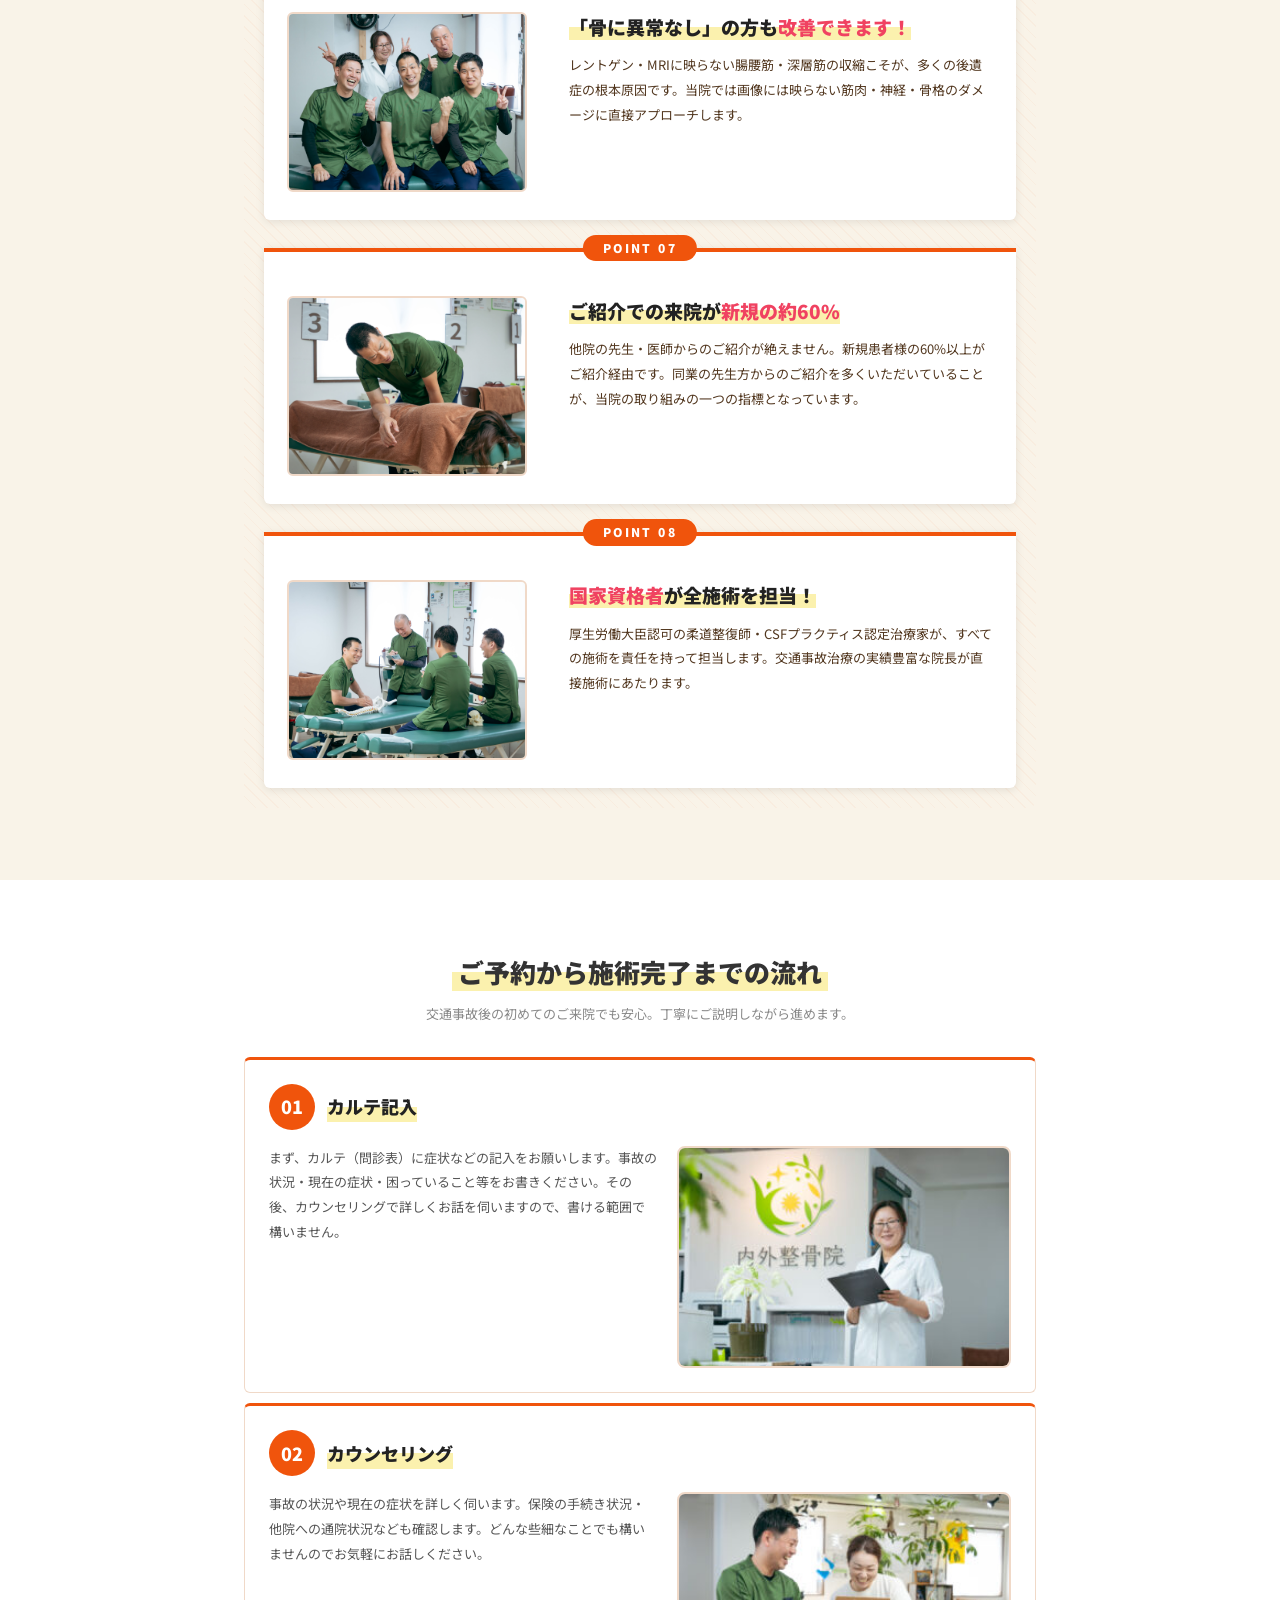
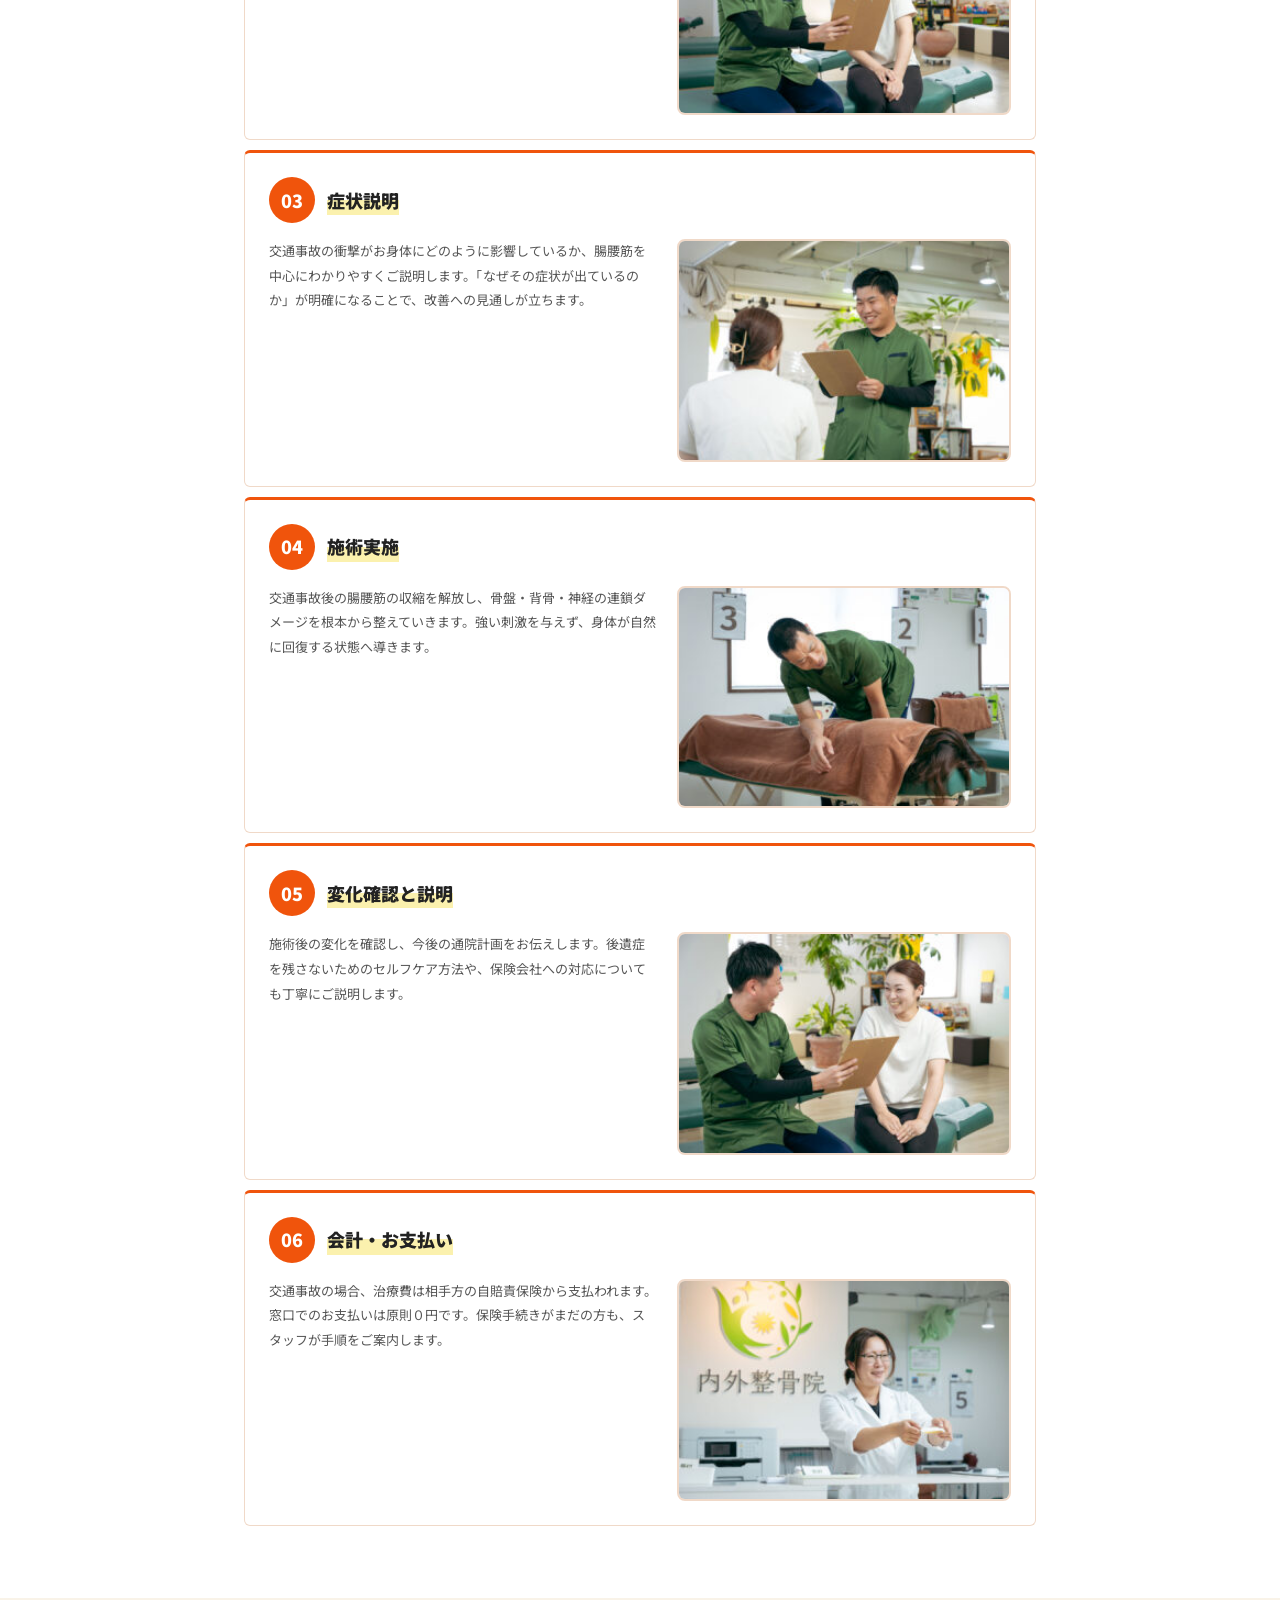
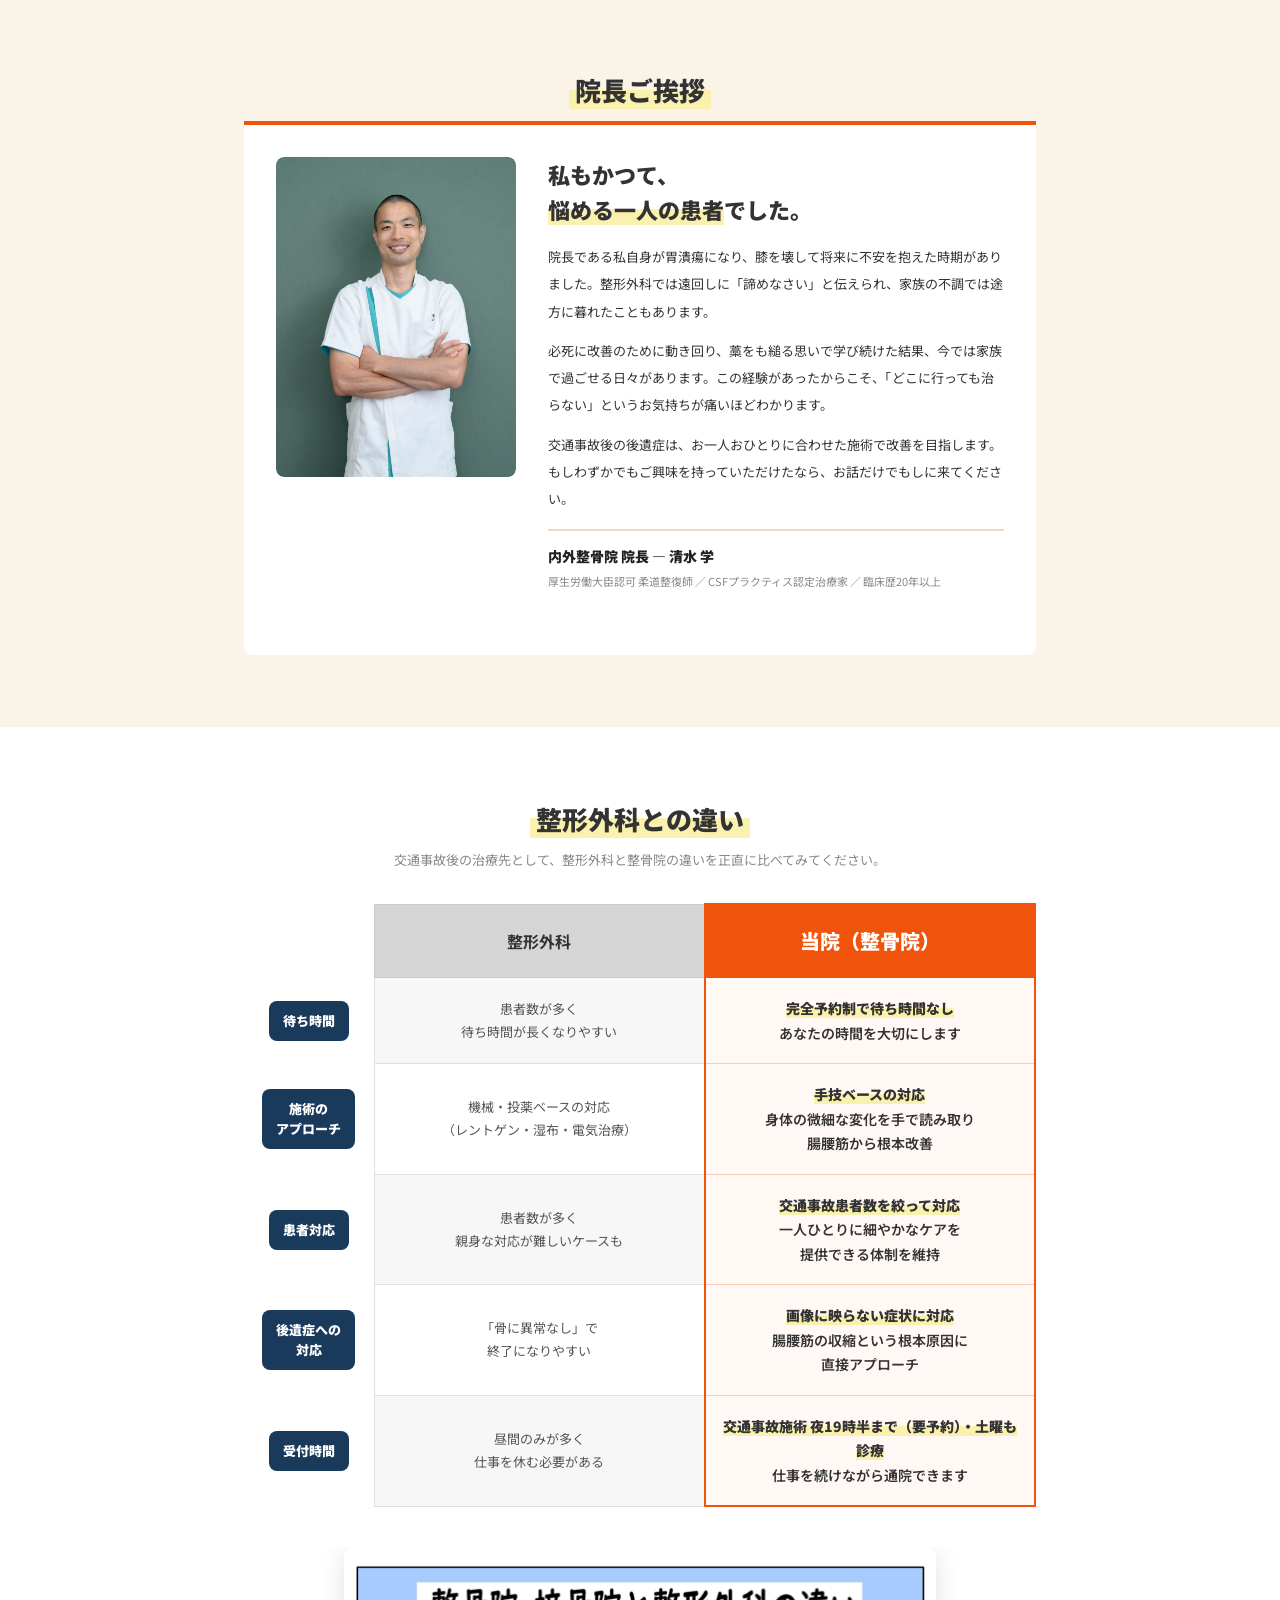
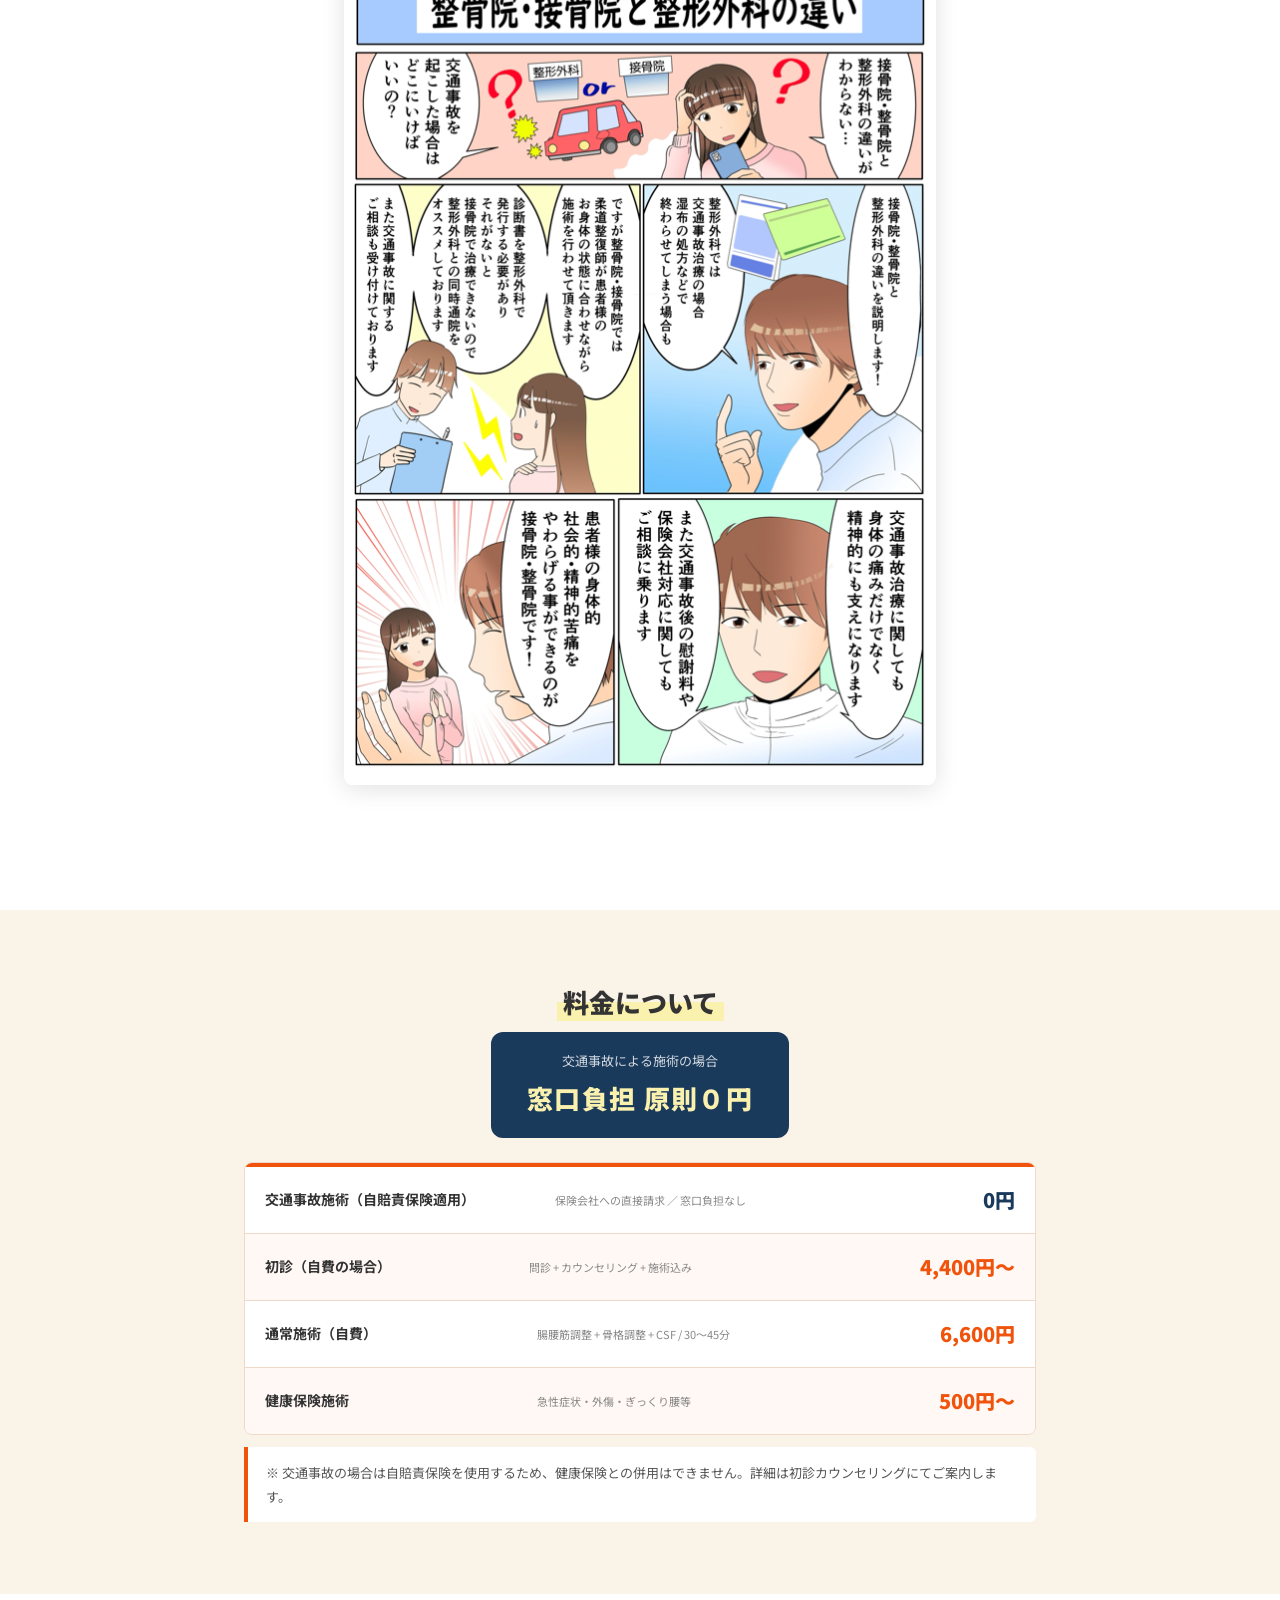
==== commit 0cc78ac3: "内外LP: 営業時間表記を確定版に更新（最終受付の区別を追加） - 「平日（水土は例外）」表記に統一 - 一般施術 最終受付18:30 / 交通事故施術 最終受付19:30（要予約）を明記 - 診療時" ====
--- a/index_v2.html
+++ b/index_v2.html
@@ -297,6 +297,7 @@
 .hours-grid .d{color:#fff;font-weight:700}
 .hours-grid .t{color:#bbb}
 .hours-grid .closed{color:#555}
+.hours-note{font-size:12px;color:#cdd;margin-top:13px;line-height:1.75}
 .a-line-btn{display:block;padding:12px;background:#06c755;color:#fff;text-align:center;border-radius:6px;font-weight:700;font-size:14px;margin-bottom:8px}
 .a-tel-btn{display:block;padding:12px;background:#f0540c;color:#fff;text-align:center;border-radius:6px;font-weight:700;font-size:14px}
 
@@ -428,7 +429,7 @@
     <div class="hd-contact">
       <div class="hd-tel-block">
         <div class="tel">072-737-6444</div>
-        <div class="hours">月火木金 8:30〜19:30 ／ 水土 〜13:00</div>
+        <div class="hours">平日 8:30〜19:30 ／ 水土 〜13:00</div>
       </div>
       <a href="https://lin.ee/XvH4JBN" target="_blank" rel="noopener" class="hd-btn-line">LINE予約</a>
       <a href="tel:0727376444" class="hd-btn-tel">☎ 電話</a>
@@ -497,7 +498,7 @@
 <div class="tel-cta">
   <p class="ttl">交通事故に遭われたら、まずご連絡ください ／ 当日予約も受付中</p>
   <a href="tel:0727376444" class="num">072-737-6444</a>
-  <p class="hours">受付時間：月火木金 8:30〜11:45・14:30〜19:30 ／ 水・土 8:30〜13:00 ／ 日・祝 休診</p>
+  <p class="hours">受付時間：平日 8:30〜11:45・14:30〜19:30（水・土は8:30〜13:00）／ 一般施術 最終受付18:30・交通事故施術 最終受付19:30（要予約）／ 日・祝 休診</p>
   <a href="https://lin.ee/XvH4JBN" target="_blank" rel="noopener" class="line-link">＼ LINEで24時間 無料相談・予約する</a>
 </div>
 
@@ -734,7 +735,7 @@
         <div class="icon-num">POINT 05</div>
         <h3><span class="yellow-line"><span class="f-color">夜19時半まで</span>受付！</span></h3>
         <div class="box-img" style="padding:0;overflow:hidden"><img src="point05.jpg" alt="内外整骨院 外観" style="width:100%;height:100%;object-fit:cover"></div>
-        <p class="box-text">事故後も仕事を続けている方でも安心。月・火・木・金は夜19時半まで受付しています（水・土は13時まで）。土曜も診療しているため、お仕事への影響を最小限に抑えながら通院できます。</p>
+        <p class="box-text">事故後も仕事を続けている方でも安心。交通事故施術は事前予約で夜19時半（最終受付19:30）まで受付しています。土曜も診療しているため、お仕事帰りでも通院しやすい環境です。</p>
       </div>
 
       <div class="box clearfix">
@@ -876,7 +877,7 @@
           <tr>
             <td class="comp-label"><span>受付時間</span></td>
             <td class="comp-byoin">昼間のみが多く<br>仕事を休む必要がある</td>
-            <td class="comp-naigai"><strong>月火木金 夜19時半まで・土曜も診療</strong><br>仕事を続けながら通院できます</td>
+            <td class="comp-naigai"><strong>交通事故施術 夜19時半まで（要予約）・土曜も診療</strong><br>仕事を続けながら通院できます</td>
           </tr>
         </tbody>
       </table>
@@ -981,11 +982,12 @@
           <span class="d">土</span><span class="t">8:30〜13:00</span>
           <span class="d">日・祝</span><span class="t closed">休診</span>
         </div>
+        <p class="hours-note">一般施術の最終受付 18:30 ／ <strong style="color:#ff8a3d">交通事故施術の最終受付 19:30</strong>（※要事前予約）</p>
       </div>
       <div class="access-col">
         <h3>ご予約・お問い合わせ</h3>
         <div class="access-tel">072-737-6444</div>
-        <div class="access-hours">受付 月火木金 8:30〜19:30 ／ 水土 8:30〜13:00</div>
+        <div class="access-hours">受付 平日 8:30〜19:30（水土 8:30〜13:00）</div>
         <a href="https://lin.ee/XvH4JBN" target="_blank" rel="noopener" class="a-line-btn">LINEで相談・予約（24時間）</a>
         <a href="tel:0727376444" class="a-tel-btn">☎ 電話で予約する</a>
       </div>
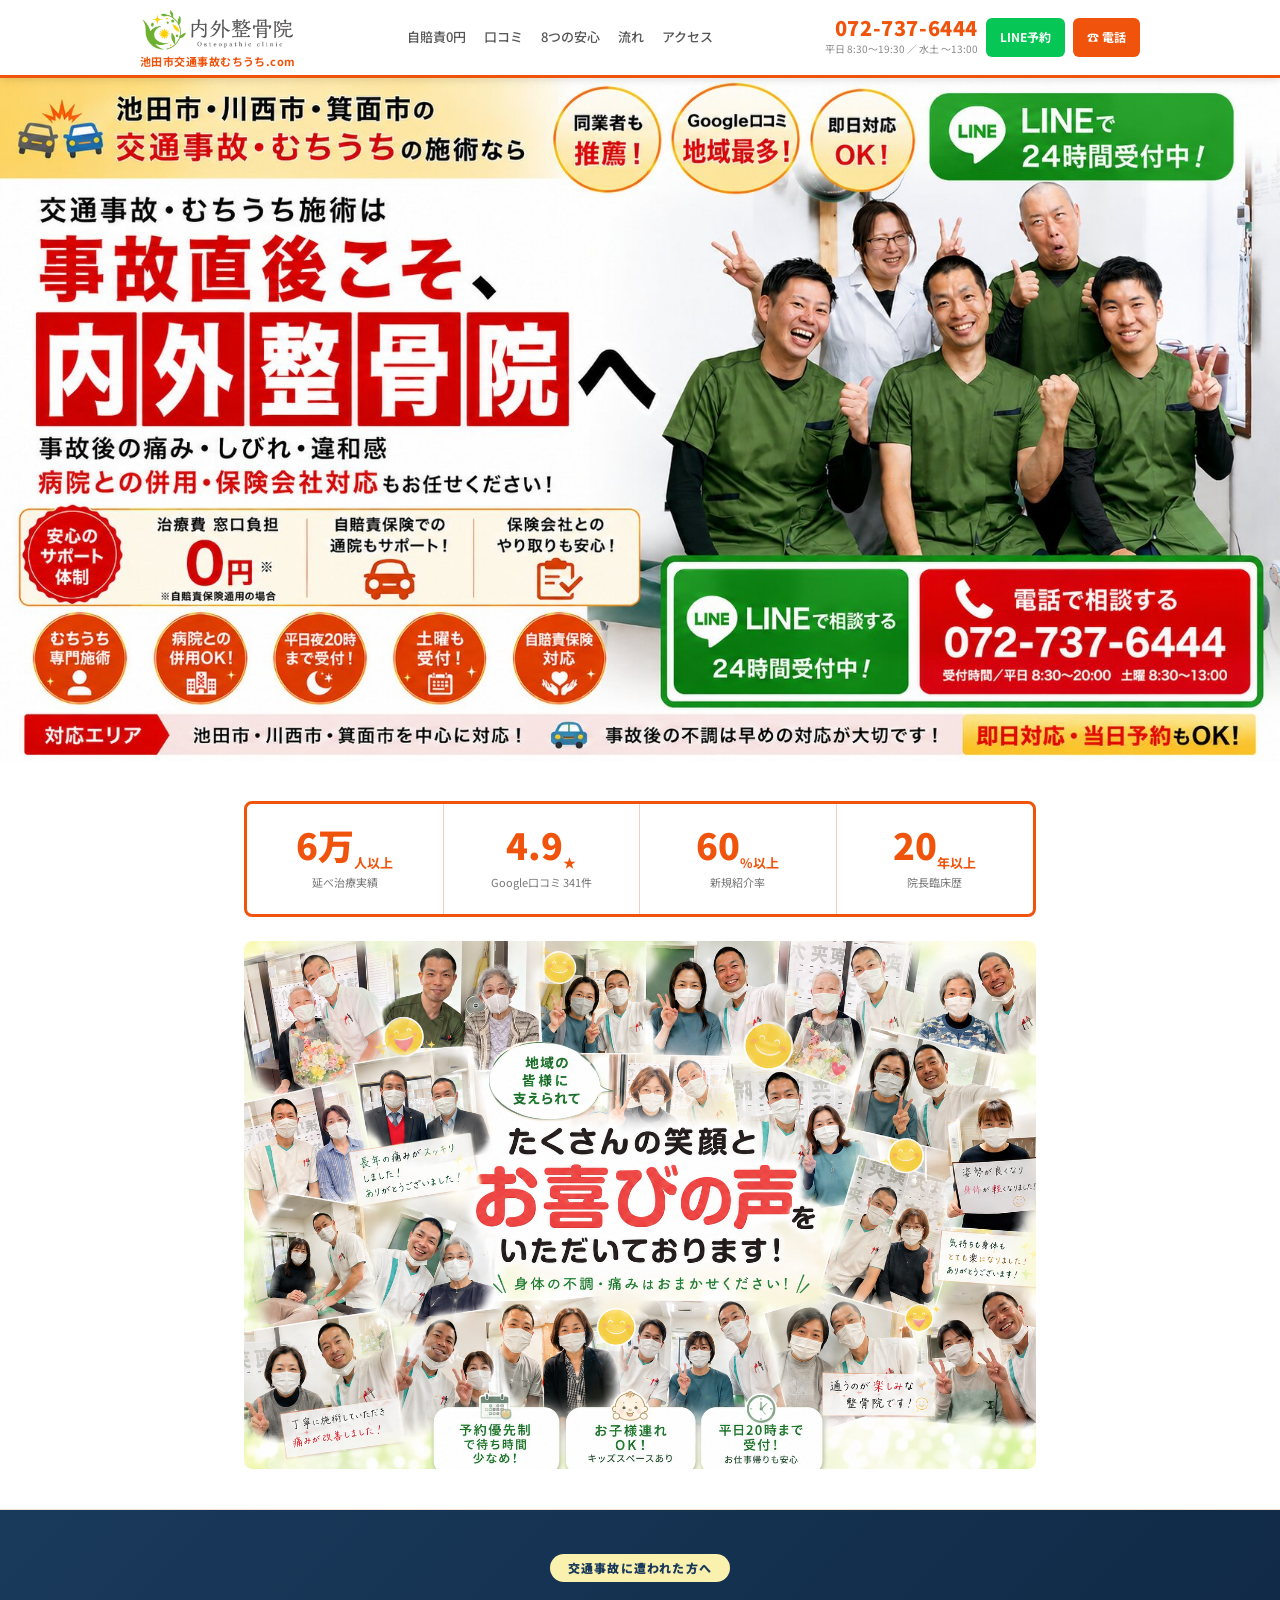
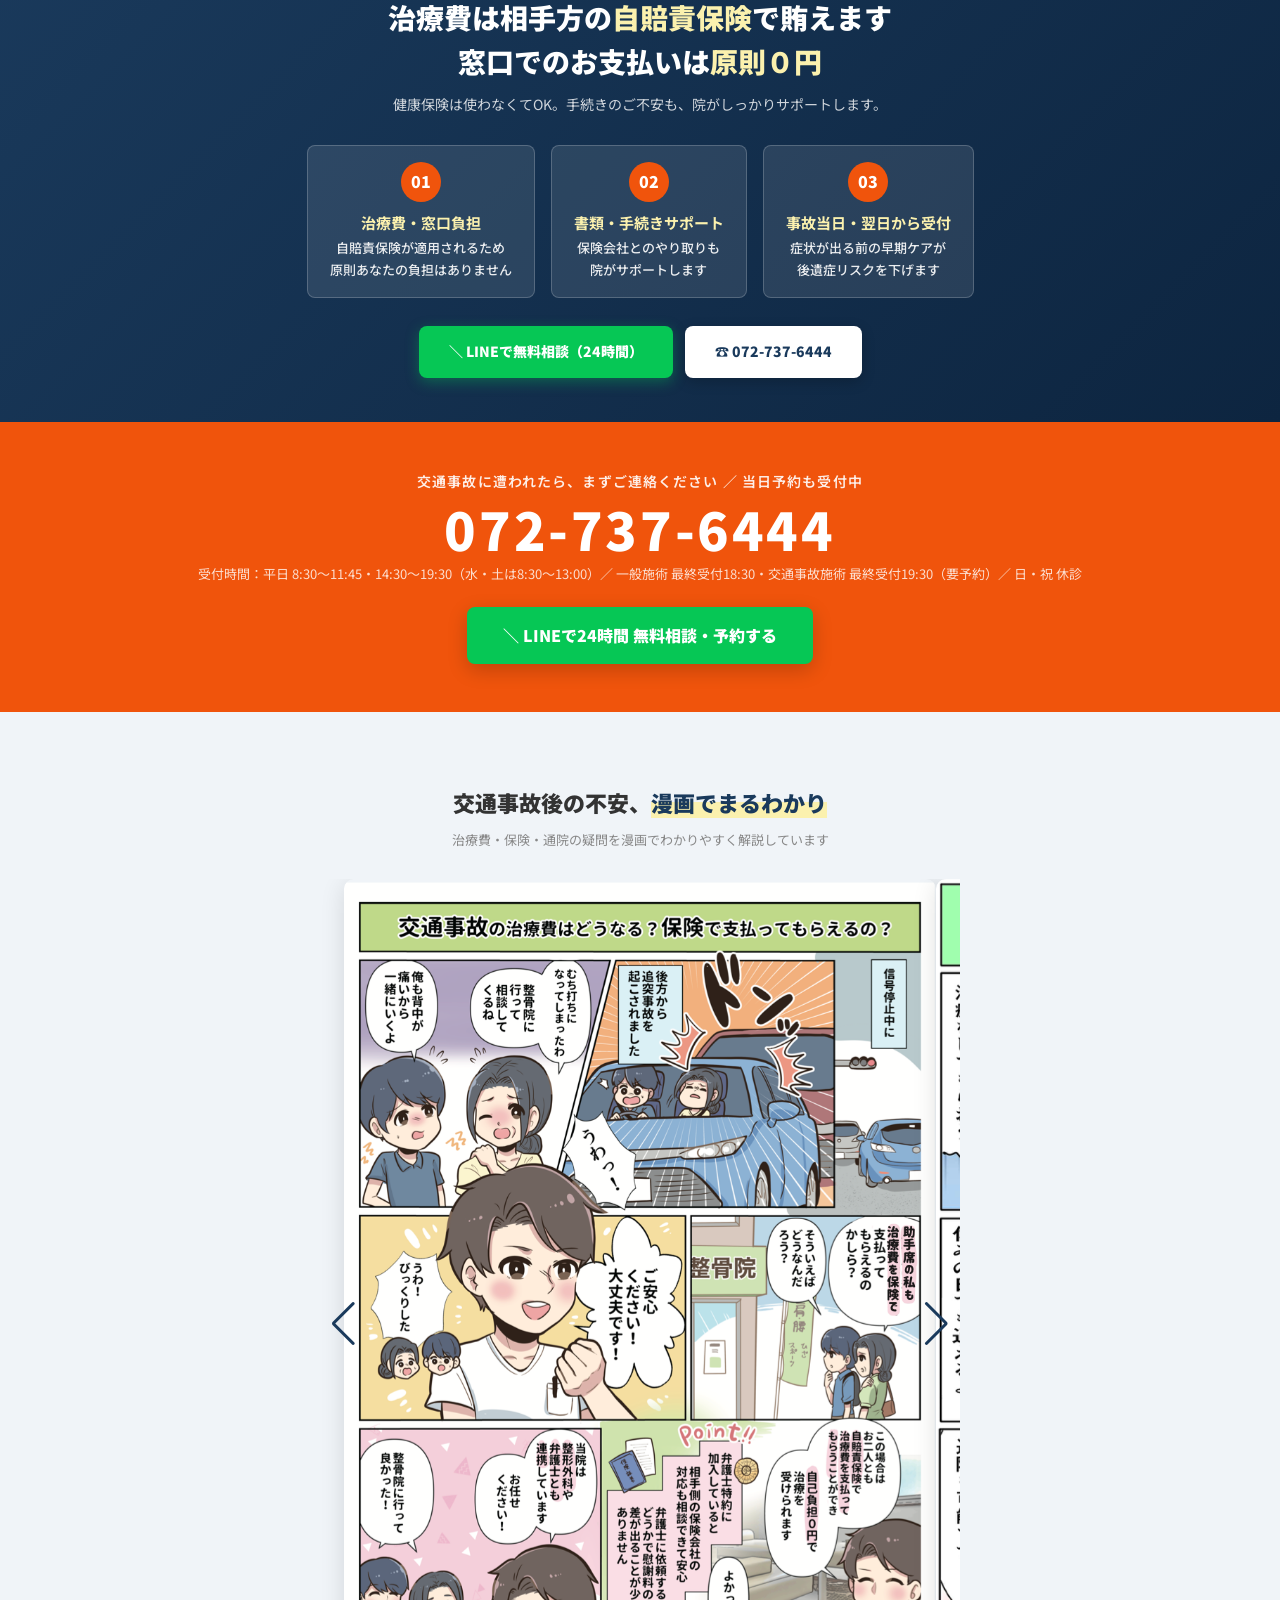
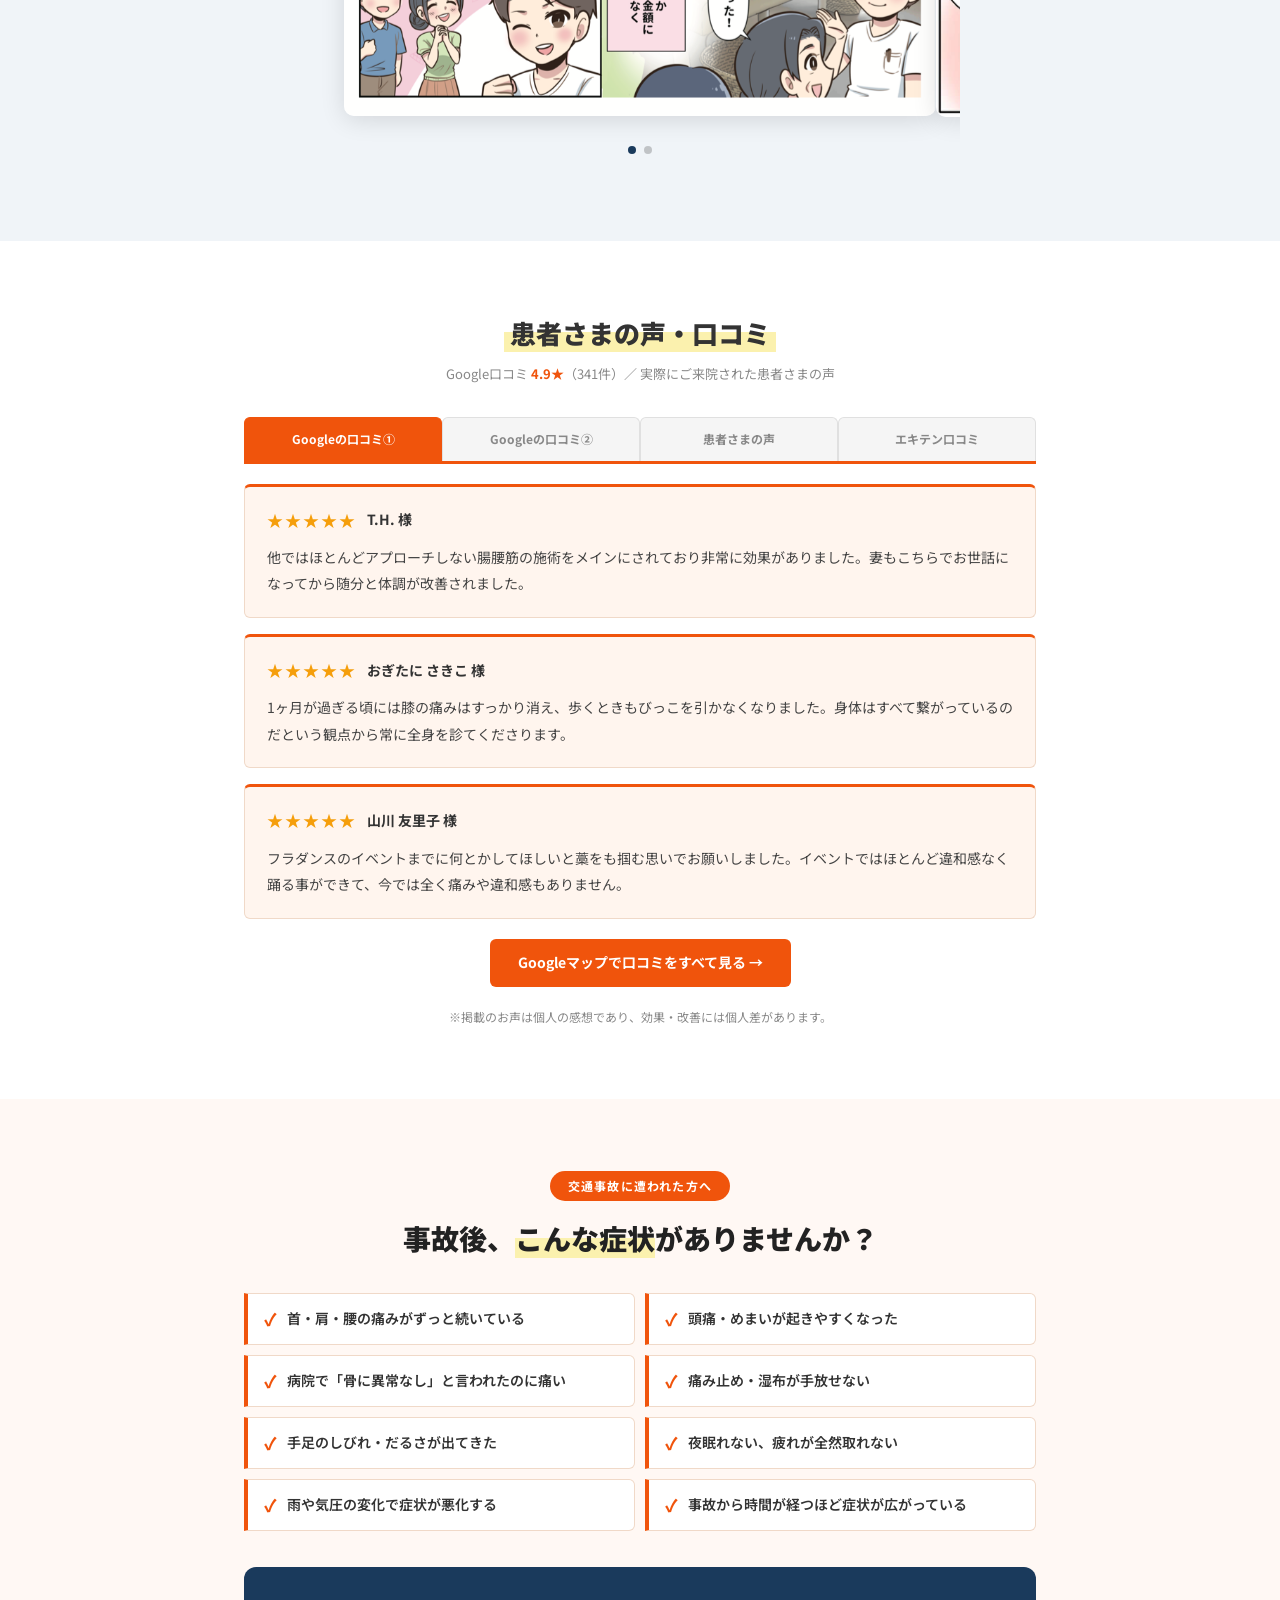
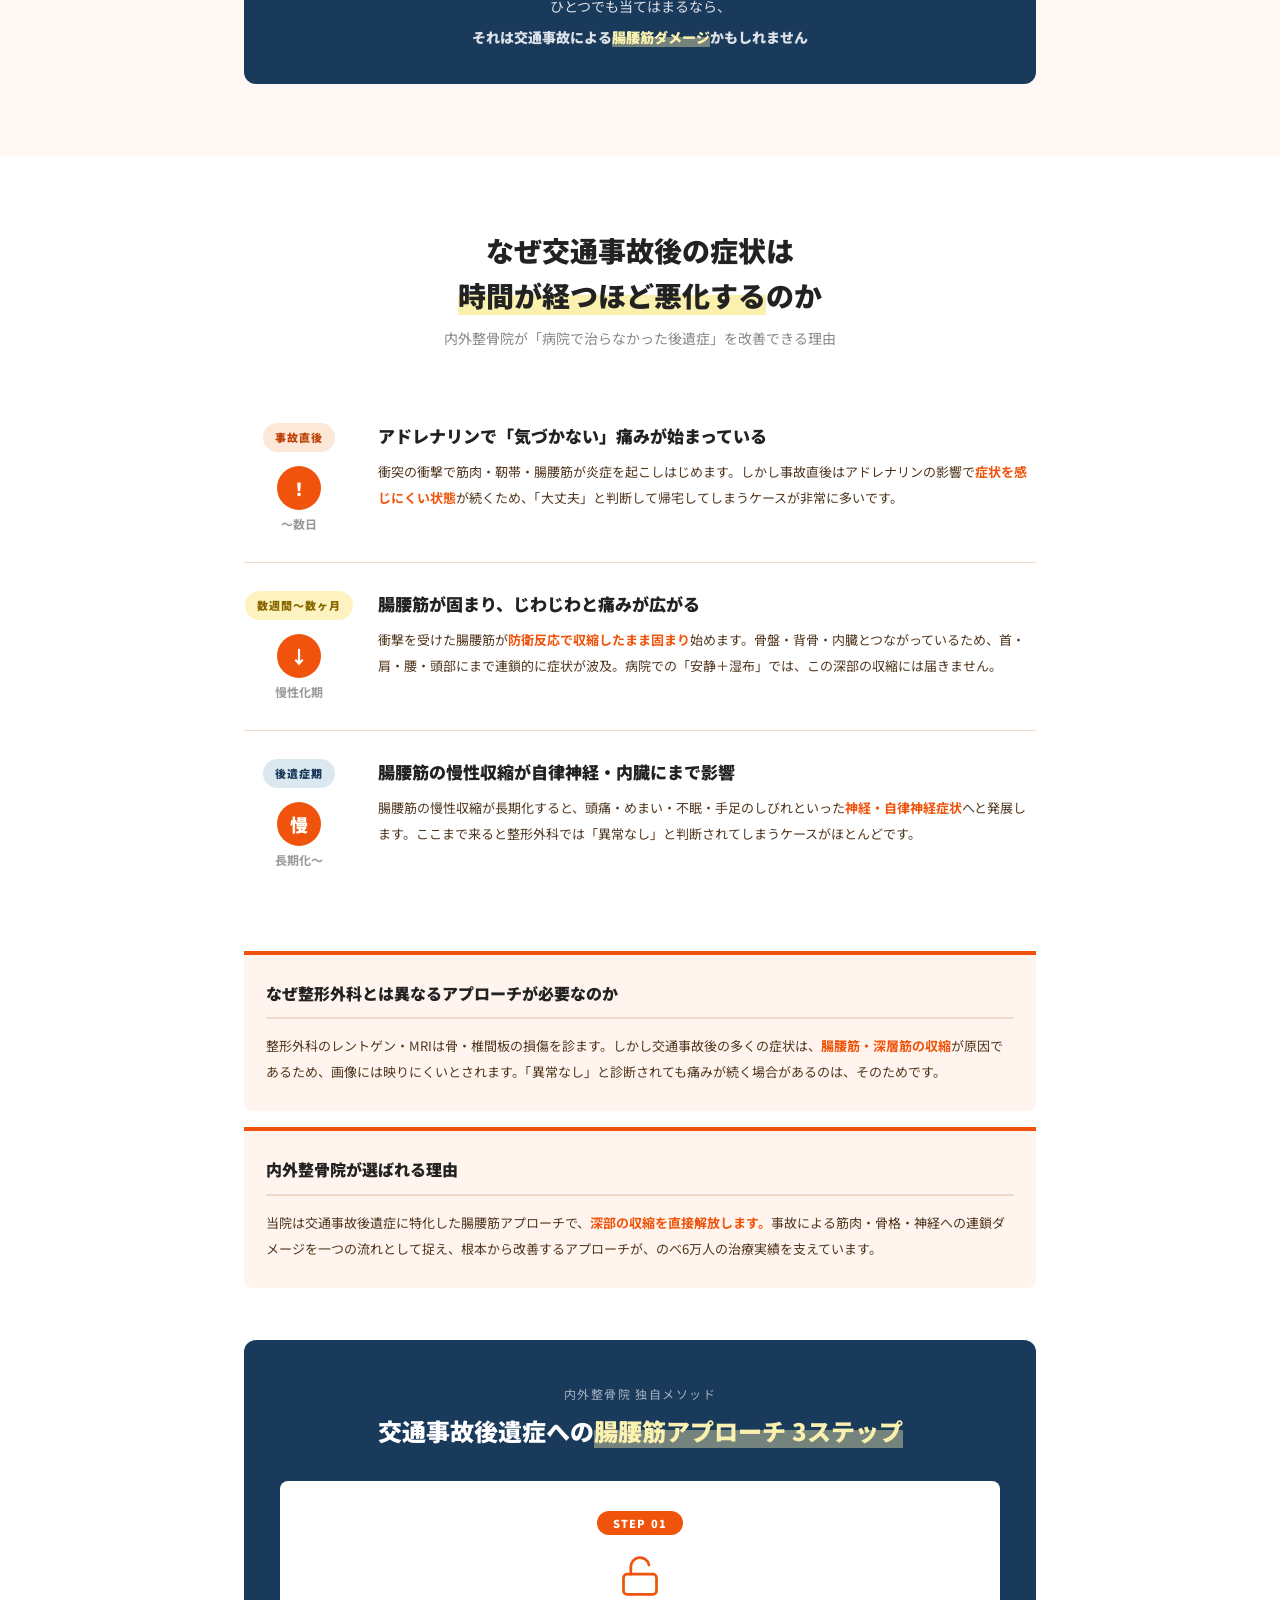
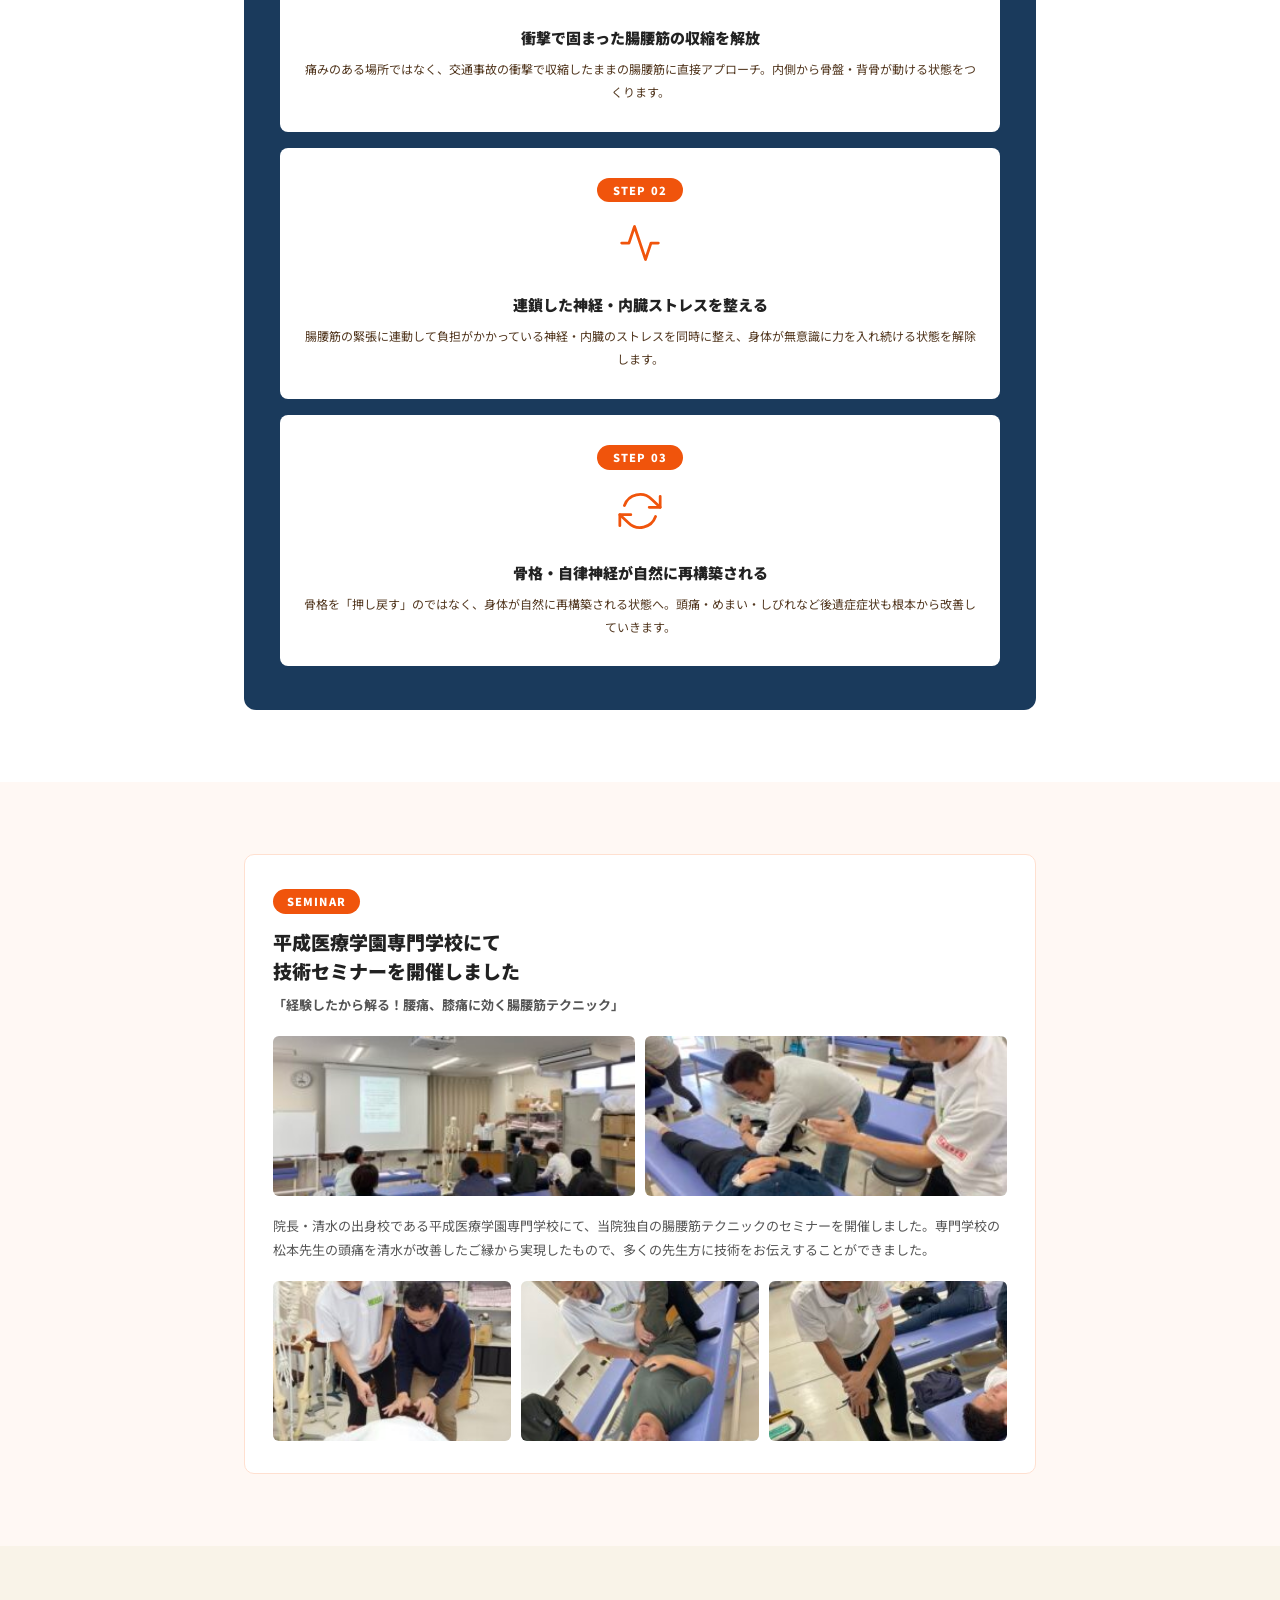
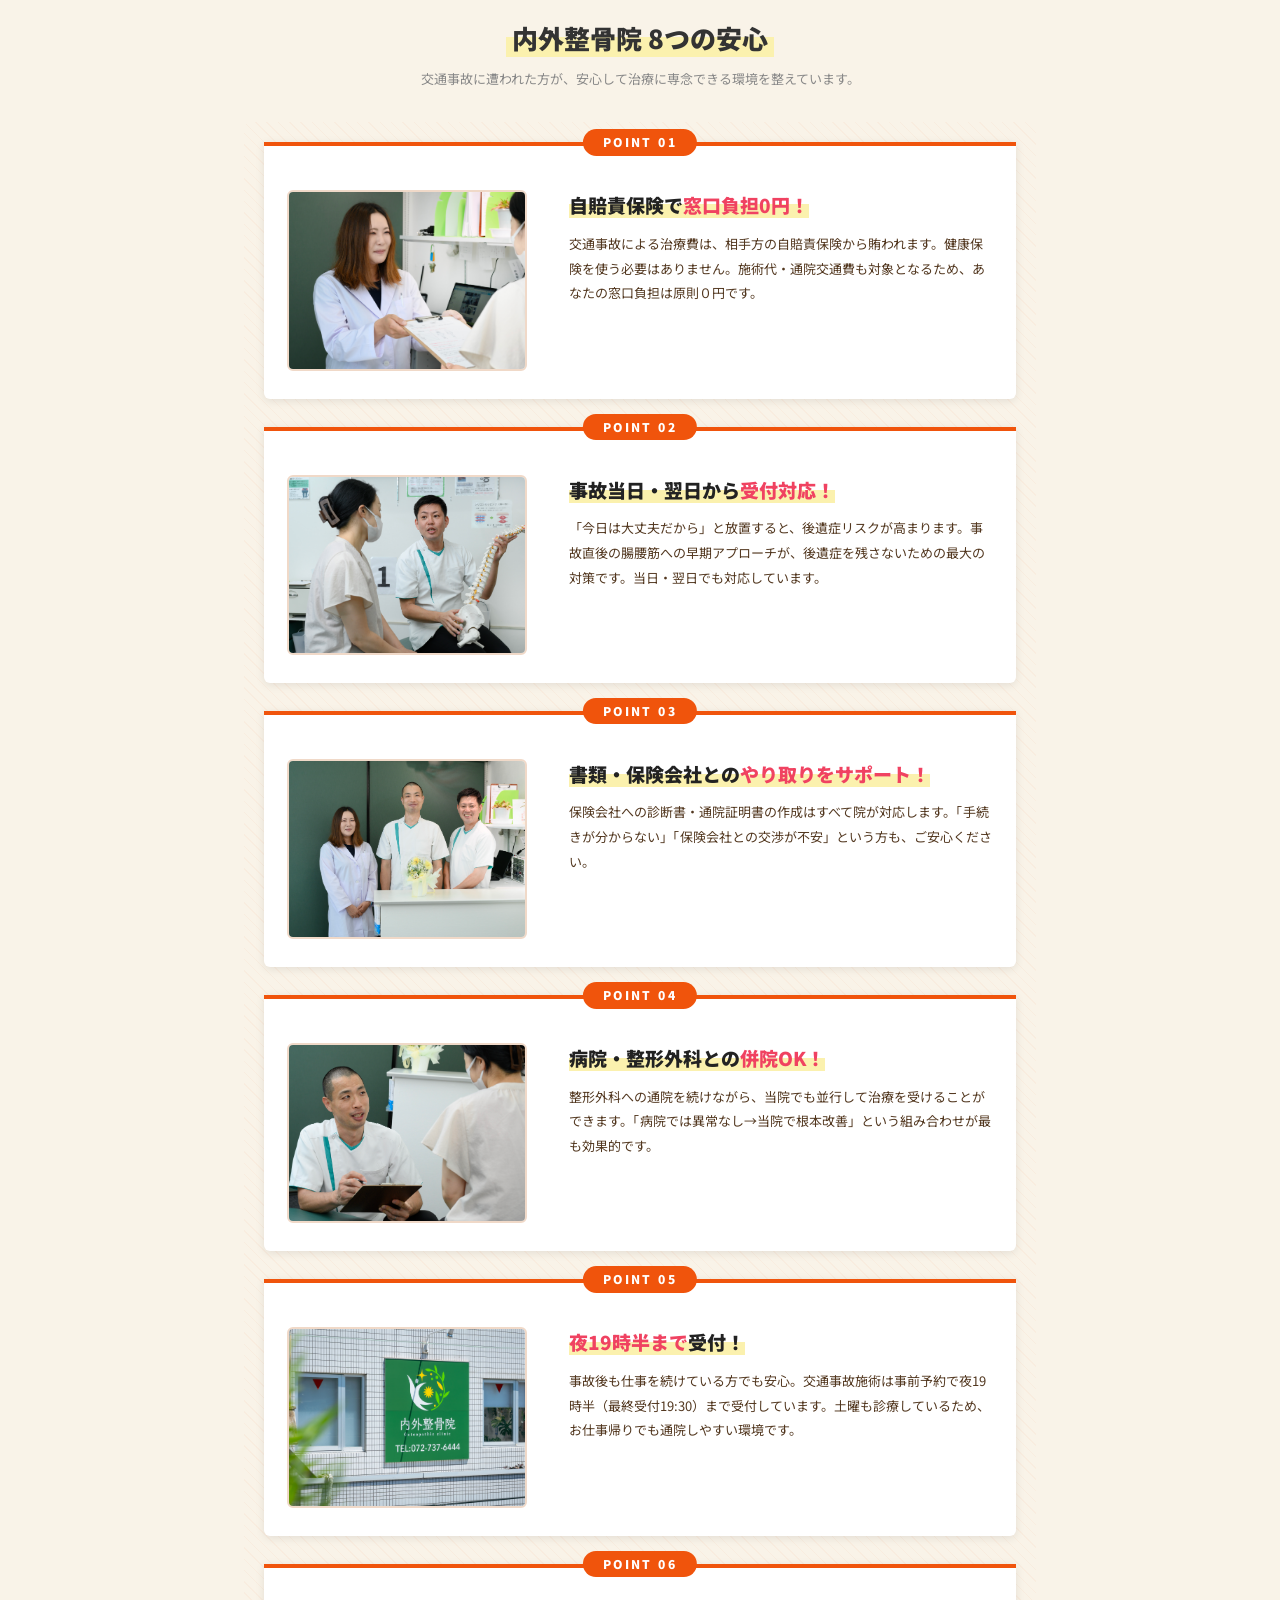
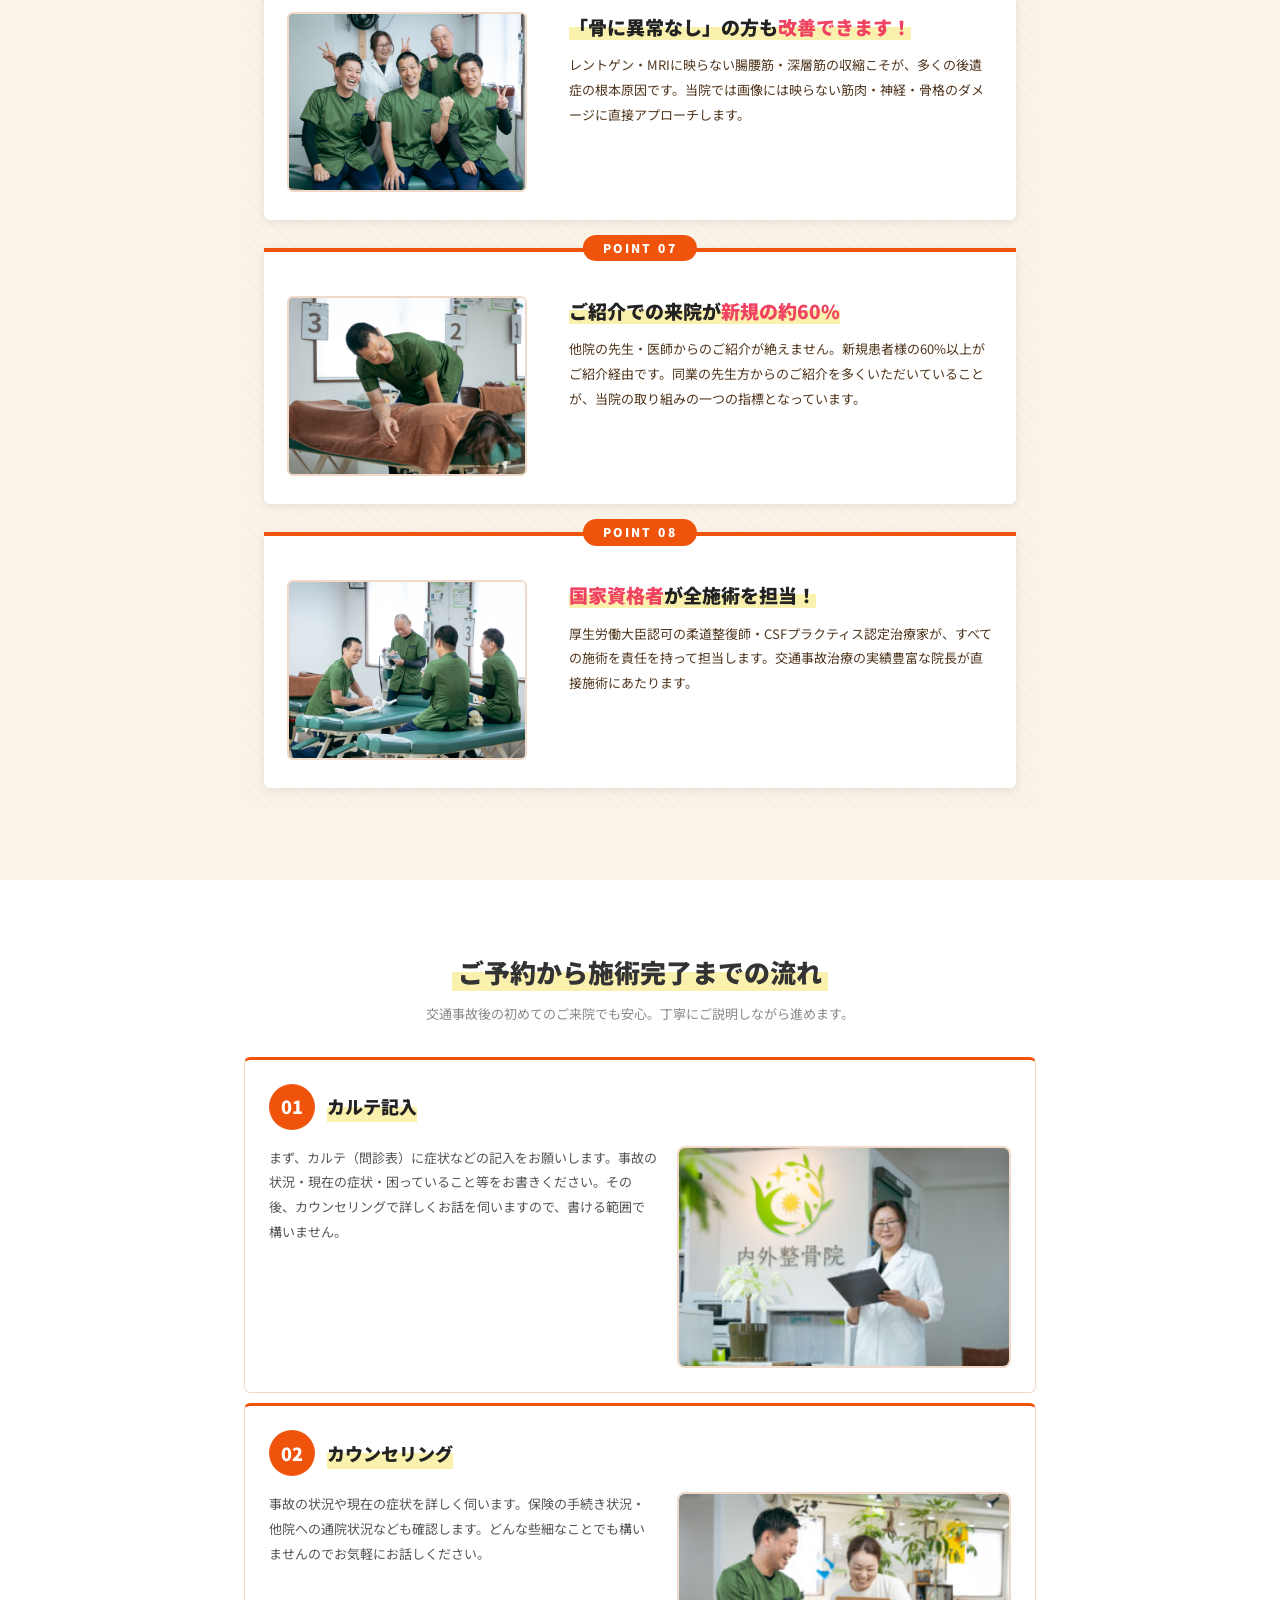
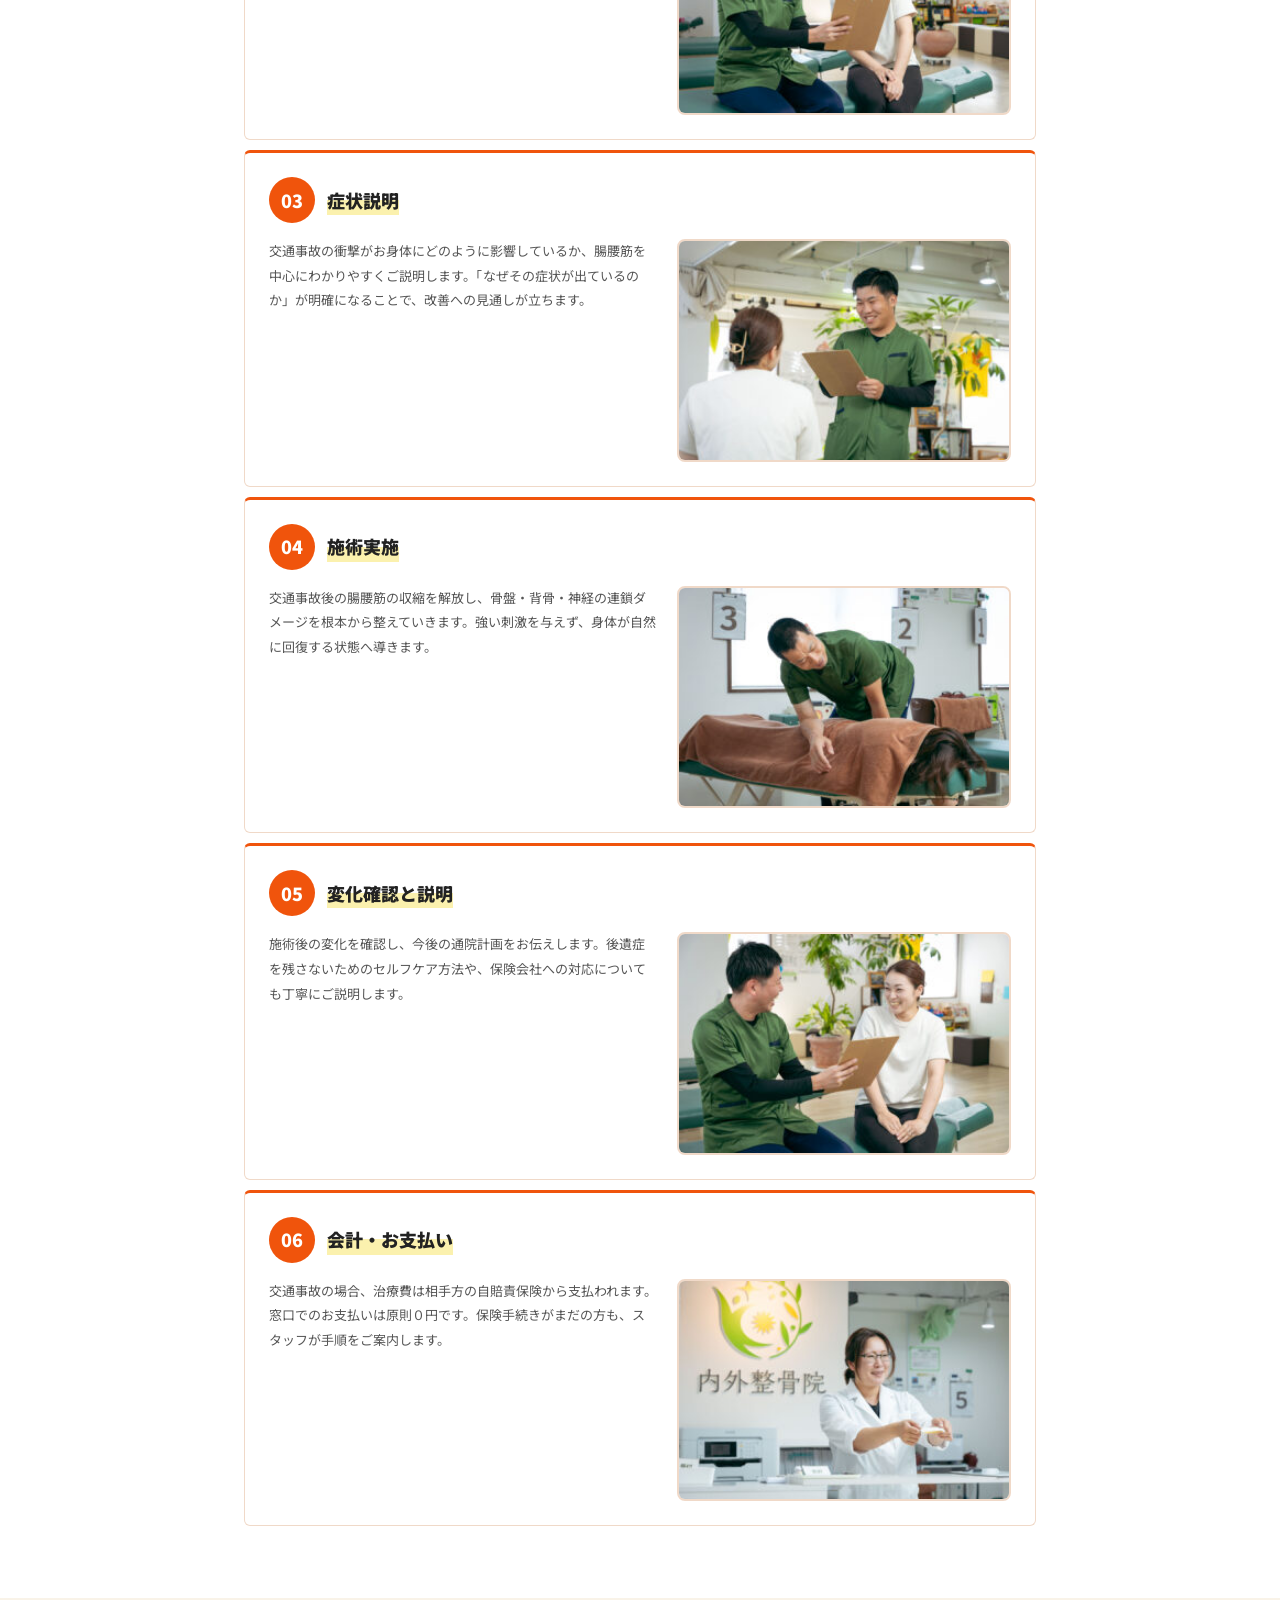
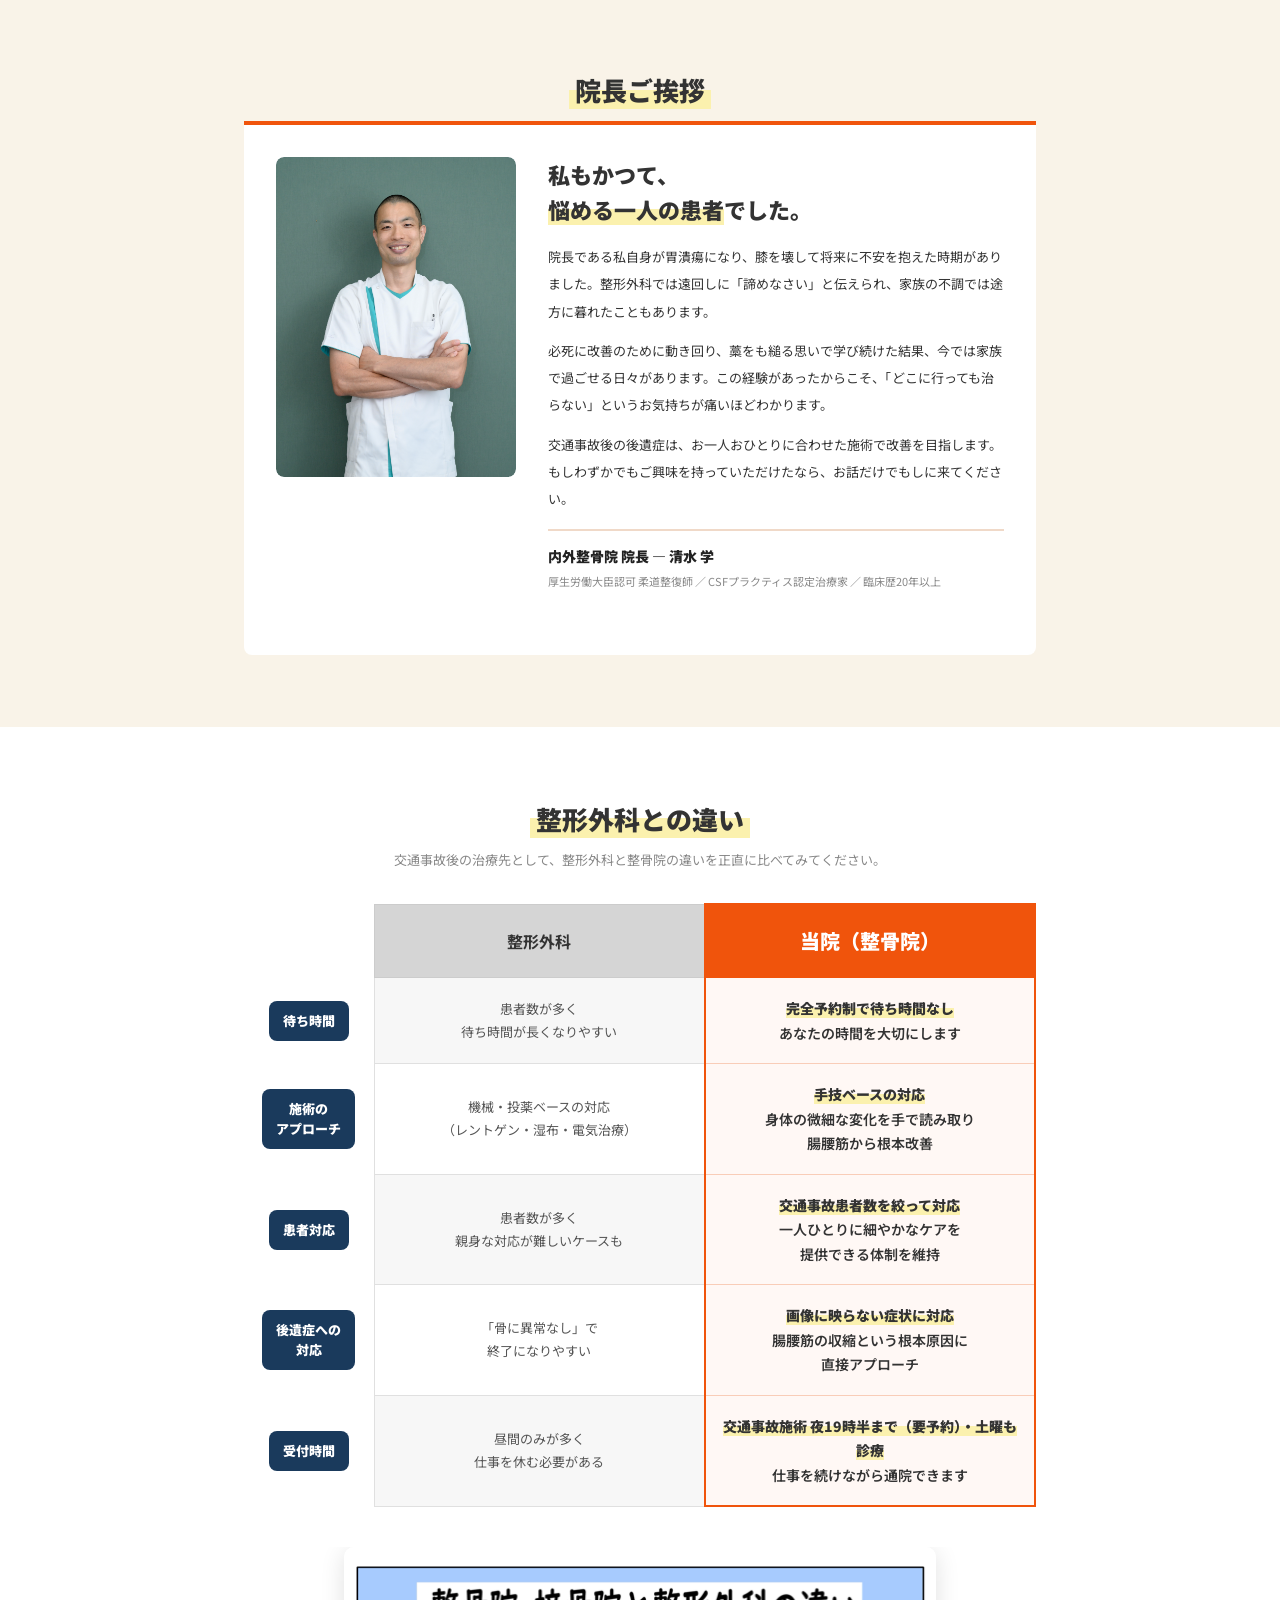
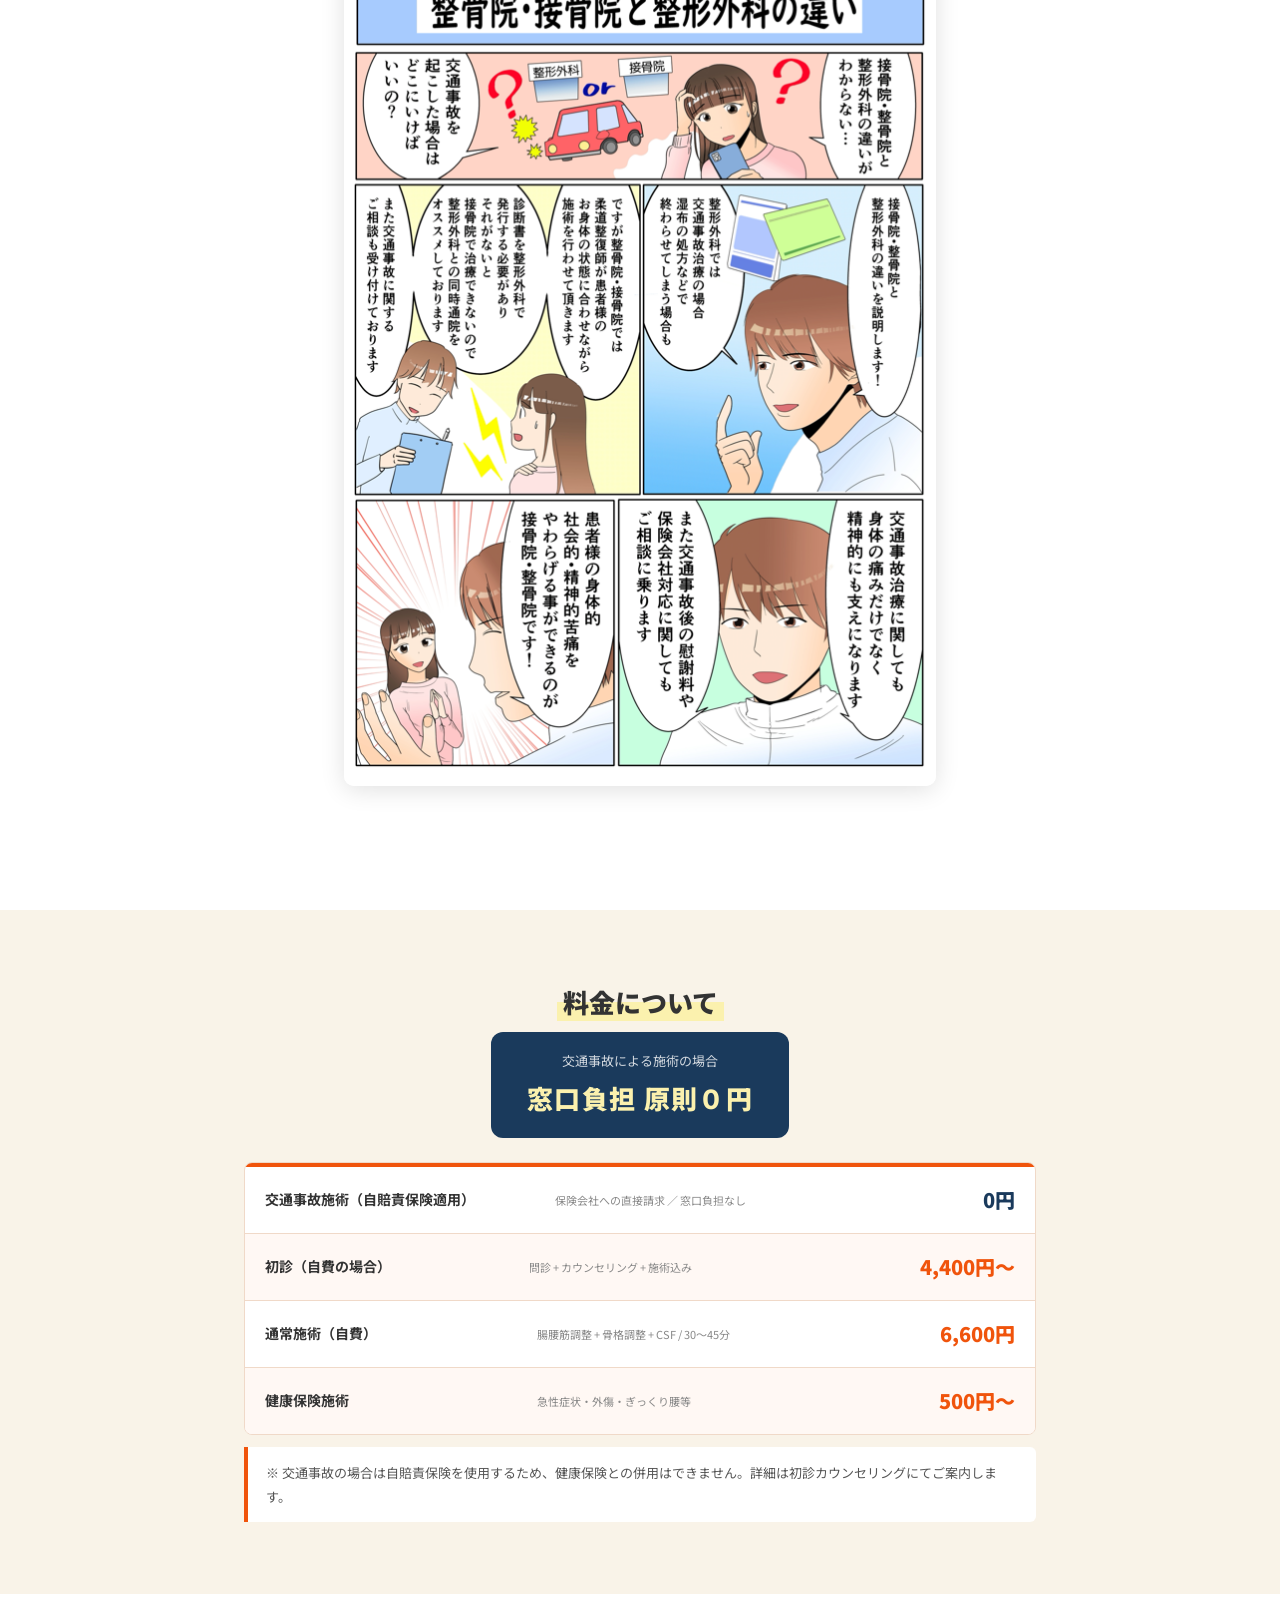
==== commit 5abc032d: "内外LP: 最終受付の注記を2行構成に整形（折り返し改善） Co-Authored-By: Claude Opus 4.8 (1M context) <noreply@anthropic.com>" ====
--- a/index_v2.html
+++ b/index_v2.html
@@ -982,7 +982,7 @@
           <span class="d">土</span><span class="t">8:30〜13:00</span>
           <span class="d">日・祝</span><span class="t closed">休診</span>
         </div>
-        <p class="hours-note">一般施術の最終受付 18:30 ／ <strong style="color:#ff8a3d">交通事故施術の最終受付 19:30</strong>（※要事前予約）</p>
+        <p class="hours-note">一般施術 最終受付 18:30<br><strong style="color:#ff8a3d">交通事故施術 最終受付 19:30</strong>（※要予約）</p>
       </div>
       <div class="access-col">
         <h3>ご予約・お問い合わせ</h3>
